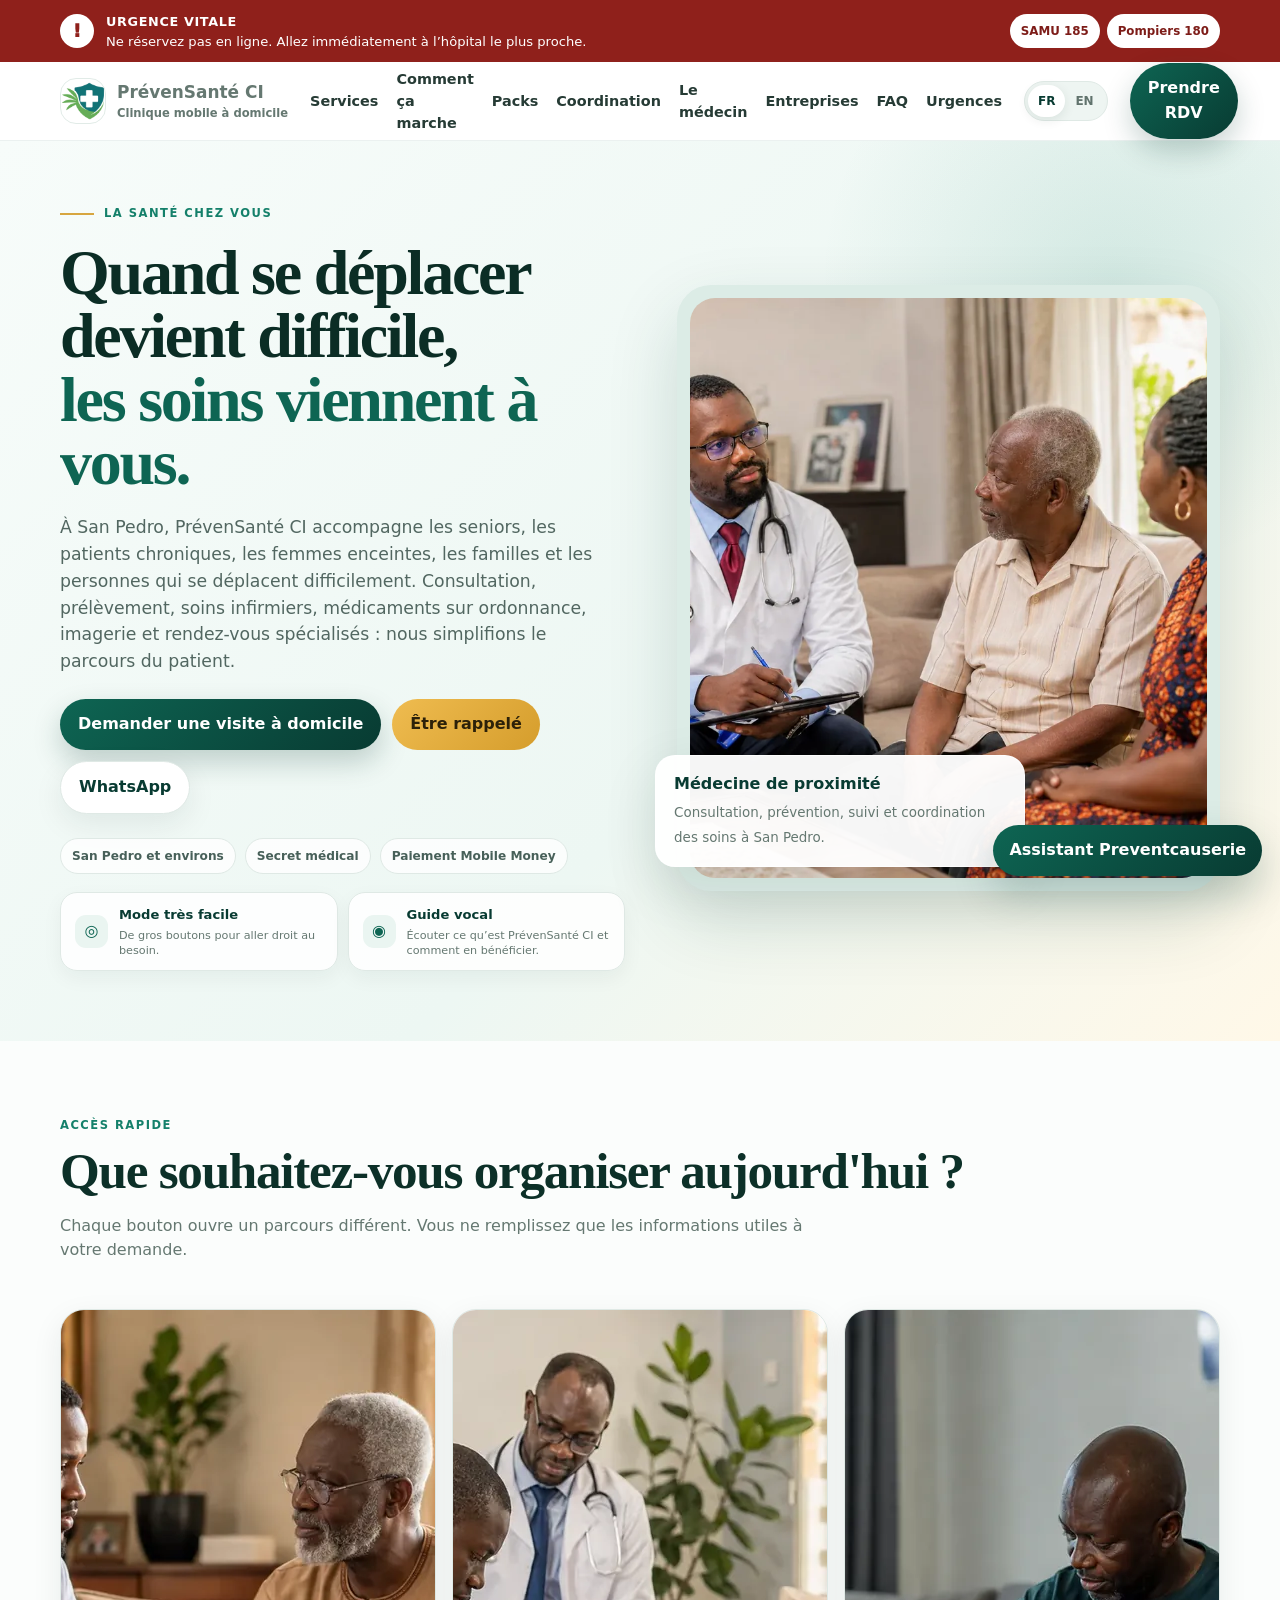
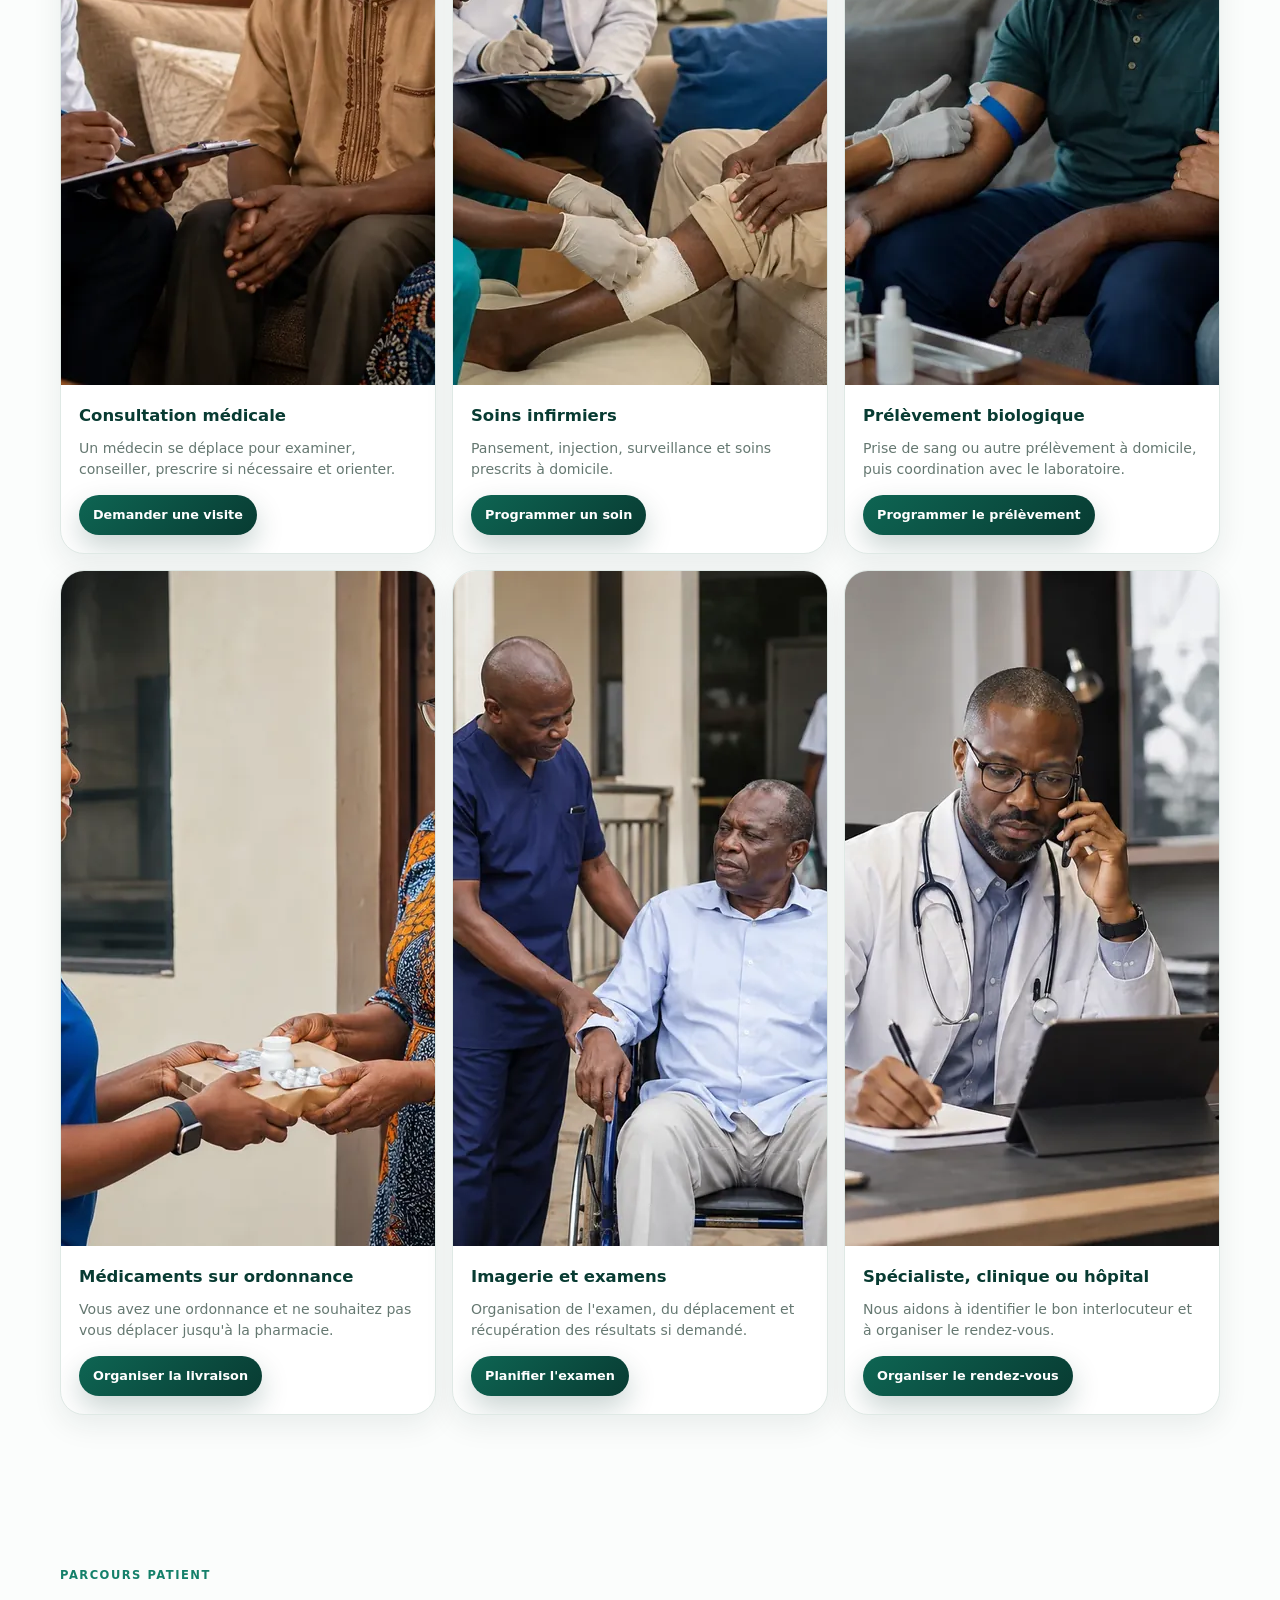
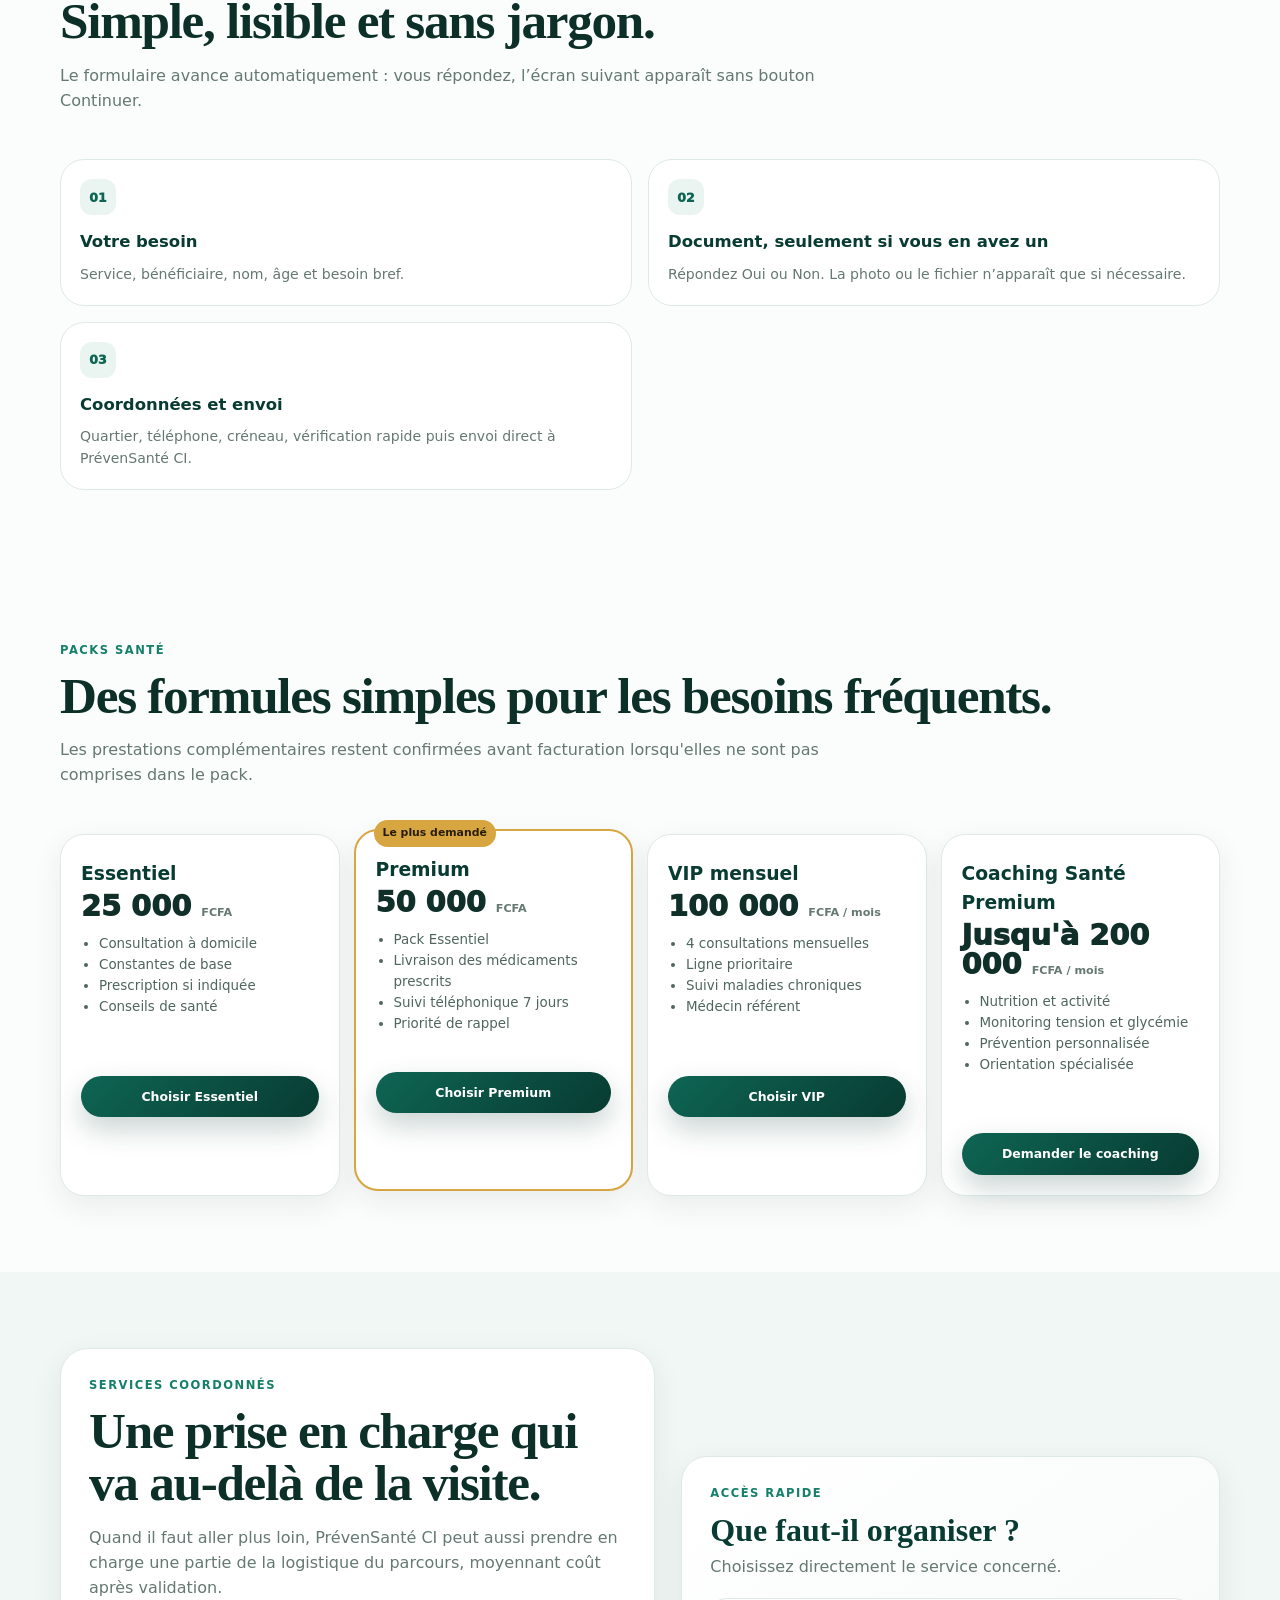
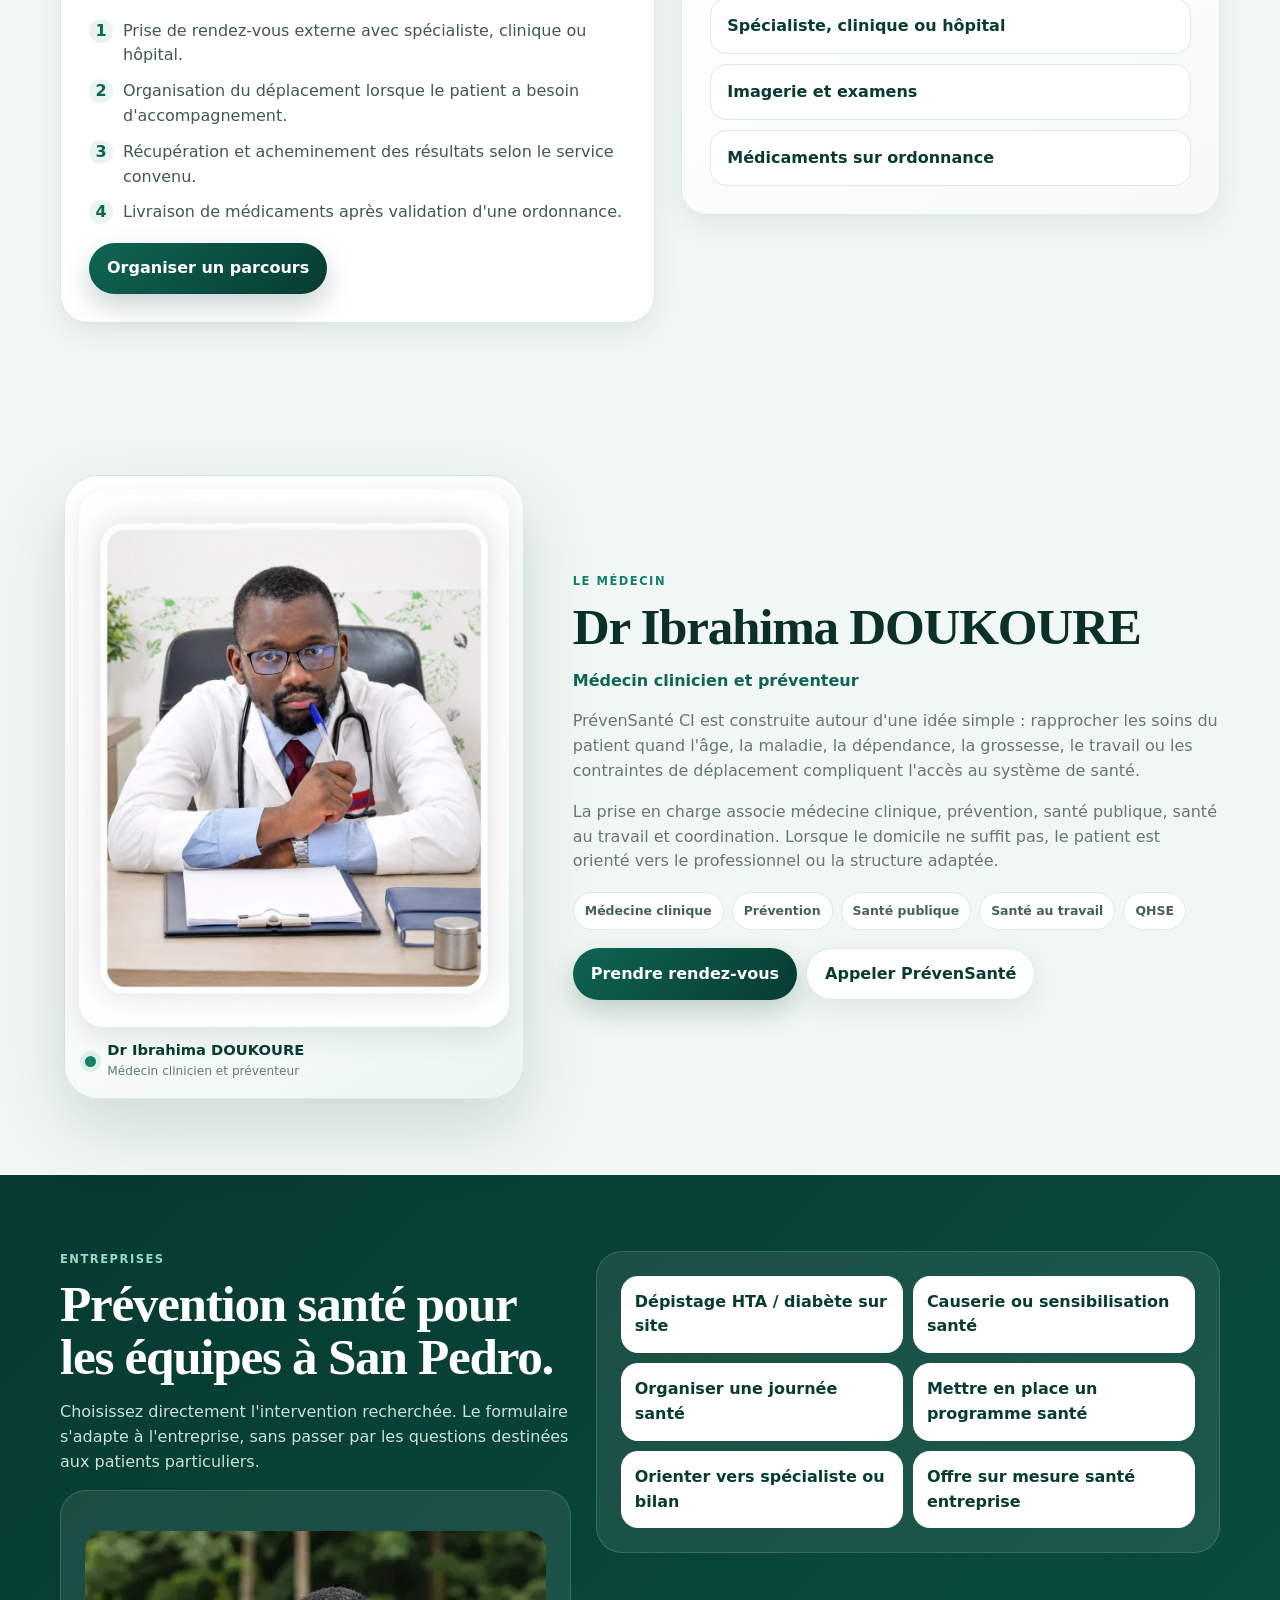
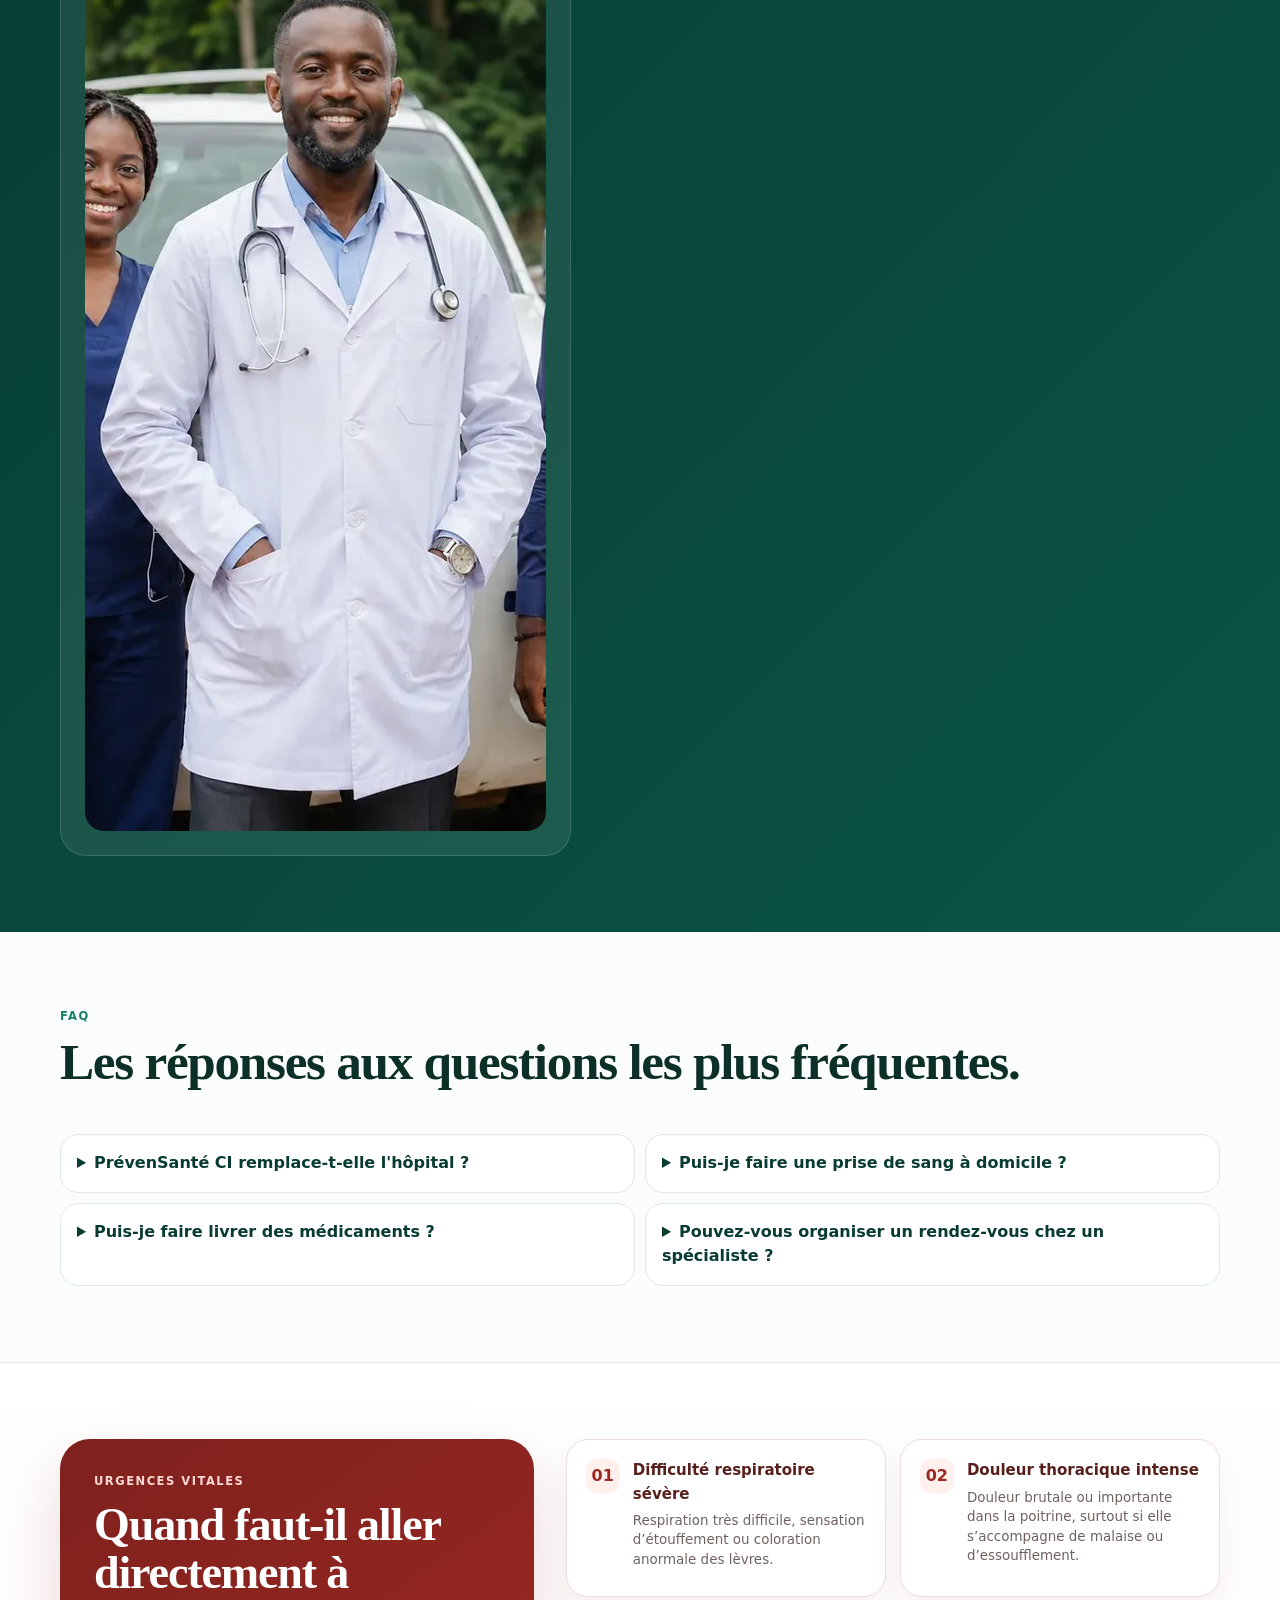
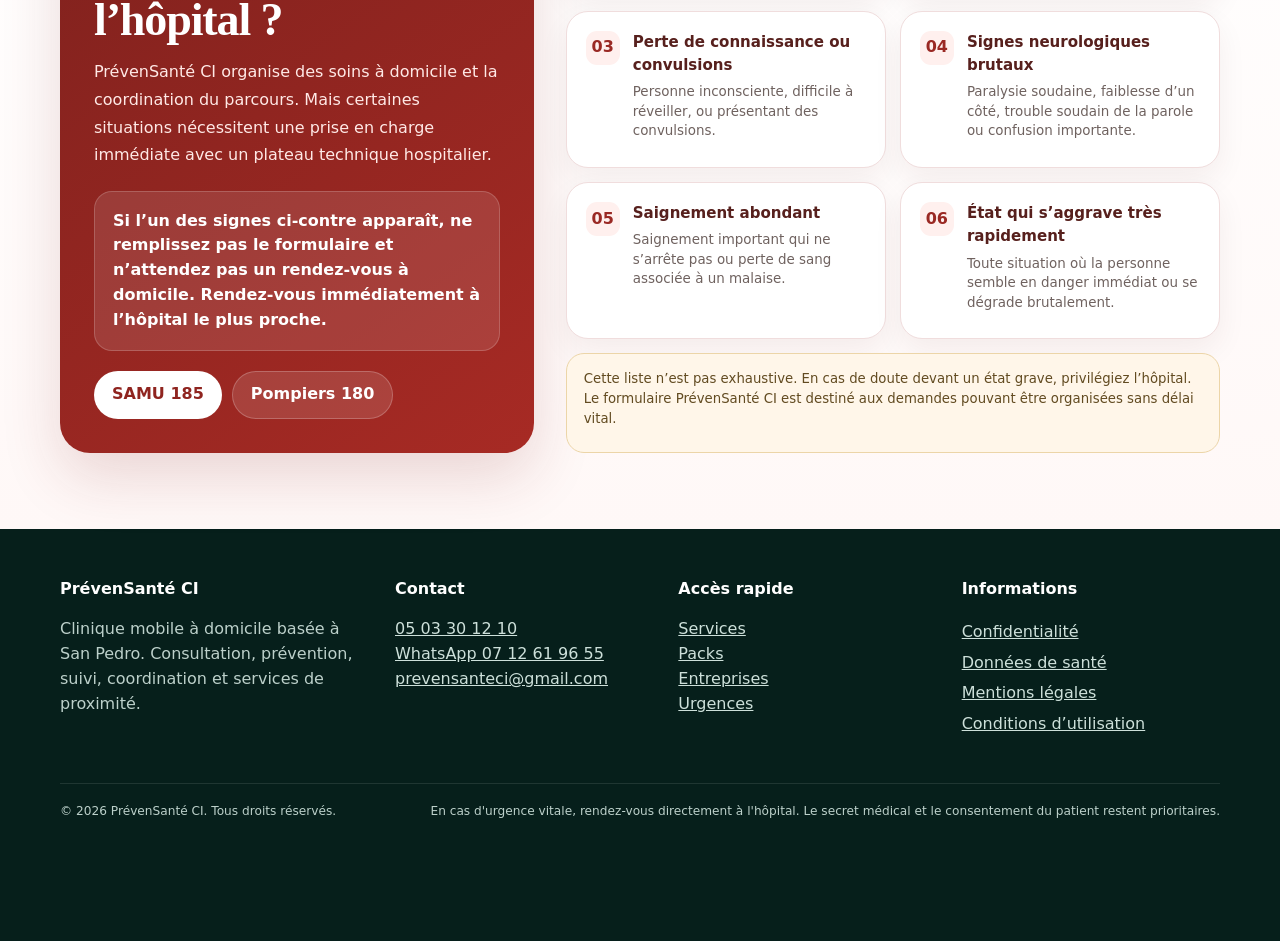
==== index.html @ 4bbae551 "Dernière mise à jour" ====
<!DOCTYPE html>

<!DOCTYPE html>

<html lang="fr">
<head>
<meta charset="utf-8"/>
<meta content="width=device-width,initial-scale=1,viewport-fit=cover" name="viewport"/>
<meta content="#083b32" name="theme-color"/>
<meta content="index,follow" name="robots"/>
<meta content="telephone=yes" name="format-detection"/>
<link href="https://prevensanteci.github.io/" rel="canonical"/>
<meta content="website" property="og:type"/>
<meta content="fr_CI" property="og:locale"/>
<meta content="PrévenSanté CI | Soins médicaux à domicile à San Pedro" property="og:title"/>
<meta content="Consultation à domicile, soins infirmiers, prélèvements, médicaments sur ordonnance, coordination d'examens et rendez-vous spécialisés à San Pedro." property="og:description"/>
<meta content="https://prevensanteci.github.io/" property="og:url"/>
<meta content="summary" name="twitter:card"/>
<meta content="PrévenSanté CI, clinique mobile à domicile à San Pedro : consultation, soins infirmiers, prélèvements, médicaments sur ordonnance, coordination d'examens et rendez-vous spécialisés." id="metaDescription" name="description"/>
<title id="pageTitle">PrévenSanté CI | Soins médicaux à domicile à San Pedro</title>
<script type="application/ld+json">{"@context":"https://schema.org","@type":"MedicalClinic","name":"PrévenSanté CI","url":"https://prevensanteci.github.io/","telephone":"+2250503301210","email":"prevensanteci@gmail.com","areaServed":"San Pedro, Côte d’Ivoire","description":"Clinique mobile à domicile à San Pedro : consultation médicale, soins infirmiers, prélèvements biologiques, coordination des soins et services de proximité."}</script>
<meta content="PrévenSanté CI" name="application-name"/>
<link as="image" fetchpriority="high" href="hero-consultation.webp" rel="preload" type="image/webp"/><link href="style.css" rel="stylesheet"/><link href="logo.webp" rel="icon" type="image/webp"/><link href="logo.webp" rel="apple-touch-icon"/><link href="manifest.webmanifest" rel="manifest"/><meta content="https://prevensanteci.github.io/og-prevensante.webp" property="og:image"/></head>
<body>
<div class="emergency emergency-critical"><div class="container emergency-inner"><span aria-hidden="true" class="emergency-symbol">!</span><div class="emergency-copy"><b data-i18n="emergencyTitle">URGENCE VITALE</b><span data-i18n="emergencyText">Ne réservez pas en ligne. Allez immédiatement à l’hôpital le plus proche.</span></div><div class="emergency-actions"><a href="tel:185">SAMU 185</a><a data-i18n="firefightersBtn" href="tel:180">Pompiers 180</a></div></div></div>
<header class="header"><div class="container nav">
<a class="brand" href="#home"><span aria-hidden="true" class="logo"><img alt="Logo PrévenSanté CI" class="brand-logo-img" decoding="async" height="256" loading="eager" src="logo.webp" width="256"/></span><span class="brand-copy"><strong>PrévenSanté CI</strong><span data-i18n="brandSub">Clinique mobile à domicile</span></span></a>
<nav class="desktop-nav"><a data-i18n="navServices" href="#services">Services</a><a data-i18n="navProcess" href="#process">Comment ça marche</a><a data-i18n="navPacks" href="#packs">Packs</a><a data-i18n="navCoordination" href="#coordination">Coordination</a><a data-i18n="navDoctor" href="#doctor">Médecin</a><a data-i18n="navBusiness" href="#business">Entreprises</a><a data-i18n="navFaq" href="#faq">FAQ</a><a data-i18n="navEmergency" href="#vital-emergencies">Urgences</a></nav>
<div class="lang"><button class="active" data-lang="fr">FR</button><button data-lang="en">EN</button></div>
<button class="btn btn-primary" data-i18n="book" data-open="consultation">Prendre RDV</button>
<button aria-controls="drawer" aria-expanded="false" aria-label="Ouvrir le menu" class="menu-btn" id="menuBtn"><span></span><span></span><span></span></button>
</div></header>
<main>
<section class="hero" id="home"><div class="container hero-grid"><div class="hero-copy"><div class="eyebrow" data-i18n="heroEyebrow">La santé chez vous</div><h1><span data-i18n="heroTitle1">Quand se déplacer devient difficile,</span><br/><span data-i18n="heroTitle2" style="color:var(--g700)">les soins viennent à vous.</span></h1><p data-i18n="heroText">À San Pedro, PrévenSanté CI organise les soins autour de vous : consultation médicale, soins infirmiers, prélèvements, médicaments sur ordonnance, imagerie et rendez-vous spécialisés, sans déplacements inutiles.</p><div class="hero-actions"><button class="btn btn-primary" data-i18n="bookVisit" data-open="consultation">Demander une visite à domicile</button><button class="btn btn-gold" data-callback="" data-i18n="callback">Être rappelé</button><a class="btn btn-soft" href="https://wa.me/2250712619655" rel="noopener noreferrer" target="_blank">WhatsApp</a></div><div class="trust-row"><span class="trust" data-i18n="trust1">San Pedro et environs</span><span class="trust" data-i18n="trust2">Secret médical</span><span class="trust" data-i18n="trust3">Paiement Mobile Money</span></div><div aria-label="Aides d’accessibilité" class="assist-strip">
<button class="assist-link" id="heroEasy" type="button"><span aria-hidden="true" class="assist-icon">◎</span><span><b data-i18n="easyTitle">Mode très facile</b><small data-i18n="easyTextShort">De gros boutons pour aller droit au besoin.</small></span></button>
<button class="assist-link" id="heroVoice" type="button"><span aria-hidden="true" class="assist-icon">◉</span><span><b data-i18n="voiceBtn">Guide vocal</b><small data-i18n="voiceTextShort">Écouter ce qu’est PrévenSanté CI et comment en bénéficier.</small></span></button>
</div></div><div class="hero-media"><div class="hero-frame"><img alt="Consultation médicale à domicile" decoding="async" fetchpriority="high" height="900" loading="eager" src="hero-consultation.webp" width="1200"/></div><div class="hero-card"><b data-i18n="heroCardTitle">Médecine de proximité</b><span data-i18n="heroCardText">Consultation, prévention, suivi et coordination des soins à San Pedro.</span></div></div></div></section><section class="section" id="services"><div class="container"><div class="section-head"><div><div class="kicker" data-i18n="servicesKicker">Accès rapide</div><h2 data-i18n="servicesTitle">Que souhaitez-vous organiser aujourd'hui ?</h2><p class="lead" data-i18n="servicesLead">Chaque bouton ouvre un parcours différent. Vous ne remplissez que les informations utiles à votre demande.</p></div></div><div class="services">
<article class="service"><img alt="Consultation à domicile" decoding="async" fetchpriority="low" height="675" loading="lazy" src="consultation-domicile.webp" width="900"/><div class="service-body"><h3 data-i18n="sConsultTitle">Consultation médicale</h3><p data-i18n="sConsultText">Un médecin se déplace pour examiner, conseiller, prescrire si nécessaire et orienter.</p><button class="btn btn-primary" data-i18n="sConsultBtn" data-open="consultation">Demander une visite</button></div></article>
<article class="service"><img alt="Soins infirmiers" decoding="async" fetchpriority="low" height="675" loading="lazy" src="soins-infirmiers.webp" width="900"/><div class="service-body"><h3 data-i18n="sNursingTitle">Soins infirmiers</h3><p data-i18n="sNursingText">Pansement, injection, surveillance et soins prescrits à domicile.</p><button class="btn btn-primary" data-i18n="sNursingBtn" data-open="nursing">Programmer un soin</button></div></article>
<article class="service"><img alt="Prélèvement biologique à domicile" decoding="async" fetchpriority="low" height="675" loading="lazy" src="prelevement-biologique.webp" width="900"/><div class="service-body"><h3 data-i18n="sLabTitle">Prélèvement biologique</h3><p data-i18n="sLabText">Prise de sang ou autre prélèvement à domicile, puis coordination avec le laboratoire.</p><button class="btn btn-primary" data-i18n="sLabBtn" data-open="lab">Programmer le prélèvement</button></div></article>
<article class="service"><img alt="Livraison de médicaments" decoding="async" fetchpriority="low" height="675" loading="lazy" src="medicaments-ordonnance.webp" width="900"/><div class="service-body"><h3 data-i18n="sMedsTitle">Médicaments sur ordonnance</h3><p data-i18n="sMedsText">Vous avez une ordonnance et ne souhaitez pas vous déplacer jusqu'à la pharmacie.</p><button class="btn btn-primary" data-i18n="sMedsBtn" data-open="meds">Transmettre l'ordonnance</button></div></article>
<article class="service"><img alt="Accompagnement vers une clinique" decoding="async" fetchpriority="low" height="675" loading="lazy" src="imagerie-examens.webp" width="900"/><div class="service-body"><h3 data-i18n="sImagingTitle">Imagerie et examens</h3><p data-i18n="sImagingText">Organisation de l'examen, du déplacement et récupération des résultats si demandé.</p><button class="btn btn-primary" data-i18n="sImagingBtn" data-open="imaging">Planifier l'examen</button></div></article>
<article class="service"><img alt="Coordination médicale" decoding="async" fetchpriority="low" height="675" loading="lazy" src="specialiste-coordination.webp" width="900"/><div class="service-body"><h3 data-i18n="sSpecialistTitle">Spécialiste, clinique ou hôpital</h3><p data-i18n="sSpecialistText">Nous aidons à identifier le bon interlocuteur et à organiser le rendez-vous.</p><button class="btn btn-primary" data-i18n="sSpecialistBtn" data-open="specialist">Organiser le rendez-vous</button></div></article>
</div></div></section><section class="section" id="process"><div class="container"><div class="section-head"><div><div class="kicker" data-i18n="processKicker">Parcours patient</div><h2 data-i18n="processTitle">Simple, lisible et sans jargon.</h2><p class="lead" data-i18n="processLead">Le formulaire avance automatiquement : vous répondez, l’écran suivant apparaît sans bouton Continuer.</p></div></div><div class="services"><article class="service process-card"><div class="service-body"><span class="process-no">01</span><h3 data-i18n="p1Title">Votre besoin</h3><p data-i18n="p1Text">Service, bénéficiaire, nom, âge et besoin bref.</p></div></article><article class="service process-card"><div class="service-body"><span class="process-no">02</span><h3 data-i18n="p2Title">Document, seulement si vous en avez un</h3><p data-i18n="p2Text">Répondez Oui ou Non. La photo ou le fichier n’apparaît que si nécessaire.</p></div></article><article class="service process-card"><div class="service-body"><span class="process-no">03</span><h3 data-i18n="p3Title">Coordonnées et envoi</h3><p data-i18n="p3Text">Quartier, téléphone, créneau, vérification rapide puis envoi direct à PrévenSanté CI.</p></div></article></div></div></section><section class="section" id="packs"><div class="container"><div class="section-head"><div><div class="kicker" data-i18n="packsKicker">Packs santé</div><h2 data-i18n="packsTitle">Des formules simples pour les besoins fréquents.</h2><p class="lead" data-i18n="packsLead">Les prestations complémentaires restent confirmées avant facturation lorsqu'elles ne sont pas comprises dans le pack.</p></div></div><div class="packs">
<div class="pack"><h3 data-i18n="packEssential">Essentiel</h3><div class="price">25 000 <small>FCFA</small></div><ul><li data-i18n="e1">Consultation à domicile</li><li data-i18n="e2">Constantes de base</li><li data-i18n="e3">Prescription si indiquée</li><li data-i18n="e4">Conseils de santé</li></ul><button class="btn btn-primary" data-i18n="chooseEssential" data-pack="essential">Choisir Essentiel</button></div>
<div class="pack featured"><span class="badge" data-i18n="popular">Le plus demandé</span><h3>Premium</h3><div class="price">50 000 <small>FCFA</small></div><ul><li data-i18n="pr1">Pack Essentiel</li><li data-i18n="pr2">Livraison des médicaments prescrits</li><li data-i18n="pr3">Suivi téléphonique 7 jours</li><li data-i18n="pr4">Priorité de rappel</li></ul><button class="btn btn-primary" data-i18n="choosePremium" data-pack="premium">Choisir Premium</button></div>
<div class="pack"><h3 data-i18n="packVip">VIP mensuel</h3><div class="price">100 000 <small data-i18n="perMonth">FCFA / mois</small></div><ul><li data-i18n="vipFeature1">4 consultations mensuelles</li><li data-i18n="vipFeature2">Ligne prioritaire</li><li data-i18n="vipFeature3">Suivi maladies chroniques</li><li data-i18n="vipFeature4">Médecin référent</li></ul><button class="btn btn-primary" data-i18n="chooseVip" data-pack="vip">Choisir VIP</button></div>
<div class="pack"><h3 data-i18n="packCoaching">Coaching Santé Premium</h3><div class="price"><span data-i18n="upTo">Jusqu'à</span> 200 000 <small data-i18n="perMonth">FCFA / mois</small></div><ul><li data-i18n="c1">Nutrition et activité</li><li data-i18n="c2">Monitoring tension et glycémie</li><li data-i18n="c3">Prévention personnalisée</li><li data-i18n="c4">Orientation spécialisée</li></ul><button class="btn btn-primary" data-i18n="chooseCoaching" data-pack="coaching">Demander le coaching</button></div>
</div></div></section><section class="section alt" id="coordination"><div class="container coord-grid"><div class="coord-copy"><div class="kicker" data-i18n="coordKicker">Services coordonnés</div><h2 data-i18n="coordTitle">Une prise en charge qui va au-delà de la visite.</h2><p class="lead" data-i18n="coordLead">Quand il faut aller plus loin, PrévenSanté CI peut aussi prendre en charge une partie de la logistique du parcours, moyennant coût après validation.</p><ul><li><span class="dot">1</span><span data-i18n="coord1">Prise de rendez-vous externe avec spécialiste, clinique ou hôpital.</span></li><li><span class="dot">2</span><span data-i18n="coord2">Organisation du déplacement lorsque le patient a besoin d'accompagnement.</span></li><li><span class="dot">3</span><span data-i18n="coord3">Récupération et acheminement des résultats selon le service convenu.</span></li><li><span class="dot">4</span><span data-i18n="coord4">Livraison de médicaments après validation d'une ordonnance.</span></li></ul><div style="margin-top:18px"><button class="btn btn-primary" data-i18n="coordBtn" data-open="specialist">Organiser un parcours</button></div></div><div class="coord-actions-card"><div class="kicker" data-i18n="coordQuickKicker">Accès rapide</div><h3 data-i18n="coordQuickTitle">Que faut-il organiser ?</h3><p class="coord-quick-text" data-i18n="coordQuickText">Choisissez directement le service concerné.</p><div class="coord-quick-actions"><button class="coord-quick-btn" data-i18n="sSpecialistTitle" data-open="specialist">Spécialiste, clinique ou hôpital</button><button class="coord-quick-btn" data-i18n="sImagingTitle" data-open="imaging">Imagerie et examens</button><button class="coord-quick-btn" data-i18n="sMedsTitle" data-open="meds">Médicaments sur ordonnance</button></div></div></div></section><section class="section alt" id="doctor"><div class="container doctor-grid"><div class="doctor-photo"><img alt="Dr Ibrahima DOUKOURE" decoding="async" fetchpriority="low" height="1250" loading="lazy" src="dr-doukoure.webp" width="1000"/><div class="doctor-photo-meta"><span aria-hidden="true" class="dot"></span><div><strong>Dr Ibrahima DOUKOURE</strong><small data-i18n="doctorRole">Médecin clinicien et préventeur</small></div></div></div><div class="doctor-copy"><div class="kicker" data-i18n="doctorKicker">Le médecin</div><h2>Dr Ibrahima DOUKOURE</h2><div class="role" data-i18n="doctorRole">Médecin clinicien et préventeur</div><p class="lead" data-i18n="doctorText1">PrévenSanté CI est construite autour d'une idée simple : rapprocher les soins du patient quand l'âge, la maladie, la dépendance, la grossesse, le travail ou les contraintes de déplacement compliquent l'accès au système de santé.</p><p class="lead" data-i18n="doctorText2">La prise en charge associe médecine clinique, prévention, santé publique, santé au travail et coordination. Lorsque le domicile ne suffit pas, le patient est orienté vers le professionnel ou la structure adaptée.</p><div class="credential-row"><span class="credential" data-i18n="cred1">Médecine clinique</span><span class="credential" data-i18n="cred2">Prévention</span><span class="credential" data-i18n="cred3">Santé publique</span><span class="credential" data-i18n="cred4">Santé au travail</span><span class="credential" data-i18n="cred5">QHSE</span></div><div style="display:flex;gap:9px;flex-wrap:wrap"><button class="btn btn-primary" data-i18n="doctorBtn" data-open="consultation">Prendre rendez-vous</button><a class="btn btn-soft" data-i18n="callDoctor" href="tel:+2250503301210">Appeler PrévenSanté</a></div></div></div></section><section class="section dark" id="business"><div class="container enterprise"><div><div class="kicker" data-i18n="businessKicker">Entreprises</div><h2 data-i18n="businessTitle">Prévention santé pour les équipes à San Pedro.</h2><p class="lead" data-i18n="businessLead">Choisissez directement l'intervention recherchée. Le formulaire s'adapte à l'entreprise, sans passer par les questions destinées aux patients particuliers.</p><div class="enterprise-card"><img alt="Équipe médicale mobile" decoding="async" fetchpriority="low" height="900" loading="lazy" src="entreprise-sante.webp" width="1200"/></div></div><div class="enterprise-card"><div class="enterprise-actions"><button data-i18n="biz1" data-open="biz_screen">Dépistage HTA / diabète sur site</button><button data-i18n="biz2" data-open="biz_awareness">Causerie ou sensibilisation santé</button><button data-i18n="biz3" data-open="biz_day">Organiser une journée santé</button><button data-i18n="biz4" data-open="biz_program">Mettre en place un programme santé</button><button data-i18n="biz5" data-open="biz_referral">Orienter vers spécialiste ou bilan</button><button data-i18n="biz6" data-open="biz_custom">Offre sur mesure santé entreprise</button></div></div></div></section><section class="section" id="faq"><div class="container"><div class="section-head"><div><div class="kicker">FAQ</div><h2 data-i18n="faqTitle">Les réponses aux questions les plus fréquentes.</h2></div></div><div class="faq"><details><summary data-i18n="faq1q">PrévenSanté CI remplace-t-elle l'hôpital ?</summary><p data-i18n="faq1a">Non. Les urgences vitales et les situations nécessitant un plateau technique doivent être prises en charge à l'hôpital.</p></details><details><summary data-i18n="faq2q">Puis-je faire une prise de sang à domicile ?</summary><p data-i18n="faq2a">Oui, lorsque cela est adapté. Le prélèvement est organisé à domicile puis coordonné avec le laboratoire.</p></details><details><summary data-i18n="faq3q">Puis-je faire livrer des médicaments ?</summary><p data-i18n="faq3a">Oui, pour une ordonnance valide. Le coût des médicaments et de la livraison est confirmé avant l'achat.</p></details><details><summary data-i18n="faq4q">Pouvez-vous organiser un rendez-vous chez un spécialiste ?</summary><p data-i18n="faq4a">Oui. PrévenSanté CI peut aider à identifier le bon interlocuteur, prendre rendez-vous et organiser la logistique.</p></details></div></div></section></main>
<section class="section vital-section" id="vital-emergencies">
<div class="container vital-shell">
<div class="vital-intro">
<div class="kicker" data-i18n="vitalKicker">Urgences vitales</div>
<h2 data-i18n="vitalTitle">Quand faut-il aller directement à l’hôpital ?</h2>
<p data-i18n="vitalLead">PrévenSanté CI organise des soins à domicile et la coordination du parcours. Mais certaines situations nécessitent une prise en charge immédiate avec un plateau technique hospitalier.</p>
<div class="vital-hospital" data-i18n="vitalHospital">Si l’un des signes ci-contre apparaît, ne remplissez pas le formulaire et n’attendez pas un rendez-vous à domicile. Rendez-vous immédiatement à l’hôpital le plus proche.</div>
<div class="vital-actions"><a href="tel:185">SAMU 185</a><a class="secondary" data-i18n="firefightersBtn" href="tel:180">Pompiers 180</a></div>
</div>
<div class="vital-signs">
<article class="vital-card"><div class="n">01</div><div><strong data-i18n="vital1t">Difficulté respiratoire sévère</strong><span data-i18n="vital1d">Respiration très difficile, sensation d’étouffement ou coloration anormale des lèvres.</span></div></article>
<article class="vital-card"><div class="n">02</div><div><strong data-i18n="vital2t">Douleur thoracique intense</strong><span data-i18n="vital2d">Douleur brutale ou importante dans la poitrine, surtout si elle s’accompagne de malaise ou d’essoufflement.</span></div></article>
<article class="vital-card"><div class="n">03</div><div><strong data-i18n="vital3t">Perte de connaissance ou convulsions</strong><span data-i18n="vital3d">Personne inconsciente, difficile à réveiller, ou présentant des convulsions.</span></div></article>
<article class="vital-card"><div class="n">04</div><div><strong data-i18n="vital4t">Signes neurologiques brutaux</strong><span data-i18n="vital4d">Paralysie soudaine, faiblesse d’un côté, trouble soudain de la parole ou confusion importante.</span></div></article>
<article class="vital-card"><div class="n">05</div><div><strong data-i18n="vital5t">Saignement abondant</strong><span data-i18n="vital5d">Saignement important qui ne s’arrête pas ou perte de sang associée à un malaise.</span></div></article>
<article class="vital-card"><div class="n">06</div><div><strong data-i18n="vital6t">État qui s’aggrave très rapidement</strong><span data-i18n="vital6d">Toute situation où la personne semble en danger immédiat ou se dégrade brutalement.</span></div></article>
<div class="vital-note" data-i18n="vitalNote"><b>Cette liste n’est pas exhaustive.</b> En cas de doute devant un état grave, privilégiez l’hôpital. Le formulaire PrévenSanté CI est destiné aux demandes pouvant être organisées sans délai vital.</div>
</div>
</div>
</section>
<footer class="footer"><div class="container"><div class="footer-grid"><div><b>PrévenSanté CI</b><p data-i18n="footerDesc">Clinique mobile à domicile basée à San Pedro. Consultation, prévention, suivi, coordination et services de proximité.</p></div><div><b data-i18n="contact">Contact</b><p><a href="tel:+2250503301210">05 03 30 12 10</a><br/><a href="https://wa.me/2250712619655">WhatsApp 07 12 61 96 55</a><br/><a href="mailto:prevensanteci@gmail.com">prevensanteci@gmail.com</a></p></div><div><b data-i18n="quickLinks">Accès rapide</b><p><a data-i18n="navServices" href="#services">Services</a><br/><a data-i18n="navPacks" href="#packs">Packs</a><br/><a data-i18n="navBusiness" href="#business">Entreprises</a><br/><a data-i18n="navEmergency" href="#vital-emergencies">Urgences</a></p></div><div><b>Informations</b><p class="legal-links"><a href="privacy.html">Confidentialité</a><br/><a href="health-data.html">Données de santé</a><br/><a href="legal.html">Mentions légales</a><br/><a href="terms.html">Conditions d’utilisation</a></p></div></div><div class="footer-note"><span data-i18n="copyright">© 2026 PrévenSanté CI. Tous droits réservés.</span><span data-i18n="footerNote">En cas d'urgence vitale, rendez-vous directement à l'hôpital. Le secret médical et le consentement du patient restent prioritaires.</span></div></div></footer>
<div class="mobilebar"><a href="tel:+2250503301210"><svg fill="none" stroke="currentColor" stroke-width="2" viewbox="0 0 24 24"><path d="M22 16.9v3a2 2 0 01-2.18 2 19.8 19.8 0 01-8.63-3.07 19.5 19.5 0 01-6-6A19.8 19.8 0 012.12 4.18 2 2 0 014.11 2h3a2 2 0 012 1.72c.12.9.33 1.78.62 2.63a2 2 0 01-.45 2.11L8 9.73a16 16 0 006 6l1.27-1.27a2 2 0 012.11-.45c.85.29 1.73.5 2.63.62A2 2 0 0122 16.9z"></path></svg><span data-i18n="call">Appeler</span></a><a href="https://wa.me/2250712619655"><svg fill="none" stroke="currentColor" stroke-width="2" viewbox="0 0 24 24"><path d="M21 15a4 4 0 01-4 4H8l-5 3V7a4 4 0 014-4h10a4 4 0 014 4z"></path></svg>WhatsApp</a><button class="primary" data-open="consultation"><svg fill="none" stroke="currentColor" stroke-width="2" viewbox="0 0 24 24"><rect height="18" rx="2" width="18" x="3" y="4"></rect><path d="M16 2v4M8 2v4M3 10h18"></path></svg><span data-i18n="rdvShort">RDV</span></button><button id="easyMobile"><svg fill="none" stroke="currentColor" stroke-width="2" viewbox="0 0 24 24"><circle cx="12" cy="12" r="9"></circle><path d="M8 12h8M12 8v8"></path></svg><span data-i18n="easyShort">Très facile</span></button></div>
<div aria-hidden="true" class="drawer" id="drawer"><div class="drawer-bg" id="drawerBg"></div><aside aria-label="Menu principal" aria-modal="true" class="drawer-panel" role="dialog"><div class="drawer-head"><div class="brand"><span class="logo"><img alt="Logo PrévenSanté CI" class="brand-logo-img" decoding="async" height="256" loading="eager" src="logo.webp" width="256"/></span><span class="brand-copy"><strong>PrévenSanté CI</strong><span data-i18n="brandSub">Clinique mobile à domicile</span></span></div><button class="close" id="drawerClose">×</button></div><div class="lang"><button class="active" data-lang="fr">FR</button><button data-lang="en">EN</button></div><div class="drawer-links"><button class="btn btn-primary" data-i18n="book" data-open="consultation">Prendre RDV</button><a data-close-drawer="" data-i18n="navServices" href="#services">Services</a><a data-close-drawer="" data-i18n="navProcess" href="#process">Comment ça marche</a><a data-close-drawer="" data-i18n="navPacks" href="#packs">Packs</a><a data-close-drawer="" data-i18n="navCoordination" href="#coordination">Coordination</a><a data-close-drawer="" data-i18n="navDoctor" href="#doctor">Médecin</a><a data-close-drawer="" data-i18n="navBusiness" href="#business">Entreprises</a><a data-close-drawer="" data-i18n="navFaq" href="#faq">FAQ</a><a data-close-drawer="" data-i18n="navEmergency" href="#vital-emergencies">Urgences</a><button data-i18n="easyTitle" id="drawerEasy">Mode très facile</button><button data-i18n="voiceGuide" id="drawerVoice">Guide vocal</button></div></aside></div>
<div aria-labelledby="easyTitleHeading" aria-modal="true" class="easy-overlay" id="easyOverlay" role="dialog"><div class="easy-panel"><div class="easy-head"><div><div class="kicker" data-i18n="easyTitle">Mode très facile</div><h2 data-i18n="easyPrompt" id="easyTitleHeading">Choisissez simplement ce que vous voulez faire</h2><p class="lead" data-i18n="easyLead">Grands boutons, parcours court et aide vocale.</p></div><button class="close" id="easyClose">×</button></div><div class="easy-quick"><a data-i18n="callNow" href="tel:+2250503301210">Appeler tout de suite</a><a data-i18n="voiceWhats" href="https://wa.me/2250712619655">Envoyer un vocal WhatsApp</a><button data-i18n="voiceBtn" id="easyVoice">Guide vocal</button></div><div class="easy-grid"><button class="easy-action" data-open="consultation"><span data-i18n="easyDoctor">Voir un médecin</span><small data-i18n="easyDoctorSub">Consultation à domicile.</small></button><button class="easy-action" data-open="lab"><span data-i18n="easyLab">Faire une prise de sang</span><small data-i18n="easyLabSub">Prélèvement biologique à domicile.</small></button><button class="easy-action" data-open="meds"><span data-i18n="easyMeds">Recevoir des médicaments</span><small data-i18n="easyMedsSub">Avec ordonnance disponible.</small></button><button class="easy-action" data-open="imaging"><span data-i18n="easyExam">Faire un examen</span><small data-i18n="easyExamSub">Imagerie, déplacement et résultats.</small></button><button class="easy-action" data-open="specialist"><span data-i18n="easySpecialist">Voir un spécialiste</span><small data-i18n="easySpecialistSub">Clinique, hôpital ou autre médecin.</small></button><button class="easy-action" data-callback=""><span data-i18n="easyCallMe">Je veux qu'on m'appelle</span><small data-i18n="easyCallMeSub">Nous vous rappelons pour vous guider.</small></button></div><div class="easy-alert"><b data-i18n="emergencyTitle">Urgence vitale :</b> <span data-i18n="easyEmergency">si la personne respire très mal, perd connaissance, convulse, saigne beaucoup ou semble en danger immédiat, allez directement à l'hôpital.</span></div></div></div>
<div aria-hidden="true" aria-labelledby="modalTitle" aria-modal="true" class="modal" id="modal" role="dialog"><div class="modal-card"><div class="modal-head"><div><strong data-i18n="formTitle" id="modalTitle">Demande de rendez-vous</strong><div class="modal-sub" data-i18n="formSub">Parcours express, sans ouverture d’application e-mail</div></div><button class="close" id="modalClose" type="button">×</button></div><div class="progress"><span id="progress"></span></div><form action="https://formsubmit.co/prevensanteci@gmail.com" enctype="multipart/form-data" id="rdvForm" method="POST" novalidate="">
<input id="subjectField" name="_subject" type="hidden" value="PrévenSanté CI | Nouvelle demande"/>
<input name="_template" type="hidden" value="table"/>
<input name="_captcha" type="hidden" value="false"/>
<input id="nextField" name="_next" type="hidden" value="https://prevensanteci.github.io/?sent=1"/>
<input name="_url" type="hidden" value="https://prevensanteci.github.io/"/>
<input autocomplete="off" class="hidden" name="_honey" tabindex="-1" type="text"/>
<input id="serviceField" name="Service" type="hidden"/>
<input id="referenceField" name="Reference demande" type="hidden"/>
<input id="channelField" name="Canal transmission" type="hidden"/>
<input id="requestTimestamp" name="Horodatage demande" type="hidden"/>
<input id="replyToField" name="_replyto" type="hidden"/>
<input id="consentId" name="Reference consentement" type="hidden"/>
<input id="consentTimestamp" name="Horodatage consentement" type="hidden"/>
<input id="consentPolicy" name="Référence politique de confidentialité" type="hidden" value="2026-08-08"/>
<div hidden="" id="mailMirror"></div>
<div class="steps single-form" id="steps">
<section class="step active" data-step="1">
<h3 id="step1Heading">Demande rapide</h3>
<div class="step-help" id="step1Help">Un seul formulaire : choisissez le service, renseignez l’essentiel et envoyez.</div>
<div aria-live="polite" class="form-error" hidden="" id="formError" role="alert"></div>
<div class="field full service-picker"><label for="serviceSelect" id="serviceSelectLabel">Service demandé *</label><select id="serviceSelect" required="">
<option value="">Choisir un service</option>
<optgroup label="Particuliers">
<option value="consultation">Consultation médicale</option><option value="nursing">Soins infirmiers</option><option value="lab">Prélèvement biologique</option><option value="meds">Médicaments sur ordonnance</option><option value="imaging">Imagerie et examens</option><option value="specialist">Spécialiste, clinique ou hôpital</option><option value="chronic">Suivi maladie chronique</option><option value="tele">Téléconsultation</option><option value="callback">Je souhaite être rappelé</option>
</optgroup>
<optgroup label="Entreprises">
<option value="biz_screen">Dépistage HTA / diabète</option><option value="biz_awareness">Sensibilisation santé</option><option value="biz_healthday">Journée santé</option><option value="biz_program">Programme santé</option><option value="biz_referral">Orientation / bilan</option><option value="biz_custom">Offre sur mesure</option>
</optgroup>
</select></div>
<div class="service-brief" hidden="" id="serviceBrief"></div>
<div hidden="" id="requestDetails"><div aria-live="polite" class="auto-advance-note" id="autoAdvanceNote">Le formulaire avance automatiquement dès qu’une partie est complète.</div><div class="smart-step active" data-smart-step="1" id="smartStep1"><div class="smart-step-head"><span class="smart-step-no">1</span><div><strong id="smartStep1Title">Pour qui et quel besoin ?</strong><small id="smartStep1Hint">Remplissez les champs essentiels. L’étape suivante s’ouvre automatiquement.</small></div></div><div id="patientBlock">
<div class="field full"><label id="beneficiaryLabel">Cette demande concerne *</label><div class="relation-grid" id="beneficiaryChoices"><button class="relation-choice" data-beneficiary="self" data-en="Myself" data-fr="Moi-même" type="button">Moi-même</button><button class="relation-choice" data-beneficiary="parent" data-en="A parent" data-fr="Un parent" type="button">Un parent</button><button class="relation-choice" data-beneficiary="child" data-en="A child" data-fr="Un enfant" type="button">Un enfant</button><button class="relation-choice" data-beneficiary="other" data-en="Other" data-fr="Autre" type="button">Autre</button></div><input id="beneficiaryField" name="Pour qui" type="hidden"/></div>
<div class="field-grid"><div class="field"><label for="patientNameField" id="patientNameLabel">Nom du patient *</label><input autocomplete="name" id="patientNameField" name="Nom du patient"/></div><div class="field"><label for="ageField" id="ageLabel">Âge du patient *</label><input id="ageField" maxlength="20" name="Age patient" placeholder="Ex : 42 ans / 8 mois"/></div></div>
</div><div class="field full"><label for="detailText" id="detailLabel">Symptômes ou besoin *</label><textarea id="detailText" maxlength="400" name="Description breve" rows="3"></textarea><div class="char-count"><span id="detailCount">0</span>/400</div></div><div class="field full"><label for="optionSelect" id="optionLabel">Option utile</label><select id="optionSelect" name="Option service"></select></div></div>



<div class="smart-step" data-smart-step="2" hidden="" id="smartStep2">
<div class="smart-step-head"><span class="smart-step-no">2</span><div><strong id="smartStep2Title">Avez-vous un document médical utile ?</strong><small id="smartStep2Hint">Ordonnance, bulletin d’examen, demande d’examen ou autre papier du médecin.</small></div></div>
<div class="closed-question" id="documentStatusBox">
<div class="yesno-grid" id="documentChoices">
<button class="yesno-choice" data-document="Oui" type="button"><span>Oui</span><small>J’ai un document</small></button>
<button class="yesno-choice" data-document="Non" type="button"><span>Non</span><small>Je n’en ai pas</small></button>
</div>
<input id="documentStatus" name="Document disponible" type="hidden" value=""/>
</div>
<div class="upload" hidden="" id="uploadBox"><strong id="uploadTitle">Ajouter un document, si utile</strong><p class="upload-note" id="uploadHelp">Photo ou PDF facultatif. N’ajoutez que le document nécessaire à votre demande.</p><div class="file-tools"><label class="file-card" for="photoInput"><span aria-hidden="true">📷</span><b>Prendre une photo</b><small>Ordonnance, bulletin, demande d’examen…</small></label><input accept="image/*" capture="environment" id="photoInput" name="Pièce jointe photo" type="file"/><label class="file-card" for="fileInput"><span aria-hidden="true">📎</span><b>Choisir un fichier</b><small>Image ou PDF</small></label><input accept="image/*,application/pdf" id="fileInput" name="Pièce jointe document" type="file"/></div><div class="file-status" id="fileStatus">Aucun document sélectionné.</div><div class="form-note">Taille totale maximale : 10 Mo. Ce document sert uniquement à préparer la demande. Le dossier médical complet est tenu séparément par PrévenSanté CI.</div></div><button class="document-skip" id="documentSkip" type="button">Je présenterai le document plus tard</button></div>









<div class="smart-step" data-smart-step="3" hidden="" id="smartStep3"><div class="smart-step-head"><span class="smart-step-no">3</span><div><strong id="smartStep3Title">Coordonnées et envoi</strong><small id="smartStep3Hint">Dernière partie : où vous joindre et quand organiser la prise en charge.</small></div></div><div class="section-divider"><span>Coordonnées</span></div><div class="field-grid"><div class="field full"><label data-i18n="zone" for="zoneField">Quartier ou zone à San Pedro *</label><input autocomplete="street-address" data-ph-en="E.g. Bardot, Balmer, Lac..." data-ph-fr="Ex : Bardot, Balmer, Lac..." id="zoneField" name="Quartier / zone"/></div><div class="field"><label data-i18n="phone" for="phoneField">Téléphone *</label><input autocomplete="tel" id="phoneField" inputmode="tel" name="Telephone" placeholder="07 00 00 00 00" type="tel"/></div><div class="field" id="requesterNameWrap"><label for="nameField" id="requesterNameLabel">Votre nom et prénoms *</label><input autocomplete="name" id="nameField" name="Nom du demandeur"/></div><div class="field"><label data-i18n="date" for="dateField">Date souhaitée</label><input id="dateField" name="Date souhaitee" type="date"/></div><div class="field"><label data-i18n="slot" for="slotField">Créneau</label><select id="slotField" name="Creneau"><option data-i18n="anytime">Peu importe</option><option data-i18n="morning">Matin</option><option data-i18n="afternoon">Après-midi</option><option data-i18n="evening">Soir</option></select></div><div class="field"><label data-i18n="contactPreference" for="contactField">Contact préféré</label><select id="contactField" name="Contact prefere"><option>WhatsApp</option><option data-i18n="phoneCall">Appel téléphonique</option><option>E-mail</option></select></div><div class="field"><label data-i18n="emailOptional" for="emailField">E-mail, facultatif</label><input autocomplete="email" id="emailField" name="email" type="email"/></div></div><div class="field-grid company-mini" id="companyFields" style="display:none"><div class="field full"><label data-i18n="companyName" for="companyName">Entreprise *</label><input id="companyName" name="Entreprise"/></div><div class="field"><label data-i18n="companySector" for="companySector">Secteur d'activité</label><select id="companySector" name="Secteur activite"><option data-i18n="choose" value="">Choisir</option><option>BTP / Construction</option><option>Industrie</option><option>Logistique / Portuaire</option><option>Hôtellerie / Tourisme</option><option>Commerce / Services</option><option>Administration</option><option data-i18n="other">Autre</option></select></div><div class="field"><label data-i18n="companySize" for="companySize">Effectif approximatif</label><select id="companySize" name="Effectif approximatif"><option data-i18n="less20">Moins de 20 salariés</option><option>20 - 49</option><option>50 - 99</option><option>100 - 249</option><option data-i18n="more250">250 salariés ou plus</option></select></div></div><details class="summary-details"><summary id="summaryToggle">Voir le résumé de la demande</summary><div class="summary summary-live" id="summaryCard"><div id="summary"></div></div></details><div class="channel-note"><strong>Envoi automatique</strong><span id="channelHelp">Le formulaire est transmis directement à PrévenSanté CI. Aucune application e-mail ne s’ouvre sur votre téléphone.</span></div><label class="consent" for="consentContact"><input id="consentContact" name="Consentement" type="checkbox" value="Oui"/><span><span id="consentText">J’accepte que PrévenSanté CI traite les informations et, si j’en joins, les documents nécessaires à cette demande afin de me recontacter et organiser la prise en charge.</span> <a data-i18n="privacyLink" href="privacy.html" rel="noopener" target="_blank">Politique de confidentialité</a> · <a data-i18n="healthDataLink" href="health-data.html" rel="noopener" target="_blank">Données de santé</a>.</span></label><div class="form-note" id="formPrivacyText">Décrivez uniquement les éléments utiles. Ce formulaire ne constitue pas le dossier médical du patient ; le dossier clinique est tenu séparément par PrévenSanté CI.</div><div class="form-actions" id="formActions"><button class="btn btn-soft" id="cancelForm" type="button">Fermer</button><button class="btn btn-primary btn-send" id="submit" type="submit">Envoyer ma demande</button></div></div></div>
</section>
<div class="success" id="success"><div aria-hidden="true" class="success-mark">✓</div><h3 id="successTitle">Demande transmise.</h3><p id="successText">Votre demande a été transmise automatiquement à PrévenSanté CI. Conservez la référence affichée et attendez la confirmation de l’équipe.</p><div class="request-ref" id="successRef"></div><a class="btn btn-soft" href="https://wa.me/2250712619655" rel="noopener" target="_blank">Contacter sur WhatsApp si besoin</a><button class="btn btn-primary" data-i18n="close" id="successClose" type="button">Fermer</button></div>
</div></form></div></div>
<button class="preventcauserie-launch" data-i18n="preventcauserieLaunch" id="preventcauserieLaunch">Assistant Preventcauserie</button><div class="preventcauserie-panel" id="preventcauseriePanel"><div class="preventcauserie-head"><div><h3 data-i18n="preventcauserieTitle">Assistant Preventcauserie</h3><p data-i18n="preventcauserieSub">Questions, orientation et rendez-vous</p></div><button class="close" id="preventcauserieClose">×</button></div><div class="preventcauserie-disclaimer" data-i18n="preventcauserieDisclaimer"><b>Important :</b> cet assistant oriente et prépare la demande. En cas d'urgence vitale, allez directement à l'hôpital.</div><div aria-live="polite" aria-relevant="additions" class="preventcauserie-msgs" id="preventcauserieMsgs"></div><div class="preventcauserie-chips"><button class="chip" data-i18n="preventcauserieDoctor" data-preventcauserie="consultation">Voir un médecin</button><button class="chip" data-i18n="preventcauserieLab" data-preventcauserie="lab">Prélèvement</button><button class="chip" data-i18n="preventcauserieMeds" data-preventcauserie="meds">Médicaments</button><button class="chip" data-i18n="preventcauserieBusiness" data-preventcauserie="business">Entreprise</button><button class="chip" data-i18n="preventcauserieEmergency" data-preventcauserie="emergency">Urgence</button></div><form class="preventcauserie-form" id="preventcauserieForm"><input data-ph-en="Ask your question..." data-ph-fr="Posez votre question..." id="preventcauserieInput"/><button data-i18n="send">Envoyer</button></form></div>
<script defer="" src="app.js"></script></body></html>
---- style.css ----
:root{--g950:#062f28;--g900:#083b32;--g800:#0b4a3e;--g700:#0e6553;--g600:#14806a;--mint:#eaf5f1;--gold:#d7a640;--gold2:#f3d38a;--ink:#10231e;--muted:#657871;--line:#dfe9e5;--paper:#fbfdfc;--white:#fff;--danger:#a74236;--shadow:0 18px 55px rgba(4,39,32,.10);--shadow2:0 10px 30px rgba(4,39,32,.08);--r:24px}
*{box-sizing:border-box}html{scroll-behavior:smooth}body{margin:0;color:var(--ink);background:var(--paper);font-family:Inter,ui-sans-serif,system-ui,-apple-system,"Segoe UI",Arial,sans-serif;line-height:1.55;overflow-x:hidden}body.lock{overflow:hidden}button,input,select,textarea{font:inherit}button,a{ -webkit-tap-highlight-color:transparent}.container{width:min(1160px,calc(100% - 32px));margin:auto}.serif{font-family:Georgia,"Times New Roman",serif}.hidden{display:none!important}
.emergency{background:#fff1ef;color:#75372f;border-bottom:1px solid #efcec7;font-size:.82rem}.emergency .container{min-height:38px;display:flex;align-items:center;gap:8px;justify-content:center;text-align:center}.emergency b{color:#8c2e23}
.header{position:sticky;top:0;z-index:70;background:rgba(255,255,255,.94);backdrop-filter:blur(15px);border-bottom:1px solid rgba(11,74,62,.08)}.nav{height:78px;display:flex;align-items:center;gap:22px}.brand{display:flex;align-items:center;gap:11px;color:var(--g900);text-decoration:none;min-width:max-content}.logo{width:46px;height:46px;border-radius:16px;display:grid;place-items:center;background:linear-gradient(135deg,var(--g700),var(--g900));box-shadow:var(--shadow2);color:#fff}.logo svg{width:28px;height:28px}.brand strong{display:block;font-size:1.06rem}.brand span{display:block;font-size:.72rem;color:var(--muted);font-weight:600}.desktop-nav{display:flex;align-items:center;gap:18px;margin-left:auto}.desktop-nav a{color:#263b35;text-decoration:none;font-weight:750;font-size:.9rem}.desktop-nav a:hover{color:var(--g600)}
.lang{display:flex;align-items:center;background:#eef5f2;border:1px solid var(--line);padding:3px;border-radius:999px}.lang button{border:0;background:transparent;color:#61736d;font-weight:850;font-size:.75rem;padding:7px 10px;border-radius:999px;cursor:pointer}.lang button.active{background:#fff;color:var(--g900);box-shadow:0 3px 12px rgba(4,39,32,.09)}
.btn{border:0;border-radius:999px;padding:13px 18px;display:inline-flex;align-items:center;justify-content:center;gap:8px;font-weight:850;text-decoration:none;cursor:pointer;transition:.2s}.btn:hover{transform:translateY(-1px)}.btn-primary{background:linear-gradient(135deg,var(--g700),var(--g900));color:#fff;box-shadow:0 12px 28px rgba(8,59,50,.22)}.btn-gold{background:linear-gradient(135deg,#efbc50,#d59d2c);color:#2c2109}.btn-soft{background:#fff;color:var(--g900);border:1px solid var(--line);box-shadow:var(--shadow2)}.menu-btn{display:none;width:46px;height:46px;border:1px solid var(--line);border-radius:15px;background:#fff;cursor:pointer}.menu-btn span{display:block;width:20px;height:2px;background:var(--g900);margin:4px auto;border-radius:2px}
.hero{position:relative;overflow:hidden;background:linear-gradient(135deg,#f7fcfa 0%,#edf7f3 60%,#fff8e8 100%)}.hero:before{content:"";position:absolute;right:-12%;top:-20%;width:640px;height:640px;border-radius:50%;background:radial-gradient(circle,rgba(18,128,105,.12),transparent 65%)}.hero-grid{padding:64px 0 70px;display:grid;grid-template-columns:1.02fr .98fr;gap:52px;align-items:center;position:relative}.eyebrow{display:flex;align-items:center;gap:10px;color:var(--g600);text-transform:uppercase;letter-spacing:.13em;font-weight:900;font-size:.72rem}.eyebrow:before{content:"";width:34px;height:2px;background:var(--gold)}h1{font-family:Georgia,"Times New Roman",serif;font-size:clamp(3rem,5vw,5.3rem);line-height:.99;margin:18px 0 20px;color:#0b2d25;letter-spacing:-.035em}.hero p{font-size:1.08rem;color:#526761;max-width:680px;margin:0 0 24px}.hero-actions{display:flex;gap:11px;flex-wrap:wrap}.trust-row{display:flex;flex-wrap:wrap;gap:9px;margin-top:24px}.trust{padding:8px 11px;border-radius:999px;background:rgba(255,255,255,.8);border:1px solid var(--line);font-size:.76rem;font-weight:750;color:#476059}.hero-media{position:relative}.hero-frame{background:#dcece6;padding:13px;border-radius:34px;box-shadow:0 28px 70px rgba(7,64,52,.16)}.hero-frame img{width:100%;height:580px;object-fit:cover;border-radius:25px;display:block}.hero-card{position:absolute;left:-22px;bottom:24px;background:rgba(255,255,255,.96);border:1px solid rgba(255,255,255,.8);box-shadow:var(--shadow);padding:16px 18px;border-radius:20px;width:min(370px,84%)}.hero-card b{display:block;color:var(--g900);margin-bottom:4px}.hero-card span{font-size:.84rem;color:var(--muted)}
.section{padding:76px 0}.section.alt{background:#f1f7f4}.section.dark{background:linear-gradient(135deg,#073a31,#0b5546);color:#fff}.kicker{color:var(--g600);font-size:.72rem;font-weight:900;text-transform:uppercase;letter-spacing:.13em;margin-bottom:10px}.dark .kicker{color:#9ad9c9}.section h2{font-family:Georgia,"Times New Roman",serif;font-size:clamp(2.15rem,4vw,3.6rem);line-height:1.03;margin:0 0 15px;color:#0c3028;letter-spacing:-.025em}.dark h2{color:#fff}.lead{color:var(--muted);font-size:1rem;max-width:760px}.dark .lead{color:#cce1db}.section-head{display:flex;align-items:end;justify-content:space-between;gap:24px;margin-bottom:30px}
.services{display:grid;grid-template-columns:repeat(3,1fr);gap:16px}.service{background:#fff;border:1px solid var(--line);border-radius:24px;overflow:hidden;box-shadow:var(--shadow2);display:flex;flex-direction:column}.service img{width:100%;aspect-ratio:4/3;object-fit:cover;display:block}.service-body{padding:18px;display:flex;flex-direction:column;gap:9px;flex:1}.service h3{margin:0;color:var(--g900);font-size:1.03rem}.service p{margin:0;color:var(--muted);font-size:.88rem;flex:1}.service .btn{align-self:flex-start;margin-top:5px;padding:10px 14px;font-size:.8rem}
.coord-grid{display:grid;grid-template-columns:1.05fr .95fr;gap:26px;align-items:center}.coord-copy{background:#fff;border:1px solid var(--line);border-radius:28px;padding:28px;box-shadow:var(--shadow2)}.coord-copy ul{list-style:none;padding:0;margin:18px 0 0;display:grid;gap:11px}.coord-copy li{display:flex;gap:10px;align-items:flex-start;color:#415851}.dot{width:24px;height:24px;border-radius:50%;background:var(--mint);color:var(--g700);font-weight:900;display:grid;place-items:center;flex:none}.coord-img{border-radius:28px;overflow:hidden;box-shadow:var(--shadow)}.coord-img img{display:block;width:100%;height:440px;object-fit:cover}
.doctor-grid{display:grid;grid-template-columns:.84fr 1.16fr;gap:44px;align-items:center}.doctor-photo{padding:13px;background:#dcece6;border-radius:30px;box-shadow:var(--shadow)}.doctor-photo img{width:100%;aspect-ratio:4/5;object-fit:cover;object-position:center 18%;border-radius:22px;display:block}.doctor-copy .role{font-weight:850;color:var(--g700);margin:2px 0 14px}.credential-row{display:flex;flex-wrap:wrap;gap:8px;margin:18px 0}.credential{background:#fff;border:1px solid var(--line);border-radius:999px;padding:8px 11px;font-size:.78rem;font-weight:800;color:#486059}
.packs{display:grid;grid-template-columns:repeat(4,1fr);gap:14px}.pack{background:#fff;border:1px solid var(--line);border-radius:24px;padding:20px;box-shadow:var(--shadow2);position:relative}.pack.featured{border:2px solid var(--gold);transform:translateY(-5px)}.badge{position:absolute;top:-11px;left:18px;background:var(--gold);color:#271d08;border-radius:999px;padding:5px 9px;font-size:.68rem;font-weight:900}.pack h3{margin:4px 0 4px;color:var(--g900)}.price{font-size:1.8rem;font-weight:950;color:#102f28;line-height:1}.price small{font-size:.7rem;font-weight:700;color:var(--muted)}.pack ul{padding-left:18px;color:#50655f;font-size:.84rem;min-height:128px}.pack .btn{width:100%;font-size:.78rem;padding:11px}.listen{margin-top:7px;width:100%;border:1px dashed #bfcfc9;background:#f8fbfa;color:var(--g800);padding:9px;border-radius:13px;font-weight:800;cursor:pointer;font-size:.75rem}
.enterprise{display:grid;grid-template-columns:.9fr 1.1fr;gap:25px;align-items:start}.enterprise-card{background:rgba(255,255,255,.08);border:1px solid rgba(255,255,255,.14);border-radius:26px;padding:24px}.enterprise-actions{display:grid;grid-template-columns:1fr 1fr;gap:10px}.enterprise-actions button{border:1px solid rgba(255,255,255,.15);background:#fff;color:var(--g900);min-height:64px;border-radius:17px;padding:13px;text-align:left;font-weight:850;cursor:pointer}.enterprise-actions button:hover{background:#f5fbf8}.enterprise-card img{width:100%;border-radius:19px;aspect-ratio:4/3;object-fit:cover;display:block;margin-top:16px}
.access-grid{display:grid;grid-template-columns:1fr 1fr;gap:20px}.easy-card,.voice-card{background:#fff;border:1px solid var(--line);border-radius:26px;padding:24px;box-shadow:var(--shadow2)}.easy-card h3,.voice-card h3{color:var(--g900);margin:0 0 8px}.easy-card p,.voice-card p{color:var(--muted)}
.faq{display:grid;grid-template-columns:1fr 1fr;gap:10px}.faq details{background:#fff;border:1px solid var(--line);border-radius:18px;padding:16px}.faq summary{cursor:pointer;font-weight:850;color:var(--g900)}.faq p{color:var(--muted);font-size:.88rem;margin:10px 0 0}
.footer{background:#061f1b;color:#bcd0ca;padding:48px 0 120px}.footer-grid{display:grid;grid-template-columns:1.4fr 1fr 1fr;gap:25px}.footer b{color:#fff}.footer a{color:#cde0da}.footer-note{border-top:1px solid rgba(255,255,255,.1);margin-top:28px;padding-top:18px;font-size:.76rem;display:flex;justify-content:space-between;gap:20px}
.mobilebar{display:none;position:fixed;left:10px;right:10px;bottom:8px;z-index:80;background:rgba(255,255,255,.96);backdrop-filter:blur(18px);border:1px solid var(--line);box-shadow:0 18px 45px rgba(4,39,32,.2);padding:7px;border-radius:20px;grid-template-columns:repeat(4,1fr);gap:6px}.mobilebar a,.mobilebar button{border:0;background:transparent;border-radius:14px;min-height:60px;color:#4e645e;font-weight:800;font-size:.69rem;display:flex;flex-direction:column;gap:4px;align-items:center;justify-content:center;text-decoration:none}.mobilebar .primary{background:linear-gradient(135deg,var(--g700),var(--g900));color:#fff}.mobilebar svg{width:20px;height:20px}
.drawer{position:fixed;inset:0;z-index:110;display:none}.drawer.open{display:block}.drawer-bg{position:absolute;inset:0;background:rgba(3,25,21,.55);backdrop-filter:blur(5px)}.drawer-panel{position:absolute;right:0;top:0;height:100%;width:min(88vw,380px);background:#f9fcfb;padding:18px;box-shadow:-25px 0 70px rgba(3,25,21,.2);overflow:auto}.drawer-head{display:flex;align-items:center;justify-content:space-between;border-bottom:1px solid var(--line);padding-bottom:13px}.drawer-links{display:grid;gap:9px;margin:16px 0}.drawer-links a,.drawer-links button{width:100%;border:1px solid var(--line);background:#fff;color:var(--g900);border-radius:16px;padding:14px;text-align:left;text-decoration:none;font-weight:850}.drawer .lang{width:max-content;margin:12px 0}
.close{width:44px;height:44px;border:1px solid var(--line);background:#fff;border-radius:50%;font-size:1.5rem;cursor:pointer}
.easy-overlay,.modal{position:fixed;inset:0;z-index:120;background:rgba(3,30,25,.6);backdrop-filter:blur(7px);display:none;align-items:center;justify-content:center;padding:18px}.easy-overlay.open,.modal.open{display:flex}.easy-panel{width:min(760px,100%);max-height:92vh;overflow:auto;background:#f8fbfa;border-radius:28px;padding:22px;box-shadow:0 30px 90px rgba(3,30,25,.25)}.easy-head{display:flex;justify-content:space-between;gap:20px;align-items:flex-start}.easy-head h2{margin:0;color:var(--g900)}.easy-quick{display:grid;grid-template-columns:repeat(3,1fr);gap:9px;margin:18px 0}.easy-quick a,.easy-quick button{border:1px solid var(--line);background:#fff;border-radius:17px;padding:13px;min-height:84px;color:var(--g900);font-weight:850;text-decoration:none;text-align:left}.easy-grid{display:grid;grid-template-columns:repeat(2,1fr);gap:10px}.easy-action{border:1px solid var(--line);background:#fff;border-radius:20px;padding:18px;min-height:120px;text-align:left;color:var(--g900);font-weight:900;cursor:pointer}.easy-action small{display:block;color:var(--muted);font-weight:650;margin-top:6px}.easy-alert{margin-top:14px;background:#fff1ef;border:1px solid #efcec7;color:#79392f;border-radius:15px;padding:12px;font-size:.83rem}
.modal-card{width:min(760px,100%);max-height:94vh;background:#fff;border-radius:28px;box-shadow:0 30px 90px rgba(3,30,25,.25);overflow:hidden;display:flex;flex-direction:column}.modal-head{display:flex;align-items:center;justify-content:space-between;padding:17px 20px;border-bottom:1px solid var(--line)}.modal-head strong{color:var(--g900);font-size:1.04rem}.modal-sub{font-size:.76rem;color:var(--muted)}.progress{height:5px;background:#e8efec}.progress span{display:block;height:100%;background:var(--g600);width:33%;transition:.25s}.steps{overflow:auto;padding:20px}.step{display:none}.step.active{display:block}.step h3{font-family:Georgia,"Times New Roman",serif;font-size:1.9rem;color:var(--g900);margin:0 0 7px}.step-help{color:var(--muted);font-size:.86rem;margin-bottom:15px}.choice-grid{display:grid;grid-template-columns:1fr 1fr;gap:9px}.choice{border:1px solid var(--line);background:#fff;border-radius:18px;min-height:96px;padding:14px;text-align:left;color:var(--g900);font-weight:850;cursor:pointer}.choice.selected{border:2px solid var(--g600);background:#eff8f4}.choice small{display:block;color:var(--muted);font-weight:600;margin-top:5px}.field-grid{display:grid;grid-template-columns:1fr 1fr;gap:12px}.field.full{grid-column:1/-1}.field label{display:block;font-weight:800;font-size:.78rem;margin-bottom:5px;color:#395149}.field input,.field select,.field textarea{width:100%;border:1px solid #cfddd8;border-radius:14px;background:#fbfdfc;padding:12px 13px;min-height:48px;font-size:16px;outline:none}.field textarea{min-height:105px;resize:vertical}.field input:focus,.field select:focus,.field textarea:focus{border-color:var(--g600);box-shadow:0 0 0 4px rgba(20,128,106,.08)}.service-brief{background:#edf7f3;border:1px solid #d6e9e2;border-radius:17px;padding:12px;margin-bottom:13px;color:#405b53;font-size:.84rem}.upload{background:#f7faf9;border:1px dashed #bfd1ca;border-radius:15px;padding:12px}.form-note{background:#fff7e7;border:1px solid #f0d28f;border-radius:13px;padding:10px;font-size:.75rem;color:#705926;margin-top:12px}.summary{background:#f7faf9;border:1px solid var(--line);border-radius:17px;padding:13px;margin-top:14px}.summary h4{margin:0 0 8px;color:var(--g900)}.consent{display:flex;align-items:flex-start;gap:9px;margin-top:13px;color:#536963;font-size:.78rem}.form-actions{border-top:1px solid var(--line);padding:13px 18px calc(13px + env(safe-area-inset-bottom));display:flex;justify-content:space-between;gap:9px;background:#fff}.success{display:none;text-align:center;padding:44px 22px}.success h3{color:var(--g900)}
.preventcauserie-launch{position:fixed;right:18px;bottom:24px;z-index:85;border:0;border-radius:999px;background:linear-gradient(135deg,var(--g700),var(--g900));color:#fff;box-shadow:0 18px 40px rgba(8,59,50,.25);padding:13px 16px;font-weight:850;cursor:pointer}.preventcauserie-panel{position:fixed;right:18px;bottom:86px;z-index:100;width:min(390px,calc(100vw - 24px));max-height:72vh;background:#fff;border:1px solid var(--line);border-radius:24px;box-shadow:0 30px 90px rgba(3,30,25,.25);display:none;overflow:hidden}.preventcauserie-panel.open{display:flex;flex-direction:column}.preventcauserie-head{background:linear-gradient(135deg,var(--g900),var(--g700));color:#fff;padding:15px;display:flex;justify-content:space-between;gap:12px}.preventcauserie-head h3{margin:0;font-size:1rem}.preventcauserie-head p{margin:4px 0 0;color:#d5e8e2;font-size:.76rem}.preventcauserie-disclaimer{padding:8px 13px;background:#fff5f2;color:#704039;font-size:.7rem}.preventcauserie-msgs{padding:12px;overflow:auto;display:flex;flex-direction:column;gap:8px;min-height:245px;background:#f8fbfa}.msg{max-width:88%;border-radius:15px;padding:10px 12px;font-size:.84rem}.msg.assistant{background:#fff;border:1px solid var(--line);align-self:flex-start}.msg.user{background:var(--g700);color:#fff;align-self:flex-end}.preventcauserie-chips{display:flex;gap:6px;flex-wrap:wrap;padding:0 12px 10px;background:#f8fbfa}.chip{border:1px solid var(--line);background:#fff;border-radius:999px;padding:7px 10px;font-size:.72rem;font-weight:800;color:var(--g900);cursor:pointer}.preventcauserie-form{display:grid;grid-template-columns:1fr auto;gap:8px;padding:10px;border-top:1px solid var(--line)}.preventcauserie-form input{border:1px solid var(--line);border-radius:13px;padding:11px;font-size:16px}.preventcauserie-form button{border:0;border-radius:13px;background:var(--g700);color:#fff;font-weight:850;padding:0 13px}
@media(max-width:980px){.desktop-nav{display:none}.menu-btn{display:block;margin-left:auto}.hero-grid,.doctor-grid,.coord-grid,.enterprise{grid-template-columns:1fr}.hero-grid{padding-top:38px}.hero-media{max-width:620px;margin:auto}.services{grid-template-columns:repeat(2,1fr)}.packs{grid-template-columns:repeat(2,1fr)}.doctor-grid{max-width:800px;margin:auto}.doctor-photo{max-width:520px;margin:auto}.coord-img img{height:390px}}
@media(max-width:680px){body{padding-bottom:82px}.container{width:min(100% - 22px,1160px)}.emergency{font-size:.72rem}.nav{height:70px}.brand span{display:none}.header .btn-primary{display:none}.hero-grid{padding:28px 0 40px;gap:24px}.hero-copy{order:1}.hero-media{order:2}.hero-frame{padding:9px;border-radius:25px}.hero-frame img{height:auto;aspect-ratio:4/5;border-radius:19px}.hero-card{position:relative;left:auto;bottom:auto;width:100%;margin-top:10px}.hero-actions .btn{width:100%}h1{font-size:clamp(2.45rem,11vw,3.4rem)}.section{padding:54px 0}.section-head{display:block}.services,.packs,.enterprise-actions,.access-grid,.faq{grid-template-columns:1fr}.service{border-radius:21px}.service img{aspect-ratio:16/10}.pack.featured{transform:none}.mobilebar{display:grid}.footer{padding-bottom:110px}.footer-grid{grid-template-columns:1fr}.footer-note{display:block}.coord-img img{height:auto;aspect-ratio:4/3}.easy-overlay,.modal{padding:0;align-items:flex-end}.easy-panel,.modal-card{width:100%;max-height:100dvh;border-radius:26px 26px 0 0}.easy-grid{grid-template-columns:1fr}.easy-quick{grid-template-columns:1fr}.steps{padding:16px}.choice-grid,.field-grid{grid-template-columns:1fr}.field.full{grid-column:auto}.step h3{font-size:1.65rem}.preventcauserie-launch{right:12px;bottom:92px;padding:11px 13px}.preventcauserie-panel{left:8px;right:8px;width:auto;bottom:145px;max-height:65vh}.doctor-copy h2{font-size:2.55rem}}

.doctor-photo{background:#fff;padding:10px;border-radius:30px;box-shadow:0 24px 60px rgba(6,45,39,.12);border:1px solid rgba(6,45,39,.08)}
.doctor-photo img{width:100%;height:auto;aspect-ratio:4/5;object-fit:cover;object-position:center 24%;border-radius:22px;filter:none!important}
.visual-card img,.hero-media img,.service-visual img{filter:none!important}
@media(max-width:680px){.doctor-photo{padding:7px;border-radius:22px}.doctor-photo img{border-radius:17px;aspect-ratio:4/5;object-position:center 22%}}

.logo{background:#fff!important;box-shadow:none!important;border:1px solid rgba(11,74,62,.08);overflow:hidden}
.brand-logo-img{width:100%;height:100%;object-fit:contain;padding:3px;display:block}
.brand-copy{display:block!important}
.brand-copy>span{display:block}
.access-intro{margin:-8px 0 22px;color:var(--muted);font-size:.98rem;line-height:1.65;max-width:760px}
#access{background:linear-gradient(180deg,#f7fbf9 0%,#eef7f3 100%)}
#access .container{max-width:1040px}
#access .section-head{margin-bottom:8px}
#access .access-grid{gap:14px}
#access .easy-card,#access .voice-card{padding:22px;border-radius:22px;box-shadow:0 14px 34px rgba(6,45,39,.08)}
#access .easy-card .btn,#access .voice-card .btn{min-height:52px}
.doctor-photo{max-width:410px;margin-inline:auto}
.doctor-photo img{aspect-ratio:1/1!important;object-fit:cover!important;object-position:center 30%!important}
.coord-actions-card{background:linear-gradient(145deg,#ffffff,#f5faf7);border:1px solid var(--line);border-radius:26px;padding:28px;box-shadow:var(--shadow2)}
.coord-actions-card h3{font-family:Fraunces,serif;font-size:2rem;line-height:1.08;color:var(--g900);margin:8px 0 8px}
.coord-quick-text{color:var(--muted);margin:0 0 18px}
.coord-quick-actions{display:grid;gap:10px}
.coord-quick-btn{border:1px solid var(--line);background:#fff;color:var(--g900);border-radius:16px;min-height:56px;padding:13px 16px;text-align:left;font-weight:850;cursor:pointer;transition:.18s}
.coord-quick-btn:hover{border-color:var(--g600);transform:translateY(-1px);box-shadow:var(--shadow2)}
@media(max-width:900px){
  #access .access-grid{grid-template-columns:1fr!important}
  #access .easy-card,#access .voice-card{display:grid;grid-template-columns:1fr auto;column-gap:18px;align-items:center}
  #access .easy-card h3,#access .voice-card h3{grid-column:1}
  #access .easy-card p,#access .voice-card p{grid-column:1}
  #access .easy-card .btn,#access .voice-card .btn{grid-column:2;grid-row:1/3;align-self:center}
}
@media(max-width:680px){
  .header .nav{height:72px}
  .brand{gap:8px;min-width:0}
  .logo{width:43px;height:43px;border-radius:14px;flex:0 0 43px}
  .brand-copy{min-width:0}
  .brand-copy strong{font-size:.95rem;white-space:nowrap}
  .brand-copy>span{font-size:.62rem!important;white-space:nowrap}
  #access{padding:34px 0 40px!important}
  #access .section-head h2{font-size:2rem;line-height:1.05}
  #access .access-grid{grid-template-columns:1fr!important}
  #access .easy-card,#access .voice-card{display:block;padding:19px}
  #access .easy-card .btn,#access .voice-card .btn{width:100%;margin-top:8px}
  .coord-actions-card{padding:20px;border-radius:22px}
  .coord-actions-card h3{font-size:1.65rem}
  .coord-quick-btn{min-height:58px;font-size:.9rem}
  .doctor-photo{max-width:330px}
  .doctor-photo img{aspect-ratio:1/1!important}
}
@media(max-width:390px){
  .brand-copy>span{display:none!important}
  .brand-copy strong{font-size:.9rem}
  .lang{margin-left:auto}
}

.emergency-critical{background:#8f201b;color:#fff;border-bottom:0;box-shadow:0 6px 18px rgba(117,30,24,.18)}
.emergency-critical .emergency-inner{min-height:62px;display:grid;grid-template-columns:auto 1fr auto;gap:12px;align-items:center;text-align:left;padding:9px 0}
.emergency-symbol{width:34px;height:34px;border-radius:50%;background:#fff;color:#8f201b;font-weight:950;display:grid;place-items:center;font-size:1.15rem;flex:none}
.emergency-copy{display:flex;flex-direction:column;gap:1px}.emergency-copy b{color:#fff;font-size:.8rem;letter-spacing:.05em}.emergency-copy span{font-size:.82rem;line-height:1.35;color:#fff}
.emergency-actions{display:flex;gap:7px}.emergency-actions a{background:#fff;color:#7d1c18;text-decoration:none;font-weight:900;border-radius:999px;padding:8px 11px;font-size:.74rem;white-space:nowrap}
.logo{background:#fff!important;box-shadow:none!important;border:1px solid #e1ebe7}.brand>.logo{display:grid!important;flex:0 0 46px}.brand-logo-img{padding:1px!important}
.voice-premium{position:relative;overflow:hidden}.voice-premium:before{content:"";position:absolute;right:-50px;top:-50px;width:160px;height:160px;border-radius:50%;background:radial-gradient(circle,rgba(20,128,106,.12),transparent 68%)}
.voice-icon{width:46px;height:46px;border-radius:15px;background:var(--mint);display:grid;place-items:center;font-size:1.25rem;margin-bottom:12px}.voice-actions{display:flex;gap:9px;flex-wrap:wrap;margin-top:14px}.voice-note{display:block;color:var(--muted);margin-top:11px;font-size:.75rem;line-height:1.4}
.doctor-photo{max-width:300px!important}.doctor-photo img{aspect-ratio:1/1!important;object-fit:cover!important;object-position:center center!important;filter:none!important}
.hero p{max-width:620px}
@media(max-width:680px){
 .emergency-critical .emergency-inner{grid-template-columns:auto 1fr;min-height:auto;padding:10px 0;gap:9px}.emergency-actions{grid-column:1/-1;display:grid;grid-template-columns:1fr 1fr;width:100%}.emergency-actions a{text-align:center;padding:9px 8px;font-size:.72rem}.emergency-copy b{font-size:.75rem}.emergency-copy span{font-size:.76rem}
 .brand>.logo{display:grid!important;width:42px;height:42px;flex-basis:42px}.brand-copy{display:block!important}.brand-copy strong{display:block!important;font-size:.88rem}.brand-copy>span{display:none!important}.nav{height:68px;gap:10px}.lang{margin-left:auto}
 h1{font-size:clamp(2.35rem,10.4vw,3.25rem);line-height:1.01}.hero p{font-size:1rem;line-height:1.62}.access-grid{gap:12px}.easy-card,.voice-card{padding:20px;border-radius:22px}.voice-actions .btn{width:100%}
 .doctor-photo{max-width:270px!important}.doctor-copy{text-align:left}.doctor-copy h2{font-size:2.35rem}.preventcauserie-launch{padding:9px 11px!important;font-size:.75rem!important;right:10px!important}
}

.doctor-photo{max-width:420px;justify-self:center}
.doctor-photo img{aspect-ratio:1/1;object-fit:cover;object-position:center center;image-rendering:auto;filter:contrast(1.02) saturate(.98)}
@media(max-width:680px){.doctor-photo{max-width:330px;padding:9px;border-radius:26px}.doctor-photo img{border-radius:19px}}

#doctor .doctor-photo{max-width:430px!important;padding:9px!important;background:#fff!important;border-radius:28px!important;box-shadow:0 22px 54px rgba(6,45,39,.12)!important}
#doctor .doctor-photo img{display:block!important;width:100%!important;height:auto!important;aspect-ratio:auto!important;object-fit:contain!important;object-position:center!important;border-radius:20px!important;filter:none!important;image-rendering:auto!important;transform:none!important}
@media(max-width:680px){#doctor .doctor-photo{max-width:360px!important;padding:7px!important;border-radius:23px!important}#doctor .doctor-photo img{border-radius:17px!important}}

#doctor .doctor-photo{
  position:relative!important;
  max-width:430px!important;
  margin-inline:auto!important;
  padding:14px!important;
  border-radius:34px!important;
  background:linear-gradient(145deg,#ffffff 0%,#f8fcfa 58%,#e7f4ef 100%)!important;
  border:1px solid rgba(12,92,75,.12)!important;
  box-shadow:0 28px 70px rgba(6,45,39,.16),0 4px 14px rgba(6,45,39,.06)!important;
  overflow:visible!important;
}
#doctor .doctor-photo:before{
  content:'';position:absolute;inset:-10px 22px auto -10px;height:86px;border-radius:28px;
  background:linear-gradient(135deg,rgba(216,171,71,.22),rgba(22,130,103,.08));z-index:-1;
}
#doctor .doctor-photo:after{
  content:'';position:absolute;right:-8px;bottom:54px;width:72px;height:72px;border-radius:50%;
  background:rgba(22,130,103,.08);z-index:-1;
}
#doctor .doctor-photo img{
  display:block!important;width:100%!important;height:auto!important;aspect-ratio:auto!important;
  object-fit:contain!important;object-position:center!important;border-radius:24px!important;
  filter:none!important;image-rendering:auto!important;transform:none!important;
  box-shadow:0 10px 28px rgba(5,35,29,.10)!important;
}
.doctor-photo-meta{display:flex;align-items:center;gap:11px;padding:14px 6px 3px;color:var(--g900)}
.doctor-photo-meta .dot{width:11px;height:11px;border-radius:50%;background:var(--g600);box-shadow:0 0 0 5px rgba(22,130,103,.11);flex:0 0 auto}
.doctor-photo-meta strong{display:block;font-size:.92rem;line-height:1.25}
.doctor-photo-meta small{display:block;color:var(--muted);font-size:.76rem;margin-top:2px}

.vital-section{background:linear-gradient(180deg,#fff 0%,#fff8f7 100%);border-top:1px solid #f0dddd}
.vital-shell{display:grid;grid-template-columns:.84fr 1.16fr;gap:32px;align-items:stretch}
.vital-intro{background:linear-gradient(145deg,#7e211d 0%,#a72a24 100%);color:#fff;border-radius:30px;padding:34px;box-shadow:0 24px 60px rgba(126,33,29,.16)}
.vital-intro .kicker{color:#ffd7d3}.vital-intro h2{color:#fff!important;font-size:clamp(2rem,3.6vw,3.25rem)!important}
.vital-intro p{color:#ffe9e6;line-height:1.72;margin:0 0 18px}
.vital-hospital{margin-top:22px;padding:17px 18px;border-radius:18px;background:rgba(255,255,255,.11);border:1px solid rgba(255,255,255,.18);font-weight:800;line-height:1.55}
.vital-actions{display:flex;gap:10px;flex-wrap:wrap;margin-top:20px}.vital-actions a{display:inline-flex;align-items:center;justify-content:center;min-height:48px;padding:0 18px;border-radius:999px;background:#fff;color:#8f241f;text-decoration:none;font-weight:900}.vital-actions a.secondary{background:rgba(255,255,255,.12);color:#fff;border:1px solid rgba(255,255,255,.22)}
.vital-signs{display:grid;grid-template-columns:1fr 1fr;gap:14px}
.vital-card{background:#fff;border:1px solid #f0dddd;border-radius:22px;padding:19px;box-shadow:0 12px 30px rgba(73,24,21,.06);display:flex;gap:13px;align-items:flex-start}
.vital-card .n{width:34px;height:34px;border-radius:11px;background:#fff0ee;color:#9a2924;font-weight:900;display:grid;place-items:center;flex:0 0 auto}
.vital-card strong{display:block;color:#57201d;margin-bottom:5px;font-size:.94rem}.vital-card span{display:block;color:#6f625f;font-size:.84rem;line-height:1.45}
.vital-note{grid-column:1/-1;background:#fff6e9;border:1px solid #ecd5a8;border-radius:18px;padding:15px 17px;color:#624b21;font-size:.83rem;line-height:1.5}
@media(max-width:900px){.vital-shell{grid-template-columns:1fr}.vital-intro{padding:28px}.vital-signs{grid-template-columns:1fr 1fr}}
@media(max-width:680px){
 #doctor .doctor-photo{max-width:360px!important;padding:10px!important;border-radius:28px!important}
 #doctor .doctor-photo img{border-radius:20px!important}.doctor-photo-meta{padding:13px 5px 3px}
 .vital-section{padding-bottom:96px!important}.vital-intro{padding:24px;border-radius:24px}.vital-signs{grid-template-columns:1fr}.vital-card{border-radius:18px}.vital-actions a{width:100%}
}

#doctor .doctor-photo{max-width:460px!important;padding:14px!important;background:linear-gradient(145deg,#fff 0%,#f7fbf9 64%,#eaf5f1 100%)!important;border:1px solid rgba(12,92,75,.12)!important;box-shadow:0 28px 72px rgba(6,45,39,.15)!important}
#doctor .doctor-photo img{width:100%!important;height:auto!important;aspect-ratio:auto!important;object-fit:contain!important;object-position:center!important;filter:none!important;transform:none!important;image-rendering:auto!important;border-radius:24px!important}
@media(max-width:680px){#doctor .doctor-photo{max-width:360px!important;padding:9px!important;border-radius:28px!important}#doctor .doctor-photo img{border-radius:20px!important}}

.assist-strip{display:grid;grid-template-columns:1fr 1fr;gap:10px;margin-top:18px}
.assist-link{display:flex;align-items:center;gap:11px;text-align:left;border:1px solid var(--line);background:rgba(255,255,255,.88);border-radius:17px;padding:12px 14px;color:var(--g900);cursor:pointer;min-height:62px;box-shadow:0 7px 20px rgba(4,39,32,.05)}
.assist-link:hover{border-color:#b9d4cb;transform:translateY(-1px)}
.assist-link b{display:block;font-size:.82rem}.assist-link small{display:block;color:var(--muted);font-size:.7rem;line-height:1.35;margin-top:2px}
.assist-icon{width:33px;height:33px;border-radius:11px;background:var(--mint);display:grid;place-items:center;flex:0 0 33px;font-weight:900;color:var(--g700)}
#process .services{grid-template-columns:repeat(2,1fr)}
.process-card{overflow:visible;box-shadow:none;background:#fff}
.process-card .service-body{padding:19px}
.process-no{display:inline-grid;place-items:center;width:36px;height:36px;border-radius:12px;background:var(--mint);color:var(--g700);font-size:.78rem;font-weight:950;margin-bottom:5px}
.document-status{margin-top:16px;padding:14px;border:1px solid var(--line);border-radius:17px;background:#f8fbfa}
.document-status small{display:block;color:var(--muted);font-size:.74rem;line-height:1.45;margin-top:7px}
.company-mini{margin-top:14px}
.confirmation-note{margin-top:14px;padding:13px 15px;border-radius:15px;background:#eef8f4;border:1px solid #cfe6dd;color:var(--g900);font-size:.84rem;line-height:1.5}
.success-mark{width:54px;height:54px;margin:0 auto 12px;border-radius:50%;display:grid;place-items:center;background:var(--mint);color:var(--g700);font-size:1.45rem;font-weight:950}
.consent a{color:var(--g700);font-weight:800}
.footer-grid{grid-template-columns:1.2fr 1fr 1fr 1fr}
.legal-links{line-height:1.9}
button:focus-visible,a:focus-visible,input:focus-visible,select:focus-visible,textarea:focus-visible,summary:focus-visible{outline:3px solid rgba(20,128,106,.32);outline-offset:3px}
.service img,.coord-img img,.doctor-photo img,.enterprise-card img,.hero-frame img{background:#e8f2ee}
.modal[aria-hidden="true"]{display:none}
@media(max-width:1100px){
  .desktop-nav{gap:13px}.desktop-nav a{font-size:.8rem}
  #process .services{grid-template-columns:repeat(2,1fr)}
}
@media(max-width:820px){
  .footer-grid{grid-template-columns:1fr 1fr}
}
@media(max-width:680px){
  html{font-size:16px}
  body{line-height:1.55}
  .container{width:min(100% - 20px,1160px)}
  .section{padding:46px 0}
  .section h2{font-size:clamp(1.9rem,8.5vw,2.55rem)}
  .lead{font-size:.95rem;line-height:1.6}
  .hero-grid{padding:24px 0 38px}
  .hero p{font-size:.98rem;line-height:1.62}
  .assist-strip{grid-template-columns:1fr}
  .assist-link{min-height:64px;padding:12px}
  .btn{min-height:48px;padding:12px 16px}
  .service .btn{min-height:46px;width:100%;align-self:stretch}
  .service-body{padding:16px}
  #process .services{grid-template-columns:1fr}
  .process-card .service-body{min-height:auto}
  .field input,.field select,.field textarea{min-height:50px;border-radius:13px}
  .field label{font-size:.82rem}
  .modal-head{padding:14px 16px}
  .steps{padding:15px 14px}
  .step h3{font-size:1.55rem;line-height:1.12}
  .step-help{font-size:.83rem}
  .form-actions{position:sticky;bottom:0;z-index:3;padding:10px 12px calc(10px + env(safe-area-inset-bottom));box-shadow:0 -8px 24px rgba(4,39,32,.07)}
  .form-actions .btn{flex:1;min-width:0}
  .choice{min-height:86px;padding:13px}
  .consent{font-size:.8rem;line-height:1.48}
  .mobilebar{left:8px;right:8px;bottom:6px;border-radius:18px}
  .mobilebar a,.mobilebar button{min-height:58px;font-size:.7rem}
  .preventcauserie-launch{bottom:91px!important;max-width:42vw;white-space:normal;line-height:1.2;text-align:center}
  .footer-grid{grid-template-columns:1fr}
  .footer{padding-top:40px}
  .drawer-panel{width:min(92vw,390px)}
  .drawer-links a,.drawer-links button{min-height:50px}
  .doctor-photo{max-width:340px!important}
}
@media(max-width:390px){
  .nav{gap:7px}
  .logo{width:40px!important;height:40px!important;flex-basis:40px!important}
  .brand-copy strong{font-size:.84rem!important}
  .lang button{padding:6px 8px}
  .menu-btn{width:43px;height:43px}
  h1{font-size:clamp(2.15rem,10.6vw,2.85rem)}
  .hero-actions{gap:8px}
  .mobilebar a,.mobilebar button{font-size:.66rem}
}

button,a{touch-action:manipulation}
section[id]{scroll-margin-top:92px}
.preventcauserie-panel{contain:layout paint}
@media (prefers-reduced-motion:reduce){html{scroll-behavior:auto}.btn,.coord-quick-btn{transition:none!important}.btn:hover,.coord-quick-btn:hover{transform:none!important}}

.char-count{text-align:right;color:var(--muted);font-size:.72rem;margin-top:4px}.file-tools{display:grid;grid-template-columns:1fr 1fr;gap:10px;margin-top:12px}.file-tools input[type=file]{position:absolute;width:1px;height:1px;opacity:0;pointer-events:none}.file-card{border:1px solid var(--line);background:#fff;border-radius:16px;padding:14px;min-height:106px;display:flex;flex-direction:column;gap:4px;cursor:pointer}.file-card span{font-size:1.35rem}.file-card b{color:var(--g900);font-size:.86rem}.file-card small{color:var(--muted);font-size:.72rem}.file-status{margin-top:10px;padding:10px 12px;border-radius:12px;background:#edf7f3;color:#34544b;font-size:.78rem;font-weight:700}.upload-note{margin:6px 0 0;color:var(--muted);font-size:.78rem}.document-status{margin-top:12px}.confirmation-note{margin-top:14px;background:#eef7f3;border:1px solid #d7e9e2;border-radius:14px;padding:12px;color:#35564c;font-size:.8rem}@media(max-width:680px){.file-tools{grid-template-columns:1fr}.file-card{min-height:92px}}

.btn-whatsapp{background:#157347;color:#fff;box-shadow:0 12px 28px rgba(21,115,71,.18)}
.channel-note{display:flex;flex-direction:column;gap:5px;margin-top:12px;padding:13px 14px;border:1px solid #cfe3da;background:#f4faf7;border-radius:15px;color:#35564b;font-size:.8rem}
.channel-note strong{color:var(--g900)}
.request-ref{display:inline-flex;margin:10px auto 18px;padding:8px 12px;border-radius:999px;background:var(--mint);color:var(--g900);font-weight:900;letter-spacing:.04em}
@media(max-width:680px){.form-actions{flex-wrap:wrap}.form-actions #prev{order:1}.form-actions #next{order:2;flex:1}.form-actions #sendWhatsApp,.form-actions #submit{width:100%;order:3}.form-actions #submit{order:4}}

.relation-grid{display:grid;grid-template-columns:repeat(4,1fr);gap:8px;margin-top:6px}.relation-choice{border:1px solid var(--line);background:#fff;color:var(--g900);border-radius:14px;min-height:48px;padding:9px 8px;font-weight:850;cursor:pointer}.relation-choice.selected{border:2px solid var(--g600);background:#eff8f4}.choice.service-selected{min-height:64px}.choice.service-selected small{display:block;margin-top:3px;color:var(--muted);font-weight:650}.steps .field-grid{margin-top:10px}#requestDetails{margin-top:12px}#patientBlock{margin-bottom:10px}@media(max-width:680px){.relation-grid{grid-template-columns:1fr 1fr}.relation-choice{min-height:52px}.modal-sub{font-size:.74rem}.step-help{margin-bottom:11px}.steps{padding-top:14px}.field-grid{gap:9px}.field input,.field select,.field textarea{min-height:46px}.field textarea{min-height:82px}.choice.service-selected{min-height:58px}}

:root{--vvh:100dvh;--vvtop:0px}
.summary-live{margin-top:16px}.summary-row{display:grid;grid-template-columns:minmax(120px,.8fr) 1.2fr;gap:12px;padding:9px 0;border-bottom:1px solid var(--line);align-items:start}.summary-row:last-child{border-bottom:0}.summary-row span{color:var(--muted);font-size:.78rem}.summary-row strong{color:var(--g900);font-size:.82rem;overflow-wrap:anywhere}.btn-send{min-width:210px}.modal-card form{display:flex;flex-direction:column;min-height:0;flex:1}.steps{flex:1;min-height:0;-webkit-overflow-scrolling:touch;overscroll-behavior:contain}.field input,.field select,.field textarea{scroll-margin-top:90px;scroll-margin-bottom:150px}
@media (pointer:coarse){
  html{scroll-behavior:auto}
  .header,.mobilebar,.drawer-bg,.modal,.easy-overlay{backdrop-filter:none!important;-webkit-backdrop-filter:none!important}
  .btn:hover,.coord-quick-btn:hover,.assist-link:hover{transform:none!important}
  .service,.pack,.coord-copy,.coord-actions-card,.easy-card,.voice-card,.enterprise-card{box-shadow:0 6px 18px rgba(4,39,32,.055)!important}
  .desktop-nav{display:none!important}.menu-btn{display:block!important;margin-left:auto}
}
@media (max-width:680px),(pointer:coarse) and (max-width:980px){
  .modal.open{display:flex!important;position:fixed!important;left:0!important;right:0!important;top:var(--vvtop)!important;bottom:auto!important;height:var(--vvh)!important;min-height:0!important;padding:0!important;align-items:stretch!important;background:rgba(3,30,25,.28)!important}
  .modal-card{width:100%!important;height:var(--vvh)!important;max-height:var(--vvh)!important;min-height:0!important;border-radius:0!important;box-shadow:none!important;overflow:hidden!important}
  .modal-head{flex:0 0 auto;padding:11px 14px!important}.modal-sub{font-size:.7rem!important}.progress{flex:0 0 4px}
  #rdvForm{height:100%;min-height:0;overflow:hidden}.steps{padding:12px 12px 18px!important;overflow-y:auto!important;overflow-x:hidden!important;flex:1 1 auto!important}
  .step h3{font-size:1.35rem!important;margin-bottom:4px!important}.step-help{font-size:.78rem!important;margin-bottom:9px!important}.choice{min-height:68px!important;padding:10px 12px!important}.choice small{font-size:.72rem!important}.relation-choice{min-height:46px!important;padding:7px!important}
  .field-grid{gap:7px!important;margin-top:8px!important}.field input,.field select,.field textarea{min-height:44px!important;padding:10px 11px!important;font-size:16px!important}.field textarea{min-height:72px!important}.field label{font-size:.78rem!important;margin-bottom:3px!important}
  .service-brief,.document-status,.upload,.form-note,.summary,.channel-note,.confirmation-note{padding:10px!important;border-radius:12px!important}.file-card{min-height:76px!important;padding:10px!important}.file-tools{gap:7px!important}
  .summary-row{grid-template-columns:1fr;gap:2px;padding:7px 0}.summary-row span{font-size:.7rem}.summary-row strong{font-size:.8rem}
  .consent{font-size:.74rem!important;line-height:1.42!important;margin-top:10px!important}
  .form-actions{position:relative!important;bottom:auto!important;flex:0 0 auto!important;padding:8px 10px calc(8px + env(safe-area-inset-bottom))!important;box-shadow:0 -5px 16px rgba(4,39,32,.07)!important;background:#fff!important;display:flex!important;gap:7px!important;z-index:6!important}
  .form-actions .btn{min-height:46px!important;padding:10px 12px!important;font-size:.8rem!important}.form-actions #prev{flex:0 0 88px!important}.form-actions #next,.form-actions #submit{flex:1 1 auto!important;width:auto!important;order:initial!important}
  body.keyboard-open .form-actions{padding-bottom:7px!important}.preventcauserie-panel.open{max-height:min(70vh,calc(var(--vvh) - 16px))!important}
  body.keyboard-open .preventcauserie-panel.open{top:calc(var(--vvtop) + 8px)!important;bottom:auto!important;max-height:calc(var(--vvh) - 16px)!important}.preventcauserie-form{padding:8px!important}.preventcauserie-msgs{min-height:160px!important}
  body.keyboard-open .preventcauserie-launch{display:none!important}
}
@media(max-width:390px){.summary-row{padding:6px 0}.form-actions #prev{flex-basis:74px!important}.form-actions .btn{font-size:.76rem!important}}

.form-error{margin:0 0 12px;padding:11px 13px;border-radius:12px;background:#fff0ee;border:1px solid #edc7c2;color:#7f2922;font-size:.82rem;font-weight:800;line-height:1.45}
.form-error[hidden]{display:none!important}.service-picker{margin-bottom:10px}.service-picker select{font-weight:800;color:var(--g900);background:#fff}
.section-divider{display:flex;align-items:center;gap:10px;margin:18px 0 6px;color:var(--g700);font-size:.72rem;font-weight:900;text-transform:uppercase;letter-spacing:.08em}.section-divider:before,.section-divider:after{content:"";height:1px;background:var(--line);flex:1}.section-divider span{white-space:nowrap}
.summary-details{margin-top:14px;border:1px solid var(--line);border-radius:15px;background:#f8fbfa;overflow:hidden}.summary-details summary{cursor:pointer;list-style:none;padding:12px 14px;color:var(--g900);font-weight:850;font-size:.82rem}.summary-details summary::-webkit-details-marker{display:none}.summary-details summary:after{content:"+";float:right;font-size:1.1rem}.summary-details[open] summary:after{content:"−"}.summary-details .summary{margin:0;border:0;border-top:1px solid var(--line);border-radius:0;background:#fff}
.single-form .form-actions{position:static!important;margin-top:14px;padding:12px 0 max(10px,env(safe-area-inset-bottom))!important;box-shadow:none!important;border-top:1px solid var(--line)!important;display:grid!important;grid-template-columns:110px 1fr!important;gap:8px!important;background:transparent!important}.single-form .form-actions .btn{width:100%!important;min-height:48px!important}
.single-form #requestDetails[hidden]{display:none!important}
@media(max-width:680px),(pointer:coarse) and (max-width:980px){
  .modal.open{height:var(--vvh)!important;top:var(--vvtop)!important}.modal-card{height:var(--vvh)!important;max-height:var(--vvh)!important}.modal-head{position:relative;z-index:3;background:#fff}
  #rdvForm{height:100%;min-height:0;overflow:hidden!important}.single-form{overflow-y:auto!important;overflow-x:hidden!important;padding:12px 12px 24px!important;flex:1 1 auto!important}
  .single-form .field-grid{grid-template-columns:1fr 1fr!important}.single-form .field.full{grid-column:1/-1!important}.relation-grid{grid-template-columns:repeat(2,1fr)!important}
  .single-form .form-actions{grid-template-columns:92px 1fr!important;position:static!important}.single-form .form-actions #cancelForm{font-size:.76rem!important}.single-form .form-actions #submit{font-size:.8rem!important}
  body.keyboard-open .single-form{padding-bottom:12px!important}.single-form input,.single-form select,.single-form textarea{scroll-margin-top:80px!important;scroll-margin-bottom:120px!important}
}
@media(max-width:420px){.single-form .field-grid{grid-template-columns:1fr!important}.single-form .field.full{grid-column:auto!important}.single-form .form-actions{grid-template-columns:82px 1fr!important}.service-picker select{min-height:48px}}

.smart-step{margin-top:12px;border:1px solid var(--line);border-radius:18px;background:#fff;padding:16px;box-shadow:0 8px 24px rgba(4,39,32,.05);opacity:1;transform:none;transition:opacity .18s ease,transform .18s ease,border-color .18s ease}.smart-step[hidden]{display:none!important}.smart-step.revealing{animation:smartReveal .24s ease both}.smart-step.complete{border-color:#b9d9cf;background:linear-gradient(180deg,#fff,#f9fcfb)}@keyframes smartReveal{from{opacity:0;transform:translateY(8px)}to{opacity:1;transform:none}}
.smart-step-head{display:flex;align-items:flex-start;gap:10px;margin-bottom:13px}.smart-step-no{width:30px;height:30px;border-radius:10px;background:var(--g900);color:#fff;display:grid;place-items:center;font-weight:900;flex:0 0 30px}.smart-step-head strong{display:block;color:var(--g900);font-size:.92rem;line-height:1.25}.smart-step-head small{display:block;color:var(--muted);font-size:.74rem;line-height:1.35;margin-top:3px}.auto-advance-note{margin:10px 0 4px;padding:8px 10px;border-radius:11px;background:#edf7f3;color:#36584f;font-size:.73rem;font-weight:700}.closed-question{margin-top:4px}.yesno-grid{display:grid;grid-template-columns:1fr 1fr;gap:9px}.yesno-choice{border:1px solid var(--line);background:#fff;color:var(--g900);border-radius:15px;min-height:62px;padding:10px 12px;text-align:left;cursor:pointer}.yesno-choice span{display:block;font-weight:900;font-size:.92rem}.yesno-choice small{display:block;color:var(--muted);font-size:.7rem;margin-top:2px}.yesno-choice.selected{border:2px solid var(--g600);background:#eff8f4}.document-skip{display:none;width:100%;margin-top:9px;border:0;background:transparent;color:var(--g700);text-decoration:underline;font-weight:800;font-size:.76rem;padding:7px;cursor:pointer}.document-skip.visible{display:block}.smart-step #uploadBox{margin-top:12px}.smart-step #uploadBox[hidden]{display:none!important}.smart-step .section-divider{margin-top:0}.smart-step-target{scroll-margin-top:18px;scroll-margin-bottom:110px}
@media(max-width:680px){.smart-step{padding:12px;border-radius:15px;margin-top:9px}.smart-step-head{margin-bottom:10px}.smart-step-no{width:28px;height:28px;flex-basis:28px}.smart-step-head strong{font-size:.86rem}.smart-step-head small{font-size:.7rem}.yesno-grid{grid-template-columns:1fr 1fr;gap:7px}.yesno-choice{min-height:58px;padding:9px 10px}.auto-advance-note{font-size:.69rem;margin-top:7px}.smart-step .field-grid{margin-top:8px}}
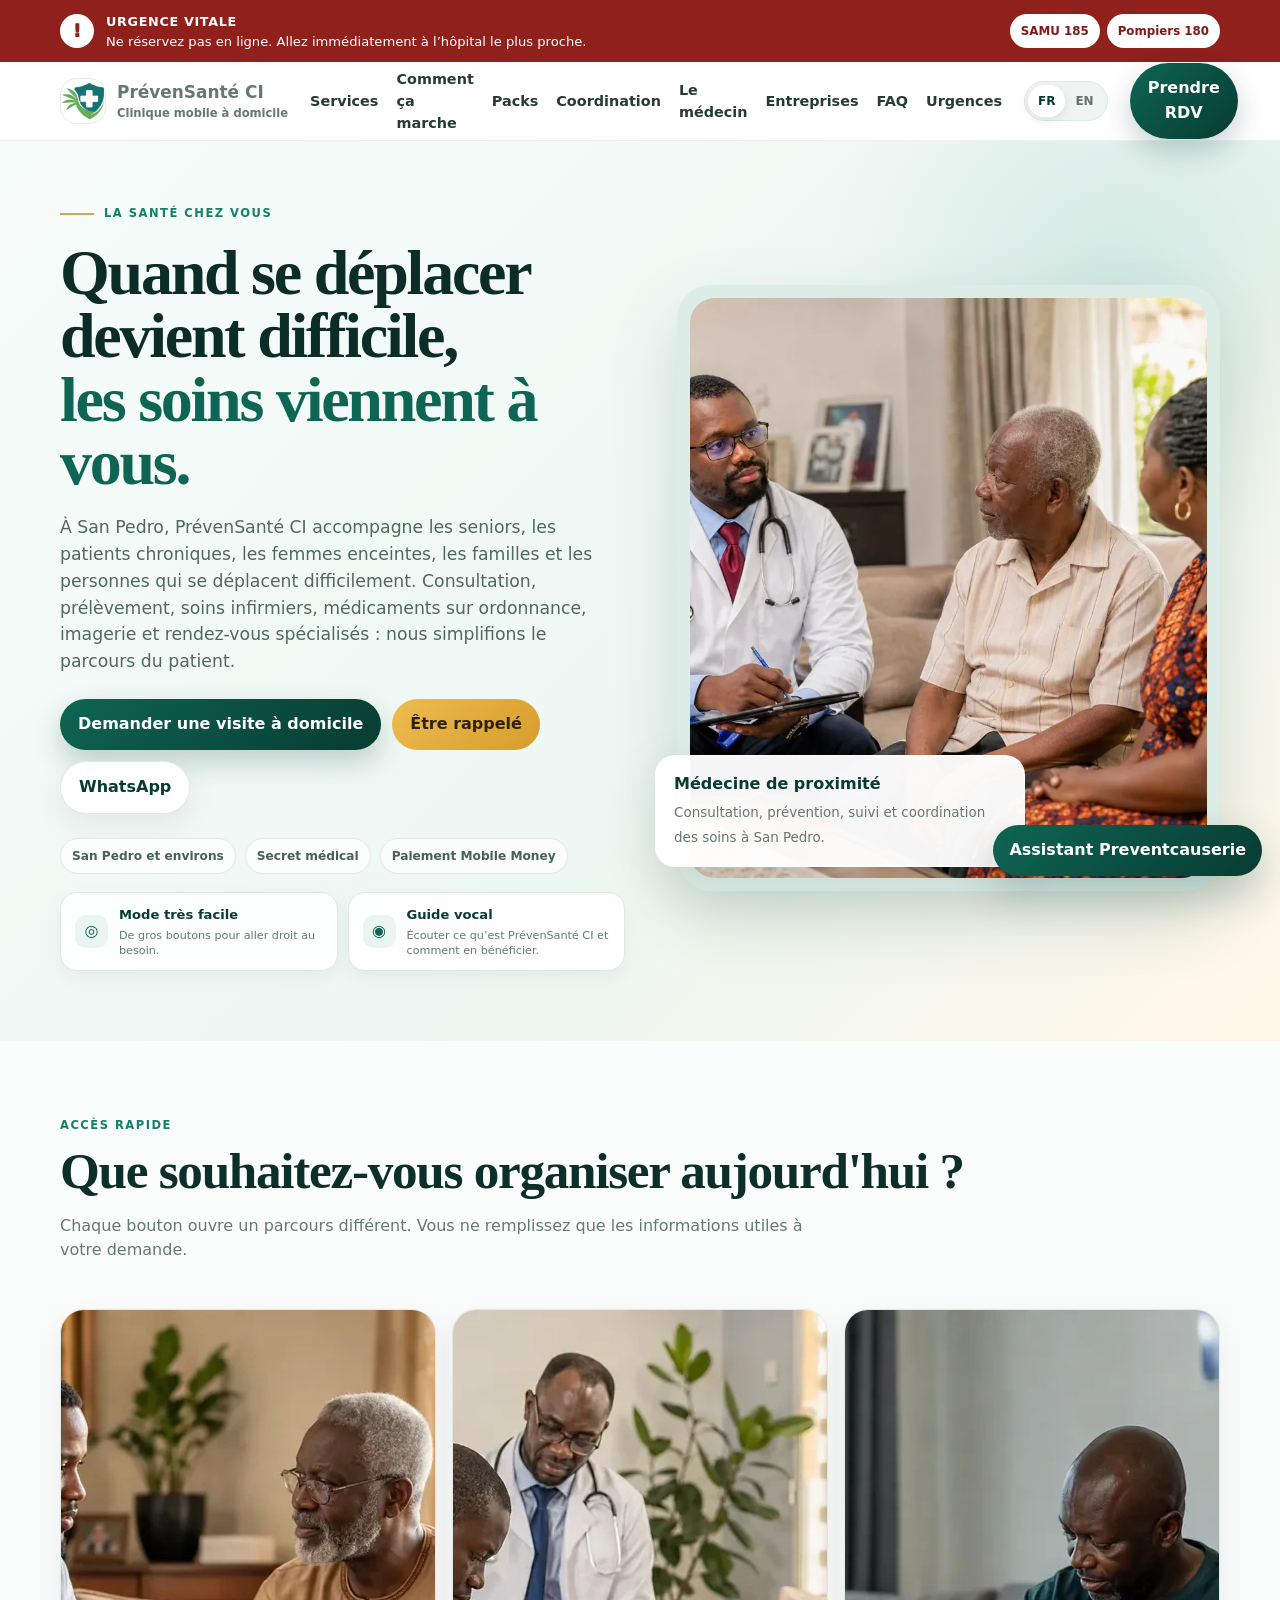
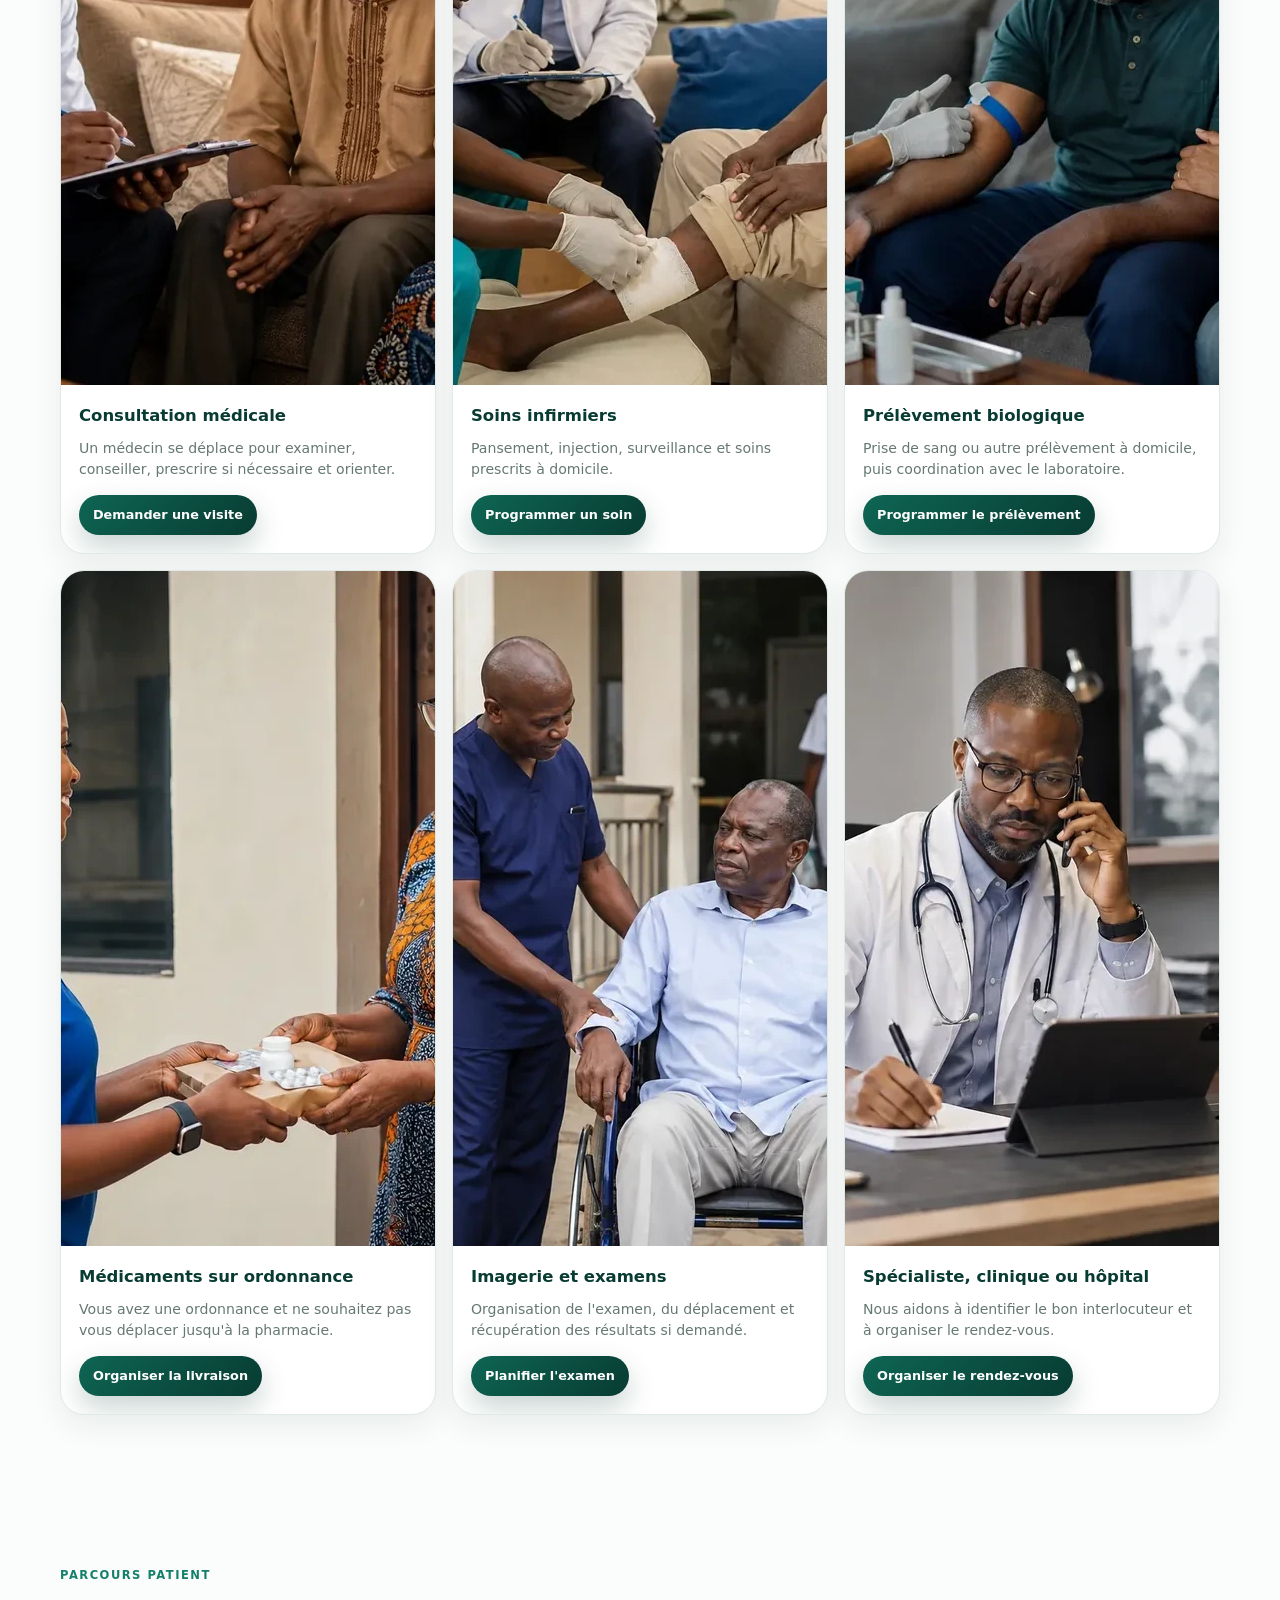
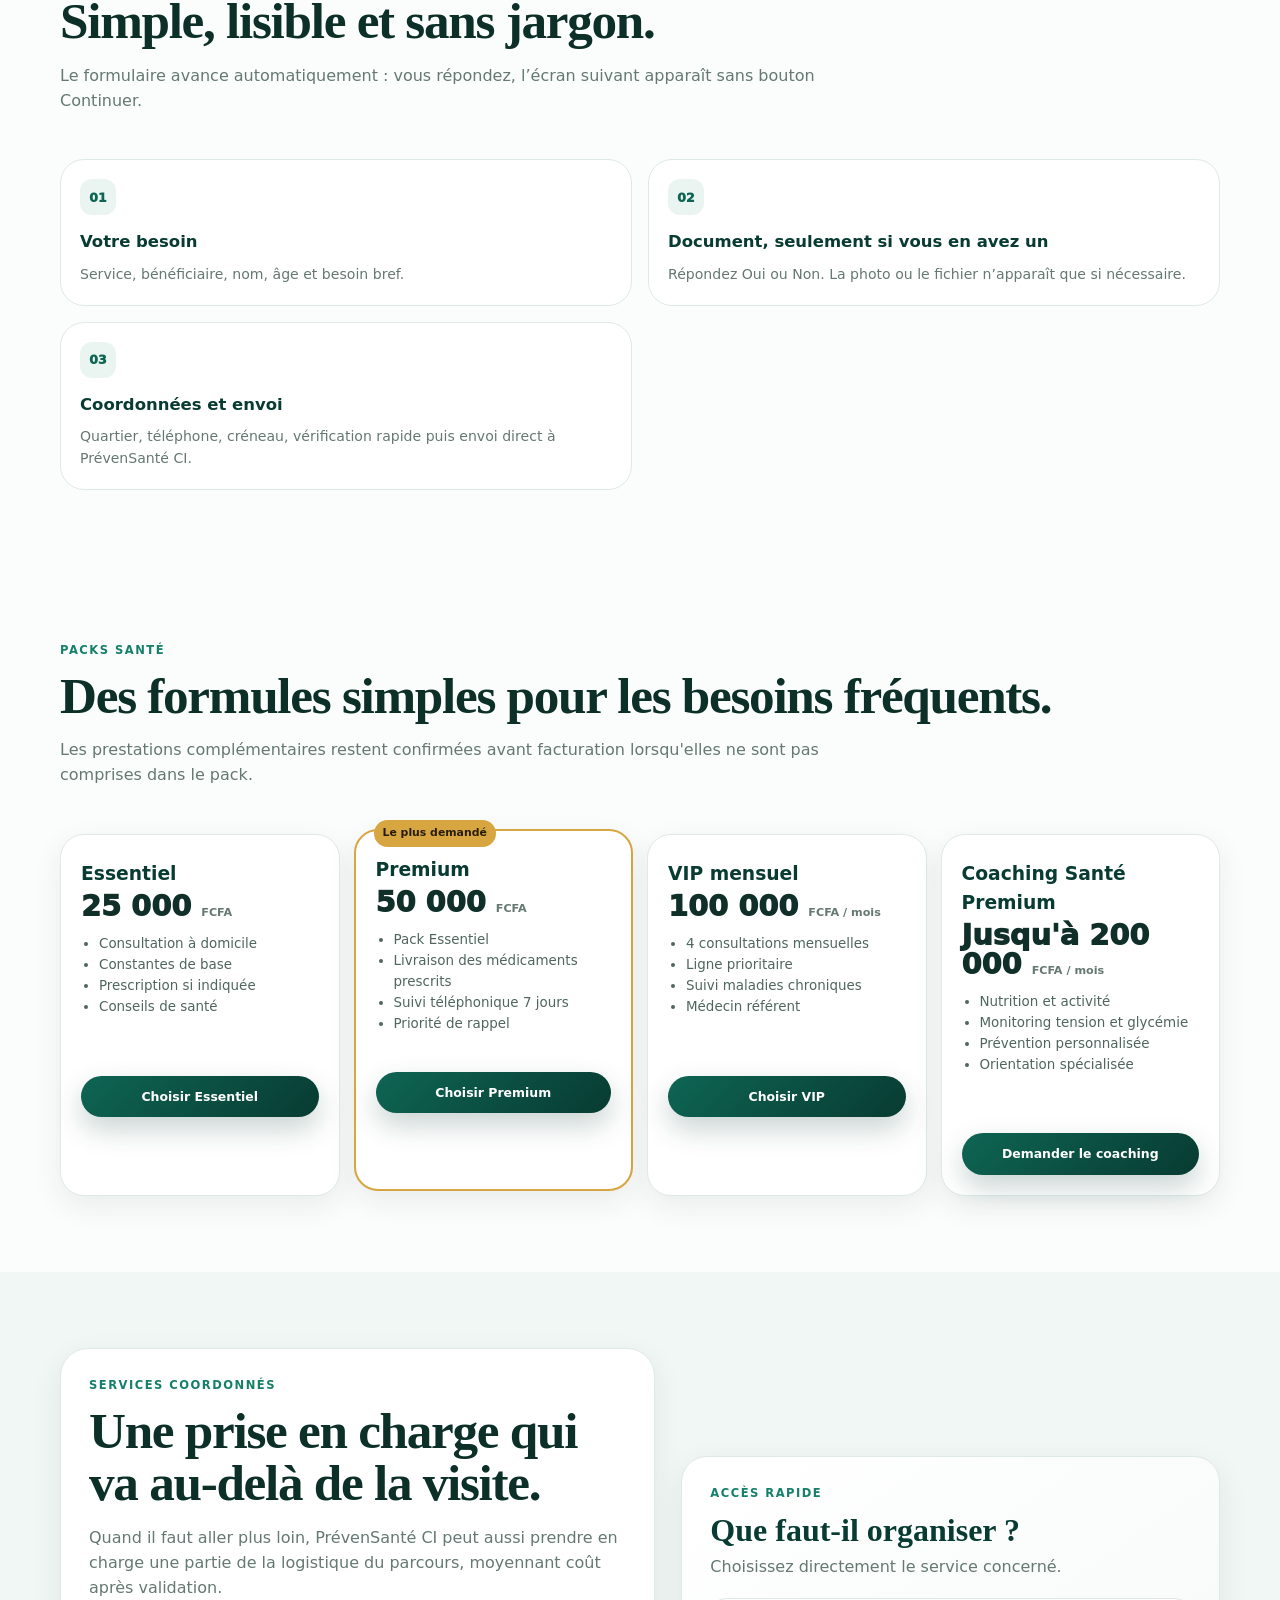
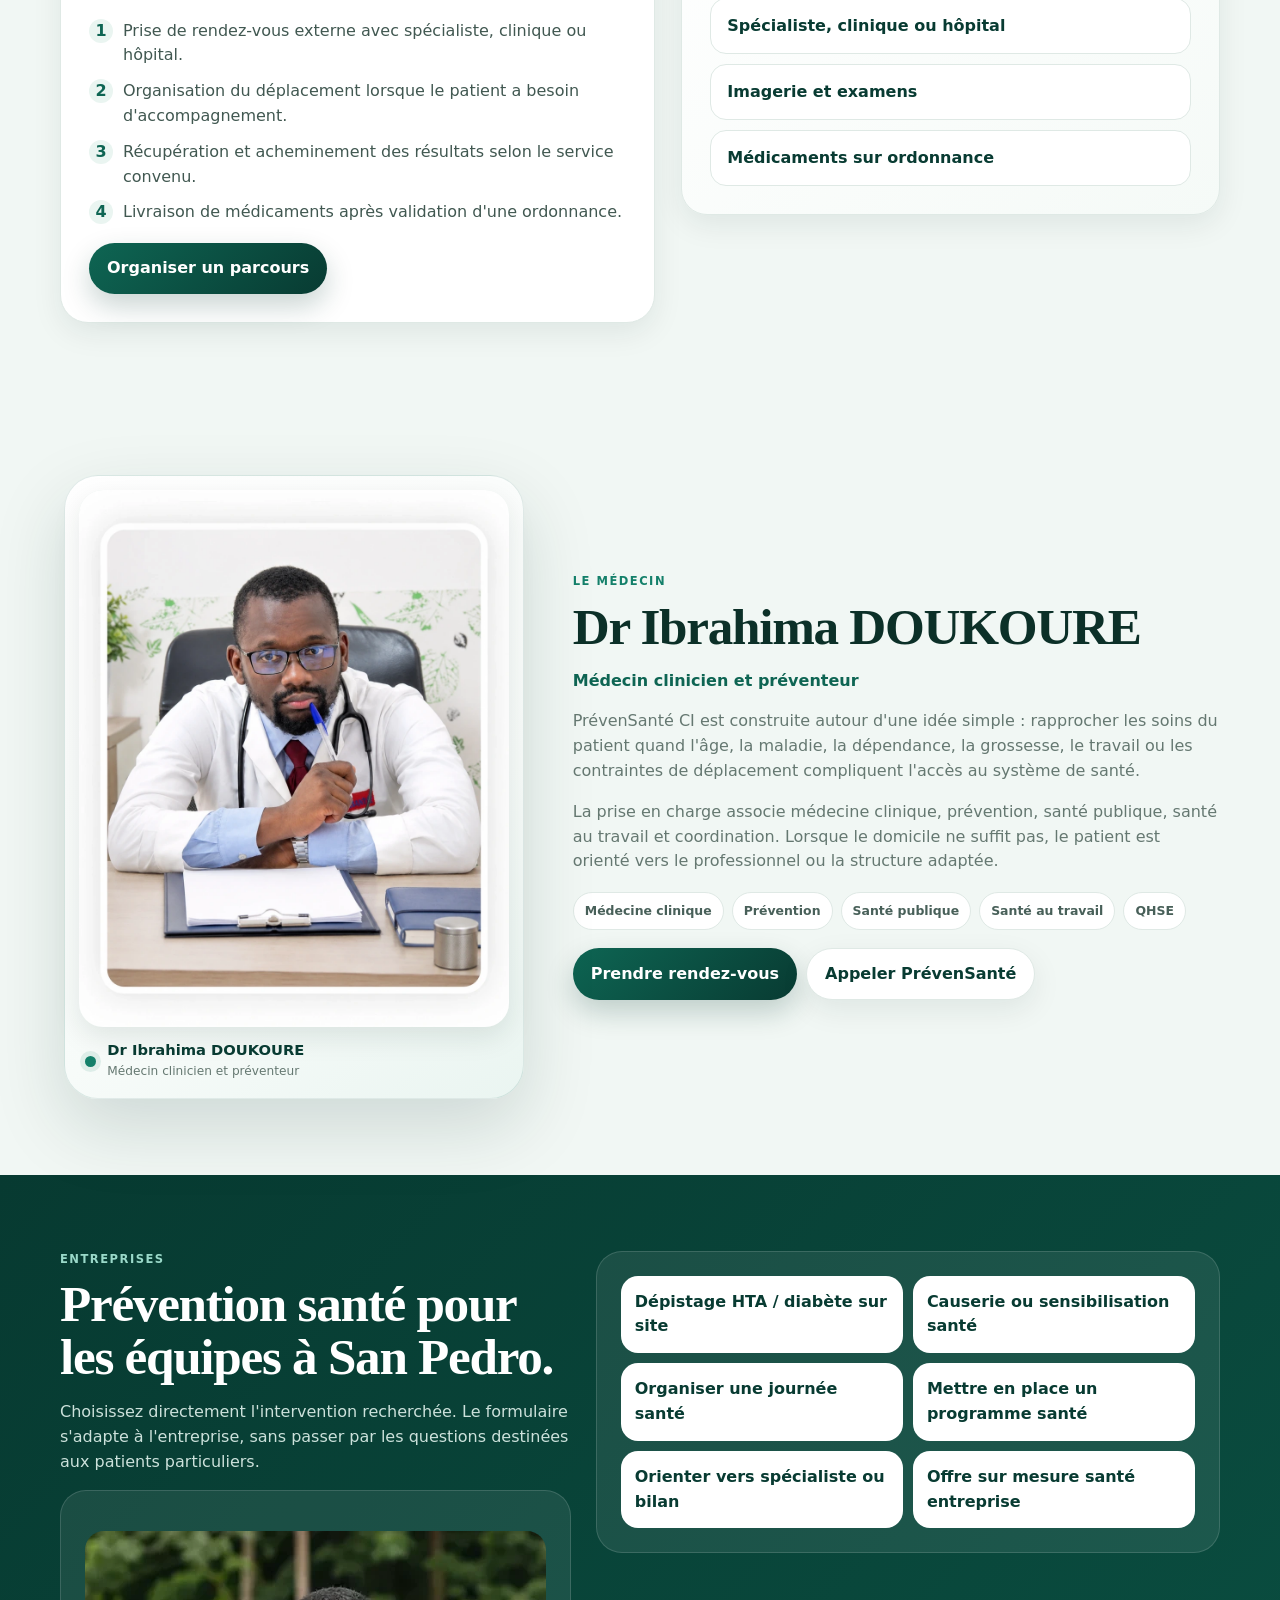
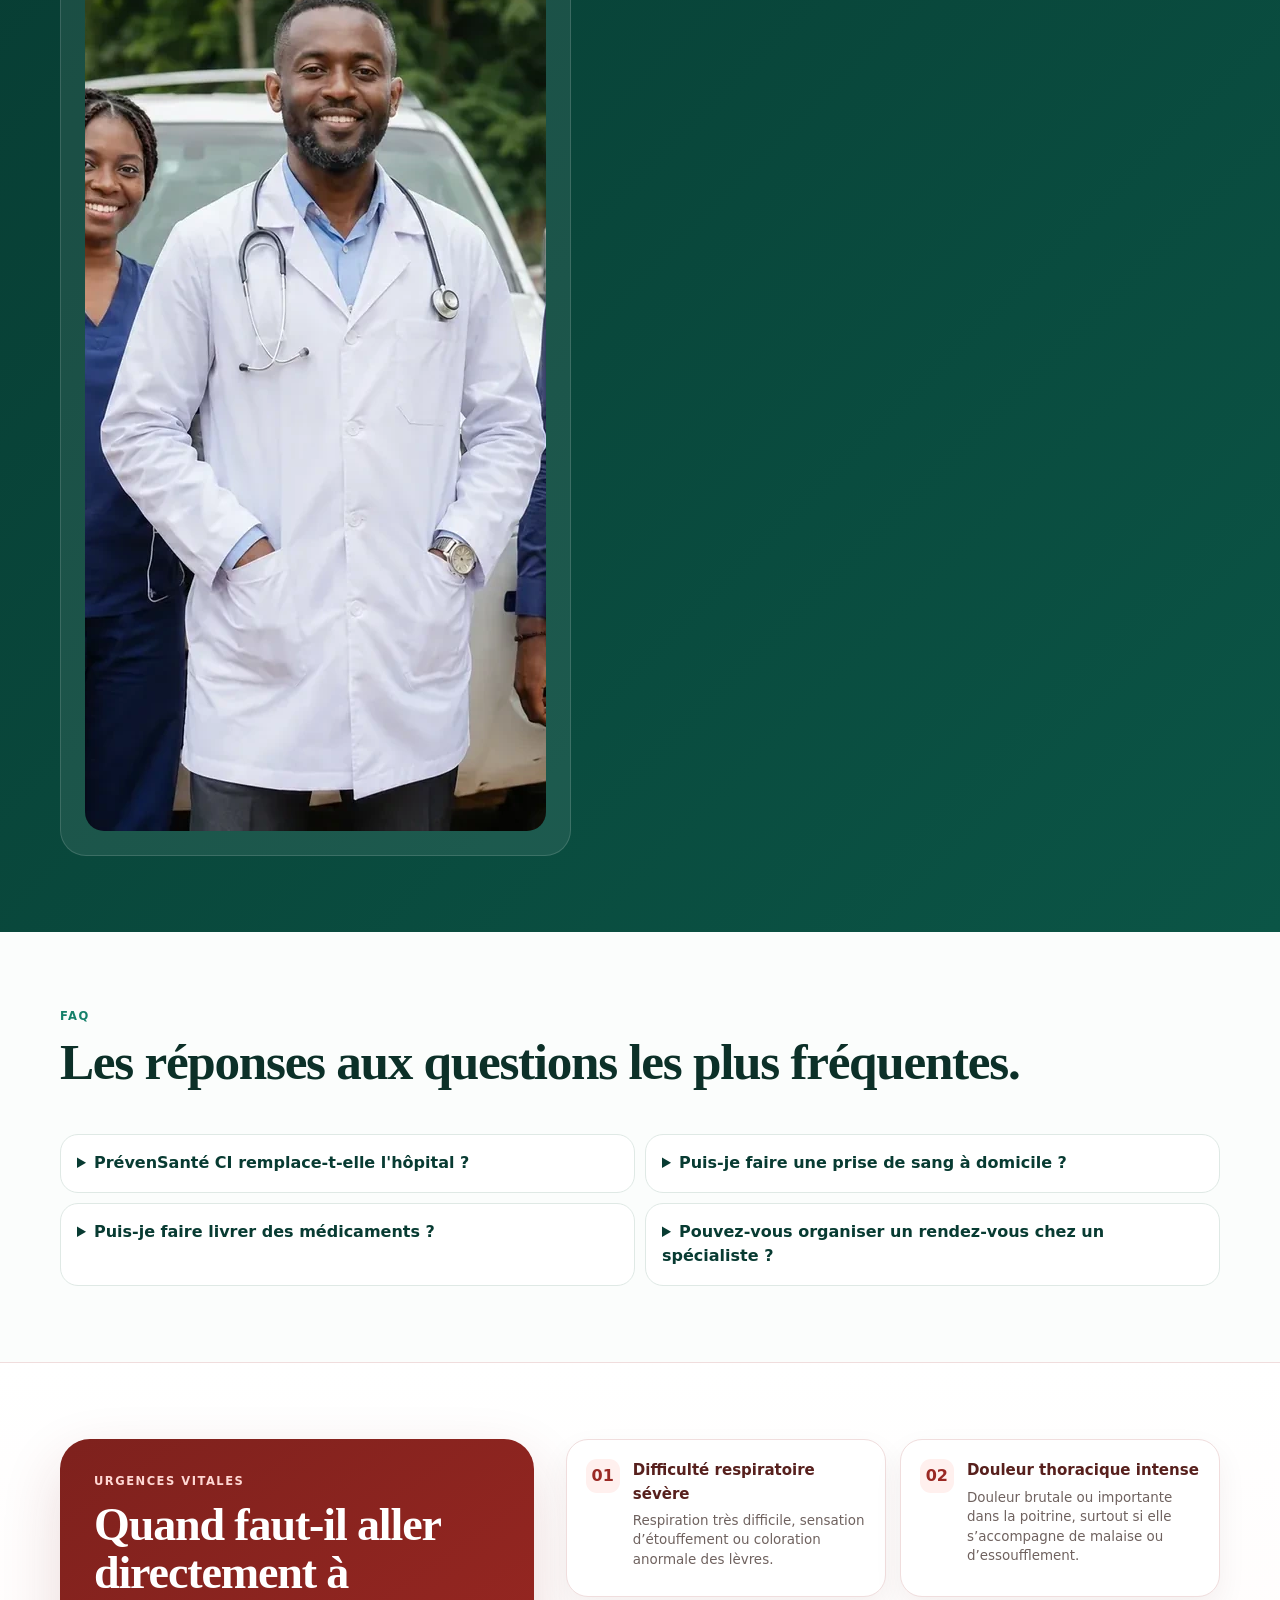
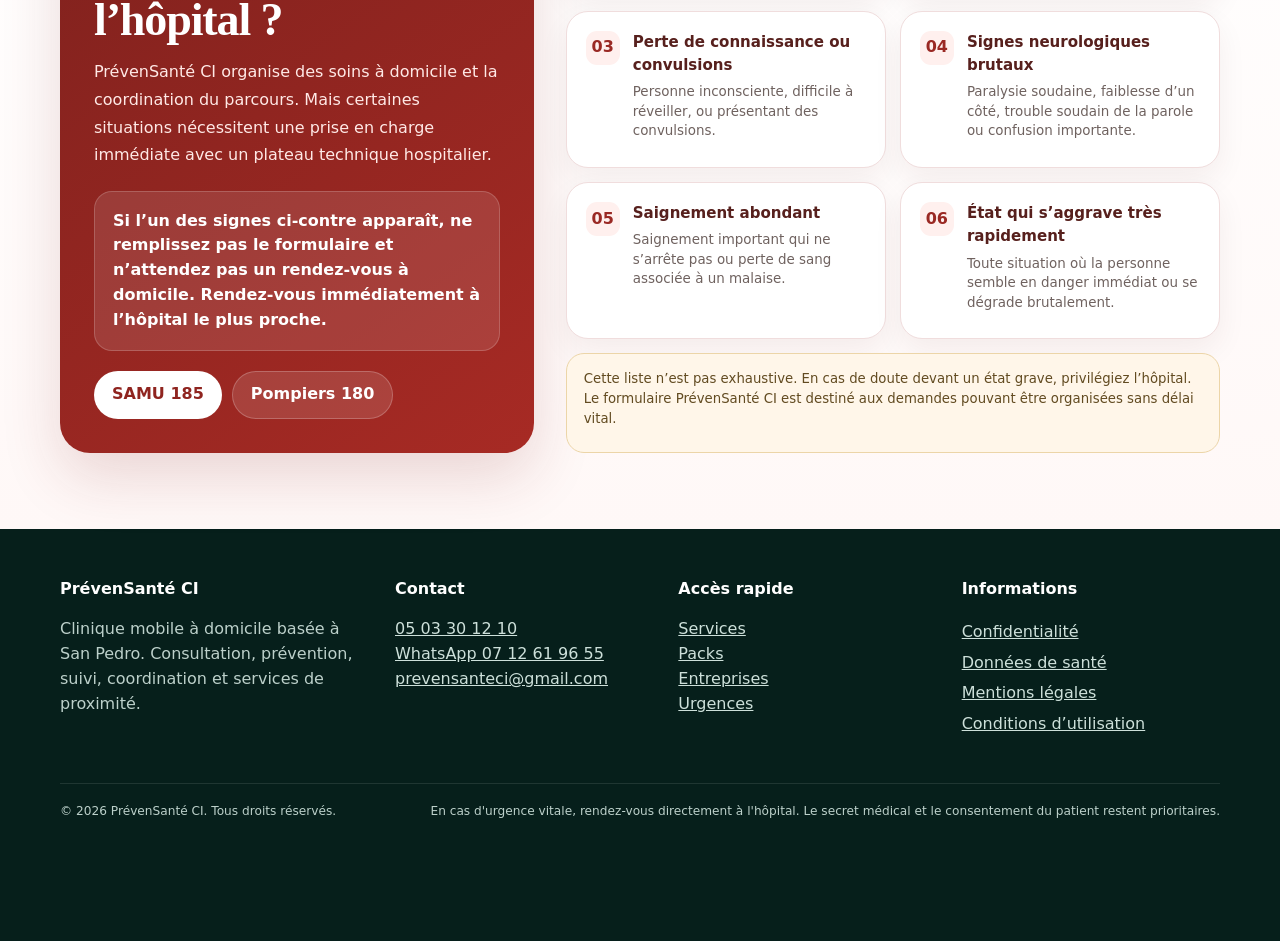
==== commit 9b80dd7e: "Mise à jour WhatsApp" ====
--- a/index.html
+++ b/index.html
@@ -70,7 +70,7 @@
 <footer class="footer"><div class="container"><div class="footer-grid"><div><b>PrévenSanté CI</b><p data-i18n="footerDesc">Clinique mobile à domicile basée à San Pedro. Consultation, prévention, suivi, coordination et services de proximité.</p></div><div><b data-i18n="contact">Contact</b><p><a href="tel:+2250503301210">05 03 30 12 10</a><br/><a href="https://wa.me/2250712619655">WhatsApp 07 12 61 96 55</a><br/><a href="mailto:prevensanteci@gmail.com">prevensanteci@gmail.com</a></p></div><div><b data-i18n="quickLinks">Accès rapide</b><p><a data-i18n="navServices" href="#services">Services</a><br/><a data-i18n="navPacks" href="#packs">Packs</a><br/><a data-i18n="navBusiness" href="#business">Entreprises</a><br/><a data-i18n="navEmergency" href="#vital-emergencies">Urgences</a></p></div><div><b>Informations</b><p class="legal-links"><a href="privacy.html">Confidentialité</a><br/><a href="health-data.html">Données de santé</a><br/><a href="legal.html">Mentions légales</a><br/><a href="terms.html">Conditions d’utilisation</a></p></div></div><div class="footer-note"><span data-i18n="copyright">© 2026 PrévenSanté CI. Tous droits réservés.</span><span data-i18n="footerNote">En cas d'urgence vitale, rendez-vous directement à l'hôpital. Le secret médical et le consentement du patient restent prioritaires.</span></div></div></footer>
 <div class="mobilebar"><a href="tel:+2250503301210"><svg fill="none" stroke="currentColor" stroke-width="2" viewbox="0 0 24 24"><path d="M22 16.9v3a2 2 0 01-2.18 2 19.8 19.8 0 01-8.63-3.07 19.5 19.5 0 01-6-6A19.8 19.8 0 012.12 4.18 2 2 0 014.11 2h3a2 2 0 012 1.72c.12.9.33 1.78.62 2.63a2 2 0 01-.45 2.11L8 9.73a16 16 0 006 6l1.27-1.27a2 2 0 012.11-.45c.85.29 1.73.5 2.63.62A2 2 0 0122 16.9z"></path></svg><span data-i18n="call">Appeler</span></a><a href="https://wa.me/2250712619655"><svg fill="none" stroke="currentColor" stroke-width="2" viewbox="0 0 24 24"><path d="M21 15a4 4 0 01-4 4H8l-5 3V7a4 4 0 014-4h10a4 4 0 014 4z"></path></svg>WhatsApp</a><button class="primary" data-open="consultation"><svg fill="none" stroke="currentColor" stroke-width="2" viewbox="0 0 24 24"><rect height="18" rx="2" width="18" x="3" y="4"></rect><path d="M16 2v4M8 2v4M3 10h18"></path></svg><span data-i18n="rdvShort">RDV</span></button><button id="easyMobile"><svg fill="none" stroke="currentColor" stroke-width="2" viewbox="0 0 24 24"><circle cx="12" cy="12" r="9"></circle><path d="M8 12h8M12 8v8"></path></svg><span data-i18n="easyShort">Très facile</span></button></div>
 <div aria-hidden="true" class="drawer" id="drawer"><div class="drawer-bg" id="drawerBg"></div><aside aria-label="Menu principal" aria-modal="true" class="drawer-panel" role="dialog"><div class="drawer-head"><div class="brand"><span class="logo"><img alt="Logo PrévenSanté CI" class="brand-logo-img" decoding="async" height="256" loading="eager" src="logo.webp" width="256"/></span><span class="brand-copy"><strong>PrévenSanté CI</strong><span data-i18n="brandSub">Clinique mobile à domicile</span></span></div><button class="close" id="drawerClose">×</button></div><div class="lang"><button class="active" data-lang="fr">FR</button><button data-lang="en">EN</button></div><div class="drawer-links"><button class="btn btn-primary" data-i18n="book" data-open="consultation">Prendre RDV</button><a data-close-drawer="" data-i18n="navServices" href="#services">Services</a><a data-close-drawer="" data-i18n="navProcess" href="#process">Comment ça marche</a><a data-close-drawer="" data-i18n="navPacks" href="#packs">Packs</a><a data-close-drawer="" data-i18n="navCoordination" href="#coordination">Coordination</a><a data-close-drawer="" data-i18n="navDoctor" href="#doctor">Médecin</a><a data-close-drawer="" data-i18n="navBusiness" href="#business">Entreprises</a><a data-close-drawer="" data-i18n="navFaq" href="#faq">FAQ</a><a data-close-drawer="" data-i18n="navEmergency" href="#vital-emergencies">Urgences</a><button data-i18n="easyTitle" id="drawerEasy">Mode très facile</button><button data-i18n="voiceGuide" id="drawerVoice">Guide vocal</button></div></aside></div>
-<div aria-labelledby="easyTitleHeading" aria-modal="true" class="easy-overlay" id="easyOverlay" role="dialog"><div class="easy-panel"><div class="easy-head"><div><div class="kicker" data-i18n="easyTitle">Mode très facile</div><h2 data-i18n="easyPrompt" id="easyTitleHeading">Choisissez simplement ce que vous voulez faire</h2><p class="lead" data-i18n="easyLead">Grands boutons, parcours court et aide vocale.</p></div><button class="close" id="easyClose">×</button></div><div class="easy-quick"><a data-i18n="callNow" href="tel:+2250503301210">Appeler tout de suite</a><a data-i18n="voiceWhats" href="https://wa.me/2250712619655">Envoyer un vocal WhatsApp</a><button data-i18n="voiceBtn" id="easyVoice">Guide vocal</button></div><div class="easy-grid"><button class="easy-action" data-open="consultation"><span data-i18n="easyDoctor">Voir un médecin</span><small data-i18n="easyDoctorSub">Consultation à domicile.</small></button><button class="easy-action" data-open="lab"><span data-i18n="easyLab">Faire une prise de sang</span><small data-i18n="easyLabSub">Prélèvement biologique à domicile.</small></button><button class="easy-action" data-open="meds"><span data-i18n="easyMeds">Recevoir des médicaments</span><small data-i18n="easyMedsSub">Avec ordonnance disponible.</small></button><button class="easy-action" data-open="imaging"><span data-i18n="easyExam">Faire un examen</span><small data-i18n="easyExamSub">Imagerie, déplacement et résultats.</small></button><button class="easy-action" data-open="specialist"><span data-i18n="easySpecialist">Voir un spécialiste</span><small data-i18n="easySpecialistSub">Clinique, hôpital ou autre médecin.</small></button><button class="easy-action" data-callback=""><span data-i18n="easyCallMe">Je veux qu'on m'appelle</span><small data-i18n="easyCallMeSub">Nous vous rappelons pour vous guider.</small></button></div><div class="easy-alert"><b data-i18n="emergencyTitle">Urgence vitale :</b> <span data-i18n="easyEmergency">si la personne respire très mal, perd connaissance, convulse, saigne beaucoup ou semble en danger immédiat, allez directement à l'hôpital.</span></div></div></div>
+<div aria-labelledby="easyTitleHeading" aria-modal="true" class="easy-overlay" id="easyOverlay" role="dialog"><div class="easy-panel"><div class="easy-head"><div><div class="kicker" data-i18n="easyTitle">Mode très facile</div><h2 data-i18n="easyInstruction" id="easyTitleHeading">Choisissez simplement ce que vous voulez faire</h2><p class="lead" data-i18n="easyLead">Grands boutons, parcours court et aide vocale.</p></div><button class="close" id="easyClose">×</button></div><div class="easy-quick"><a data-i18n="callNow" href="tel:+2250503301210">Appeler tout de suite</a><a data-i18n="voiceWhats" href="https://wa.me/2250712619655">Envoyer un vocal WhatsApp</a><button data-i18n="voiceBtn" id="easyVoice">Guide vocal</button></div><div class="easy-grid"><button class="easy-action" data-open="consultation"><span data-i18n="easyDoctor">Voir un médecin</span><small data-i18n="easyDoctorSub">Consultation à domicile.</small></button><button class="easy-action" data-open="lab"><span data-i18n="easyLab">Faire une prise de sang</span><small data-i18n="easyLabSub">Prélèvement biologique à domicile.</small></button><button class="easy-action" data-open="meds"><span data-i18n="easyMeds">Recevoir des médicaments</span><small data-i18n="easyMedsSub">Avec ordonnance disponible.</small></button><button class="easy-action" data-open="imaging"><span data-i18n="easyExam">Faire un examen</span><small data-i18n="easyExamSub">Imagerie, déplacement et résultats.</small></button><button class="easy-action" data-open="specialist"><span data-i18n="easySpecialist">Voir un spécialiste</span><small data-i18n="easySpecialistSub">Clinique, hôpital ou autre médecin.</small></button><button class="easy-action" data-callback=""><span data-i18n="easyCallMe">Je veux qu'on m'appelle</span><small data-i18n="easyCallMeSub">Nous vous rappelons pour vous guider.</small></button></div><div class="easy-alert"><b data-i18n="emergencyTitle">Urgence vitale :</b> <span data-i18n="easyEmergency">si la personne respire très mal, perd connaissance, convulse, saigne beaucoup ou semble en danger immédiat, allez directement à l'hôpital.</span></div></div></div>
 <div aria-hidden="true" aria-labelledby="modalTitle" aria-modal="true" class="modal" id="modal" role="dialog"><div class="modal-card"><div class="modal-head"><div><strong data-i18n="formTitle" id="modalTitle">Demande de rendez-vous</strong><div class="modal-sub" data-i18n="formSub">Parcours express, sans ouverture d’application e-mail</div></div><button class="close" id="modalClose" type="button">×</button></div><div class="progress"><span id="progress"></span></div><form action="https://formsubmit.co/prevensanteci@gmail.com" enctype="multipart/form-data" id="rdvForm" method="POST" novalidate="">
 <input id="subjectField" name="_subject" type="hidden" value="PrévenSanté CI | Nouvelle demande"/>
 <input name="_template" type="hidden" value="table"/>
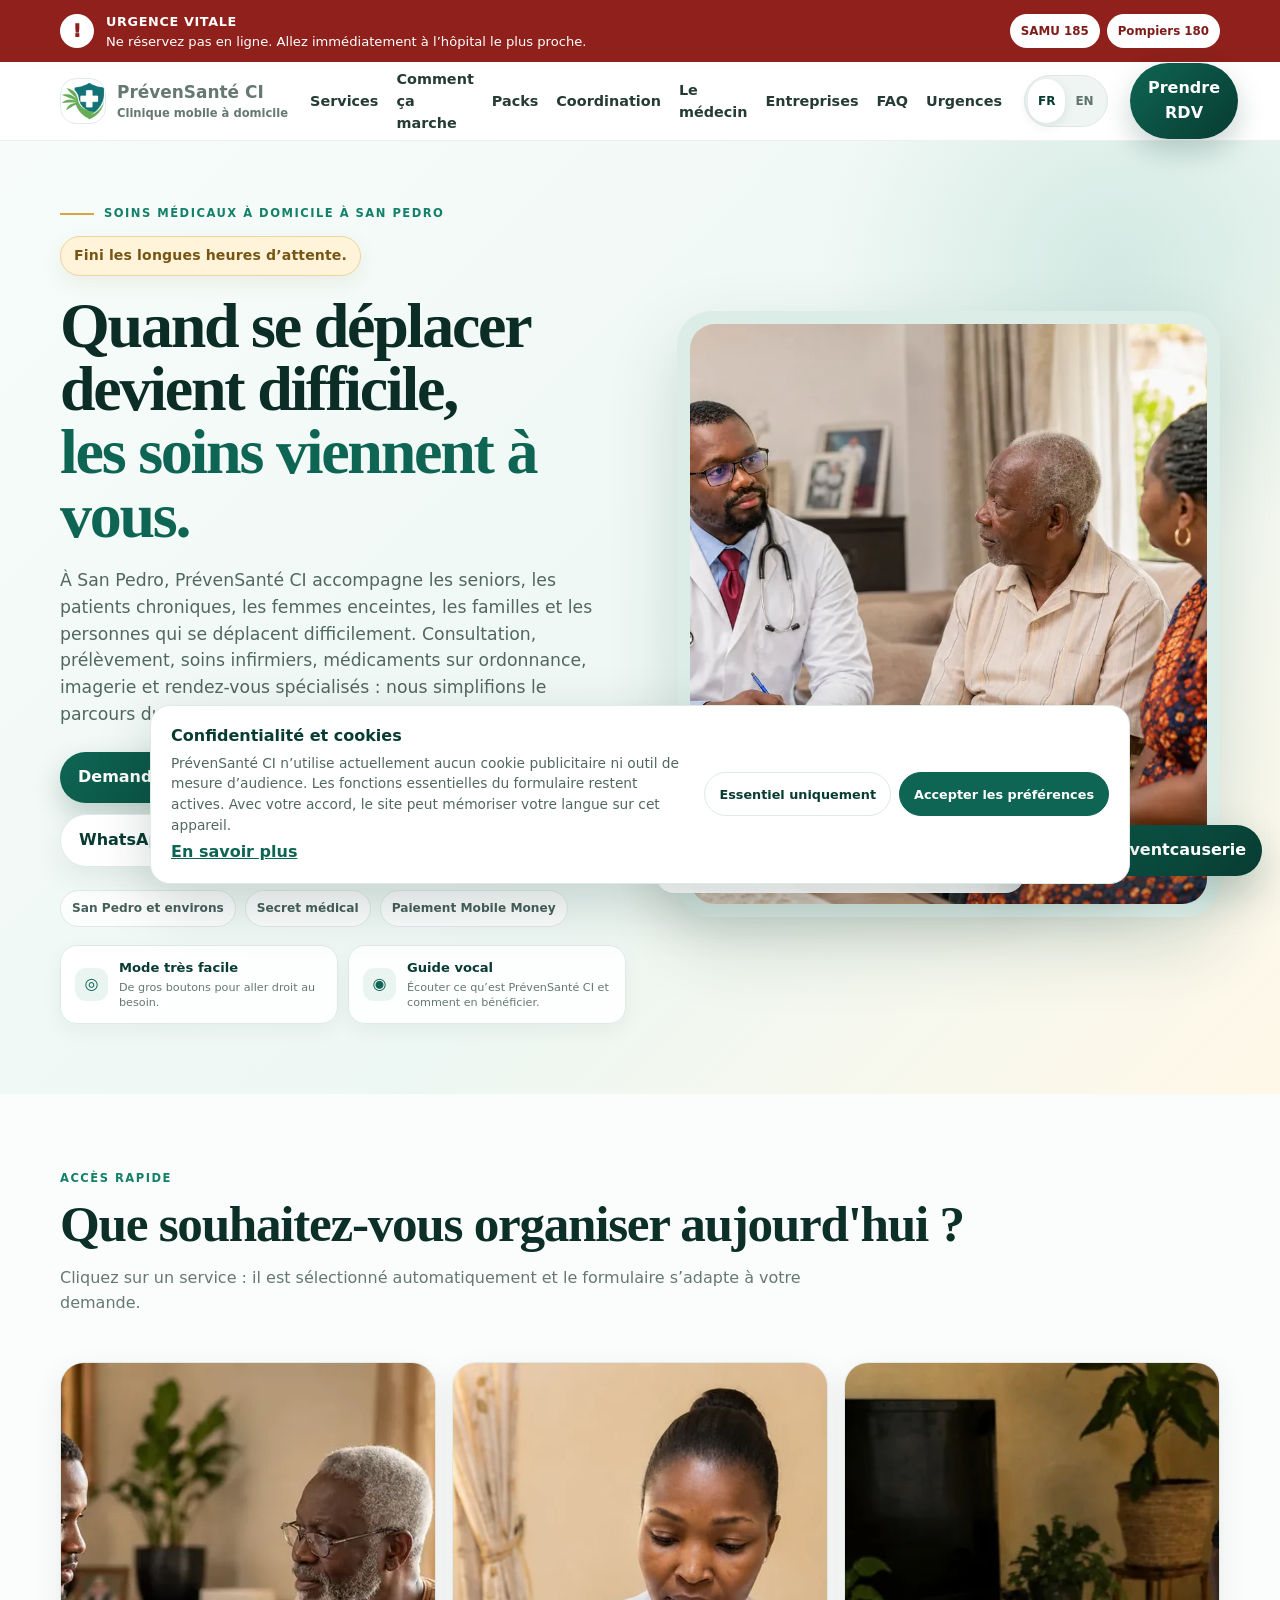
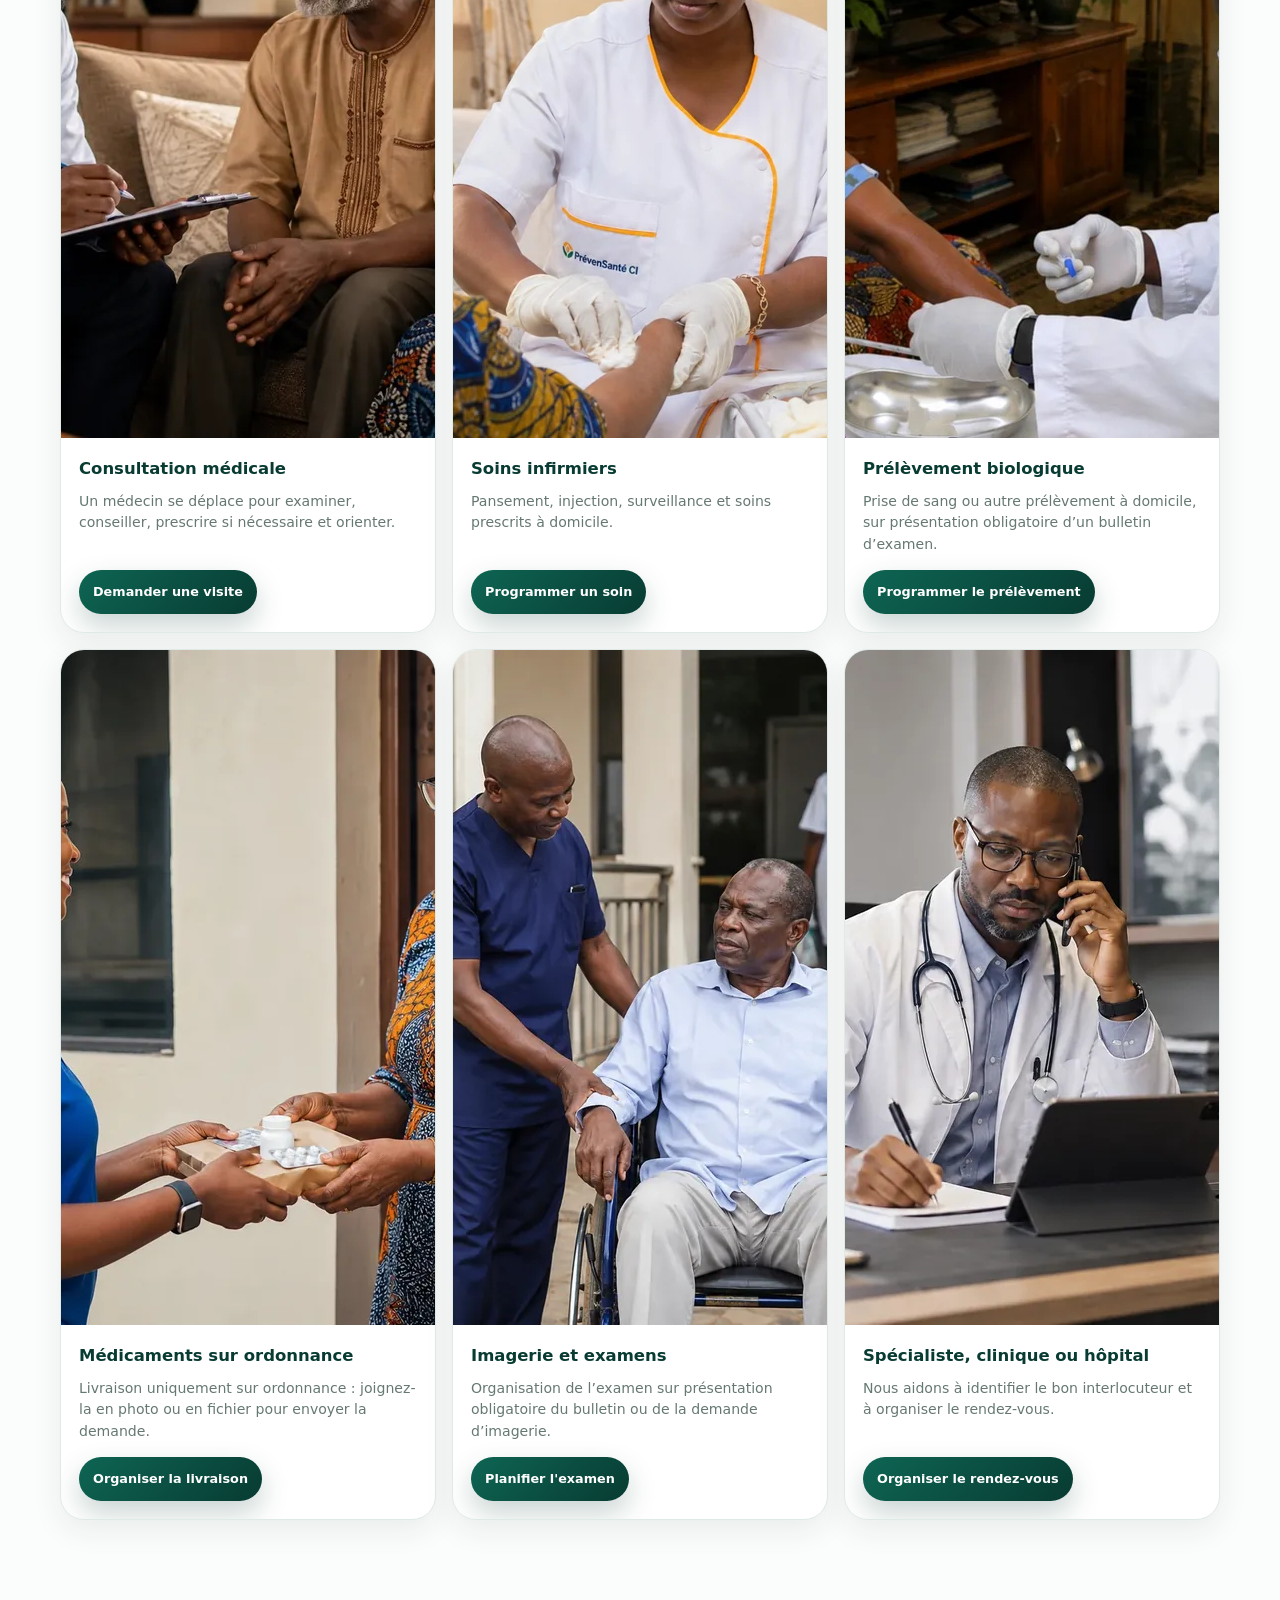
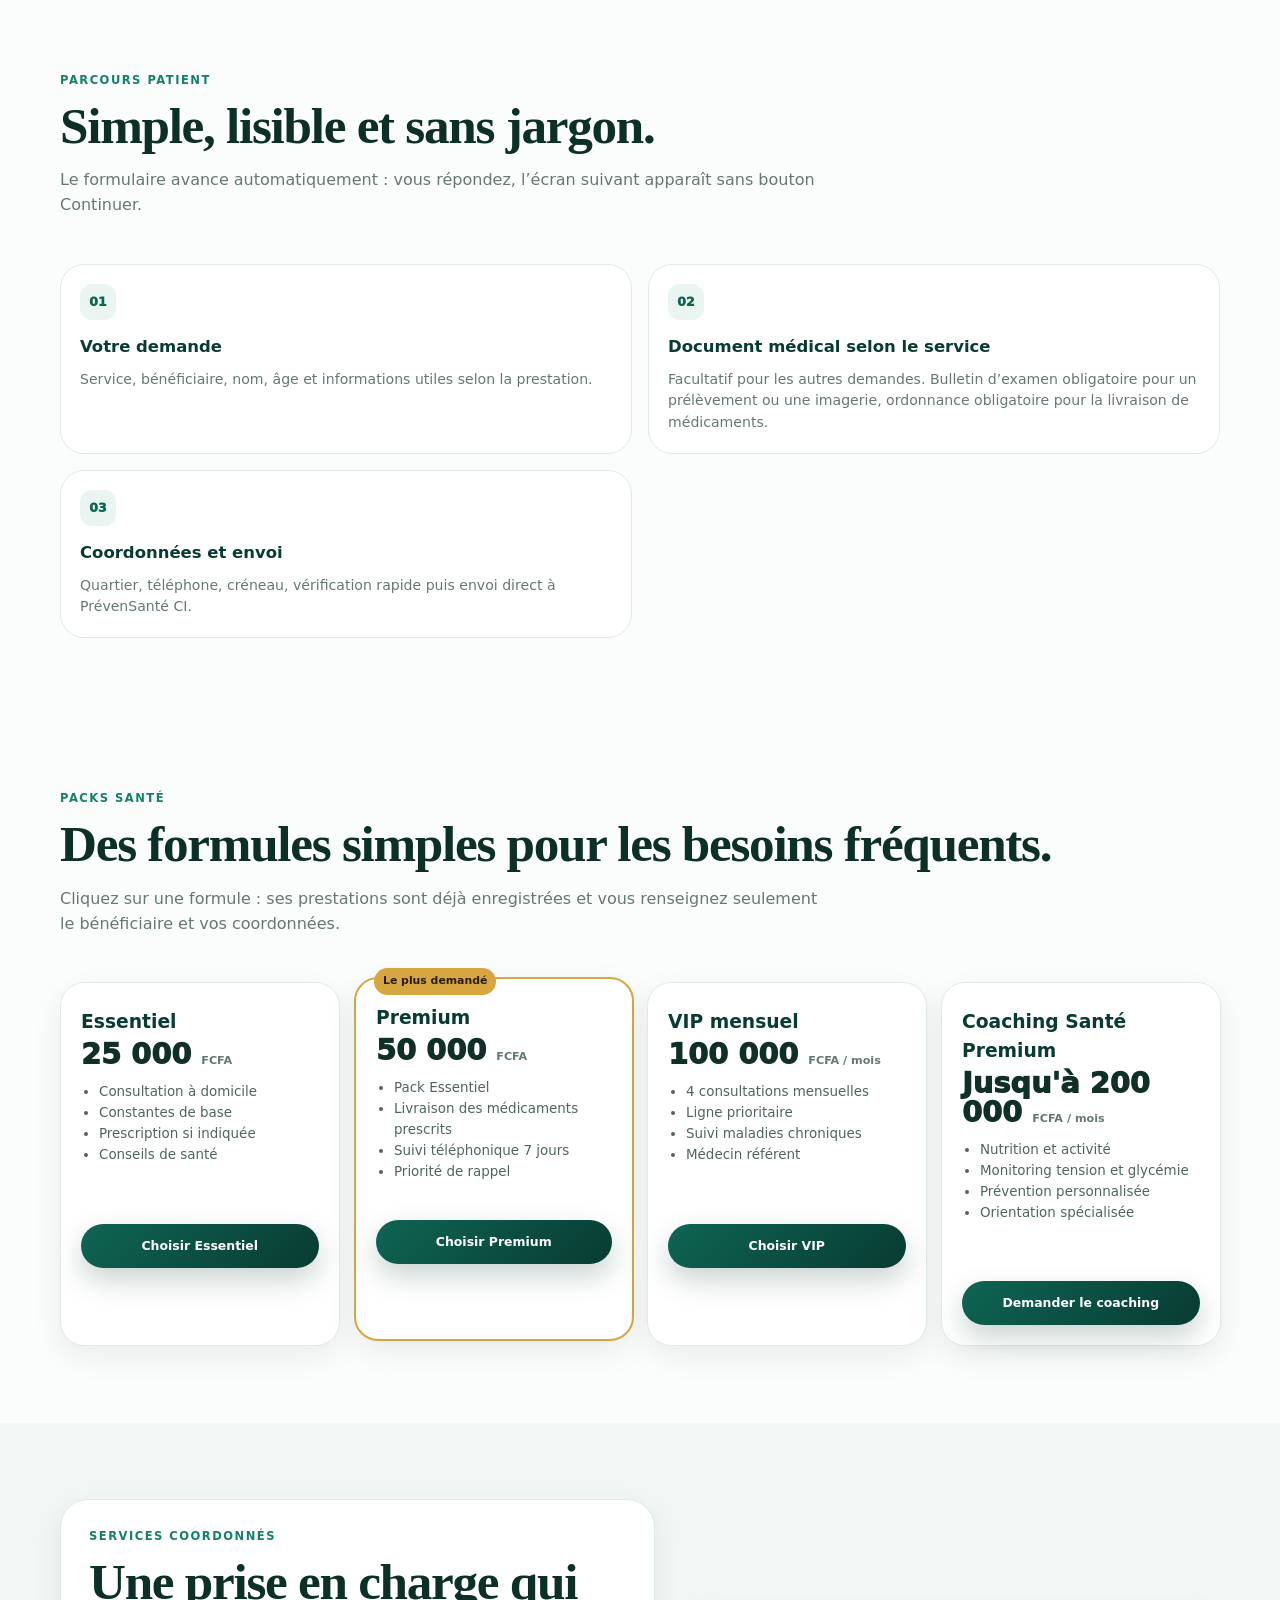
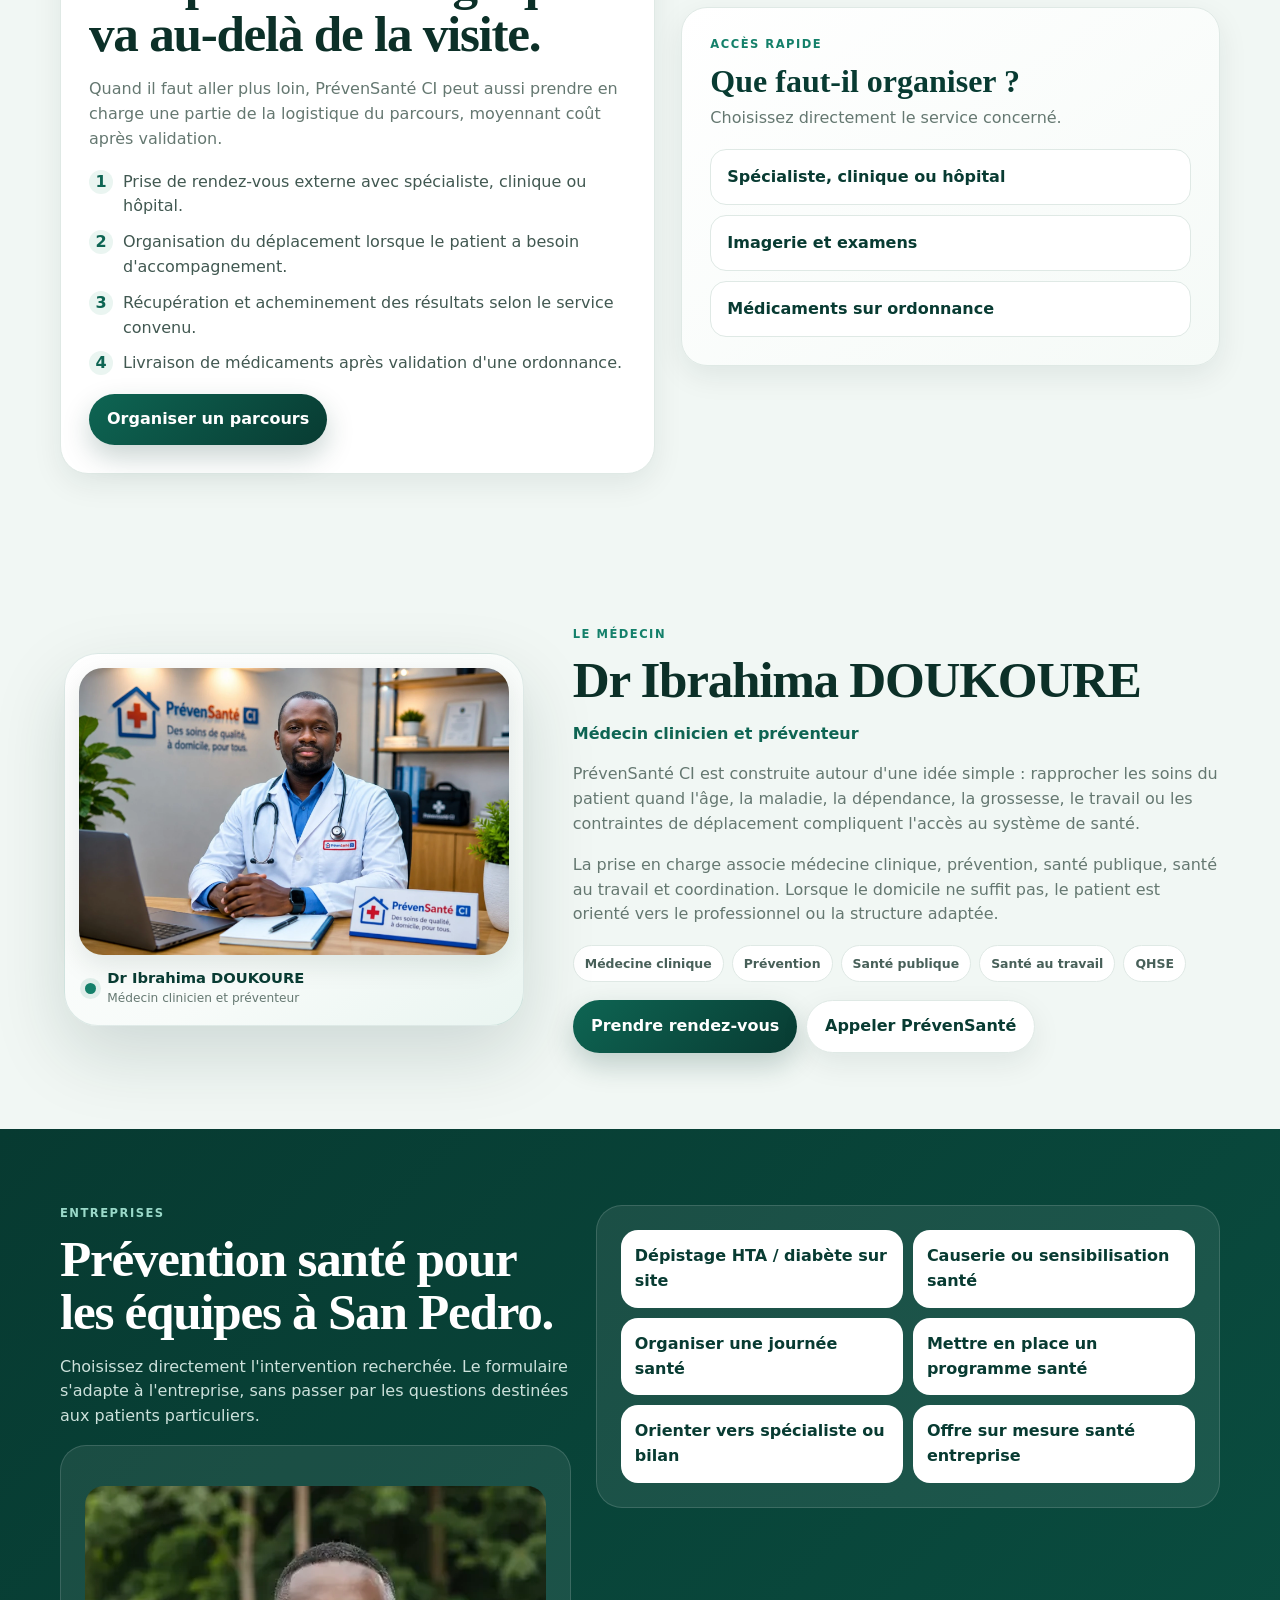
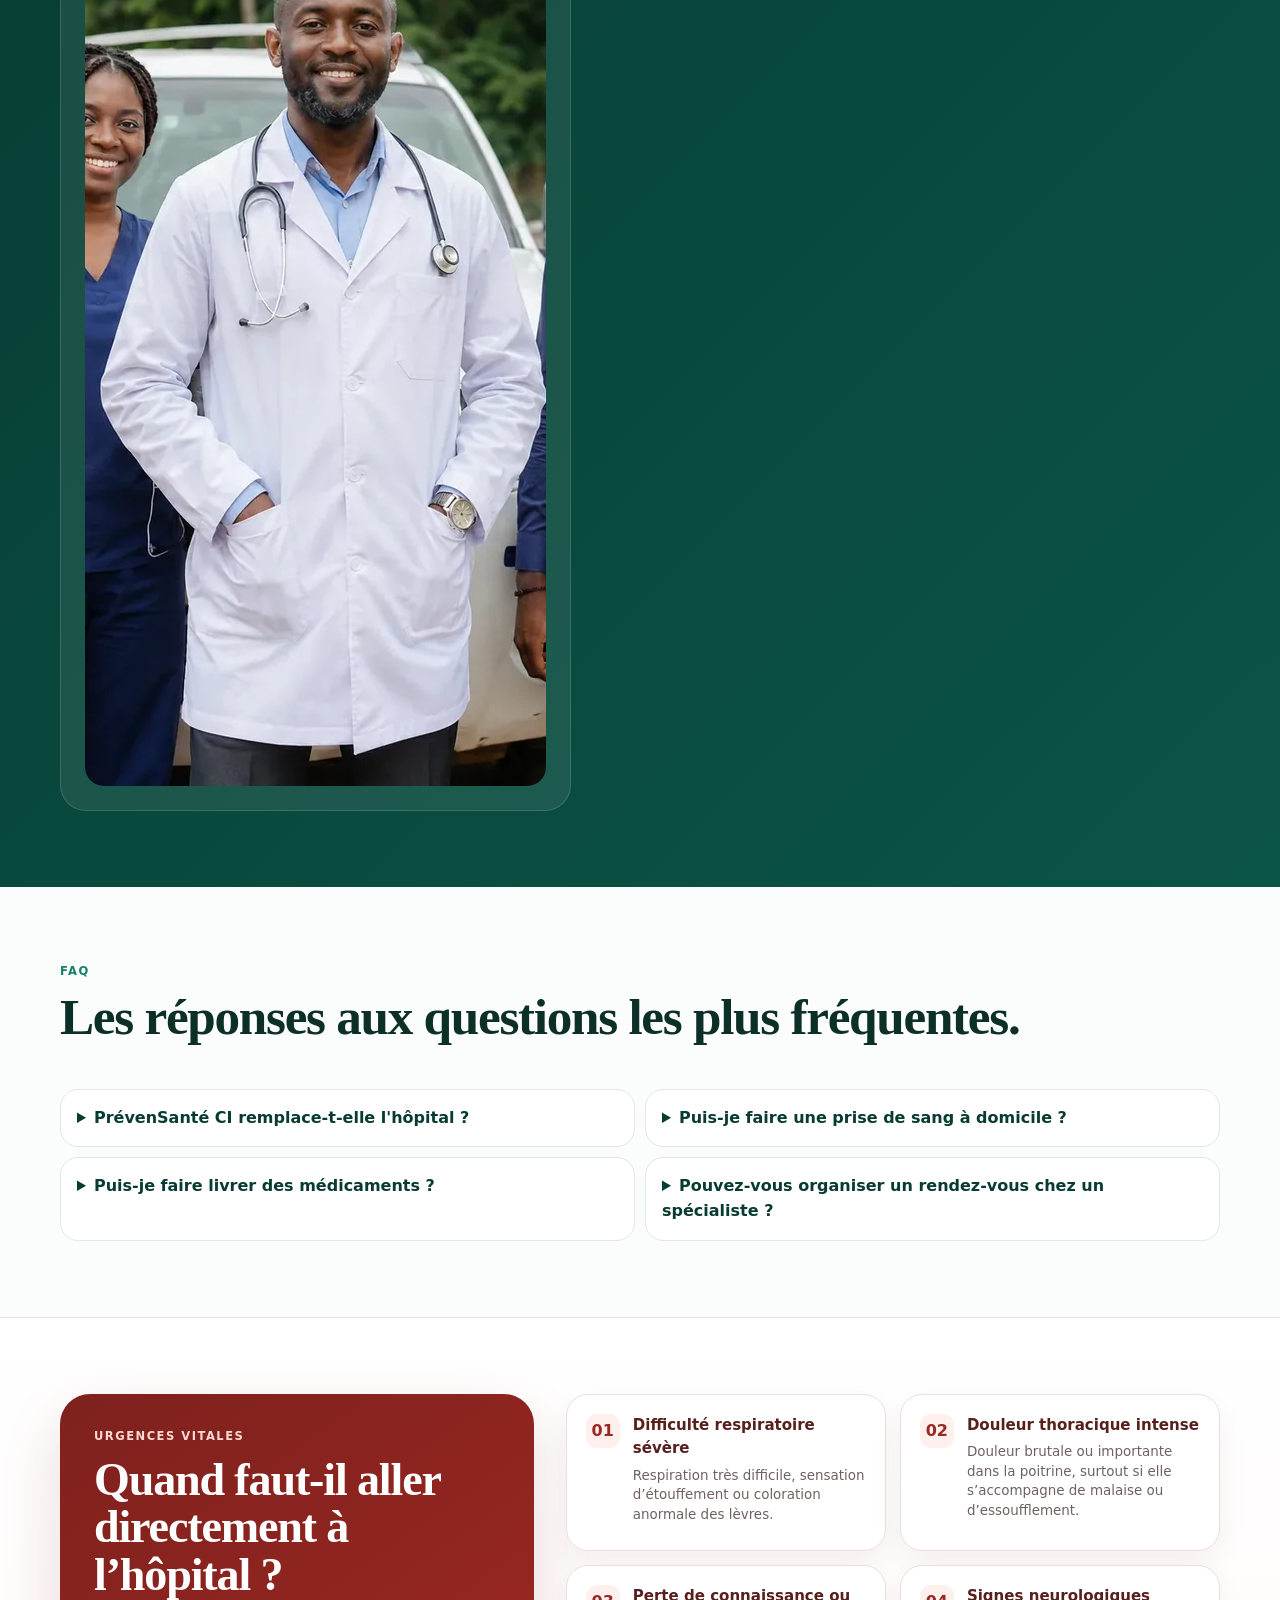
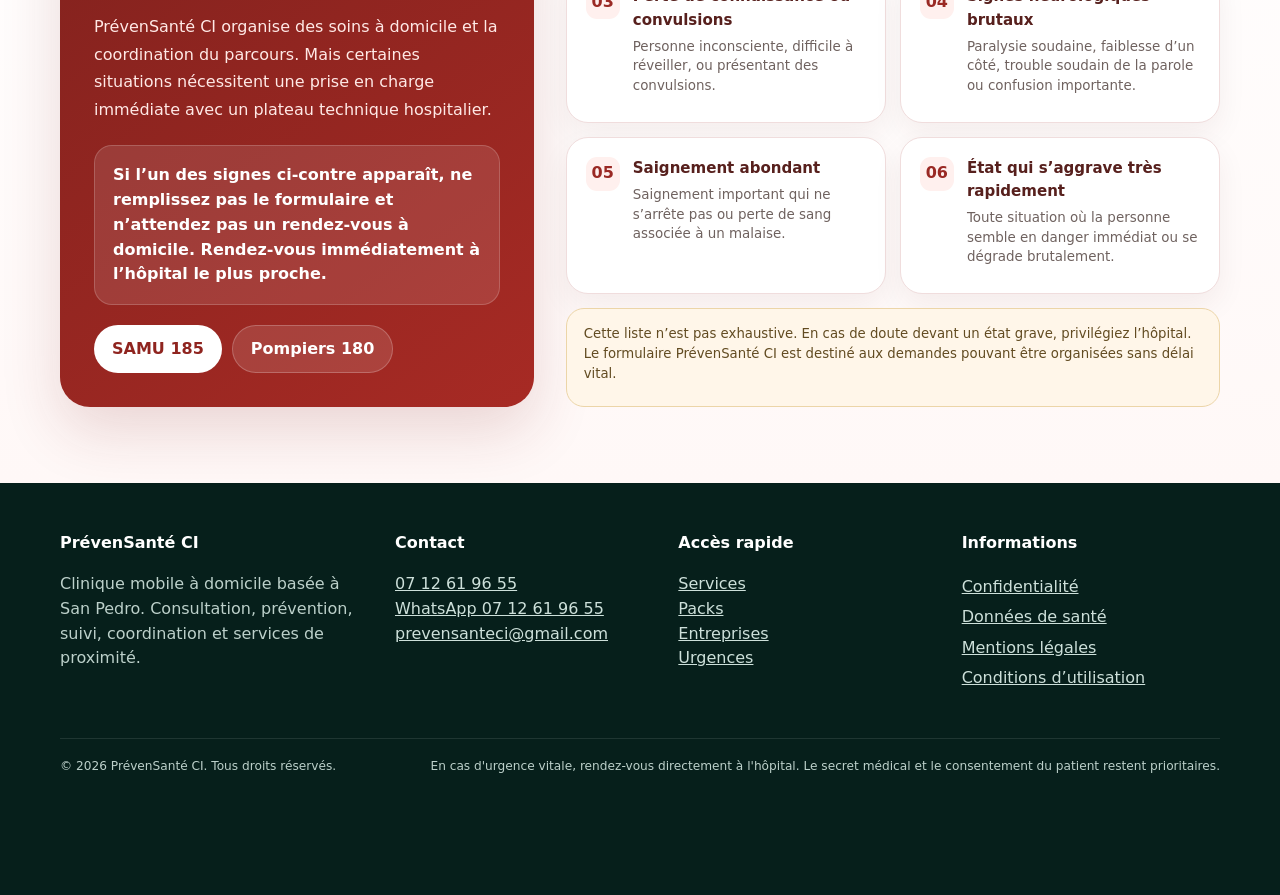
==== commit 71b4c896: "Mise à jour" ====
--- a/index.html
+++ b/index.html
@@ -1,5 +1,3 @@
-<!DOCTYPE html>
-
 <!DOCTYPE html>
 
 <html lang="fr">
@@ -7,46 +5,46 @@
 <meta charset="utf-8"/>
 <meta content="width=device-width,initial-scale=1,viewport-fit=cover" name="viewport"/>
 <meta content="#083b32" name="theme-color"/>
-<meta content="index,follow" name="robots"/>
+<meta content="index,follow,max-image-preview:large,max-snippet:-1,max-video-preview:-1" name="robots"/>
 <meta content="telephone=yes" name="format-detection"/>
 <link href="https://prevensanteci.github.io/" rel="canonical"/>
 <meta content="website" property="og:type"/>
 <meta content="fr_CI" property="og:locale"/>
-<meta content="PrévenSanté CI | Soins médicaux à domicile à San Pedro" property="og:title"/>
-<meta content="Consultation à domicile, soins infirmiers, prélèvements, médicaments sur ordonnance, coordination d'examens et rendez-vous spécialisés à San Pedro." property="og:description"/>
+<meta content="PrévenSanté CI | Médecin et soins à domicile à San Pedro" property="og:title"/>
+<meta content="Soins médicaux à domicile à San Pedro : consultation, soins infirmiers, prélèvements sur bulletin, médicaments sur ordonnance, imagerie et coordination des soins." property="og:description"/>
 <meta content="https://prevensanteci.github.io/" property="og:url"/>
-<meta content="summary" name="twitter:card"/>
-<meta content="PrévenSanté CI, clinique mobile à domicile à San Pedro : consultation, soins infirmiers, prélèvements, médicaments sur ordonnance, coordination d'examens et rendez-vous spécialisés." id="metaDescription" name="description"/>
-<title id="pageTitle">PrévenSanté CI | Soins médicaux à domicile à San Pedro</title>
-<script type="application/ld+json">{"@context":"https://schema.org","@type":"MedicalClinic","name":"PrévenSanté CI","url":"https://prevensanteci.github.io/","telephone":"+2250503301210","email":"prevensanteci@gmail.com","areaServed":"San Pedro, Côte d’Ivoire","description":"Clinique mobile à domicile à San Pedro : consultation médicale, soins infirmiers, prélèvements biologiques, coordination des soins et services de proximité."}</script>
+<meta content="summary_large_image" name="twitter:card"/>
+<meta content="Médecin et soins à domicile à San Pedro, Côte d’Ivoire : consultation médicale, soins infirmiers, prélèvements sur bulletin, médicaments sur ordonnance, imagerie et coordination de rendez-vous." name="description"/>
+<title>PrévenSanté CI | Médecin et soins à domicile à San Pedro</title>
+<script type="application/ld+json">{"@context":"https://schema.org","@type":"MedicalClinic","@id":"https://prevensanteci.github.io/#clinic","name":"PrévenSanté CI","url":"https://prevensanteci.github.io/","image":"https://prevensanteci.github.io/og-prevensante.webp","telephone":"+2250712619655","email":"prevensanteci@gmail.com","description":"Service de soins médicaux à domicile et de coordination des soins à San Pedro, Côte d’Ivoire.","address":{"@type":"PostalAddress","addressLocality":"San Pedro","addressCountry":"CI"},"areaServed":{"@type":"City","name":"San Pedro"},"hasOfferCatalog":{"@type":"OfferCatalog","name":"Services de santé à domicile","itemListElement":[{"@type":"Offer","itemOffered":{"@type":"MedicalProcedure","name":"Consultation médicale à domicile"}},{"@type":"Offer","itemOffered":{"@type":"MedicalProcedure","name":"Soins infirmiers à domicile"}},{"@type":"Offer","itemOffered":{"@type":"MedicalTest","name":"Prélèvement biologique à domicile"}},{"@type":"Offer","itemOffered":{"@type":"Service","name":"Coordination d’imagerie et d’examens"}},{"@type":"Offer","itemOffered":{"@type":"Service","name":"Coordination de rendez-vous spécialisés"}}]}}</script>
 <meta content="PrévenSanté CI" name="application-name"/>
-<link as="image" fetchpriority="high" href="hero-consultation.webp" rel="preload" type="image/webp"/><link href="style.css" rel="stylesheet"/><link href="logo.webp" rel="icon" type="image/webp"/><link href="logo.webp" rel="apple-touch-icon"/><link href="manifest.webmanifest" rel="manifest"/><meta content="https://prevensanteci.github.io/og-prevensante.webp" property="og:image"/></head>
+<link as="image" fetchpriority="high" href="hero-consultation.webp" rel="preload" type="image/webp"/><link href="style.css" rel="stylesheet"/><link href="logo.webp" rel="icon" type="image/webp"/><link href="logo.webp" rel="apple-touch-icon"/><link href="manifest.webmanifest" rel="manifest"/><meta content="https://prevensanteci.github.io/og-prevensante.webp" property="og:image"/><meta content="PrévenSanté CI" property="og:site_name"/><meta content="PrévenSanté CI, soins médicaux à domicile à San Pedro" property="og:image:alt"/><meta content="PrévenSanté CI | Soins à domicile à San Pedro" name="twitter:title"/><meta content="Consultation médicale, soins infirmiers, prélèvements et coordination des soins à domicile à San Pedro, Côte d’Ivoire." name="twitter:description"/><meta content="https://prevensanteci.github.io/og-prevensante.webp" name="twitter:image"/><meta content="San Pedro, Côte d’Ivoire" name="geo.placename"/><meta content="CI" name="geo.region"/><link href="consent.css" rel="stylesheet"/></head>
 <body>
 <div class="emergency emergency-critical"><div class="container emergency-inner"><span aria-hidden="true" class="emergency-symbol">!</span><div class="emergency-copy"><b data-i18n="emergencyTitle">URGENCE VITALE</b><span data-i18n="emergencyText">Ne réservez pas en ligne. Allez immédiatement à l’hôpital le plus proche.</span></div><div class="emergency-actions"><a href="tel:185">SAMU 185</a><a data-i18n="firefightersBtn" href="tel:180">Pompiers 180</a></div></div></div>
 <header class="header"><div class="container nav">
 <a class="brand" href="#home"><span aria-hidden="true" class="logo"><img alt="Logo PrévenSanté CI" class="brand-logo-img" decoding="async" height="256" loading="eager" src="logo.webp" width="256"/></span><span class="brand-copy"><strong>PrévenSanté CI</strong><span data-i18n="brandSub">Clinique mobile à domicile</span></span></a>
 <nav class="desktop-nav"><a data-i18n="navServices" href="#services">Services</a><a data-i18n="navProcess" href="#process">Comment ça marche</a><a data-i18n="navPacks" href="#packs">Packs</a><a data-i18n="navCoordination" href="#coordination">Coordination</a><a data-i18n="navDoctor" href="#doctor">Médecin</a><a data-i18n="navBusiness" href="#business">Entreprises</a><a data-i18n="navFaq" href="#faq">FAQ</a><a data-i18n="navEmergency" href="#vital-emergencies">Urgences</a></nav>
 <div class="lang"><button class="active" data-lang="fr">FR</button><button data-lang="en">EN</button></div>
-<button class="btn btn-primary" data-i18n="book" data-open="consultation">Prendre RDV</button>
+<button class="btn btn-primary" data-i18n="book" data-open="">Prendre RDV</button>
 <button aria-controls="drawer" aria-expanded="false" aria-label="Ouvrir le menu" class="menu-btn" id="menuBtn"><span></span><span></span><span></span></button>
 </div></header>
 <main>
-<section class="hero" id="home"><div class="container hero-grid"><div class="hero-copy"><div class="eyebrow" data-i18n="heroEyebrow">La santé chez vous</div><h1><span data-i18n="heroTitle1">Quand se déplacer devient difficile,</span><br/><span data-i18n="heroTitle2" style="color:var(--g700)">les soins viennent à vous.</span></h1><p data-i18n="heroText">À San Pedro, PrévenSanté CI organise les soins autour de vous : consultation médicale, soins infirmiers, prélèvements, médicaments sur ordonnance, imagerie et rendez-vous spécialisés, sans déplacements inutiles.</p><div class="hero-actions"><button class="btn btn-primary" data-i18n="bookVisit" data-open="consultation">Demander une visite à domicile</button><button class="btn btn-gold" data-callback="" data-i18n="callback">Être rappelé</button><a class="btn btn-soft" href="https://wa.me/2250712619655" rel="noopener noreferrer" target="_blank">WhatsApp</a></div><div class="trust-row"><span class="trust" data-i18n="trust1">San Pedro et environs</span><span class="trust" data-i18n="trust2">Secret médical</span><span class="trust" data-i18n="trust3">Paiement Mobile Money</span></div><div aria-label="Aides d’accessibilité" class="assist-strip">
+<section class="hero" id="home"><div class="container hero-grid"><div class="hero-copy"><div class="eyebrow" data-i18n="heroEyebrow">Soins médicaux à domicile à San Pedro</div><div class="hero-slogan" data-i18n="heroSlogan">Fini les longues heures d’attente.</div><h1><span data-i18n="heroTitle1">Quand se déplacer devient difficile,</span><br/><span class="hero-title-accent" data-i18n="heroTitle2">les soins viennent à vous.</span></h1><p data-i18n="heroText">À San Pedro, PrévenSanté CI organise les soins autour de vous : consultation médicale, soins infirmiers, prélèvements, médicaments sur ordonnance, imagerie et rendez-vous spécialisés, sans déplacements inutiles.</p><div class="hero-actions"><button class="btn btn-primary" data-i18n="bookVisit" data-open="consultation">Demander une visite à domicile</button><button class="btn btn-gold" data-callback="" data-i18n="callback">Être rappelé</button><a aria-label="Contacter PrévenSanté CI sur WhatsApp" class="btn btn-soft" href="https://wa.me/2250712619655" rel="noopener noreferrer" target="_blank">WhatsApp</a></div><div class="trust-row"><span class="trust" data-i18n="trust1">San Pedro et environs</span><span class="trust" data-i18n="trust2">Secret médical</span><span class="trust" data-i18n="trust3">Paiement Mobile Money</span></div><div aria-label="Aides d’accessibilité" class="assist-strip">
 <button class="assist-link" id="heroEasy" type="button"><span aria-hidden="true" class="assist-icon">◎</span><span><b data-i18n="easyTitle">Mode très facile</b><small data-i18n="easyTextShort">De gros boutons pour aller droit au besoin.</small></span></button>
 <button class="assist-link" id="heroVoice" type="button"><span aria-hidden="true" class="assist-icon">◉</span><span><b data-i18n="voiceBtn">Guide vocal</b><small data-i18n="voiceTextShort">Écouter ce qu’est PrévenSanté CI et comment en bénéficier.</small></span></button>
 </div></div><div class="hero-media"><div class="hero-frame"><img alt="Consultation médicale à domicile" decoding="async" fetchpriority="high" height="900" loading="eager" src="hero-consultation.webp" width="1200"/></div><div class="hero-card"><b data-i18n="heroCardTitle">Médecine de proximité</b><span data-i18n="heroCardText">Consultation, prévention, suivi et coordination des soins à San Pedro.</span></div></div></div></section><section class="section" id="services"><div class="container"><div class="section-head"><div><div class="kicker" data-i18n="servicesKicker">Accès rapide</div><h2 data-i18n="servicesTitle">Que souhaitez-vous organiser aujourd'hui ?</h2><p class="lead" data-i18n="servicesLead">Chaque bouton ouvre un parcours différent. Vous ne remplissez que les informations utiles à votre demande.</p></div></div><div class="services">
-<article class="service"><img alt="Consultation à domicile" decoding="async" fetchpriority="low" height="675" loading="lazy" src="consultation-domicile.webp" width="900"/><div class="service-body"><h3 data-i18n="sConsultTitle">Consultation médicale</h3><p data-i18n="sConsultText">Un médecin se déplace pour examiner, conseiller, prescrire si nécessaire et orienter.</p><button class="btn btn-primary" data-i18n="sConsultBtn" data-open="consultation">Demander une visite</button></div></article>
-<article class="service"><img alt="Soins infirmiers" decoding="async" fetchpriority="low" height="675" loading="lazy" src="soins-infirmiers.webp" width="900"/><div class="service-body"><h3 data-i18n="sNursingTitle">Soins infirmiers</h3><p data-i18n="sNursingText">Pansement, injection, surveillance et soins prescrits à domicile.</p><button class="btn btn-primary" data-i18n="sNursingBtn" data-open="nursing">Programmer un soin</button></div></article>
-<article class="service"><img alt="Prélèvement biologique à domicile" decoding="async" fetchpriority="low" height="675" loading="lazy" src="prelevement-biologique.webp" width="900"/><div class="service-body"><h3 data-i18n="sLabTitle">Prélèvement biologique</h3><p data-i18n="sLabText">Prise de sang ou autre prélèvement à domicile, puis coordination avec le laboratoire.</p><button class="btn btn-primary" data-i18n="sLabBtn" data-open="lab">Programmer le prélèvement</button></div></article>
-<article class="service"><img alt="Livraison de médicaments" decoding="async" fetchpriority="low" height="675" loading="lazy" src="medicaments-ordonnance.webp" width="900"/><div class="service-body"><h3 data-i18n="sMedsTitle">Médicaments sur ordonnance</h3><p data-i18n="sMedsText">Vous avez une ordonnance et ne souhaitez pas vous déplacer jusqu'à la pharmacie.</p><button class="btn btn-primary" data-i18n="sMedsBtn" data-open="meds">Transmettre l'ordonnance</button></div></article>
-<article class="service"><img alt="Accompagnement vers une clinique" decoding="async" fetchpriority="low" height="675" loading="lazy" src="imagerie-examens.webp" width="900"/><div class="service-body"><h3 data-i18n="sImagingTitle">Imagerie et examens</h3><p data-i18n="sImagingText">Organisation de l'examen, du déplacement et récupération des résultats si demandé.</p><button class="btn btn-primary" data-i18n="sImagingBtn" data-open="imaging">Planifier l'examen</button></div></article>
-<article class="service"><img alt="Coordination médicale" decoding="async" fetchpriority="low" height="675" loading="lazy" src="specialiste-coordination.webp" width="900"/><div class="service-body"><h3 data-i18n="sSpecialistTitle">Spécialiste, clinique ou hôpital</h3><p data-i18n="sSpecialistText">Nous aidons à identifier le bon interlocuteur et à organiser le rendez-vous.</p><button class="btn btn-primary" data-i18n="sSpecialistBtn" data-open="specialist">Organiser le rendez-vous</button></div></article>
-</div></div></section><section class="section" id="process"><div class="container"><div class="section-head"><div><div class="kicker" data-i18n="processKicker">Parcours patient</div><h2 data-i18n="processTitle">Simple, lisible et sans jargon.</h2><p class="lead" data-i18n="processLead">Le formulaire avance automatiquement : vous répondez, l’écran suivant apparaît sans bouton Continuer.</p></div></div><div class="services"><article class="service process-card"><div class="service-body"><span class="process-no">01</span><h3 data-i18n="p1Title">Votre besoin</h3><p data-i18n="p1Text">Service, bénéficiaire, nom, âge et besoin bref.</p></div></article><article class="service process-card"><div class="service-body"><span class="process-no">02</span><h3 data-i18n="p2Title">Document, seulement si vous en avez un</h3><p data-i18n="p2Text">Répondez Oui ou Non. La photo ou le fichier n’apparaît que si nécessaire.</p></div></article><article class="service process-card"><div class="service-body"><span class="process-no">03</span><h3 data-i18n="p3Title">Coordonnées et envoi</h3><p data-i18n="p3Text">Quartier, téléphone, créneau, vérification rapide puis envoi direct à PrévenSanté CI.</p></div></article></div></div></section><section class="section" id="packs"><div class="container"><div class="section-head"><div><div class="kicker" data-i18n="packsKicker">Packs santé</div><h2 data-i18n="packsTitle">Des formules simples pour les besoins fréquents.</h2><p class="lead" data-i18n="packsLead">Les prestations complémentaires restent confirmées avant facturation lorsqu'elles ne sont pas comprises dans le pack.</p></div></div><div class="packs">
-<div class="pack"><h3 data-i18n="packEssential">Essentiel</h3><div class="price">25 000 <small>FCFA</small></div><ul><li data-i18n="e1">Consultation à domicile</li><li data-i18n="e2">Constantes de base</li><li data-i18n="e3">Prescription si indiquée</li><li data-i18n="e4">Conseils de santé</li></ul><button class="btn btn-primary" data-i18n="chooseEssential" data-pack="essential">Choisir Essentiel</button></div>
-<div class="pack featured"><span class="badge" data-i18n="popular">Le plus demandé</span><h3>Premium</h3><div class="price">50 000 <small>FCFA</small></div><ul><li data-i18n="pr1">Pack Essentiel</li><li data-i18n="pr2">Livraison des médicaments prescrits</li><li data-i18n="pr3">Suivi téléphonique 7 jours</li><li data-i18n="pr4">Priorité de rappel</li></ul><button class="btn btn-primary" data-i18n="choosePremium" data-pack="premium">Choisir Premium</button></div>
-<div class="pack"><h3 data-i18n="packVip">VIP mensuel</h3><div class="price">100 000 <small data-i18n="perMonth">FCFA / mois</small></div><ul><li data-i18n="vipFeature1">4 consultations mensuelles</li><li data-i18n="vipFeature2">Ligne prioritaire</li><li data-i18n="vipFeature3">Suivi maladies chroniques</li><li data-i18n="vipFeature4">Médecin référent</li></ul><button class="btn btn-primary" data-i18n="chooseVip" data-pack="vip">Choisir VIP</button></div>
-<div class="pack"><h3 data-i18n="packCoaching">Coaching Santé Premium</h3><div class="price"><span data-i18n="upTo">Jusqu'à</span> 200 000 <small data-i18n="perMonth">FCFA / mois</small></div><ul><li data-i18n="c1">Nutrition et activité</li><li data-i18n="c2">Monitoring tension et glycémie</li><li data-i18n="c3">Prévention personnalisée</li><li data-i18n="c4">Orientation spécialisée</li></ul><button class="btn btn-primary" data-i18n="chooseCoaching" data-pack="coaching">Demander le coaching</button></div>
-</div></div></section><section class="section alt" id="coordination"><div class="container coord-grid"><div class="coord-copy"><div class="kicker" data-i18n="coordKicker">Services coordonnés</div><h2 data-i18n="coordTitle">Une prise en charge qui va au-delà de la visite.</h2><p class="lead" data-i18n="coordLead">Quand il faut aller plus loin, PrévenSanté CI peut aussi prendre en charge une partie de la logistique du parcours, moyennant coût après validation.</p><ul><li><span class="dot">1</span><span data-i18n="coord1">Prise de rendez-vous externe avec spécialiste, clinique ou hôpital.</span></li><li><span class="dot">2</span><span data-i18n="coord2">Organisation du déplacement lorsque le patient a besoin d'accompagnement.</span></li><li><span class="dot">3</span><span data-i18n="coord3">Récupération et acheminement des résultats selon le service convenu.</span></li><li><span class="dot">4</span><span data-i18n="coord4">Livraison de médicaments après validation d'une ordonnance.</span></li></ul><div style="margin-top:18px"><button class="btn btn-primary" data-i18n="coordBtn" data-open="specialist">Organiser un parcours</button></div></div><div class="coord-actions-card"><div class="kicker" data-i18n="coordQuickKicker">Accès rapide</div><h3 data-i18n="coordQuickTitle">Que faut-il organiser ?</h3><p class="coord-quick-text" data-i18n="coordQuickText">Choisissez directement le service concerné.</p><div class="coord-quick-actions"><button class="coord-quick-btn" data-i18n="sSpecialistTitle" data-open="specialist">Spécialiste, clinique ou hôpital</button><button class="coord-quick-btn" data-i18n="sImagingTitle" data-open="imaging">Imagerie et examens</button><button class="coord-quick-btn" data-i18n="sMedsTitle" data-open="meds">Médicaments sur ordonnance</button></div></div></div></section><section class="section alt" id="doctor"><div class="container doctor-grid"><div class="doctor-photo"><img alt="Dr Ibrahima DOUKOURE" decoding="async" fetchpriority="low" height="1250" loading="lazy" src="dr-doukoure.webp" width="1000"/><div class="doctor-photo-meta"><span aria-hidden="true" class="dot"></span><div><strong>Dr Ibrahima DOUKOURE</strong><small data-i18n="doctorRole">Médecin clinicien et préventeur</small></div></div></div><div class="doctor-copy"><div class="kicker" data-i18n="doctorKicker">Le médecin</div><h2>Dr Ibrahima DOUKOURE</h2><div class="role" data-i18n="doctorRole">Médecin clinicien et préventeur</div><p class="lead" data-i18n="doctorText1">PrévenSanté CI est construite autour d'une idée simple : rapprocher les soins du patient quand l'âge, la maladie, la dépendance, la grossesse, le travail ou les contraintes de déplacement compliquent l'accès au système de santé.</p><p class="lead" data-i18n="doctorText2">La prise en charge associe médecine clinique, prévention, santé publique, santé au travail et coordination. Lorsque le domicile ne suffit pas, le patient est orienté vers le professionnel ou la structure adaptée.</p><div class="credential-row"><span class="credential" data-i18n="cred1">Médecine clinique</span><span class="credential" data-i18n="cred2">Prévention</span><span class="credential" data-i18n="cred3">Santé publique</span><span class="credential" data-i18n="cred4">Santé au travail</span><span class="credential" data-i18n="cred5">QHSE</span></div><div style="display:flex;gap:9px;flex-wrap:wrap"><button class="btn btn-primary" data-i18n="doctorBtn" data-open="consultation">Prendre rendez-vous</button><a class="btn btn-soft" data-i18n="callDoctor" href="tel:+2250503301210">Appeler PrévenSanté</a></div></div></div></section><section class="section dark" id="business"><div class="container enterprise"><div><div class="kicker" data-i18n="businessKicker">Entreprises</div><h2 data-i18n="businessTitle">Prévention santé pour les équipes à San Pedro.</h2><p class="lead" data-i18n="businessLead">Choisissez directement l'intervention recherchée. Le formulaire s'adapte à l'entreprise, sans passer par les questions destinées aux patients particuliers.</p><div class="enterprise-card"><img alt="Équipe médicale mobile" decoding="async" fetchpriority="low" height="900" loading="lazy" src="entreprise-sante.webp" width="1200"/></div></div><div class="enterprise-card"><div class="enterprise-actions"><button data-i18n="biz1" data-open="biz_screen">Dépistage HTA / diabète sur site</button><button data-i18n="biz2" data-open="biz_awareness">Causerie ou sensibilisation santé</button><button data-i18n="biz3" data-open="biz_day">Organiser une journée santé</button><button data-i18n="biz4" data-open="biz_program">Mettre en place un programme santé</button><button data-i18n="biz5" data-open="biz_referral">Orienter vers spécialiste ou bilan</button><button data-i18n="biz6" data-open="biz_custom">Offre sur mesure santé entreprise</button></div></div></div></section><section class="section" id="faq"><div class="container"><div class="section-head"><div><div class="kicker">FAQ</div><h2 data-i18n="faqTitle">Les réponses aux questions les plus fréquentes.</h2></div></div><div class="faq"><details><summary data-i18n="faq1q">PrévenSanté CI remplace-t-elle l'hôpital ?</summary><p data-i18n="faq1a">Non. Les urgences vitales et les situations nécessitant un plateau technique doivent être prises en charge à l'hôpital.</p></details><details><summary data-i18n="faq2q">Puis-je faire une prise de sang à domicile ?</summary><p data-i18n="faq2a">Oui, lorsque cela est adapté. Le prélèvement est organisé à domicile puis coordonné avec le laboratoire.</p></details><details><summary data-i18n="faq3q">Puis-je faire livrer des médicaments ?</summary><p data-i18n="faq3a">Oui, pour une ordonnance valide. Le coût des médicaments et de la livraison est confirmé avant l'achat.</p></details><details><summary data-i18n="faq4q">Pouvez-vous organiser un rendez-vous chez un spécialiste ?</summary><p data-i18n="faq4a">Oui. PrévenSanté CI peut aider à identifier le bon interlocuteur, prendre rendez-vous et organiser la logistique.</p></details></div></div></section></main>
+<article class="service" data-service-card="consultation"><img alt="Consultation à domicile" decoding="async" fetchpriority="low" height="675" loading="lazy" src="consultation-domicile.webp" width="900"/><div class="service-body"><h3 data-i18n="sConsultTitle">Consultation médicale</h3><p data-i18n="sConsultText">Un médecin se déplace pour examiner, conseiller, prescrire si nécessaire et orienter.</p><button class="btn btn-primary" data-i18n="sConsultBtn" data-open="consultation">Demander une visite</button></div></article>
+<article class="service" data-service-card="nursing"><img alt="Soins infirmiers" decoding="async" fetchpriority="low" height="675" loading="lazy" src="soins-infirmiers.webp" width="900"/><div class="service-body"><h3 data-i18n="sNursingTitle">Soins infirmiers</h3><p data-i18n="sNursingText">Pansement, injection, surveillance et soins prescrits à domicile.</p><button class="btn btn-primary" data-i18n="sNursingBtn" data-open="nursing">Programmer un soin</button></div></article>
+<article class="service" data-service-card="lab"><img alt="Prélèvement biologique à domicile" decoding="async" fetchpriority="low" height="675" loading="lazy" src="prelevement-biologique.webp" width="900"/><div class="service-body"><h3 data-i18n="sLabTitle">Prélèvement biologique</h3><p data-i18n="sLabText">Prise de sang ou autre prélèvement à domicile, sur présentation obligatoire d’un bulletin d’examen.</p><button class="btn btn-primary" data-i18n="sLabBtn" data-open="lab">Programmer le prélèvement</button></div></article>
+<article class="service" data-service-card="meds"><img alt="Livraison de médicaments" decoding="async" fetchpriority="low" height="675" loading="lazy" src="medicaments-ordonnance.webp" width="900"/><div class="service-body"><h3 data-i18n="sMedsTitle">Médicaments sur ordonnance</h3><p data-i18n="sMedsText">Livraison uniquement sur ordonnance : joignez-la en photo ou en fichier pour envoyer la demande.</p><button class="btn btn-primary" data-i18n="sMedsBtn" data-open="meds">Organiser la livraison</button></div></article>
+<article class="service" data-service-card="imaging"><img alt="Accompagnement vers une clinique" decoding="async" fetchpriority="low" height="675" loading="lazy" src="imagerie-examens.webp" width="900"/><div class="service-body"><h3 data-i18n="sImagingTitle">Imagerie et examens</h3><p data-i18n="sImagingText">Organisation de l’examen sur présentation obligatoire du bulletin ou de la demande d’imagerie.</p><button class="btn btn-primary" data-i18n="sImagingBtn" data-open="imaging">Planifier l'examen</button></div></article>
+<article class="service" data-service-card="specialist"><img alt="Coordination médicale" decoding="async" fetchpriority="low" height="675" loading="lazy" src="specialiste-coordination.webp" width="900"/><div class="service-body"><h3 data-i18n="sSpecialistTitle">Spécialiste, clinique ou hôpital</h3><p data-i18n="sSpecialistText">Nous aidons à identifier le bon interlocuteur et à organiser le rendez-vous.</p><button class="btn btn-primary" data-i18n="sSpecialistBtn" data-open="specialist">Organiser le rendez-vous</button></div></article>
+</div></div></section><section class="section" id="process"><div class="container"><div class="section-head"><div><div class="kicker" data-i18n="processKicker">Parcours patient</div><h2 data-i18n="processTitle">Simple, lisible et sans jargon.</h2><p class="lead" data-i18n="processLead">Le formulaire avance automatiquement : vous répondez, l’écran suivant apparaît sans bouton Continuer.</p></div></div><div class="services"><article class="service process-card"><div class="service-body"><span class="process-no">01</span><h3 data-i18n="p1Title">Votre demande</h3><p data-i18n="p1Text">Service, bénéficiaire, nom, âge et informations utiles selon la prestation.</p></div></article><article class="service process-card"><div class="service-body"><span class="process-no">02</span><h3 data-i18n="p2Title">Document médical selon le service</h3><p data-i18n="p2Text">Facultatif pour les autres demandes. Bulletin d’examen obligatoire pour un prélèvement ou une imagerie, ordonnance obligatoire pour la livraison de médicaments.</p></div></article><article class="service process-card"><div class="service-body"><span class="process-no">03</span><h3 data-i18n="p3Title">Coordonnées et envoi</h3><p data-i18n="p3Text">Quartier, téléphone, créneau, vérification rapide puis envoi direct à PrévenSanté CI.</p></div></article></div></div></section><section class="section" id="packs"><div class="container"><div class="section-head"><div><div class="kicker" data-i18n="packsKicker">Packs santé</div><h2 data-i18n="packsTitle">Des formules simples pour les besoins fréquents.</h2><p class="lead" data-i18n="packsLead">Cliquez sur une formule : ses prestations sont déjà enregistrées et vous renseignez seulement le bénéficiaire et vos coordonnées.</p></div></div><div class="packs">
+<div class="pack" data-pack-card="essential"><h3 data-i18n="packEssential">Essentiel</h3><div class="price">25 000 <small>FCFA</small></div><ul><li data-i18n="e1">Consultation à domicile</li><li data-i18n="e2">Constantes de base</li><li data-i18n="e3">Prescription si indiquée</li><li data-i18n="e4">Conseils de santé</li></ul><button class="btn btn-primary" data-i18n="chooseEssential" data-pack="essential">Choisir Essentiel</button></div>
+<div class="pack featured" data-pack-card="premium"><span class="badge" data-i18n="popular">Le plus demandé</span><h3>Premium</h3><div class="price">50 000 <small>FCFA</small></div><ul><li data-i18n="pr1">Pack Essentiel</li><li data-i18n="pr2">Livraison des médicaments prescrits</li><li data-i18n="pr3">Suivi téléphonique 7 jours</li><li data-i18n="pr4">Priorité de rappel</li></ul><button class="btn btn-primary" data-i18n="choosePremium" data-pack="premium">Choisir Premium</button></div>
+<div class="pack" data-pack-card="vip"><h3 data-i18n="packVip">VIP mensuel</h3><div class="price">100 000 <small data-i18n="perMonth">FCFA / mois</small></div><ul><li data-i18n="vipFeature1">4 consultations mensuelles</li><li data-i18n="vipFeature2">Ligne prioritaire</li><li data-i18n="vipFeature3">Suivi maladies chroniques</li><li data-i18n="vipFeature4">Médecin référent</li></ul><button class="btn btn-primary" data-i18n="chooseVip" data-pack="vip">Choisir VIP</button></div>
+<div class="pack" data-pack-card="coaching"><h3 data-i18n="packCoaching">Coaching Santé Premium</h3><div class="price"><span data-i18n="upTo">Jusqu'à</span> 200 000 <small data-i18n="perMonth">FCFA / mois</small></div><ul><li data-i18n="c1">Nutrition et activité</li><li data-i18n="c2">Monitoring tension et glycémie</li><li data-i18n="c3">Prévention personnalisée</li><li data-i18n="c4">Orientation spécialisée</li></ul><button class="btn btn-primary" data-i18n="chooseCoaching" data-pack="coaching">Demander le coaching</button></div>
+</div></div></section><section class="section alt" id="coordination"><div class="container coord-grid"><div class="coord-copy"><div class="kicker" data-i18n="coordKicker">Services coordonnés</div><h2 data-i18n="coordTitle">Une prise en charge qui va au-delà de la visite.</h2><p class="lead" data-i18n="coordLead">Quand il faut aller plus loin, PrévenSanté CI peut aussi prendre en charge une partie de la logistique du parcours, moyennant coût après validation.</p><ul><li><span class="dot">1</span><span data-i18n="coord1">Prise de rendez-vous externe avec spécialiste, clinique ou hôpital.</span></li><li><span class="dot">2</span><span data-i18n="coord2">Organisation du déplacement lorsque le patient a besoin d'accompagnement.</span></li><li><span class="dot">3</span><span data-i18n="coord3">Récupération et acheminement des résultats selon le service convenu.</span></li><li><span class="dot">4</span><span data-i18n="coord4">Livraison de médicaments après validation d'une ordonnance.</span></li></ul><div class="coord-cta"><button class="btn btn-primary" data-i18n="coordBtn" data-open="specialist">Organiser un parcours</button></div></div><div class="coord-actions-card"><div class="kicker" data-i18n="coordQuickKicker">Accès rapide</div><h3 data-i18n="coordQuickTitle">Que faut-il organiser ?</h3><p class="coord-quick-text" data-i18n="coordQuickText">Choisissez directement le service concerné.</p><div class="coord-quick-actions"><button class="coord-quick-btn" data-i18n="sSpecialistTitle" data-open="specialist">Spécialiste, clinique ou hôpital</button><button class="coord-quick-btn" data-i18n="sImagingTitle" data-open="imaging">Imagerie et examens</button><button class="coord-quick-btn" data-i18n="sMedsTitle" data-open="meds">Médicaments sur ordonnance</button></div></div></div></section><section class="section alt" id="doctor"><div class="container doctor-grid"><div class="doctor-photo"><img alt="Dr Ibrahima DOUKOURE, médecin clinicien et préventeur à San Pedro" decoding="async" fetchpriority="low" height="1022" loading="lazy" src="dr-doukoure.webp" width="1536"/><div class="doctor-photo-meta"><span aria-hidden="true" class="dot"></span><div><strong>Dr Ibrahima DOUKOURE</strong><small data-i18n="doctorRole">Médecin clinicien et préventeur</small></div></div></div><div class="doctor-copy"><div class="kicker" data-i18n="doctorKicker">Le médecin</div><h2>Dr Ibrahima DOUKOURE</h2><div class="role" data-i18n="doctorRole">Médecin clinicien et préventeur</div><p class="lead" data-i18n="doctorText1">PrévenSanté CI est construite autour d'une idée simple : rapprocher les soins du patient quand l'âge, la maladie, la dépendance, la grossesse, le travail ou les contraintes de déplacement compliquent l'accès au système de santé.</p><p class="lead" data-i18n="doctorText2">La prise en charge associe médecine clinique, prévention, santé publique, santé au travail et coordination. Lorsque le domicile ne suffit pas, le patient est orienté vers le professionnel ou la structure adaptée.</p><div class="credential-row"><span class="credential" data-i18n="cred1">Médecine clinique</span><span class="credential" data-i18n="cred2">Prévention</span><span class="credential" data-i18n="cred3">Santé publique</span><span class="credential" data-i18n="cred4">Santé au travail</span><span class="credential" data-i18n="cred5">QHSE</span></div><div class="doctor-actions"><button class="btn btn-primary" data-i18n="doctorBtn" data-open="">Prendre rendez-vous</button><a class="btn btn-soft" data-i18n="callDoctor" href="tel:+2250712619655">Appeler PrévenSanté</a></div></div></div></section><section class="section dark" id="business"><div class="container enterprise"><div><div class="kicker" data-i18n="businessKicker">Entreprises</div><h2 data-i18n="businessTitle">Prévention santé pour les équipes à San Pedro.</h2><p class="lead" data-i18n="businessLead">Choisissez directement l'intervention recherchée. Le formulaire s'adapte à l'entreprise, sans passer par les questions destinées aux patients particuliers.</p><div class="enterprise-card"><img alt="Équipe médicale mobile" decoding="async" fetchpriority="low" height="900" loading="lazy" src="entreprise-sante.webp" width="1200"/></div></div><div class="enterprise-card"><div class="enterprise-actions"><button data-i18n="biz1" data-open="biz_screen">Dépistage HTA / diabète sur site</button><button data-i18n="biz2" data-open="biz_awareness">Causerie ou sensibilisation santé</button><button data-i18n="biz3" data-open="biz_day">Organiser une journée santé</button><button data-i18n="biz4" data-open="biz_program">Mettre en place un programme santé</button><button data-i18n="biz5" data-open="biz_referral">Orienter vers spécialiste ou bilan</button><button data-i18n="biz6" data-open="biz_custom">Offre sur mesure santé entreprise</button></div></div></div></section><section class="section" id="faq"><div class="container"><div class="section-head"><div><div class="kicker">FAQ</div><h2 data-i18n="faqTitle">Les réponses aux questions les plus fréquentes.</h2></div></div><div class="faq"><details><summary data-i18n="faq1q">PrévenSanté CI remplace-t-elle l'hôpital ?</summary><p data-i18n="faq1a">Non. Les urgences vitales et les situations nécessitant un plateau technique doivent être prises en charge à l'hôpital.</p></details><details><summary data-i18n="faq2q">Puis-je faire une prise de sang à domicile ?</summary><p data-i18n="faq2a">Oui. Un bulletin d’examen est obligatoire : joignez-le en photo ou en fichier avant l’envoi de la demande.</p></details><details><summary data-i18n="faq3q">Puis-je faire livrer des médicaments ?</summary><p data-i18n="faq3a">Oui, sur ordonnance valide. Joignez l’ordonnance en photo ou en fichier avant d’envoyer la demande ; le coût est confirmé avant l’achat.</p></details><details><summary data-i18n="faq4q">Pouvez-vous organiser un rendez-vous chez un spécialiste ?</summary><p data-i18n="faq4a">Oui. PrévenSanté CI peut aider à identifier le bon interlocuteur, prendre rendez-vous et organiser la logistique.</p></details></div></div></section></main>
 <section class="section vital-section" id="vital-emergencies">
 <div class="container vital-shell">
 <div class="vital-intro">
@@ -67,10 +65,10 @@
 </div>
 </div>
 </section>
-<footer class="footer"><div class="container"><div class="footer-grid"><div><b>PrévenSanté CI</b><p data-i18n="footerDesc">Clinique mobile à domicile basée à San Pedro. Consultation, prévention, suivi, coordination et services de proximité.</p></div><div><b data-i18n="contact">Contact</b><p><a href="tel:+2250503301210">05 03 30 12 10</a><br/><a href="https://wa.me/2250712619655">WhatsApp 07 12 61 96 55</a><br/><a href="mailto:prevensanteci@gmail.com">prevensanteci@gmail.com</a></p></div><div><b data-i18n="quickLinks">Accès rapide</b><p><a data-i18n="navServices" href="#services">Services</a><br/><a data-i18n="navPacks" href="#packs">Packs</a><br/><a data-i18n="navBusiness" href="#business">Entreprises</a><br/><a data-i18n="navEmergency" href="#vital-emergencies">Urgences</a></p></div><div><b>Informations</b><p class="legal-links"><a href="privacy.html">Confidentialité</a><br/><a href="health-data.html">Données de santé</a><br/><a href="legal.html">Mentions légales</a><br/><a href="terms.html">Conditions d’utilisation</a></p></div></div><div class="footer-note"><span data-i18n="copyright">© 2026 PrévenSanté CI. Tous droits réservés.</span><span data-i18n="footerNote">En cas d'urgence vitale, rendez-vous directement à l'hôpital. Le secret médical et le consentement du patient restent prioritaires.</span></div></div></footer>
-<div class="mobilebar"><a href="tel:+2250503301210"><svg fill="none" stroke="currentColor" stroke-width="2" viewbox="0 0 24 24"><path d="M22 16.9v3a2 2 0 01-2.18 2 19.8 19.8 0 01-8.63-3.07 19.5 19.5 0 01-6-6A19.8 19.8 0 012.12 4.18 2 2 0 014.11 2h3a2 2 0 012 1.72c.12.9.33 1.78.62 2.63a2 2 0 01-.45 2.11L8 9.73a16 16 0 006 6l1.27-1.27a2 2 0 012.11-.45c.85.29 1.73.5 2.63.62A2 2 0 0122 16.9z"></path></svg><span data-i18n="call">Appeler</span></a><a href="https://wa.me/2250712619655"><svg fill="none" stroke="currentColor" stroke-width="2" viewbox="0 0 24 24"><path d="M21 15a4 4 0 01-4 4H8l-5 3V7a4 4 0 014-4h10a4 4 0 014 4z"></path></svg>WhatsApp</a><button class="primary" data-open="consultation"><svg fill="none" stroke="currentColor" stroke-width="2" viewbox="0 0 24 24"><rect height="18" rx="2" width="18" x="3" y="4"></rect><path d="M16 2v4M8 2v4M3 10h18"></path></svg><span data-i18n="rdvShort">RDV</span></button><button id="easyMobile"><svg fill="none" stroke="currentColor" stroke-width="2" viewbox="0 0 24 24"><circle cx="12" cy="12" r="9"></circle><path d="M8 12h8M12 8v8"></path></svg><span data-i18n="easyShort">Très facile</span></button></div>
-<div aria-hidden="true" class="drawer" id="drawer"><div class="drawer-bg" id="drawerBg"></div><aside aria-label="Menu principal" aria-modal="true" class="drawer-panel" role="dialog"><div class="drawer-head"><div class="brand"><span class="logo"><img alt="Logo PrévenSanté CI" class="brand-logo-img" decoding="async" height="256" loading="eager" src="logo.webp" width="256"/></span><span class="brand-copy"><strong>PrévenSanté CI</strong><span data-i18n="brandSub">Clinique mobile à domicile</span></span></div><button class="close" id="drawerClose">×</button></div><div class="lang"><button class="active" data-lang="fr">FR</button><button data-lang="en">EN</button></div><div class="drawer-links"><button class="btn btn-primary" data-i18n="book" data-open="consultation">Prendre RDV</button><a data-close-drawer="" data-i18n="navServices" href="#services">Services</a><a data-close-drawer="" data-i18n="navProcess" href="#process">Comment ça marche</a><a data-close-drawer="" data-i18n="navPacks" href="#packs">Packs</a><a data-close-drawer="" data-i18n="navCoordination" href="#coordination">Coordination</a><a data-close-drawer="" data-i18n="navDoctor" href="#doctor">Médecin</a><a data-close-drawer="" data-i18n="navBusiness" href="#business">Entreprises</a><a data-close-drawer="" data-i18n="navFaq" href="#faq">FAQ</a><a data-close-drawer="" data-i18n="navEmergency" href="#vital-emergencies">Urgences</a><button data-i18n="easyTitle" id="drawerEasy">Mode très facile</button><button data-i18n="voiceGuide" id="drawerVoice">Guide vocal</button></div></aside></div>
-<div aria-labelledby="easyTitleHeading" aria-modal="true" class="easy-overlay" id="easyOverlay" role="dialog"><div class="easy-panel"><div class="easy-head"><div><div class="kicker" data-i18n="easyTitle">Mode très facile</div><h2 data-i18n="easyInstruction" id="easyTitleHeading">Choisissez simplement ce que vous voulez faire</h2><p class="lead" data-i18n="easyLead">Grands boutons, parcours court et aide vocale.</p></div><button class="close" id="easyClose">×</button></div><div class="easy-quick"><a data-i18n="callNow" href="tel:+2250503301210">Appeler tout de suite</a><a data-i18n="voiceWhats" href="https://wa.me/2250712619655">Envoyer un vocal WhatsApp</a><button data-i18n="voiceBtn" id="easyVoice">Guide vocal</button></div><div class="easy-grid"><button class="easy-action" data-open="consultation"><span data-i18n="easyDoctor">Voir un médecin</span><small data-i18n="easyDoctorSub">Consultation à domicile.</small></button><button class="easy-action" data-open="lab"><span data-i18n="easyLab">Faire une prise de sang</span><small data-i18n="easyLabSub">Prélèvement biologique à domicile.</small></button><button class="easy-action" data-open="meds"><span data-i18n="easyMeds">Recevoir des médicaments</span><small data-i18n="easyMedsSub">Avec ordonnance disponible.</small></button><button class="easy-action" data-open="imaging"><span data-i18n="easyExam">Faire un examen</span><small data-i18n="easyExamSub">Imagerie, déplacement et résultats.</small></button><button class="easy-action" data-open="specialist"><span data-i18n="easySpecialist">Voir un spécialiste</span><small data-i18n="easySpecialistSub">Clinique, hôpital ou autre médecin.</small></button><button class="easy-action" data-callback=""><span data-i18n="easyCallMe">Je veux qu'on m'appelle</span><small data-i18n="easyCallMeSub">Nous vous rappelons pour vous guider.</small></button></div><div class="easy-alert"><b data-i18n="emergencyTitle">Urgence vitale :</b> <span data-i18n="easyEmergency">si la personne respire très mal, perd connaissance, convulse, saigne beaucoup ou semble en danger immédiat, allez directement à l'hôpital.</span></div></div></div>
+<footer class="footer"><div class="container"><div class="footer-grid"><div><b>PrévenSanté CI</b><p data-i18n="footerDesc">Clinique mobile à domicile basée à San Pedro. Consultation, prévention, suivi, coordination et services de proximité.</p></div><div><b data-i18n="contact">Contact</b><p><a href="tel:+2250712619655">07 12 61 96 55</a><br/><a aria-label="Contacter PrévenSanté CI sur WhatsApp" href="https://wa.me/2250712619655">WhatsApp 07 12 61 96 55</a><br/><a href="mailto:prevensanteci@gmail.com">prevensanteci@gmail.com</a></p></div><div><b data-i18n="quickLinks">Accès rapide</b><p><a data-i18n="navServices" href="#services">Services</a><br/><a data-i18n="navPacks" href="#packs">Packs</a><br/><a data-i18n="navBusiness" href="#business">Entreprises</a><br/><a data-i18n="navEmergency" href="#vital-emergencies">Urgences</a></p></div><div><b>Informations</b><p class="legal-links"><a href="privacy.html">Confidentialité</a><br/><a href="health-data.html">Données de santé</a><br/><a href="legal.html">Mentions légales</a><br/><a href="terms.html">Conditions d’utilisation</a></p></div></div><div class="footer-note"><span data-i18n="copyright">© 2026 PrévenSanté CI. Tous droits réservés.</span><span data-i18n="footerNote">En cas d'urgence vitale, rendez-vous directement à l'hôpital. Le secret médical et le consentement du patient restent prioritaires.</span></div></div></footer>
+<div class="mobilebar"><a href="tel:+2250712619655"><svg fill="none" stroke="currentColor" stroke-width="2" viewbox="0 0 24 24"><path d="M22 16.9v3a2 2 0 01-2.18 2 19.8 19.8 0 01-8.63-3.07 19.5 19.5 0 01-6-6A19.8 19.8 0 012.12 4.18 2 2 0 014.11 2h3a2 2 0 012 1.72c.12.9.33 1.78.62 2.63a2 2 0 01-.45 2.11L8 9.73a16 16 0 006 6l1.27-1.27a2 2 0 012.11-.45c.85.29 1.73.5 2.63.62A2 2 0 0122 16.9z"></path></svg><span data-i18n="call">Appeler</span></a><a aria-label="Contacter PrévenSanté CI sur WhatsApp" href="https://wa.me/2250712619655"><svg fill="none" stroke="currentColor" stroke-width="2" viewbox="0 0 24 24"><path d="M21 15a4 4 0 01-4 4H8l-5 3V7a4 4 0 014-4h10a4 4 0 014 4z"></path></svg>WhatsApp</a><button class="primary" data-open=""><svg fill="none" stroke="currentColor" stroke-width="2" viewbox="0 0 24 24"><rect height="18" rx="2" width="18" x="3" y="4"></rect><path d="M16 2v4M8 2v4M3 10h18"></path></svg><span data-i18n="rdvShort">RDV</span></button><button id="easyMobile"><svg fill="none" stroke="currentColor" stroke-width="2" viewbox="0 0 24 24"><circle cx="12" cy="12" r="9"></circle><path d="M8 12h8M12 8v8"></path></svg><span data-i18n="easyShort">Très facile</span></button></div>
+<div aria-hidden="true" class="drawer" id="drawer"><div class="drawer-bg" id="drawerBg"></div><aside aria-label="Menu principal" aria-modal="true" class="drawer-panel" role="dialog"><div class="drawer-head"><div class="brand"><span class="logo"><img alt="Logo PrévenSanté CI" class="brand-logo-img" decoding="async" height="256" loading="eager" src="logo.webp" width="256"/></span><span class="brand-copy"><strong>PrévenSanté CI</strong><span data-i18n="brandSub">Clinique mobile à domicile</span></span></div><button class="close" id="drawerClose">×</button></div><div class="lang"><button class="active" data-lang="fr">FR</button><button data-lang="en">EN</button></div><div class="drawer-links"><button class="btn btn-primary" data-i18n="book" data-open="">Prendre RDV</button><a data-close-drawer="" data-i18n="navServices" href="#services">Services</a><a data-close-drawer="" data-i18n="navProcess" href="#process">Comment ça marche</a><a data-close-drawer="" data-i18n="navPacks" href="#packs">Packs</a><a data-close-drawer="" data-i18n="navCoordination" href="#coordination">Coordination</a><a data-close-drawer="" data-i18n="navDoctor" href="#doctor">Médecin</a><a data-close-drawer="" data-i18n="navBusiness" href="#business">Entreprises</a><a data-close-drawer="" data-i18n="navFaq" href="#faq">FAQ</a><a data-close-drawer="" data-i18n="navEmergency" href="#vital-emergencies">Urgences</a><button data-i18n="easyTitle" id="drawerEasy">Mode très facile</button><button data-i18n="voiceGuide" id="drawerVoice">Guide vocal</button></div></aside></div>
+<div aria-labelledby="easyTitleHeading" aria-modal="true" class="easy-overlay" id="easyOverlay" role="dialog"><div class="easy-panel"><div class="easy-head"><div><div class="kicker" data-i18n="easyTitle">Mode très facile</div><h2 data-i18n="easyPrompt" id="easyTitleHeading">Choisissez simplement ce que vous voulez faire</h2><p class="lead" data-i18n="easyLead">Grands boutons, parcours court et aide vocale.</p></div><button class="close" id="easyClose">×</button></div><div class="easy-quick"><a data-i18n="callNow" href="tel:+2250712619655">Appeler tout de suite</a><a aria-label="Contacter PrévenSanté CI sur WhatsApp" data-i18n="voiceWhats" href="https://wa.me/2250712619655">Envoyer un vocal WhatsApp</a><button data-i18n="voiceBtn" id="easyVoice">Guide vocal</button></div><div class="easy-grid"><button class="easy-action" data-open="consultation"><span data-i18n="easyDoctor">Voir un médecin</span><small data-i18n="easyDoctorSub">Consultation à domicile.</small></button><button class="easy-action" data-open="lab"><span data-i18n="easyLab">Faire une prise de sang</span><small data-i18n="easyLabSub">Bulletin d’examen obligatoire.</small></button><button class="easy-action" data-open="meds"><span data-i18n="easyMeds">Recevoir des médicaments</span><small data-i18n="easyMedsSub">Ordonnance obligatoire.</small></button><button class="easy-action" data-open="imaging"><span data-i18n="easyExam">Faire un examen</span><small data-i18n="easyExamSub">Bulletin ou demande d’imagerie obligatoire.</small></button><button class="easy-action" data-open="specialist"><span data-i18n="easySpecialist">Voir un spécialiste</span><small data-i18n="easySpecialistSub">Clinique, hôpital ou autre médecin.</small></button><button class="easy-action" data-callback=""><span data-i18n="easyCallMe">Je veux qu'on m'appelle</span><small data-i18n="easyCallMeSub">Nous vous rappelons pour vous guider.</small></button></div><div class="easy-alert"><b data-i18n="emergencyTitle">Urgence vitale :</b> <span data-i18n="easyEmergency">si la personne respire très mal, perd connaissance, convulse, saigne beaucoup ou semble en danger immédiat, allez directement à l'hôpital.</span></div></div></div>
 <div aria-hidden="true" aria-labelledby="modalTitle" aria-modal="true" class="modal" id="modal" role="dialog"><div class="modal-card"><div class="modal-head"><div><strong data-i18n="formTitle" id="modalTitle">Demande de rendez-vous</strong><div class="modal-sub" data-i18n="formSub">Parcours express, sans ouverture d’application e-mail</div></div><button class="close" id="modalClose" type="button">×</button></div><div class="progress"><span id="progress"></span></div><form action="https://formsubmit.co/prevensanteci@gmail.com" enctype="multipart/form-data" id="rdvForm" method="POST" novalidate="">
 <input id="subjectField" name="_subject" type="hidden" value="PrévenSanté CI | Nouvelle demande"/>
 <input name="_template" type="hidden" value="table"/>
@@ -83,9 +81,9 @@
 <input id="channelField" name="Canal transmission" type="hidden"/>
 <input id="requestTimestamp" name="Horodatage demande" type="hidden"/>
 <input id="replyToField" name="_replyto" type="hidden"/>
-<input id="consentId" name="Reference consentement" type="hidden"/>
+<input id="consentId" name="Identifiant consentement" type="hidden"/>
 <input id="consentTimestamp" name="Horodatage consentement" type="hidden"/>
-<input id="consentPolicy" name="Référence politique de confidentialité" type="hidden" value="2026-08-08"/>
+<input id="consentPolicyRef" name="Politique de confidentialité" type="hidden" value="privacy-policy-current"/>
 <div hidden="" id="mailMirror"></div>
 <div class="steps single-form" id="steps">
 <section class="step active" data-step="1">
@@ -104,11 +102,8 @@
 <div class="service-brief" hidden="" id="serviceBrief"></div>
 <div hidden="" id="requestDetails"><div aria-live="polite" class="auto-advance-note" id="autoAdvanceNote">Le formulaire avance automatiquement dès qu’une partie est complète.</div><div class="smart-step active" data-smart-step="1" id="smartStep1"><div class="smart-step-head"><span class="smart-step-no">1</span><div><strong id="smartStep1Title">Pour qui et quel besoin ?</strong><small id="smartStep1Hint">Remplissez les champs essentiels. L’étape suivante s’ouvre automatiquement.</small></div></div><div id="patientBlock">
 <div class="field full"><label id="beneficiaryLabel">Cette demande concerne *</label><div class="relation-grid" id="beneficiaryChoices"><button class="relation-choice" data-beneficiary="self" data-en="Myself" data-fr="Moi-même" type="button">Moi-même</button><button class="relation-choice" data-beneficiary="parent" data-en="A parent" data-fr="Un parent" type="button">Un parent</button><button class="relation-choice" data-beneficiary="child" data-en="A child" data-fr="Un enfant" type="button">Un enfant</button><button class="relation-choice" data-beneficiary="other" data-en="Other" data-fr="Autre" type="button">Autre</button></div><input id="beneficiaryField" name="Pour qui" type="hidden"/></div>
-<div class="field-grid"><div class="field"><label for="patientNameField" id="patientNameLabel">Nom du patient *</label><input autocomplete="name" id="patientNameField" name="Nom du patient"/></div><div class="field"><label for="ageField" id="ageLabel">Âge du patient *</label><input id="ageField" maxlength="20" name="Age patient" placeholder="Ex : 42 ans / 8 mois"/></div></div>
-</div><div class="field full"><label for="detailText" id="detailLabel">Symptômes ou besoin *</label><textarea id="detailText" maxlength="400" name="Description breve" rows="3"></textarea><div class="char-count"><span id="detailCount">0</span>/400</div></div><div class="field full"><label for="optionSelect" id="optionLabel">Option utile</label><select id="optionSelect" name="Option service"></select></div></div>
-
-
-
+<div class="field-grid"><div class="field"><label for="patientNameField" id="patientNameLabel">Nom du patient *</label><input autocomplete="name" id="patientNameField" name="Nom du patient"/></div><div class="field"><label for="ageField" id="ageLabel">Âge du patient *</label><select id="ageField" name="Age patient" required=""><option value="">Choisir l’âge</option><option value="1">1</option><option value="2">2</option><option value="3">3</option><option value="4">4</option><option value="5">5</option><option value="6">6</option><option value="7">7</option><option value="8">8</option><option value="9">9</option><option value="10">10</option><option value="11">11</option><option value="12">12</option><option value="13">13</option><option value="14">14</option><option value="15">15</option><option value="16">16</option><option value="17">17</option><option value="18">18</option><option value="19">19</option><option value="20">20</option><option value="21">21</option><option value="22">22</option><option value="23">23</option><option value="24">24</option><option value="25">25</option><option value="26">26</option><option value="27">27</option><option value="28">28</option><option value="29">29</option><option value="30">30</option><option value="31">31</option><option value="32">32</option><option value="33">33</option><option value="34">34</option><option value="35">35</option><option value="36">36</option><option value="37">37</option><option value="38">38</option><option value="39">39</option><option value="40">40</option><option value="41">41</option><option value="42">42</option><option value="43">43</option><option value="44">44</option><option value="45">45</option><option value="46">46</option><option value="47">47</option><option value="48">48</option><option value="49">49</option><option value="50">50</option><option value="51">51</option><option value="52">52</option><option value="53">53</option><option value="54">54</option><option value="55">55</option><option value="56">56</option><option value="57">57</option><option value="58">58</option><option value="59">59</option><option value="60">60</option><option value="61">61</option><option value="62">62</option><option value="63">63</option><option value="64">64</option><option value="65">65</option><option value="66">66</option><option value="67">67</option><option value="68">68</option><option value="69">69</option><option value="70">70</option><option value="71">71</option><option value="72">72</option><option value="73">73</option><option value="74">74</option><option value="75">75</option><option value="76">76</option><option value="77">77</option><option value="78">78</option><option value="79">79</option><option value="80">80</option><option value="81">81</option><option value="82">82</option><option value="83">83</option><option value="84">84</option><option value="85">85</option><option value="86">86</option><option value="87">87</option><option value="88">88</option><option value="89">89</option><option value="90">90</option><option value="91">91</option><option value="92">92</option><option value="93">93</option><option value="94">94</option><option value="95">95</option><option value="96">96</option><option value="97">97</option><option value="98">98</option><option value="99">99</option><option value="100">100</option></select></div></div>
+</div><div class="field full" id="detailWrap"><label for="detailText" id="detailLabel">Symptômes ou besoin *</label><textarea id="detailText" maxlength="400" name="Description breve" rows="3"></textarea><div class="char-count"><span id="detailCount">0</span>/400</div></div><div class="field full" id="optionWrap"><label for="optionSelect" id="optionLabel">Option utile</label><select id="optionSelect" name="Option service"></select></div></div>
 <div class="smart-step" data-smart-step="2" hidden="" id="smartStep2">
 <div class="smart-step-head"><span class="smart-step-no">2</span><div><strong id="smartStep2Title">Avez-vous un document médical utile ?</strong><small id="smartStep2Hint">Ordonnance, bulletin d’examen, demande d’examen ou autre papier du médecin.</small></div></div>
 <div class="closed-question" id="documentStatusBox">
@@ -118,19 +113,10 @@
 </div>
 <input id="documentStatus" name="Document disponible" type="hidden" value=""/>
 </div>
-<div class="upload" hidden="" id="uploadBox"><strong id="uploadTitle">Ajouter un document, si utile</strong><p class="upload-note" id="uploadHelp">Photo ou PDF facultatif. N’ajoutez que le document nécessaire à votre demande.</p><div class="file-tools"><label class="file-card" for="photoInput"><span aria-hidden="true">📷</span><b>Prendre une photo</b><small>Ordonnance, bulletin, demande d’examen…</small></label><input accept="image/*" capture="environment" id="photoInput" name="Pièce jointe photo" type="file"/><label class="file-card" for="fileInput"><span aria-hidden="true">📎</span><b>Choisir un fichier</b><small>Image ou PDF</small></label><input accept="image/*,application/pdf" id="fileInput" name="Pièce jointe document" type="file"/></div><div class="file-status" id="fileStatus">Aucun document sélectionné.</div><div class="form-note">Taille totale maximale : 10 Mo. Ce document sert uniquement à préparer la demande. Le dossier médical complet est tenu séparément par PrévenSanté CI.</div></div><button class="document-skip" id="documentSkip" type="button">Je présenterai le document plus tard</button></div>
-
-
-
-
-
-
-
-
-
-<div class="smart-step" data-smart-step="3" hidden="" id="smartStep3"><div class="smart-step-head"><span class="smart-step-no">3</span><div><strong id="smartStep3Title">Coordonnées et envoi</strong><small id="smartStep3Hint">Dernière partie : où vous joindre et quand organiser la prise en charge.</small></div></div><div class="section-divider"><span>Coordonnées</span></div><div class="field-grid"><div class="field full"><label data-i18n="zone" for="zoneField">Quartier ou zone à San Pedro *</label><input autocomplete="street-address" data-ph-en="E.g. Bardot, Balmer, Lac..." data-ph-fr="Ex : Bardot, Balmer, Lac..." id="zoneField" name="Quartier / zone"/></div><div class="field"><label data-i18n="phone" for="phoneField">Téléphone *</label><input autocomplete="tel" id="phoneField" inputmode="tel" name="Telephone" placeholder="07 00 00 00 00" type="tel"/></div><div class="field" id="requesterNameWrap"><label for="nameField" id="requesterNameLabel">Votre nom et prénoms *</label><input autocomplete="name" id="nameField" name="Nom du demandeur"/></div><div class="field"><label data-i18n="date" for="dateField">Date souhaitée</label><input id="dateField" name="Date souhaitee" type="date"/></div><div class="field"><label data-i18n="slot" for="slotField">Créneau</label><select id="slotField" name="Creneau"><option data-i18n="anytime">Peu importe</option><option data-i18n="morning">Matin</option><option data-i18n="afternoon">Après-midi</option><option data-i18n="evening">Soir</option></select></div><div class="field"><label data-i18n="contactPreference" for="contactField">Contact préféré</label><select id="contactField" name="Contact prefere"><option>WhatsApp</option><option data-i18n="phoneCall">Appel téléphonique</option><option>E-mail</option></select></div><div class="field"><label data-i18n="emailOptional" for="emailField">E-mail, facultatif</label><input autocomplete="email" id="emailField" name="email" type="email"/></div></div><div class="field-grid company-mini" id="companyFields" style="display:none"><div class="field full"><label data-i18n="companyName" for="companyName">Entreprise *</label><input id="companyName" name="Entreprise"/></div><div class="field"><label data-i18n="companySector" for="companySector">Secteur d'activité</label><select id="companySector" name="Secteur activite"><option data-i18n="choose" value="">Choisir</option><option>BTP / Construction</option><option>Industrie</option><option>Logistique / Portuaire</option><option>Hôtellerie / Tourisme</option><option>Commerce / Services</option><option>Administration</option><option data-i18n="other">Autre</option></select></div><div class="field"><label data-i18n="companySize" for="companySize">Effectif approximatif</label><select id="companySize" name="Effectif approximatif"><option data-i18n="less20">Moins de 20 salariés</option><option>20 - 49</option><option>50 - 99</option><option>100 - 249</option><option data-i18n="more250">250 salariés ou plus</option></select></div></div><details class="summary-details"><summary id="summaryToggle">Voir le résumé de la demande</summary><div class="summary summary-live" id="summaryCard"><div id="summary"></div></div></details><div class="channel-note"><strong>Envoi automatique</strong><span id="channelHelp">Le formulaire est transmis directement à PrévenSanté CI. Aucune application e-mail ne s’ouvre sur votre téléphone.</span></div><label class="consent" for="consentContact"><input id="consentContact" name="Consentement" type="checkbox" value="Oui"/><span><span id="consentText">J’accepte que PrévenSanté CI traite les informations et, si j’en joins, les documents nécessaires à cette demande afin de me recontacter et organiser la prise en charge.</span> <a data-i18n="privacyLink" href="privacy.html" rel="noopener" target="_blank">Politique de confidentialité</a> · <a data-i18n="healthDataLink" href="health-data.html" rel="noopener" target="_blank">Données de santé</a>.</span></label><div class="form-note" id="formPrivacyText">Décrivez uniquement les éléments utiles. Ce formulaire ne constitue pas le dossier médical du patient ; le dossier clinique est tenu séparément par PrévenSanté CI.</div><div class="form-actions" id="formActions"><button class="btn btn-soft" id="cancelForm" type="button">Fermer</button><button class="btn btn-primary btn-send" id="submit" type="submit">Envoyer ma demande</button></div></div></div>
+<div class="upload" hidden="" id="uploadBox"><strong id="uploadTitle">Ajouter un document, si utile</strong><p class="upload-note" id="uploadHelp">Photo ou PDF facultatif. N’ajoutez que le document nécessaire à votre demande.</p><div class="file-tools"><label class="file-card" for="photoInput"><span aria-hidden="true">📷</span><b>Prendre une photo</b><small>Ordonnance, bulletin, demande d’examen…</small></label><input accept="image/jpeg,image/png,image/webp,image/heic,image/heif" capture="environment" id="photoInput" name="Pièce jointe photo" type="file"/><label class="file-card" for="fileInput"><span aria-hidden="true">📎</span><b>Choisir un fichier</b><small>Image ou PDF</small></label><input accept="image/jpeg,image/png,image/webp,image/heic,image/heif,application/pdf" id="fileInput" name="Pièce jointe document" type="file"/></div><div class="file-status" id="fileStatus">Aucun document sélectionné.</div><div class="form-note">Taille totale maximale : 10 Mo. Ce document sert uniquement à préparer la demande. Le dossier médical complet est tenu séparément par PrévenSanté CI.</div></div><button class="document-skip" id="documentSkip" type="button">Je présenterai le document plus tard</button></div>
+<div class="smart-step" data-smart-step="3" hidden="" id="smartStep3"><div class="smart-step-head"><span class="smart-step-no">3</span><div><strong id="smartStep3Title">Coordonnées et envoi</strong><small id="smartStep3Hint">Dernière partie : où vous joindre et quand organiser la prise en charge.</small></div></div><div class="section-divider"><span>Coordonnées</span></div><div class="field-grid"><div class="field full"><label data-i18n="zone" for="zoneField">Quartier ou zone à San Pedro *</label><input autocomplete="street-address" data-ph-en="E.g. Bardot, Balmer, Lac..." data-ph-fr="Ex : Bardot, Balmer, Lac..." id="zoneField" name="Quartier / zone"/></div><div class="field"><label data-i18n="phone" for="phoneField">Téléphone *</label><input autocomplete="tel" id="phoneField" inputmode="tel" maxlength="20" name="Telephone" pattern="[+0-9 ()-]{8,20}" placeholder="07 12 61 96 55" type="tel"/></div><div class="field" id="requesterNameWrap"><label for="nameField" id="requesterNameLabel">Votre nom et prénoms *</label><input autocomplete="name" id="nameField" name="Nom du demandeur"/></div><div class="field"><label data-i18n="date" for="dateField">Date souhaitée</label><input id="dateField" name="Date souhaitee" type="date"/></div><div class="field"><label data-i18n="slot" for="slotField">Créneau</label><select id="slotField" name="Creneau"><option data-i18n="anytime">Peu importe</option><option data-i18n="morning">Matin</option><option data-i18n="afternoon">Après-midi</option><option data-i18n="evening">Soir</option></select></div><div class="field"><label data-i18n="contactPreference" for="contactField">Contact préféré</label><select id="contactField" name="Contact prefere"><option>WhatsApp</option><option data-i18n="phoneCall">Appel téléphonique</option><option>E-mail</option></select></div><div class="field"><label data-i18n="emailOptional" for="emailField">E-mail, facultatif</label><input autocomplete="email" id="emailField" name="email" type="email"/></div></div><div class="field-grid company-mini" id="companyFields"><div class="field full"><label data-i18n="companyName" for="companyName">Entreprise *</label><input id="companyName" name="Entreprise"/></div><div class="field"><label data-i18n="companySector" for="companySector">Secteur d'activité</label><select id="companySector" name="Secteur activite"><option data-i18n="choose" value="">Choisir</option><option>BTP / Construction</option><option>Industrie</option><option>Logistique / Portuaire</option><option>Hôtellerie / Tourisme</option><option>Commerce / Services</option><option>Administration</option><option data-i18n="other">Autre</option></select></div><div class="field"><label data-i18n="companySize" for="companySize">Effectif approximatif</label><select id="companySize" name="Effectif approximatif"><option data-i18n="less20">Moins de 20 salariés</option><option>20 - 49</option><option>50 - 99</option><option>100 - 249</option><option data-i18n="more250">250 salariés ou plus</option></select></div></div><details class="summary-details"><summary id="summaryToggle">Voir le résumé de la demande</summary><div class="summary summary-live" id="summaryCard"><div id="summary"></div></div></details><div class="channel-note"><strong>Envoi automatique</strong><span id="channelHelp">Le formulaire est transmis directement à PrévenSanté CI. Aucune application e-mail ne s’ouvre sur votre téléphone.</span></div><label class="consent" for="consentContact"><input id="consentContact" name="Consentement" type="checkbox" value="Oui"/><span><span id="consentText">J’accepte que PrévenSanté CI traite les informations et, si j’en joins, les documents nécessaires à cette demande afin de me recontacter et organiser la prise en charge.</span> <a data-i18n="privacyLink" href="privacy.html" rel="noopener" target="_blank">Politique de confidentialité</a> · <a data-i18n="healthDataLink" href="health-data.html" rel="noopener" target="_blank">Données de santé</a>.</span></label><div class="form-note" id="formPrivacyText">Décrivez uniquement les éléments utiles. Ce formulaire ne constitue pas le dossier médical du patient ; le dossier clinique est tenu séparément par PrévenSanté CI.</div><div class="form-actions" id="formActions"><button class="btn btn-soft" id="cancelForm" type="button">Fermer</button><button class="btn btn-primary btn-send" id="submit" type="submit">Envoyer ma demande</button></div></div></div>
 </section>
-<div class="success" id="success"><div aria-hidden="true" class="success-mark">✓</div><h3 id="successTitle">Demande transmise.</h3><p id="successText">Votre demande a été transmise automatiquement à PrévenSanté CI. Conservez la référence affichée et attendez la confirmation de l’équipe.</p><div class="request-ref" id="successRef"></div><a class="btn btn-soft" href="https://wa.me/2250712619655" rel="noopener" target="_blank">Contacter sur WhatsApp si besoin</a><button class="btn btn-primary" data-i18n="close" id="successClose" type="button">Fermer</button></div>
+<div class="success" id="success"><div aria-hidden="true" class="success-mark">✓</div><h3 id="successTitle">Demande transmise.</h3><p id="successText">Votre demande a été transmise automatiquement à PrévenSanté CI. Conservez la référence affichée et attendez la confirmation de l’équipe.</p><div class="request-ref" id="successRef"></div><a aria-label="Contacter PrévenSanté CI sur WhatsApp" class="btn btn-soft" href="https://wa.me/2250712619655" rel="noopener" target="_blank">Contacter sur WhatsApp si besoin</a><button class="btn btn-primary" data-i18n="close" id="successClose" type="button">Fermer</button></div>
 </div></form></div></div>
-<button class="preventcauserie-launch" data-i18n="preventcauserieLaunch" id="preventcauserieLaunch">Assistant Preventcauserie</button><div class="preventcauserie-panel" id="preventcauseriePanel"><div class="preventcauserie-head"><div><h3 data-i18n="preventcauserieTitle">Assistant Preventcauserie</h3><p data-i18n="preventcauserieSub">Questions, orientation et rendez-vous</p></div><button class="close" id="preventcauserieClose">×</button></div><div class="preventcauserie-disclaimer" data-i18n="preventcauserieDisclaimer"><b>Important :</b> cet assistant oriente et prépare la demande. En cas d'urgence vitale, allez directement à l'hôpital.</div><div aria-live="polite" aria-relevant="additions" class="preventcauserie-msgs" id="preventcauserieMsgs"></div><div class="preventcauserie-chips"><button class="chip" data-i18n="preventcauserieDoctor" data-preventcauserie="consultation">Voir un médecin</button><button class="chip" data-i18n="preventcauserieLab" data-preventcauserie="lab">Prélèvement</button><button class="chip" data-i18n="preventcauserieMeds" data-preventcauserie="meds">Médicaments</button><button class="chip" data-i18n="preventcauserieBusiness" data-preventcauserie="business">Entreprise</button><button class="chip" data-i18n="preventcauserieEmergency" data-preventcauserie="emergency">Urgence</button></div><form class="preventcauserie-form" id="preventcauserieForm"><input data-ph-en="Ask your question..." data-ph-fr="Posez votre question..." id="preventcauserieInput"/><button data-i18n="send">Envoyer</button></form></div>
-<script defer="" src="app.js"></script></body></html>+<button class="preventcauserie-launch" data-i18n="preventcauserieLaunch" id="preventcauserieLaunch">Assistant Preventcauserie</button><div class="preventcauserie-panel" id="preventcauseriePanel"><div class="preventcauserie-head"><div><h3 data-i18n="preventcauserieTitle">Assistant Preventcauserie</h3><p data-i18n="preventcauserieSub">Questions, orientation et rendez-vous</p></div><button class="close" id="preventcauserieClose">×</button></div><div class="preventcauserie-disclaimer" data-i18n="preventcauserieDisclaimer">Orientation automatique, sans diagnostic médical. En cas d’urgence vitale, allez directement à l’hôpital.</div><div class="preventcauserie-chips"><button class="chip" data-i18n="preventcauserieDoctor" data-preventcauserie="consultation">Voir un médecin</button><button class="chip" data-i18n="preventcauserieLab" data-preventcauserie="lab">Prélèvement</button><button class="chip" data-i18n="preventcauserieMeds" data-preventcauserie="meds">Médicaments</button><button class="chip" data-i18n="preventcauserieBusiness" data-preventcauserie="business">Entreprise</button><button class="chip" data-i18n="sImagingTitle" data-preventcauserie="imaging">Imagerie / examen</button><button class="chip" data-i18n="sSpecialistTitle" data-preventcauserie="specialist">Spécialiste</button><button class="chip" data-i18n="callback" data-preventcauserie="callback">Être rappelé</button><button class="chip" data-i18n="preventcauserieEmergency" data-preventcauserie="emergency">Urgence</button></div></div>
+<script defer="" src="privacy-consent.js"></script><script defer="" src="i18n.js"></script><script defer="" src="services.js"></script><script defer="" src="app.js"></script><script defer="" src="preventcauserie.js"></script></body></html>
--- a/style.css
+++ b/style.css
@@ -1,37 +1,165 @@
-
-:root{--g950:#062f28;--g900:#083b32;--g800:#0b4a3e;--g700:#0e6553;--g600:#14806a;--mint:#eaf5f1;--gold:#d7a640;--gold2:#f3d38a;--ink:#10231e;--muted:#657871;--line:#dfe9e5;--paper:#fbfdfc;--white:#fff;--danger:#a74236;--shadow:0 18px 55px rgba(4,39,32,.10);--shadow2:0 10px 30px rgba(4,39,32,.08);--r:24px}
-*{box-sizing:border-box}html{scroll-behavior:smooth}body{margin:0;color:var(--ink);background:var(--paper);font-family:Inter,ui-sans-serif,system-ui,-apple-system,"Segoe UI",Arial,sans-serif;line-height:1.55;overflow-x:hidden}body.lock{overflow:hidden}button,input,select,textarea{font:inherit}button,a{ -webkit-tap-highlight-color:transparent}.container{width:min(1160px,calc(100% - 32px));margin:auto}.serif{font-family:Georgia,"Times New Roman",serif}.hidden{display:none!important}
-.emergency{background:#fff1ef;color:#75372f;border-bottom:1px solid #efcec7;font-size:.82rem}.emergency .container{min-height:38px;display:flex;align-items:center;gap:8px;justify-content:center;text-align:center}.emergency b{color:#8c2e23}
-.header{position:sticky;top:0;z-index:70;background:rgba(255,255,255,.94);backdrop-filter:blur(15px);border-bottom:1px solid rgba(11,74,62,.08)}.nav{height:78px;display:flex;align-items:center;gap:22px}.brand{display:flex;align-items:center;gap:11px;color:var(--g900);text-decoration:none;min-width:max-content}.logo{width:46px;height:46px;border-radius:16px;display:grid;place-items:center;background:linear-gradient(135deg,var(--g700),var(--g900));box-shadow:var(--shadow2);color:#fff}.logo svg{width:28px;height:28px}.brand strong{display:block;font-size:1.06rem}.brand span{display:block;font-size:.72rem;color:var(--muted);font-weight:600}.desktop-nav{display:flex;align-items:center;gap:18px;margin-left:auto}.desktop-nav a{color:#263b35;text-decoration:none;font-weight:750;font-size:.9rem}.desktop-nav a:hover{color:var(--g600)}
-.lang{display:flex;align-items:center;background:#eef5f2;border:1px solid var(--line);padding:3px;border-radius:999px}.lang button{border:0;background:transparent;color:#61736d;font-weight:850;font-size:.75rem;padding:7px 10px;border-radius:999px;cursor:pointer}.lang button.active{background:#fff;color:var(--g900);box-shadow:0 3px 12px rgba(4,39,32,.09)}
-.btn{border:0;border-radius:999px;padding:13px 18px;display:inline-flex;align-items:center;justify-content:center;gap:8px;font-weight:850;text-decoration:none;cursor:pointer;transition:.2s}.btn:hover{transform:translateY(-1px)}.btn-primary{background:linear-gradient(135deg,var(--g700),var(--g900));color:#fff;box-shadow:0 12px 28px rgba(8,59,50,.22)}.btn-gold{background:linear-gradient(135deg,#efbc50,#d59d2c);color:#2c2109}.btn-soft{background:#fff;color:var(--g900);border:1px solid var(--line);box-shadow:var(--shadow2)}.menu-btn{display:none;width:46px;height:46px;border:1px solid var(--line);border-radius:15px;background:#fff;cursor:pointer}.menu-btn span{display:block;width:20px;height:2px;background:var(--g900);margin:4px auto;border-radius:2px}
-.hero{position:relative;overflow:hidden;background:linear-gradient(135deg,#f7fcfa 0%,#edf7f3 60%,#fff8e8 100%)}.hero:before{content:"";position:absolute;right:-12%;top:-20%;width:640px;height:640px;border-radius:50%;background:radial-gradient(circle,rgba(18,128,105,.12),transparent 65%)}.hero-grid{padding:64px 0 70px;display:grid;grid-template-columns:1.02fr .98fr;gap:52px;align-items:center;position:relative}.eyebrow{display:flex;align-items:center;gap:10px;color:var(--g600);text-transform:uppercase;letter-spacing:.13em;font-weight:900;font-size:.72rem}.eyebrow:before{content:"";width:34px;height:2px;background:var(--gold)}h1{font-family:Georgia,"Times New Roman",serif;font-size:clamp(3rem,5vw,5.3rem);line-height:.99;margin:18px 0 20px;color:#0b2d25;letter-spacing:-.035em}.hero p{font-size:1.08rem;color:#526761;max-width:680px;margin:0 0 24px}.hero-actions{display:flex;gap:11px;flex-wrap:wrap}.trust-row{display:flex;flex-wrap:wrap;gap:9px;margin-top:24px}.trust{padding:8px 11px;border-radius:999px;background:rgba(255,255,255,.8);border:1px solid var(--line);font-size:.76rem;font-weight:750;color:#476059}.hero-media{position:relative}.hero-frame{background:#dcece6;padding:13px;border-radius:34px;box-shadow:0 28px 70px rgba(7,64,52,.16)}.hero-frame img{width:100%;height:580px;object-fit:cover;border-radius:25px;display:block}.hero-card{position:absolute;left:-22px;bottom:24px;background:rgba(255,255,255,.96);border:1px solid rgba(255,255,255,.8);box-shadow:var(--shadow);padding:16px 18px;border-radius:20px;width:min(370px,84%)}.hero-card b{display:block;color:var(--g900);margin-bottom:4px}.hero-card span{font-size:.84rem;color:var(--muted)}
-.section{padding:76px 0}.section.alt{background:#f1f7f4}.section.dark{background:linear-gradient(135deg,#073a31,#0b5546);color:#fff}.kicker{color:var(--g600);font-size:.72rem;font-weight:900;text-transform:uppercase;letter-spacing:.13em;margin-bottom:10px}.dark .kicker{color:#9ad9c9}.section h2{font-family:Georgia,"Times New Roman",serif;font-size:clamp(2.15rem,4vw,3.6rem);line-height:1.03;margin:0 0 15px;color:#0c3028;letter-spacing:-.025em}.dark h2{color:#fff}.lead{color:var(--muted);font-size:1rem;max-width:760px}.dark .lead{color:#cce1db}.section-head{display:flex;align-items:end;justify-content:space-between;gap:24px;margin-bottom:30px}
-.services{display:grid;grid-template-columns:repeat(3,1fr);gap:16px}.service{background:#fff;border:1px solid var(--line);border-radius:24px;overflow:hidden;box-shadow:var(--shadow2);display:flex;flex-direction:column}.service img{width:100%;aspect-ratio:4/3;object-fit:cover;display:block}.service-body{padding:18px;display:flex;flex-direction:column;gap:9px;flex:1}.service h3{margin:0;color:var(--g900);font-size:1.03rem}.service p{margin:0;color:var(--muted);font-size:.88rem;flex:1}.service .btn{align-self:flex-start;margin-top:5px;padding:10px 14px;font-size:.8rem}
-.coord-grid{display:grid;grid-template-columns:1.05fr .95fr;gap:26px;align-items:center}.coord-copy{background:#fff;border:1px solid var(--line);border-radius:28px;padding:28px;box-shadow:var(--shadow2)}.coord-copy ul{list-style:none;padding:0;margin:18px 0 0;display:grid;gap:11px}.coord-copy li{display:flex;gap:10px;align-items:flex-start;color:#415851}.dot{width:24px;height:24px;border-radius:50%;background:var(--mint);color:var(--g700);font-weight:900;display:grid;place-items:center;flex:none}.coord-img{border-radius:28px;overflow:hidden;box-shadow:var(--shadow)}.coord-img img{display:block;width:100%;height:440px;object-fit:cover}
-.doctor-grid{display:grid;grid-template-columns:.84fr 1.16fr;gap:44px;align-items:center}.doctor-photo{padding:13px;background:#dcece6;border-radius:30px;box-shadow:var(--shadow)}.doctor-photo img{width:100%;aspect-ratio:4/5;object-fit:cover;object-position:center 18%;border-radius:22px;display:block}.doctor-copy .role{font-weight:850;color:var(--g700);margin:2px 0 14px}.credential-row{display:flex;flex-wrap:wrap;gap:8px;margin:18px 0}.credential{background:#fff;border:1px solid var(--line);border-radius:999px;padding:8px 11px;font-size:.78rem;font-weight:800;color:#486059}
-.packs{display:grid;grid-template-columns:repeat(4,1fr);gap:14px}.pack{background:#fff;border:1px solid var(--line);border-radius:24px;padding:20px;box-shadow:var(--shadow2);position:relative}.pack.featured{border:2px solid var(--gold);transform:translateY(-5px)}.badge{position:absolute;top:-11px;left:18px;background:var(--gold);color:#271d08;border-radius:999px;padding:5px 9px;font-size:.68rem;font-weight:900}.pack h3{margin:4px 0 4px;color:var(--g900)}.price{font-size:1.8rem;font-weight:950;color:#102f28;line-height:1}.price small{font-size:.7rem;font-weight:700;color:var(--muted)}.pack ul{padding-left:18px;color:#50655f;font-size:.84rem;min-height:128px}.pack .btn{width:100%;font-size:.78rem;padding:11px}.listen{margin-top:7px;width:100%;border:1px dashed #bfcfc9;background:#f8fbfa;color:var(--g800);padding:9px;border-radius:13px;font-weight:800;cursor:pointer;font-size:.75rem}
-.enterprise{display:grid;grid-template-columns:.9fr 1.1fr;gap:25px;align-items:start}.enterprise-card{background:rgba(255,255,255,.08);border:1px solid rgba(255,255,255,.14);border-radius:26px;padding:24px}.enterprise-actions{display:grid;grid-template-columns:1fr 1fr;gap:10px}.enterprise-actions button{border:1px solid rgba(255,255,255,.15);background:#fff;color:var(--g900);min-height:64px;border-radius:17px;padding:13px;text-align:left;font-weight:850;cursor:pointer}.enterprise-actions button:hover{background:#f5fbf8}.enterprise-card img{width:100%;border-radius:19px;aspect-ratio:4/3;object-fit:cover;display:block;margin-top:16px}
-.access-grid{display:grid;grid-template-columns:1fr 1fr;gap:20px}.easy-card,.voice-card{background:#fff;border:1px solid var(--line);border-radius:26px;padding:24px;box-shadow:var(--shadow2)}.easy-card h3,.voice-card h3{color:var(--g900);margin:0 0 8px}.easy-card p,.voice-card p{color:var(--muted)}
-.faq{display:grid;grid-template-columns:1fr 1fr;gap:10px}.faq details{background:#fff;border:1px solid var(--line);border-radius:18px;padding:16px}.faq summary{cursor:pointer;font-weight:850;color:var(--g900)}.faq p{color:var(--muted);font-size:.88rem;margin:10px 0 0}
-.footer{background:#061f1b;color:#bcd0ca;padding:48px 0 120px}.footer-grid{display:grid;grid-template-columns:1.4fr 1fr 1fr;gap:25px}.footer b{color:#fff}.footer a{color:#cde0da}.footer-note{border-top:1px solid rgba(255,255,255,.1);margin-top:28px;padding-top:18px;font-size:.76rem;display:flex;justify-content:space-between;gap:20px}
-.mobilebar{display:none;position:fixed;left:10px;right:10px;bottom:8px;z-index:80;background:rgba(255,255,255,.96);backdrop-filter:blur(18px);border:1px solid var(--line);box-shadow:0 18px 45px rgba(4,39,32,.2);padding:7px;border-radius:20px;grid-template-columns:repeat(4,1fr);gap:6px}.mobilebar a,.mobilebar button{border:0;background:transparent;border-radius:14px;min-height:60px;color:#4e645e;font-weight:800;font-size:.69rem;display:flex;flex-direction:column;gap:4px;align-items:center;justify-content:center;text-decoration:none}.mobilebar .primary{background:linear-gradient(135deg,var(--g700),var(--g900));color:#fff}.mobilebar svg{width:20px;height:20px}
-.drawer{position:fixed;inset:0;z-index:110;display:none}.drawer.open{display:block}.drawer-bg{position:absolute;inset:0;background:rgba(3,25,21,.55);backdrop-filter:blur(5px)}.drawer-panel{position:absolute;right:0;top:0;height:100%;width:min(88vw,380px);background:#f9fcfb;padding:18px;box-shadow:-25px 0 70px rgba(3,25,21,.2);overflow:auto}.drawer-head{display:flex;align-items:center;justify-content:space-between;border-bottom:1px solid var(--line);padding-bottom:13px}.drawer-links{display:grid;gap:9px;margin:16px 0}.drawer-links a,.drawer-links button{width:100%;border:1px solid var(--line);background:#fff;color:var(--g900);border-radius:16px;padding:14px;text-align:left;text-decoration:none;font-weight:850}.drawer .lang{width:max-content;margin:12px 0}
+*{box-sizing:border-box}
+body.lock{overflow:hidden}
+.container{width:min(1160px,calc(100% - 32px));margin:auto}
+.serif{font-family:Georgia,"Times New Roman",serif}
+.emergency{background:#fff1ef;color:#75372f;border-bottom:1px solid #efcec7;font-size:.82rem}
+.emergency .container{min-height:38px;display:flex;align-items:center;gap:8px;justify-content:center;text-align:center}
+.emergency b{color:#8c2e23}
+.header{position:sticky;top:0;z-index:70;background:rgba(255,255,255,.94);backdrop-filter:blur(15px);border-bottom:1px solid rgba(11,74,62,.08)}
+.nav{height:78px;display:flex;align-items:center;gap:22px}
+.brand{display:flex;align-items:center;gap:11px;color:var(--g900);text-decoration:none;min-width:max-content}
+.logo svg{width:28px;height:28px}
+.brand strong{display:block;font-size:1.06rem}
+.brand span{display:block;font-size:.72rem;color:var(--muted);font-weight:600}
+.desktop-nav{display:flex;align-items:center;gap:18px;margin-left:auto}
+.desktop-nav a{color:#263b35;text-decoration:none;font-weight:750;font-size:.9rem}
+.desktop-nav a:hover{color:var(--g600)}
+.lang{display:flex;align-items:center;background:#eef5f2;border:1px solid var(--line);padding:3px;border-radius:999px}
+.lang button{border:0;background:transparent;color:#61736d;font-weight:850;font-size:.75rem;padding:7px 10px;border-radius:999px;cursor:pointer}
+.lang button.active{background:#fff;color:var(--g900);box-shadow:0 3px 12px rgba(4,39,32,.09)}
+.btn{border:0;border-radius:999px;padding:13px 18px;display:inline-flex;align-items:center;justify-content:center;gap:8px;font-weight:850;text-decoration:none;cursor:pointer;transition:.2s}
+.btn:hover{transform:translateY(-1px)}
+.btn-primary{background:linear-gradient(135deg,var(--g700),var(--g900));color:#fff;box-shadow:0 12px 28px rgba(8,59,50,.22)}
+.btn-gold{background:linear-gradient(135deg,#efbc50,#d59d2c);color:#2c2109}
+.btn-soft{background:#fff;color:var(--g900);border:1px solid var(--line);box-shadow:var(--shadow2)}
+.menu-btn{display:none;width:46px;height:46px;border:1px solid var(--line);border-radius:15px;background:#fff;cursor:pointer}
+.menu-btn span{display:block;width:20px;height:2px;background:var(--g900);margin:4px auto;border-radius:2px}
+.hero{position:relative;overflow:hidden;background:linear-gradient(135deg,#f7fcfa 0%,#edf7f3 60%,#fff8e8 100%)}
+.hero:before{content:"";position:absolute;right:-12%;top:-20%;width:640px;height:640px;border-radius:50%;background:radial-gradient(circle,rgba(18,128,105,.12),transparent 65%)}
+.hero-grid{padding:64px 0 70px;display:grid;grid-template-columns:1.02fr .98fr;gap:52px;align-items:center;position:relative}
+.eyebrow{display:flex;align-items:center;gap:10px;color:var(--g600);text-transform:uppercase;letter-spacing:.13em;font-weight:900;font-size:.72rem}
+.eyebrow:before{content:"";width:34px;height:2px;background:var(--gold)}
+h1{font-family:Georgia,"Times New Roman",serif;font-size:clamp(3rem,5vw,5.3rem);line-height:.99;margin:18px 0 20px;color:#0b2d25;letter-spacing:-.035em}
+.hero-actions{display:flex;gap:11px;flex-wrap:wrap}
+.trust-row{display:flex;flex-wrap:wrap;gap:9px;margin-top:24px}
+.trust{padding:8px 11px;border-radius:999px;background:rgba(255,255,255,.8);border:1px solid var(--line);font-size:.76rem;font-weight:750;color:#476059}
+.hero-media{position:relative}
+.hero-frame{background:#dcece6;padding:13px;border-radius:34px;box-shadow:0 28px 70px rgba(7,64,52,.16)}
+.hero-frame img{width:100%;height:580px;object-fit:cover;border-radius:25px;display:block}
+.hero-card{position:absolute;left:-22px;bottom:24px;background:rgba(255,255,255,.96);border:1px solid rgba(255,255,255,.8);box-shadow:var(--shadow);padding:16px 18px;border-radius:20px;width:min(370px,84%)}
+.hero-card b{display:block;color:var(--g900);margin-bottom:4px}
+.hero-card span{font-size:.84rem;color:var(--muted)}
+.section{padding:76px 0}
+.section.alt{background:#f1f7f4}
+.section.dark{background:linear-gradient(135deg,#073a31,#0b5546);color:#fff}
+.kicker{color:var(--g600);font-size:.72rem;font-weight:900;text-transform:uppercase;letter-spacing:.13em;margin-bottom:10px}
+.dark .kicker{color:#9ad9c9}
+.section h2{font-family:Georgia,"Times New Roman",serif;font-size:clamp(2.15rem,4vw,3.6rem);line-height:1.03;margin:0 0 15px;color:#0c3028;letter-spacing:-.025em}
+.dark h2{color:#fff}
+.lead{color:var(--muted);font-size:1rem;max-width:760px}
+.dark .lead{color:#cce1db}
+.section-head{display:flex;align-items:end;justify-content:space-between;gap:24px;margin-bottom:30px}
+.services{display:grid;grid-template-columns:repeat(3,1fr);gap:16px}
+.service{background:#fff;border:1px solid var(--line);border-radius:24px;overflow:hidden;box-shadow:var(--shadow2);display:flex;flex-direction:column}
+.service img{width:100%;aspect-ratio:4/3;object-fit:cover;display:block}
+.service-body{padding:18px;display:flex;flex-direction:column;gap:9px;flex:1}
+.service h3{margin:0;color:var(--g900);font-size:1.03rem}
+.service p{margin:0;color:var(--muted);font-size:.88rem;flex:1}
+.service .btn{align-self:flex-start;margin-top:5px;padding:10px 14px;font-size:.8rem}
+.coord-grid{display:grid;grid-template-columns:1.05fr .95fr;gap:26px;align-items:center}
+.coord-copy{background:#fff;border:1px solid var(--line);border-radius:28px;padding:28px;box-shadow:var(--shadow2)}
+.coord-copy ul{list-style:none;padding:0;margin:18px 0 0;display:grid;gap:11px}
+.coord-copy li{display:flex;gap:10px;align-items:flex-start;color:#415851}
+.dot{width:24px;height:24px;border-radius:50%;background:var(--mint);color:var(--g700);font-weight:900;display:grid;place-items:center;flex:none}
+.coord-img{border-radius:28px;overflow:hidden;box-shadow:var(--shadow)}
+.coord-img img{display:block;width:100%;height:440px;object-fit:cover}
+.doctor-grid{display:grid;grid-template-columns:.84fr 1.16fr;gap:44px;align-items:center}
+.doctor-copy .role{font-weight:850;color:var(--g700);margin:2px 0 14px}
+.credential-row{display:flex;flex-wrap:wrap;gap:8px;margin:18px 0}
+.credential{background:#fff;border:1px solid var(--line);border-radius:999px;padding:8px 11px;font-size:.78rem;font-weight:800;color:#486059}
+.packs{display:grid;grid-template-columns:repeat(4,1fr);gap:14px}
+.pack{background:#fff;border:1px solid var(--line);border-radius:24px;padding:20px;box-shadow:var(--shadow2);position:relative}
+.pack.featured{border:2px solid var(--gold);transform:translateY(-5px)}
+.badge{position:absolute;top:-11px;left:18px;background:var(--gold);color:#271d08;border-radius:999px;padding:5px 9px;font-size:.68rem;font-weight:900}
+.pack h3{margin:4px 0 4px;color:var(--g900)}
+.price{font-size:1.8rem;font-weight:950;color:#102f28;line-height:1}
+.price small{font-size:.7rem;font-weight:700;color:var(--muted)}
+.pack ul{padding-left:18px;color:#50655f;font-size:.84rem;min-height:128px}
+.pack .btn{width:100%;font-size:.78rem;padding:11px}
+.listen{margin-top:7px;width:100%;border:1px dashed #bfcfc9;background:#f8fbfa;color:var(--g800);padding:9px;border-radius:13px;font-weight:800;cursor:pointer;font-size:.75rem}
+.enterprise{display:grid;grid-template-columns:.9fr 1.1fr;gap:25px;align-items:start}
+.enterprise-card{background:rgba(255,255,255,.08);border:1px solid rgba(255,255,255,.14);border-radius:26px;padding:24px}
+.enterprise-actions{display:grid;grid-template-columns:1fr 1fr;gap:10px}
+.enterprise-actions button{border:1px solid rgba(255,255,255,.15);background:#fff;color:var(--g900);min-height:64px;border-radius:17px;padding:13px;text-align:left;font-weight:850;cursor:pointer}
+.enterprise-actions button:hover{background:#f5fbf8}
+.enterprise-card img{width:100%;border-radius:19px;aspect-ratio:4/3;object-fit:cover;display:block;margin-top:16px}
+.access-grid{display:grid;grid-template-columns:1fr 1fr;gap:20px}
+.easy-card,.voice-card{background:#fff;border:1px solid var(--line);border-radius:26px;padding:24px;box-shadow:var(--shadow2)}
+.easy-card h3,.voice-card h3{color:var(--g900);margin:0 0 8px}
+.easy-card p,.voice-card p{color:var(--muted)}
+.faq{display:grid;grid-template-columns:1fr 1fr;gap:10px}
+.faq details{background:#fff;border:1px solid var(--line);border-radius:18px;padding:16px}
+.faq summary{cursor:pointer;font-weight:850;color:var(--g900)}
+.faq p{color:var(--muted);font-size:.88rem;margin:10px 0 0}
+.footer{background:#061f1b;color:#bcd0ca;padding:48px 0 120px}
+.footer b{color:#fff}
+.footer a{color:#cde0da}
+.footer-note{border-top:1px solid rgba(255,255,255,.1);margin-top:28px;padding-top:18px;font-size:.76rem;display:flex;justify-content:space-between;gap:20px}
+.mobilebar{display:none;position:fixed;left:10px;right:10px;bottom:8px;z-index:80;background:rgba(255,255,255,.96);backdrop-filter:blur(18px);border:1px solid var(--line);box-shadow:0 18px 45px rgba(4,39,32,.2);padding:7px;border-radius:20px;grid-template-columns:repeat(4,1fr);gap:6px}
+.mobilebar a,.mobilebar button{border:0;background:transparent;border-radius:14px;min-height:60px;color:#4e645e;font-weight:800;font-size:.69rem;display:flex;flex-direction:column;gap:4px;align-items:center;justify-content:center;text-decoration:none}
+.mobilebar .primary{background:linear-gradient(135deg,var(--g700),var(--g900));color:#fff}
+.mobilebar svg{width:20px;height:20px}
+.drawer{position:fixed;inset:0;z-index:110;display:none}
+.drawer.open{display:block}
+.drawer-bg{position:absolute;inset:0;background:rgba(3,25,21,.55);backdrop-filter:blur(5px)}
+.drawer-panel{position:absolute;right:0;top:0;height:100%;width:min(88vw,380px);background:#f9fcfb;padding:18px;box-shadow:-25px 0 70px rgba(3,25,21,.2);overflow:auto}
+.drawer-head{display:flex;align-items:center;justify-content:space-between;border-bottom:1px solid var(--line);padding-bottom:13px}
+.drawer-links{display:grid;gap:9px;margin:16px 0}
+.drawer-links a,.drawer-links button{width:100%;border:1px solid var(--line);background:#fff;color:var(--g900);border-radius:16px;padding:14px;text-align:left;text-decoration:none;font-weight:850}
+.drawer .lang{width:max-content;margin:12px 0}
 .close{width:44px;height:44px;border:1px solid var(--line);background:#fff;border-radius:50%;font-size:1.5rem;cursor:pointer}
-.easy-overlay,.modal{position:fixed;inset:0;z-index:120;background:rgba(3,30,25,.6);backdrop-filter:blur(7px);display:none;align-items:center;justify-content:center;padding:18px}.easy-overlay.open,.modal.open{display:flex}.easy-panel{width:min(760px,100%);max-height:92vh;overflow:auto;background:#f8fbfa;border-radius:28px;padding:22px;box-shadow:0 30px 90px rgba(3,30,25,.25)}.easy-head{display:flex;justify-content:space-between;gap:20px;align-items:flex-start}.easy-head h2{margin:0;color:var(--g900)}.easy-quick{display:grid;grid-template-columns:repeat(3,1fr);gap:9px;margin:18px 0}.easy-quick a,.easy-quick button{border:1px solid var(--line);background:#fff;border-radius:17px;padding:13px;min-height:84px;color:var(--g900);font-weight:850;text-decoration:none;text-align:left}.easy-grid{display:grid;grid-template-columns:repeat(2,1fr);gap:10px}.easy-action{border:1px solid var(--line);background:#fff;border-radius:20px;padding:18px;min-height:120px;text-align:left;color:var(--g900);font-weight:900;cursor:pointer}.easy-action small{display:block;color:var(--muted);font-weight:650;margin-top:6px}.easy-alert{margin-top:14px;background:#fff1ef;border:1px solid #efcec7;color:#79392f;border-radius:15px;padding:12px;font-size:.83rem}
-.modal-card{width:min(760px,100%);max-height:94vh;background:#fff;border-radius:28px;box-shadow:0 30px 90px rgba(3,30,25,.25);overflow:hidden;display:flex;flex-direction:column}.modal-head{display:flex;align-items:center;justify-content:space-between;padding:17px 20px;border-bottom:1px solid var(--line)}.modal-head strong{color:var(--g900);font-size:1.04rem}.modal-sub{font-size:.76rem;color:var(--muted)}.progress{height:5px;background:#e8efec}.progress span{display:block;height:100%;background:var(--g600);width:33%;transition:.25s}.steps{overflow:auto;padding:20px}.step{display:none}.step.active{display:block}.step h3{font-family:Georgia,"Times New Roman",serif;font-size:1.9rem;color:var(--g900);margin:0 0 7px}.step-help{color:var(--muted);font-size:.86rem;margin-bottom:15px}.choice-grid{display:grid;grid-template-columns:1fr 1fr;gap:9px}.choice{border:1px solid var(--line);background:#fff;border-radius:18px;min-height:96px;padding:14px;text-align:left;color:var(--g900);font-weight:850;cursor:pointer}.choice.selected{border:2px solid var(--g600);background:#eff8f4}.choice small{display:block;color:var(--muted);font-weight:600;margin-top:5px}.field-grid{display:grid;grid-template-columns:1fr 1fr;gap:12px}.field.full{grid-column:1/-1}.field label{display:block;font-weight:800;font-size:.78rem;margin-bottom:5px;color:#395149}.field input,.field select,.field textarea{width:100%;border:1px solid #cfddd8;border-radius:14px;background:#fbfdfc;padding:12px 13px;min-height:48px;font-size:16px;outline:none}.field textarea{min-height:105px;resize:vertical}.field input:focus,.field select:focus,.field textarea:focus{border-color:var(--g600);box-shadow:0 0 0 4px rgba(20,128,106,.08)}.service-brief{background:#edf7f3;border:1px solid #d6e9e2;border-radius:17px;padding:12px;margin-bottom:13px;color:#405b53;font-size:.84rem}.upload{background:#f7faf9;border:1px dashed #bfd1ca;border-radius:15px;padding:12px}.form-note{background:#fff7e7;border:1px solid #f0d28f;border-radius:13px;padding:10px;font-size:.75rem;color:#705926;margin-top:12px}.summary{background:#f7faf9;border:1px solid var(--line);border-radius:17px;padding:13px;margin-top:14px}.summary h4{margin:0 0 8px;color:var(--g900)}.consent{display:flex;align-items:flex-start;gap:9px;margin-top:13px;color:#536963;font-size:.78rem}.form-actions{border-top:1px solid var(--line);padding:13px 18px calc(13px + env(safe-area-inset-bottom));display:flex;justify-content:space-between;gap:9px;background:#fff}.success{display:none;text-align:center;padding:44px 22px}.success h3{color:var(--g900)}
-.preventcauserie-launch{position:fixed;right:18px;bottom:24px;z-index:85;border:0;border-radius:999px;background:linear-gradient(135deg,var(--g700),var(--g900));color:#fff;box-shadow:0 18px 40px rgba(8,59,50,.25);padding:13px 16px;font-weight:850;cursor:pointer}.preventcauserie-panel{position:fixed;right:18px;bottom:86px;z-index:100;width:min(390px,calc(100vw - 24px));max-height:72vh;background:#fff;border:1px solid var(--line);border-radius:24px;box-shadow:0 30px 90px rgba(3,30,25,.25);display:none;overflow:hidden}.preventcauserie-panel.open{display:flex;flex-direction:column}.preventcauserie-head{background:linear-gradient(135deg,var(--g900),var(--g700));color:#fff;padding:15px;display:flex;justify-content:space-between;gap:12px}.preventcauserie-head h3{margin:0;font-size:1rem}.preventcauserie-head p{margin:4px 0 0;color:#d5e8e2;font-size:.76rem}.preventcauserie-disclaimer{padding:8px 13px;background:#fff5f2;color:#704039;font-size:.7rem}.preventcauserie-msgs{padding:12px;overflow:auto;display:flex;flex-direction:column;gap:8px;min-height:245px;background:#f8fbfa}.msg{max-width:88%;border-radius:15px;padding:10px 12px;font-size:.84rem}.msg.assistant{background:#fff;border:1px solid var(--line);align-self:flex-start}.msg.user{background:var(--g700);color:#fff;align-self:flex-end}.preventcauserie-chips{display:flex;gap:6px;flex-wrap:wrap;padding:0 12px 10px;background:#f8fbfa}.chip{border:1px solid var(--line);background:#fff;border-radius:999px;padding:7px 10px;font-size:.72rem;font-weight:800;color:var(--g900);cursor:pointer}.preventcauserie-form{display:grid;grid-template-columns:1fr auto;gap:8px;padding:10px;border-top:1px solid var(--line)}.preventcauserie-form input{border:1px solid var(--line);border-radius:13px;padding:11px;font-size:16px}.preventcauserie-form button{border:0;border-radius:13px;background:var(--g700);color:#fff;font-weight:850;padding:0 13px}
-@media(max-width:980px){.desktop-nav{display:none}.menu-btn{display:block;margin-left:auto}.hero-grid,.doctor-grid,.coord-grid,.enterprise{grid-template-columns:1fr}.hero-grid{padding-top:38px}.hero-media{max-width:620px;margin:auto}.services{grid-template-columns:repeat(2,1fr)}.packs{grid-template-columns:repeat(2,1fr)}.doctor-grid{max-width:800px;margin:auto}.doctor-photo{max-width:520px;margin:auto}.coord-img img{height:390px}}
-@media(max-width:680px){body{padding-bottom:82px}.container{width:min(100% - 22px,1160px)}.emergency{font-size:.72rem}.nav{height:70px}.brand span{display:none}.header .btn-primary{display:none}.hero-grid{padding:28px 0 40px;gap:24px}.hero-copy{order:1}.hero-media{order:2}.hero-frame{padding:9px;border-radius:25px}.hero-frame img{height:auto;aspect-ratio:4/5;border-radius:19px}.hero-card{position:relative;left:auto;bottom:auto;width:100%;margin-top:10px}.hero-actions .btn{width:100%}h1{font-size:clamp(2.45rem,11vw,3.4rem)}.section{padding:54px 0}.section-head{display:block}.services,.packs,.enterprise-actions,.access-grid,.faq{grid-template-columns:1fr}.service{border-radius:21px}.service img{aspect-ratio:16/10}.pack.featured{transform:none}.mobilebar{display:grid}.footer{padding-bottom:110px}.footer-grid{grid-template-columns:1fr}.footer-note{display:block}.coord-img img{height:auto;aspect-ratio:4/3}.easy-overlay,.modal{padding:0;align-items:flex-end}.easy-panel,.modal-card{width:100%;max-height:100dvh;border-radius:26px 26px 0 0}.easy-grid{grid-template-columns:1fr}.easy-quick{grid-template-columns:1fr}.steps{padding:16px}.choice-grid,.field-grid{grid-template-columns:1fr}.field.full{grid-column:auto}.step h3{font-size:1.65rem}.preventcauserie-launch{right:12px;bottom:92px;padding:11px 13px}.preventcauserie-panel{left:8px;right:8px;width:auto;bottom:145px;max-height:65vh}.doctor-copy h2{font-size:2.55rem}}
-
-.doctor-photo{background:#fff;padding:10px;border-radius:30px;box-shadow:0 24px 60px rgba(6,45,39,.12);border:1px solid rgba(6,45,39,.08)}
-.doctor-photo img{width:100%;height:auto;aspect-ratio:4/5;object-fit:cover;object-position:center 24%;border-radius:22px;filter:none!important}
-.visual-card img,.hero-media img,.service-visual img{filter:none!important}
-@media(max-width:680px){.doctor-photo{padding:7px;border-radius:22px}.doctor-photo img{border-radius:17px;aspect-ratio:4/5;object-position:center 22%}}
-
-.logo{background:#fff!important;box-shadow:none!important;border:1px solid rgba(11,74,62,.08);overflow:hidden}
-.brand-logo-img{width:100%;height:100%;object-fit:contain;padding:3px;display:block}
-.brand-copy{display:block!important}
+.easy-overlay,.modal{position:fixed;inset:0;z-index:120;background:rgba(3,30,25,.6);backdrop-filter:blur(7px);display:none;align-items:center;justify-content:center;padding:18px}
+.easy-overlay.open,.modal.open{display:flex}
+.easy-panel{width:min(760px,100%);max-height:92vh;overflow:auto;background:#f8fbfa;border-radius:28px;padding:22px;box-shadow:0 30px 90px rgba(3,30,25,.25)}
+.easy-head{display:flex;justify-content:space-between;gap:20px;align-items:flex-start}
+.easy-head h2{margin:0;color:var(--g900)}
+.easy-quick{display:grid;grid-template-columns:repeat(3,1fr);gap:9px;margin:18px 0}
+.easy-quick a,.easy-quick button{border:1px solid var(--line);background:#fff;border-radius:17px;padding:13px;min-height:84px;color:var(--g900);font-weight:850;text-decoration:none;text-align:left}
+.easy-grid{display:grid;grid-template-columns:repeat(2,1fr);gap:10px}
+.easy-action{border:1px solid var(--line);background:#fff;border-radius:20px;padding:18px;min-height:120px;text-align:left;color:var(--g900);font-weight:900;cursor:pointer}
+.easy-action small{display:block;color:var(--muted);font-weight:650;margin-top:6px}
+.easy-alert{margin-top:14px;background:#fff1ef;border:1px solid #efcec7;color:#79392f;border-radius:15px;padding:12px;font-size:.83rem}
+.modal-card{width:min(760px,100%);max-height:94vh;background:#fff;border-radius:28px;box-shadow:0 30px 90px rgba(3,30,25,.25);overflow:hidden;display:flex;flex-direction:column}
+.modal-head{display:flex;align-items:center;justify-content:space-between;padding:17px 20px;border-bottom:1px solid var(--line)}
+.modal-head strong{color:var(--g900);font-size:1.04rem}
+.modal-sub{font-size:.76rem;color:var(--muted)}
+.progress{height:5px;background:#e8efec}
+.progress span{display:block;height:100%;background:var(--g600);width:33%;transition:.25s}
+.step{display:none}
+.step.active{display:block}
+.step h3{font-family:Georgia,"Times New Roman",serif;font-size:1.9rem;color:var(--g900);margin:0 0 7px}
+.step-help{color:var(--muted);font-size:.86rem;margin-bottom:15px}
+.choice-grid{display:grid;grid-template-columns:1fr 1fr;gap:9px}
+.choice{border:1px solid var(--line);background:#fff;border-radius:18px;min-height:96px;padding:14px;text-align:left;color:var(--g900);font-weight:850;cursor:pointer}
+.choice.selected{border:2px solid var(--g600);background:#eff8f4}
+.choice small{display:block;color:var(--muted);font-weight:600;margin-top:5px}
+.field-grid{display:grid;grid-template-columns:1fr 1fr;gap:12px}
+.field.full{grid-column:1/-1}
+.field label{display:block;font-weight:800;font-size:.78rem;margin-bottom:5px;color:#395149}
+.field textarea{min-height:105px;resize:vertical}
+.field input:focus,.field select:focus,.field textarea:focus{border-color:var(--g600);box-shadow:0 0 0 4px rgba(20,128,106,.08)}
+.service-brief{background:#edf7f3;border:1px solid #d6e9e2;border-radius:17px;padding:12px;margin-bottom:13px;color:#405b53;font-size:.84rem}
+.upload{background:#f7faf9;border:1px dashed #bfd1ca;border-radius:15px;padding:12px}
+.form-note{background:#fff7e7;border:1px solid #f0d28f;border-radius:13px;padding:10px;font-size:.75rem;color:#705926;margin-top:12px}
+.summary{background:#f7faf9;border:1px solid var(--line);border-radius:17px;padding:13px;margin-top:14px}
+.summary h4{margin:0 0 8px;color:var(--g900)}
+.consent{display:flex;align-items:flex-start;gap:9px;margin-top:13px;color:#536963;font-size:.78rem}
+.form-actions{border-top:1px solid var(--line);padding:13px 18px calc(13px + env(safe-area-inset-bottom));display:flex;justify-content:space-between;gap:9px;background:#fff}
+.success{display:none;text-align:center;padding:44px 22px}
+.success h3{color:var(--g900)}
+.preventcauserie-launch{position:fixed;right:18px;bottom:24px;z-index:85;border:0;border-radius:999px;background:linear-gradient(135deg,var(--g700),var(--g900));color:#fff;box-shadow:0 18px 40px rgba(8,59,50,.25);padding:13px 16px;font-weight:850;cursor:pointer}
+.preventcauserie-panel.open{display:flex;flex-direction:column}
+.preventcauserie-head{background:linear-gradient(135deg,var(--g900),var(--g700));color:#fff;padding:15px;display:flex;justify-content:space-between;gap:12px}
+.preventcauserie-head h3{margin:0;font-size:1rem}
+.preventcauserie-head p{margin:4px 0 0;color:#d5e8e2;font-size:.76rem}
+.preventcauserie-disclaimer{padding:8px 13px;background:#fff5f2;color:#704039;font-size:.7rem}
+.msg{max-width:88%;border-radius:15px;padding:10px 12px;font-size:.84rem}
+.msg.assistant{background:#fff;border:1px solid var(--line);align-self:flex-start}
+.msg.user{background:var(--g700);color:#fff;align-self:flex-end}
+.preventcauserie-chips{display:grid;grid-template-columns:repeat(2,minmax(0,1fr));gap:6px;padding:0 12px 10px;background:#f8fbfa}
+.chip{border:1px solid var(--line);background:#fff;border-radius:999px;padding:7px 10px;font-size:.72rem;font-weight:800;color:var(--g900);cursor:pointer}
+.visual-card img,.hero-media img,.service-visual img{filter:none}
+.brand-copy{display:block}
 .brand-copy>span{display:block}
 .access-intro{margin:-8px 0 22px;color:var(--muted);font-size:.98rem;line-height:1.65;max-width:760px}
 #access{background:linear-gradient(180deg,#f7fbf9 0%,#eef7f3 100%)}
@@ -40,253 +168,421 @@
 #access .access-grid{gap:14px}
 #access .easy-card,#access .voice-card{padding:22px;border-radius:22px;box-shadow:0 14px 34px rgba(6,45,39,.08)}
 #access .easy-card .btn,#access .voice-card .btn{min-height:52px}
-.doctor-photo{max-width:410px;margin-inline:auto}
-.doctor-photo img{aspect-ratio:1/1!important;object-fit:cover!important;object-position:center 30%!important}
 .coord-actions-card{background:linear-gradient(145deg,#ffffff,#f5faf7);border:1px solid var(--line);border-radius:26px;padding:28px;box-shadow:var(--shadow2)}
 .coord-actions-card h3{font-family:Fraunces,serif;font-size:2rem;line-height:1.08;color:var(--g900);margin:8px 0 8px}
 .coord-quick-text{color:var(--muted);margin:0 0 18px}
 .coord-quick-actions{display:grid;gap:10px}
 .coord-quick-btn{border:1px solid var(--line);background:#fff;color:var(--g900);border-radius:16px;min-height:56px;padding:13px 16px;text-align:left;font-weight:850;cursor:pointer;transition:.18s}
 .coord-quick-btn:hover{border-color:var(--g600);transform:translateY(-1px);box-shadow:var(--shadow2)}
-@media(max-width:900px){
-  #access .access-grid{grid-template-columns:1fr!important}
-  #access .easy-card,#access .voice-card{display:grid;grid-template-columns:1fr auto;column-gap:18px;align-items:center}
-  #access .easy-card h3,#access .voice-card h3{grid-column:1}
-  #access .easy-card p,#access .voice-card p{grid-column:1}
-  #access .easy-card .btn,#access .voice-card .btn{grid-column:2;grid-row:1/3;align-self:center}
-}
-@media(max-width:680px){
-  .header .nav{height:72px}
-  .brand{gap:8px;min-width:0}
-  .logo{width:43px;height:43px;border-radius:14px;flex:0 0 43px}
-  .brand-copy{min-width:0}
-  .brand-copy strong{font-size:.95rem;white-space:nowrap}
-  .brand-copy>span{font-size:.62rem!important;white-space:nowrap}
-  #access{padding:34px 0 40px!important}
-  #access .section-head h2{font-size:2rem;line-height:1.05}
-  #access .access-grid{grid-template-columns:1fr!important}
-  #access .easy-card,#access .voice-card{display:block;padding:19px}
-  #access .easy-card .btn,#access .voice-card .btn{width:100%;margin-top:8px}
-  .coord-actions-card{padding:20px;border-radius:22px}
-  .coord-actions-card h3{font-size:1.65rem}
-  .coord-quick-btn{min-height:58px;font-size:.9rem}
-  .doctor-photo{max-width:330px}
-  .doctor-photo img{aspect-ratio:1/1!important}
-}
-@media(max-width:390px){
-  .brand-copy>span{display:none!important}
-  .brand-copy strong{font-size:.9rem}
-  .lang{margin-left:auto}
-}
-
 .emergency-critical{background:#8f201b;color:#fff;border-bottom:0;box-shadow:0 6px 18px rgba(117,30,24,.18)}
 .emergency-critical .emergency-inner{min-height:62px;display:grid;grid-template-columns:auto 1fr auto;gap:12px;align-items:center;text-align:left;padding:9px 0}
 .emergency-symbol{width:34px;height:34px;border-radius:50%;background:#fff;color:#8f201b;font-weight:950;display:grid;place-items:center;font-size:1.15rem;flex:none}
-.emergency-copy{display:flex;flex-direction:column;gap:1px}.emergency-copy b{color:#fff;font-size:.8rem;letter-spacing:.05em}.emergency-copy span{font-size:.82rem;line-height:1.35;color:#fff}
-.emergency-actions{display:flex;gap:7px}.emergency-actions a{background:#fff;color:#7d1c18;text-decoration:none;font-weight:900;border-radius:999px;padding:8px 11px;font-size:.74rem;white-space:nowrap}
-.logo{background:#fff!important;box-shadow:none!important;border:1px solid #e1ebe7}.brand>.logo{display:grid!important;flex:0 0 46px}.brand-logo-img{padding:1px!important}
-.voice-premium{position:relative;overflow:hidden}.voice-premium:before{content:"";position:absolute;right:-50px;top:-50px;width:160px;height:160px;border-radius:50%;background:radial-gradient(circle,rgba(20,128,106,.12),transparent 68%)}
-.voice-icon{width:46px;height:46px;border-radius:15px;background:var(--mint);display:grid;place-items:center;font-size:1.25rem;margin-bottom:12px}.voice-actions{display:flex;gap:9px;flex-wrap:wrap;margin-top:14px}.voice-note{display:block;color:var(--muted);margin-top:11px;font-size:.75rem;line-height:1.4}
-.doctor-photo{max-width:300px!important}.doctor-photo img{aspect-ratio:1/1!important;object-fit:cover!important;object-position:center center!important;filter:none!important}
-.hero p{max-width:620px}
-@media(max-width:680px){
- .emergency-critical .emergency-inner{grid-template-columns:auto 1fr;min-height:auto;padding:10px 0;gap:9px}.emergency-actions{grid-column:1/-1;display:grid;grid-template-columns:1fr 1fr;width:100%}.emergency-actions a{text-align:center;padding:9px 8px;font-size:.72rem}.emergency-copy b{font-size:.75rem}.emergency-copy span{font-size:.76rem}
- .brand>.logo{display:grid!important;width:42px;height:42px;flex-basis:42px}.brand-copy{display:block!important}.brand-copy strong{display:block!important;font-size:.88rem}.brand-copy>span{display:none!important}.nav{height:68px;gap:10px}.lang{margin-left:auto}
- h1{font-size:clamp(2.35rem,10.4vw,3.25rem);line-height:1.01}.hero p{font-size:1rem;line-height:1.62}.access-grid{gap:12px}.easy-card,.voice-card{padding:20px;border-radius:22px}.voice-actions .btn{width:100%}
- .doctor-photo{max-width:270px!important}.doctor-copy{text-align:left}.doctor-copy h2{font-size:2.35rem}.preventcauserie-launch{padding:9px 11px!important;font-size:.75rem!important;right:10px!important}
-}
-
-.doctor-photo{max-width:420px;justify-self:center}
-.doctor-photo img{aspect-ratio:1/1;object-fit:cover;object-position:center center;image-rendering:auto;filter:contrast(1.02) saturate(.98)}
-@media(max-width:680px){.doctor-photo{max-width:330px;padding:9px;border-radius:26px}.doctor-photo img{border-radius:19px}}
-
-#doctor .doctor-photo{max-width:430px!important;padding:9px!important;background:#fff!important;border-radius:28px!important;box-shadow:0 22px 54px rgba(6,45,39,.12)!important}
-#doctor .doctor-photo img{display:block!important;width:100%!important;height:auto!important;aspect-ratio:auto!important;object-fit:contain!important;object-position:center!important;border-radius:20px!important;filter:none!important;image-rendering:auto!important;transform:none!important}
-@media(max-width:680px){#doctor .doctor-photo{max-width:360px!important;padding:7px!important;border-radius:23px!important}#doctor .doctor-photo img{border-radius:17px!important}}
-
-#doctor .doctor-photo{
-  position:relative!important;
-  max-width:430px!important;
-  margin-inline:auto!important;
-  padding:14px!important;
-  border-radius:34px!important;
-  background:linear-gradient(145deg,#ffffff 0%,#f8fcfa 58%,#e7f4ef 100%)!important;
-  border:1px solid rgba(12,92,75,.12)!important;
-  box-shadow:0 28px 70px rgba(6,45,39,.16),0 4px 14px rgba(6,45,39,.06)!important;
-  overflow:visible!important;
-}
-#doctor .doctor-photo:before{
-  content:'';position:absolute;inset:-10px 22px auto -10px;height:86px;border-radius:28px;
-  background:linear-gradient(135deg,rgba(216,171,71,.22),rgba(22,130,103,.08));z-index:-1;
-}
-#doctor .doctor-photo:after{
-  content:'';position:absolute;right:-8px;bottom:54px;width:72px;height:72px;border-radius:50%;
-  background:rgba(22,130,103,.08);z-index:-1;
-}
-#doctor .doctor-photo img{
-  display:block!important;width:100%!important;height:auto!important;aspect-ratio:auto!important;
-  object-fit:contain!important;object-position:center!important;border-radius:24px!important;
-  filter:none!important;image-rendering:auto!important;transform:none!important;
-  box-shadow:0 10px 28px rgba(5,35,29,.10)!important;
-}
+.emergency-copy{display:flex;flex-direction:column;gap:1px}
+.emergency-copy b{color:#fff;font-size:.8rem;letter-spacing:.05em}
+.emergency-copy span{font-size:.82rem;line-height:1.35;color:#fff}
+.emergency-actions{display:flex;gap:7px}
+.emergency-actions a{background:#fff;color:#7d1c18;text-decoration:none;font-weight:900;border-radius:999px;padding:8px 11px;font-size:.74rem;white-space:nowrap}
+.logo{width:46px;height:46px;border-radius:16px;display:grid;place-items:center;color:#fff;overflow:hidden;background:#fff;box-shadow:none;border:1px solid #e1ebe7}
+.brand>.logo{display:grid;flex:0 0 46px}
+.brand-logo-img{width:100%;height:100%;object-fit:contain;display:block;padding:1px}
+.voice-premium{position:relative;overflow:hidden}
+.voice-premium:before{content:"";position:absolute;right:-50px;top:-50px;width:160px;height:160px;border-radius:50%;background:radial-gradient(circle,rgba(20,128,106,.12),transparent 68%)}
+.voice-icon{width:46px;height:46px;border-radius:15px;background:var(--mint);display:grid;place-items:center;font-size:1.25rem;margin-bottom:12px}
+.voice-actions{display:flex;gap:9px;flex-wrap:wrap;margin-top:14px}
+.voice-note{display:block;color:var(--muted);margin-top:11px;font-size:.75rem;line-height:1.4}
+.hero p{font-size:1.08rem;color:#526761;margin:0 0 24px;max-width:620px}
+.doctor-photo{background:#fff;padding:10px;border-radius:30px;box-shadow:0 24px 60px rgba(6,45,39,.12);border:1px solid rgba(6,45,39,.08);margin-inline:auto;max-width:420px;justify-self:center}
+.doctor-photo img{display:block;width:100%;height:auto;border-radius:22px;aspect-ratio:1/1;object-fit:cover;object-position:center center;image-rendering:auto;filter:contrast(1.02) saturate(.98)}
+#doctor .doctor-photo:before{content:"";position:absolute;inset:-10px 22px auto -10px;height:86px;border-radius:28px;background:linear-gradient(135deg,rgba(216,171,71,.22),rgba(22,130,103,.08));z-index:-1}
+#doctor .doctor-photo:after{content:"";position:absolute;right:-8px;bottom:54px;width:72px;height:72px;border-radius:50%;background:rgba(22,130,103,.08);z-index:-1}
 .doctor-photo-meta{display:flex;align-items:center;gap:11px;padding:14px 6px 3px;color:var(--g900)}
 .doctor-photo-meta .dot{width:11px;height:11px;border-radius:50%;background:var(--g600);box-shadow:0 0 0 5px rgba(22,130,103,.11);flex:0 0 auto}
 .doctor-photo-meta strong{display:block;font-size:.92rem;line-height:1.25}
 .doctor-photo-meta small{display:block;color:var(--muted);font-size:.76rem;margin-top:2px}
-
 .vital-section{background:linear-gradient(180deg,#fff 0%,#fff8f7 100%);border-top:1px solid #f0dddd}
 .vital-shell{display:grid;grid-template-columns:.84fr 1.16fr;gap:32px;align-items:stretch}
 .vital-intro{background:linear-gradient(145deg,#7e211d 0%,#a72a24 100%);color:#fff;border-radius:30px;padding:34px;box-shadow:0 24px 60px rgba(126,33,29,.16)}
-.vital-intro .kicker{color:#ffd7d3}.vital-intro h2{color:#fff!important;font-size:clamp(2rem,3.6vw,3.25rem)!important}
+.vital-intro .kicker{color:#ffd7d3}
+.vital-intro h2{color:#fff;font-size:clamp(2rem,3.6vw,3.25rem)}
 .vital-intro p{color:#ffe9e6;line-height:1.72;margin:0 0 18px}
 .vital-hospital{margin-top:22px;padding:17px 18px;border-radius:18px;background:rgba(255,255,255,.11);border:1px solid rgba(255,255,255,.18);font-weight:800;line-height:1.55}
-.vital-actions{display:flex;gap:10px;flex-wrap:wrap;margin-top:20px}.vital-actions a{display:inline-flex;align-items:center;justify-content:center;min-height:48px;padding:0 18px;border-radius:999px;background:#fff;color:#8f241f;text-decoration:none;font-weight:900}.vital-actions a.secondary{background:rgba(255,255,255,.12);color:#fff;border:1px solid rgba(255,255,255,.22)}
+.vital-actions{display:flex;gap:10px;flex-wrap:wrap;margin-top:20px}
+.vital-actions a{display:inline-flex;align-items:center;justify-content:center;min-height:48px;padding:0 18px;border-radius:999px;background:#fff;color:#8f241f;text-decoration:none;font-weight:900}
+.vital-actions a.secondary{background:rgba(255,255,255,.12);color:#fff;border:1px solid rgba(255,255,255,.22)}
 .vital-signs{display:grid;grid-template-columns:1fr 1fr;gap:14px}
 .vital-card{background:#fff;border:1px solid #f0dddd;border-radius:22px;padding:19px;box-shadow:0 12px 30px rgba(73,24,21,.06);display:flex;gap:13px;align-items:flex-start}
 .vital-card .n{width:34px;height:34px;border-radius:11px;background:#fff0ee;color:#9a2924;font-weight:900;display:grid;place-items:center;flex:0 0 auto}
-.vital-card strong{display:block;color:#57201d;margin-bottom:5px;font-size:.94rem}.vital-card span{display:block;color:#6f625f;font-size:.84rem;line-height:1.45}
+.vital-card strong{display:block;color:#57201d;margin-bottom:5px;font-size:.94rem}
+.vital-card span{display:block;color:#6f625f;font-size:.84rem;line-height:1.45}
 .vital-note{grid-column:1/-1;background:#fff6e9;border:1px solid #ecd5a8;border-radius:18px;padding:15px 17px;color:#624b21;font-size:.83rem;line-height:1.5}
-@media(max-width:900px){.vital-shell{grid-template-columns:1fr}.vital-intro{padding:28px}.vital-signs{grid-template-columns:1fr 1fr}}
-@media(max-width:680px){
- #doctor .doctor-photo{max-width:360px!important;padding:10px!important;border-radius:28px!important}
- #doctor .doctor-photo img{border-radius:20px!important}.doctor-photo-meta{padding:13px 5px 3px}
- .vital-section{padding-bottom:96px!important}.vital-intro{padding:24px;border-radius:24px}.vital-signs{grid-template-columns:1fr}.vital-card{border-radius:18px}.vital-actions a{width:100%}
-}
-
-#doctor .doctor-photo{max-width:460px!important;padding:14px!important;background:linear-gradient(145deg,#fff 0%,#f7fbf9 64%,#eaf5f1 100%)!important;border:1px solid rgba(12,92,75,.12)!important;box-shadow:0 28px 72px rgba(6,45,39,.15)!important}
-#doctor .doctor-photo img{width:100%!important;height:auto!important;aspect-ratio:auto!important;object-fit:contain!important;object-position:center!important;filter:none!important;transform:none!important;image-rendering:auto!important;border-radius:24px!important}
-@media(max-width:680px){#doctor .doctor-photo{max-width:360px!important;padding:9px!important;border-radius:28px!important}#doctor .doctor-photo img{border-radius:20px!important}}
-
+#doctor .doctor-photo{position:relative;margin-inline:auto;border-radius:34px;overflow:visible;max-width:460px;padding:14px;background:linear-gradient(145deg,#fff 0%,#f7fbf9 64%,#eaf5f1 100%);border:1px solid rgba(12,92,75,.12);box-shadow:0 28px 72px rgba(6,45,39,.15)}
+#doctor .doctor-photo img{display:block;box-shadow:0 10px 28px rgba(5,35,29,.10);width:100%;height:auto;aspect-ratio:auto;object-fit:contain;object-position:center;filter:none;transform:none;image-rendering:auto;border-radius:24px}
 .assist-strip{display:grid;grid-template-columns:1fr 1fr;gap:10px;margin-top:18px}
 .assist-link{display:flex;align-items:center;gap:11px;text-align:left;border:1px solid var(--line);background:rgba(255,255,255,.88);border-radius:17px;padding:12px 14px;color:var(--g900);cursor:pointer;min-height:62px;box-shadow:0 7px 20px rgba(4,39,32,.05)}
 .assist-link:hover{border-color:#b9d4cb;transform:translateY(-1px)}
-.assist-link b{display:block;font-size:.82rem}.assist-link small{display:block;color:var(--muted);font-size:.7rem;line-height:1.35;margin-top:2px}
+.assist-link b{display:block;font-size:.82rem}
+.assist-link small{display:block;color:var(--muted);font-size:.7rem;line-height:1.35;margin-top:2px}
 .assist-icon{width:33px;height:33px;border-radius:11px;background:var(--mint);display:grid;place-items:center;flex:0 0 33px;font-weight:900;color:var(--g700)}
 #process .services{grid-template-columns:repeat(2,1fr)}
 .process-card{overflow:visible;box-shadow:none;background:#fff}
 .process-card .service-body{padding:19px}
 .process-no{display:inline-grid;place-items:center;width:36px;height:36px;border-radius:12px;background:var(--mint);color:var(--g700);font-size:.78rem;font-weight:950;margin-bottom:5px}
-.document-status{margin-top:16px;padding:14px;border:1px solid var(--line);border-radius:17px;background:#f8fbfa}
 .document-status small{display:block;color:var(--muted);font-size:.74rem;line-height:1.45;margin-top:7px}
 .company-mini{margin-top:14px}
-.confirmation-note{margin-top:14px;padding:13px 15px;border-radius:15px;background:#eef8f4;border:1px solid #cfe6dd;color:var(--g900);font-size:.84rem;line-height:1.5}
 .success-mark{width:54px;height:54px;margin:0 auto 12px;border-radius:50%;display:grid;place-items:center;background:var(--mint);color:var(--g700);font-size:1.45rem;font-weight:950}
 .consent a{color:var(--g700);font-weight:800}
-.footer-grid{grid-template-columns:1.2fr 1fr 1fr 1fr}
+.footer-grid{display:grid;gap:25px;grid-template-columns:1.2fr 1fr 1fr 1fr}
 .legal-links{line-height:1.9}
 button:focus-visible,a:focus-visible,input:focus-visible,select:focus-visible,textarea:focus-visible,summary:focus-visible{outline:3px solid rgba(20,128,106,.32);outline-offset:3px}
 .service img,.coord-img img,.doctor-photo img,.enterprise-card img,.hero-frame img{background:#e8f2ee}
 .modal[aria-hidden="true"]{display:none}
-@media(max-width:1100px){
-  .desktop-nav{gap:13px}.desktop-nav a{font-size:.8rem}
-  #process .services{grid-template-columns:repeat(2,1fr)}
-}
-@media(max-width:820px){
-  .footer-grid{grid-template-columns:1fr 1fr}
-}
-@media(max-width:680px){
-  html{font-size:16px}
-  body{line-height:1.55}
-  .container{width:min(100% - 20px,1160px)}
-  .section{padding:46px 0}
-  .section h2{font-size:clamp(1.9rem,8.5vw,2.55rem)}
-  .lead{font-size:.95rem;line-height:1.6}
-  .hero-grid{padding:24px 0 38px}
-  .hero p{font-size:.98rem;line-height:1.62}
-  .assist-strip{grid-template-columns:1fr}
-  .assist-link{min-height:64px;padding:12px}
-  .btn{min-height:48px;padding:12px 16px}
-  .service .btn{min-height:46px;width:100%;align-self:stretch}
-  .service-body{padding:16px}
-  #process .services{grid-template-columns:1fr}
-  .process-card .service-body{min-height:auto}
-  .field input,.field select,.field textarea{min-height:50px;border-radius:13px}
-  .field label{font-size:.82rem}
-  .modal-head{padding:14px 16px}
-  .steps{padding:15px 14px}
-  .step h3{font-size:1.55rem;line-height:1.12}
-  .step-help{font-size:.83rem}
-  .form-actions{position:sticky;bottom:0;z-index:3;padding:10px 12px calc(10px + env(safe-area-inset-bottom));box-shadow:0 -8px 24px rgba(4,39,32,.07)}
-  .form-actions .btn{flex:1;min-width:0}
-  .choice{min-height:86px;padding:13px}
-  .consent{font-size:.8rem;line-height:1.48}
-  .mobilebar{left:8px;right:8px;bottom:6px;border-radius:18px}
-  .mobilebar a,.mobilebar button{min-height:58px;font-size:.7rem}
-  .preventcauserie-launch{bottom:91px!important;max-width:42vw;white-space:normal;line-height:1.2;text-align:center}
-  .footer-grid{grid-template-columns:1fr}
-  .footer{padding-top:40px}
-  .drawer-panel{width:min(92vw,390px)}
-  .drawer-links a,.drawer-links button{min-height:50px}
-  .doctor-photo{max-width:340px!important}
-}
-@media(max-width:390px){
-  .nav{gap:7px}
-  .logo{width:40px!important;height:40px!important;flex-basis:40px!important}
-  .brand-copy strong{font-size:.84rem!important}
-  .lang button{padding:6px 8px}
-  .menu-btn{width:43px;height:43px}
-  h1{font-size:clamp(2.15rem,10.6vw,2.85rem)}
-  .hero-actions{gap:8px}
-  .mobilebar a,.mobilebar button{font-size:.66rem}
-}
-
-button,a{touch-action:manipulation}
+button,a{-webkit-tap-highlight-color:transparent;touch-action:manipulation}
 section[id]{scroll-margin-top:92px}
-.preventcauserie-panel{contain:layout paint}
-@media (prefers-reduced-motion:reduce){html{scroll-behavior:auto}.btn,.coord-quick-btn{transition:none!important}.btn:hover,.coord-quick-btn:hover{transform:none!important}}
-
-.char-count{text-align:right;color:var(--muted);font-size:.72rem;margin-top:4px}.file-tools{display:grid;grid-template-columns:1fr 1fr;gap:10px;margin-top:12px}.file-tools input[type=file]{position:absolute;width:1px;height:1px;opacity:0;pointer-events:none}.file-card{border:1px solid var(--line);background:#fff;border-radius:16px;padding:14px;min-height:106px;display:flex;flex-direction:column;gap:4px;cursor:pointer}.file-card span{font-size:1.35rem}.file-card b{color:var(--g900);font-size:.86rem}.file-card small{color:var(--muted);font-size:.72rem}.file-status{margin-top:10px;padding:10px 12px;border-radius:12px;background:#edf7f3;color:#34544b;font-size:.78rem;font-weight:700}.upload-note{margin:6px 0 0;color:var(--muted);font-size:.78rem}.document-status{margin-top:12px}.confirmation-note{margin-top:14px;background:#eef7f3;border:1px solid #d7e9e2;border-radius:14px;padding:12px;color:#35564c;font-size:.8rem}@media(max-width:680px){.file-tools{grid-template-columns:1fr}.file-card{min-height:92px}}
-
+.preventcauserie-panel{position:fixed;right:18px;bottom:86px;z-index:100;width:min(390px,calc(100vw - 24px));max-height:72vh;background:#fff;border:1px solid var(--line);border-radius:24px;box-shadow:0 30px 90px rgba(3,30,25,.25);display:none;overflow:hidden;contain:layout paint}
+.char-count{text-align:right;color:var(--muted);font-size:.72rem;margin-top:4px}
+.file-tools{display:grid;grid-template-columns:1fr 1fr;gap:10px;margin-top:12px}
+.file-tools input[type=file]{position:absolute;width:1px;height:1px;opacity:0;pointer-events:none}
+.file-card{border:1px solid var(--line);background:#fff;border-radius:16px;padding:14px;min-height:106px;display:flex;flex-direction:column;gap:4px;cursor:pointer}
+.file-card span{font-size:1.35rem}
+.file-card b{color:var(--g900);font-size:.86rem}
+.file-card small{color:var(--muted);font-size:.72rem}
+.file-status{margin-top:10px;padding:10px 12px;border-radius:12px;background:#edf7f3;color:#34544b;font-size:.78rem;font-weight:700}
+.upload-note{margin:6px 0 0;color:var(--muted);font-size:.78rem}
+.document-status{padding:14px;border:1px solid var(--line);border-radius:17px;background:#f8fbfa;margin-top:12px}
+.confirmation-note{line-height:1.5;margin-top:14px;background:#eef7f3;border:1px solid #d7e9e2;border-radius:14px;padding:12px;color:#35564c;font-size:.8rem}
 .btn-whatsapp{background:#157347;color:#fff;box-shadow:0 12px 28px rgba(21,115,71,.18)}
 .channel-note{display:flex;flex-direction:column;gap:5px;margin-top:12px;padding:13px 14px;border:1px solid #cfe3da;background:#f4faf7;border-radius:15px;color:#35564b;font-size:.8rem}
 .channel-note strong{color:var(--g900)}
 .request-ref{display:inline-flex;margin:10px auto 18px;padding:8px 12px;border-radius:999px;background:var(--mint);color:var(--g900);font-weight:900;letter-spacing:.04em}
-@media(max-width:680px){.form-actions{flex-wrap:wrap}.form-actions #prev{order:1}.form-actions #next{order:2;flex:1}.form-actions #sendWhatsApp,.form-actions #submit{width:100%;order:3}.form-actions #submit{order:4}}
-
-.relation-grid{display:grid;grid-template-columns:repeat(4,1fr);gap:8px;margin-top:6px}.relation-choice{border:1px solid var(--line);background:#fff;color:var(--g900);border-radius:14px;min-height:48px;padding:9px 8px;font-weight:850;cursor:pointer}.relation-choice.selected{border:2px solid var(--g600);background:#eff8f4}.choice.service-selected{min-height:64px}.choice.service-selected small{display:block;margin-top:3px;color:var(--muted);font-weight:650}.steps .field-grid{margin-top:10px}#requestDetails{margin-top:12px}#patientBlock{margin-bottom:10px}@media(max-width:680px){.relation-grid{grid-template-columns:1fr 1fr}.relation-choice{min-height:52px}.modal-sub{font-size:.74rem}.step-help{margin-bottom:11px}.steps{padding-top:14px}.field-grid{gap:9px}.field input,.field select,.field textarea{min-height:46px}.field textarea{min-height:82px}.choice.service-selected{min-height:58px}}
-
-:root{--vvh:100dvh;--vvtop:0px}
-.summary-live{margin-top:16px}.summary-row{display:grid;grid-template-columns:minmax(120px,.8fr) 1.2fr;gap:12px;padding:9px 0;border-bottom:1px solid var(--line);align-items:start}.summary-row:last-child{border-bottom:0}.summary-row span{color:var(--muted);font-size:.78rem}.summary-row strong{color:var(--g900);font-size:.82rem;overflow-wrap:anywhere}.btn-send{min-width:210px}.modal-card form{display:flex;flex-direction:column;min-height:0;flex:1}.steps{flex:1;min-height:0;-webkit-overflow-scrolling:touch;overscroll-behavior:contain}.field input,.field select,.field textarea{scroll-margin-top:90px;scroll-margin-bottom:150px}
+.relation-grid{display:grid;grid-template-columns:repeat(4,1fr);gap:8px;margin-top:6px}
+.relation-choice{border:1px solid var(--line);background:#fff;color:var(--g900);border-radius:14px;min-height:48px;padding:9px 8px;font-weight:850;cursor:pointer}
+.relation-choice.selected{border:2px solid var(--g600);background:#eff8f4}
+.choice.service-selected{min-height:64px}
+.choice.service-selected small{display:block;margin-top:3px;color:var(--muted);font-weight:650}
+.steps .field-grid{margin-top:10px}
+#requestDetails{margin-top:12px}
+#patientBlock{margin-bottom:10px}
+:root{--g950:#062f28;--g900:#083b32;--g800:#0b4a3e;--g700:#0e6553;--g600:#14806a;--mint:#eaf5f1;--gold:#d7a640;--gold2:#f3d38a;--ink:#10231e;--muted:#657871;--line:#dfe9e5;--paper:#fbfdfc;--white:#fff;--danger:#a74236;--shadow:0 18px 55px rgba(4,39,32,.10);--shadow2:0 10px 30px rgba(4,39,32,.08);--r:24px;--vvh:100dvh;--vvtop:0px}
+.summary-live{margin-top:16px}
+.summary-row{display:grid;grid-template-columns:minmax(120px,.8fr) 1.2fr;gap:12px;padding:9px 0;border-bottom:1px solid var(--line);align-items:start}
+.summary-row:last-child{border-bottom:0}
+.summary-row span{color:var(--muted);font-size:.78rem}
+.summary-row strong{color:var(--g900);font-size:.82rem;overflow-wrap:anywhere}
+.btn-send{min-width:210px}
+.modal-card form{display:flex;flex-direction:column;min-height:0;flex:1}
+.steps{overflow:auto;padding:20px;flex:1;min-height:0;-webkit-overflow-scrolling:touch;overscroll-behavior:contain}
+.form-error{margin:0 0 12px;padding:11px 13px;border-radius:12px;background:#fff0ee;border:1px solid #edc7c2;color:#7f2922;font-size:.82rem;font-weight:800;line-height:1.45}
+.service-picker{margin-bottom:10px}
+.service-picker select{font-weight:800;color:var(--g900);background:#fff}
+.section-divider{display:flex;align-items:center;gap:10px;margin:18px 0 6px;color:var(--g700);font-size:.72rem;font-weight:900;text-transform:uppercase;letter-spacing:.08em}
+.section-divider:before,.section-divider:after{content:"";height:1px;background:var(--line);flex:1}
+.section-divider span{white-space:nowrap}
+.summary-details{margin-top:14px;border:1px solid var(--line);border-radius:15px;background:#f8fbfa;overflow:hidden}
+.summary-details summary{cursor:pointer;list-style:none;padding:12px 14px;color:var(--g900);font-weight:850;font-size:.82rem}
+.summary-details summary::-webkit-details-marker{display:none}
+.summary-details summary:after{content:"+";float:right;font-size:1.1rem}
+.summary-details[open] summary:after{content:"−"}
+.summary-details .summary{margin:0;border:0;border-top:1px solid var(--line);border-radius:0;background:#fff}
+.single-form .form-actions{position:static;margin-top:14px;padding:12px 0 max(10px,env(safe-area-inset-bottom));box-shadow:none;border-top:1px solid var(--line);display:grid;grid-template-columns:110px 1fr;gap:8px;background:transparent}
+.single-form .form-actions .btn{width:100%;min-height:48px}
+.smart-step{margin-top:12px;border:1px solid var(--line);border-radius:18px;background:#fff;padding:16px;box-shadow:0 8px 24px rgba(4,39,32,.05);opacity:1;transform:none;transition:opacity .18s ease,transform .18s ease,border-color .18s ease}
+.smart-step.revealing{animation:smartReveal .24s ease both}
+.smart-step.complete{border-color:#b9d9cf;background:linear-gradient(180deg,#fff,#f9fcfb)}
+.smart-step-head{display:flex;align-items:flex-start;gap:10px;margin-bottom:13px}
+.smart-step-no{width:30px;height:30px;border-radius:10px;background:var(--g900);color:#fff;display:grid;place-items:center;font-weight:900;flex:0 0 30px}
+.smart-step-head strong{display:block;color:var(--g900);font-size:.92rem;line-height:1.25}
+.smart-step-head small{display:block;color:var(--muted);font-size:.74rem;line-height:1.35;margin-top:3px}
+.auto-advance-note{margin:10px 0 4px;padding:8px 10px;border-radius:11px;background:#edf7f3;color:#36584f;font-size:.73rem;font-weight:700}
+.closed-question{margin-top:4px}
+.yesno-grid{display:grid;grid-template-columns:1fr 1fr;gap:9px}
+.yesno-choice{border:1px solid var(--line);background:#fff;color:var(--g900);border-radius:15px;min-height:62px;padding:10px 12px;text-align:left;cursor:pointer}
+.yesno-choice span{display:block;font-weight:900;font-size:.92rem}
+.yesno-choice small{display:block;color:var(--muted);font-size:.7rem;margin-top:2px}
+.yesno-choice.selected{border:2px solid var(--g600);background:#eff8f4}
+.document-skip{display:none;width:100%;margin-top:9px;border:0;background:transparent;color:var(--g700);text-decoration:underline;font-weight:800;font-size:.76rem;padding:7px;cursor:pointer}
+.document-skip.visible{display:block}
+.smart-step #uploadBox{margin-top:12px}
+.smart-step .section-divider{margin-top:0}
+.smart-step-target{scroll-margin-top:18px;scroll-margin-bottom:110px}
+.hero-slogan{display:inline-flex;align-items:center;margin-top:13px;padding:8px 13px;border-radius:999px;background:#fff4d9;border:1px solid #ecd49b;color:#765515;font-size:.88rem;font-weight:900;letter-spacing:.01em;box-shadow:0 7px 20px rgba(118,85,21,.08)}
+html{scroll-behavior:smooth;-webkit-text-size-adjust:100%;text-size-adjust:100%}
+body{margin:0;color:var(--ink);background:var(--paper);font-family:Inter,ui-sans-serif,system-ui,-apple-system,"Segoe UI",Arial,sans-serif;line-height:1.55;overflow-x:hidden}
+img{max-width:100%}
+button,input,select,textarea{font:inherit}
+button,.btn,a{touch-action:manipulation}
+.btn,button{min-height:44px}
+.field input,.field select,.field textarea{width:100%;border:1px solid #cfddd8;border-radius:14px;background:#fbfdfc;padding:12px 13px;min-height:48px;font-size:16px;outline:none;scroll-margin-top:90px;scroll-margin-bottom:150px;max-width:100%}
+.service[data-service-card]{cursor:pointer}
+.service[data-service-card]:hover .service-body h3{color:var(--g700)}
+[data-pack-card]{cursor:pointer}
+[data-pack-card]:focus-within{outline:2px solid var(--g600);outline-offset:3px}
+.pack-form-head{display:grid;gap:8px}
+.pack-form-head b{font-size:1.05rem;color:var(--g800)}
+.pack-form-head span{font-weight:700;color:var(--ink)}
+.pack-form-head ul{margin:0;padding-left:20px;display:grid;gap:5px}
+.pack-form-head li{line-height:1.35}
+#ageField{font-variant-numeric:tabular-nums}
+.hero-title-accent{color:var(--g700)}
+.coord-cta{margin-top:18px}
+.doctor-actions{display:flex;gap:9px;flex-wrap:wrap}
+#companyFields{display:none}
+[hidden],.hidden{display:none}
+@keyframes smartReveal{from{opacity:0;transform:translateY(8px)}to{opacity:1;transform:none}}
+@media (min-width:681px) and (hover:hover){
+.service,.pack,.assist-link,.btn{will-change:transform}
+.service:hover{transform:translateY(-3px)}
+}
+@media (max-width:1180px){
+.nav{gap:14px}
+.desktop-nav{gap:12px}
+.desktop-nav a{font-size:.82rem}
+.header .btn-primary{padding-left:14px;padding-right:14px}
+}
+@media (max-width:1100px){
+.desktop-nav{gap:13px}
+.desktop-nav a{font-size:.8rem}
+#process .services{grid-template-columns:repeat(2,1fr)}
+}
+@media (max-width:1040px){
+.desktop-nav{display:none}
+.menu-btn{display:block;margin-left:auto}
+.hero-grid{grid-template-columns:1fr 1fr;gap:32px}
+.hero-frame img{height:520px}
+}
+@media (max-width:980px){
+.desktop-nav{display:none}
+.menu-btn{display:block;margin-left:auto}
+.hero-grid,.doctor-grid,.coord-grid,.enterprise{grid-template-columns:1fr}
+.hero-grid{padding-top:38px}
+.hero-media{max-width:620px;margin:auto}
+.services{grid-template-columns:repeat(2,1fr)}
+.packs{grid-template-columns:repeat(2,1fr)}
+.doctor-grid{max-width:800px;margin:auto}
+.doctor-photo{max-width:520px;margin:auto}
+.coord-img img{height:390px}
+}
+@media (max-width:900px){
+#access .access-grid{grid-template-columns:1fr}
+#access .easy-card,#access .voice-card{display:grid;grid-template-columns:1fr auto;column-gap:18px;align-items:center}
+#access .easy-card h3,#access .voice-card h3{grid-column:1}
+#access .easy-card p,#access .voice-card p{grid-column:1}
+#access .easy-card .btn,#access .voice-card .btn{grid-column:2;grid-row:1/3;align-self:center}
+.vital-shell{grid-template-columns:1fr}
+.vital-intro{padding:28px}
+.vital-signs{grid-template-columns:1fr 1fr}
+}
+@media (max-width:820px){
+.footer-grid{grid-template-columns:1fr 1fr}
+.hero-grid{grid-template-columns:1fr}
+.hero-copy{max-width:720px}
+.hero-media{width:100%;max-width:680px;margin-inline:auto}
+.hero-frame img{height:auto;aspect-ratio:4/3}
+.services{grid-template-columns:repeat(2,minmax(0,1fr))}
+}
+@media (max-width:680px){
+.emergency{font-size:.72rem}
+.brand span{display:none}
+.header .btn-primary{display:none}
+.hero-copy{order:1}
+.hero-media{order:2}
+.hero-frame{padding:9px;border-radius:25px}
+.hero-frame img{height:auto;aspect-ratio:4/5;border-radius:19px}
+.hero-card{position:relative;left:auto;bottom:auto;width:100%;margin-top:10px}
+.section-head{display:block}
+.services,.packs,.enterprise-actions,.access-grid,.faq{grid-template-columns:1fr}
+.service{border-radius:21px}
+.pack.featured{transform:none}
+.footer-note{display:block}
+.coord-img img{height:auto;aspect-ratio:4/3}
+.easy-overlay,.modal{padding:0;align-items:flex-end}
+.easy-panel,.modal-card{width:100%;max-height:100dvh;border-radius:26px 26px 0 0}
+.easy-grid{grid-template-columns:1fr}
+.easy-quick{grid-template-columns:1fr}
+.choice-grid,.field-grid{grid-template-columns:1fr}
+.field.full{grid-column:auto}
+.preventcauserie-panel{left:8px;right:8px;width:auto;bottom:145px;max-height:65vh}
+.header .nav{height:72px}
+.brand{gap:8px;min-width:0}
+.logo{width:43px;height:43px;border-radius:14px;flex:0 0 43px}
+#access{padding:34px 0 40px}
+#access .section-head h2{font-size:2rem;line-height:1.05}
+#access .access-grid{grid-template-columns:1fr}
+#access .easy-card,#access .voice-card{display:block;padding:19px}
+#access .easy-card .btn,#access .voice-card .btn{width:100%;margin-top:8px}
+.coord-actions-card{padding:20px;border-radius:22px}
+.coord-actions-card h3{font-size:1.65rem}
+.coord-quick-btn{min-height:58px;font-size:.9rem}
+.emergency-critical .emergency-inner{grid-template-columns:auto 1fr;min-height:auto;padding:10px 0;gap:9px}
+.emergency-actions{grid-column:1/-1;display:grid;grid-template-columns:1fr 1fr;width:100%}
+.emergency-actions a{text-align:center;padding:9px 8px;font-size:.72rem}
+.emergency-copy b{font-size:.75rem}
+.emergency-copy span{font-size:.76rem}
+.brand>.logo{display:grid;width:42px;height:42px;flex-basis:42px}
+.brand-copy{min-width:0;display:block}
+.brand-copy strong{white-space:nowrap;display:block;font-size:.88rem}
+.brand-copy>span{font-size:.62rem;white-space:nowrap;display:none}
+.nav{height:68px;gap:10px}
+.lang{margin-left:auto}
+h1{font-size:clamp(2.35rem,10.4vw,3.25rem);line-height:1.01}
+.access-grid{gap:12px}
+.easy-card,.voice-card{padding:20px;border-radius:22px}
+.voice-actions .btn{width:100%}
+.doctor-copy{text-align:left}
+.doctor-copy h2{font-size:2.35rem}
+.doctor-photo img{object-position:center 22%;aspect-ratio:1/1;border-radius:19px}
+.doctor-photo-meta{padding:13px 5px 3px}
+.vital-section{padding-bottom:96px}
+.vital-intro{padding:24px;border-radius:24px}
+.vital-signs{grid-template-columns:1fr}
+.vital-card{border-radius:18px}
+.vital-actions a{width:100%}
+#doctor .doctor-photo{max-width:360px;padding:9px;border-radius:28px}
+#doctor .doctor-photo img{border-radius:20px}
+html{font-size:16px}
+body{padding-bottom:82px;line-height:1.55}
+.container{width:min(100% - 20px,1160px)}
+.section{padding:46px 0}
+.section h2{font-size:clamp(1.9rem,8.5vw,2.55rem)}
+.lead{font-size:.95rem;line-height:1.6}
+.assist-strip{grid-template-columns:1fr}
+.assist-link{min-height:64px;padding:12px}
+.btn{min-height:48px;padding:12px 16px}
+#process .services{grid-template-columns:1fr}
+.process-card .service-body{min-height:auto}
+.field label{font-size:.82rem}
+.modal-head{padding:14px 16px}
+.step h3{font-size:1.55rem;line-height:1.12}
+.form-actions .btn{flex:1;min-width:0}
+.choice{min-height:86px;padding:13px}
+.consent{font-size:.8rem;line-height:1.48}
+.mobilebar a,.mobilebar button{min-height:58px;font-size:.7rem}
+.footer-grid{grid-template-columns:1fr}
+.footer{padding-bottom:110px;padding-top:40px}
+.drawer-links a,.drawer-links button{min-height:50px}
+.doctor-photo{padding:9px;border-radius:26px;max-width:340px}
+.file-tools{grid-template-columns:1fr}
+.file-card{min-height:92px}
+.form-actions{position:sticky;bottom:0;z-index:3;padding:10px 12px calc(10px + env(safe-area-inset-bottom));box-shadow:0 -8px 24px rgba(4,39,32,.07);flex-wrap:wrap}
+.form-actions #submit{width:100%;order:4}
+.relation-grid{grid-template-columns:1fr 1fr}
+.relation-choice{min-height:52px}
+.modal-sub{font-size:.74rem}
+.step-help{font-size:.83rem;margin-bottom:11px}
+.steps{padding:15px 14px;padding-top:14px}
+.field-grid{gap:9px}
+.field input,.field select,.field textarea{border-radius:13px;min-height:46px}
+.field textarea{min-height:82px}
+.choice.service-selected{min-height:58px}
+.smart-step{padding:12px;border-radius:15px;margin-top:9px}
+.smart-step-head{margin-bottom:10px}
+.smart-step-no{width:28px;height:28px;flex-basis:28px}
+.smart-step-head strong{font-size:.86rem}
+.smart-step-head small{font-size:.7rem}
+.yesno-grid{grid-template-columns:1fr 1fr;gap:7px}
+.yesno-choice{min-height:58px;padding:9px 10px}
+.auto-advance-note{font-size:.69rem;margin-top:7px}
+.smart-step .field-grid{margin-top:8px}
+.hero-slogan{margin-top:10px;padding:7px 11px;font-size:.8rem}
+.hero-grid{gap:24px;padding:24px 0 38px;padding-top:24px}
+.hero-copy h1{margin-top:14px}
+.hero p{font-size:1rem;line-height:1.65}
+.hero-actions{display:grid;grid-template-columns:1fr;gap:8px}
+.hero-actions .btn{width:100%;justify-content:center}
+.trust-row{gap:7px;margin-top:18px}
+.trust{font-size:.72rem}
+.service img{aspect-ratio:16/10}
+.service-body{padding:16px}
+.service .btn{min-height:46px;align-self:stretch;width:100%;justify-content:center}
+.mobilebar{display:grid;left:8px;right:8px;border-radius:18px;padding-bottom:max(7px,env(safe-area-inset-bottom));bottom:4px}
+.preventcauserie-launch{padding:9px 11px;font-size:.75rem;right:10px;bottom:91px;white-space:normal;line-height:1.2;text-align:center;max-width:44vw}
+.modal-card,.easy-panel{overscroll-behavior:contain}
+.drawer-panel{width:min(92vw,390px);padding-bottom:max(18px,env(safe-area-inset-bottom))}
+}
+@media (max-width:640px){
+.pack-form-head b{font-size:1rem}
+.pack-form-head ul{padding-left:18px}
+.modal-card .service-brief{margin-bottom:10px}
+}
+@media (max-width:420px){
+.single-form .field-grid{grid-template-columns:1fr}
+.single-form .field.full{grid-column:auto}
+.single-form .form-actions{grid-template-columns:82px 1fr}
+.service-picker select{min-height:48px}
+.container{width:min(100% - 18px,1160px)}
+.hero-slogan{font-size:.76rem}
+.hero-copy h1{font-size:clamp(2.05rem,10.4vw,2.72rem)}
+.hero-frame img{aspect-ratio:4/5}
+.mobilebar{left:5px;right:5px}
+.mobilebar a,.mobilebar button{min-width:0;padding-inline:3px}
+.emergency-inner{gap:7px}
+.emergency-actions a{white-space:nowrap}
+.preventcauserie-chips{grid-template-columns:1fr}
+}
+@media (max-width:390px){
+.brand-copy>span{display:none}
+.lang{margin-left:auto}
+.nav{gap:7px}
+.logo{width:40px;height:40px;flex-basis:40px}
+.brand-copy strong{font-size:.84rem}
+.lang button{padding:6px 8px}
+.menu-btn{width:43px;height:43px}
+h1{font-size:clamp(2.15rem,10.6vw,2.85rem)}
+.hero-actions{gap:8px}
+.mobilebar a,.mobilebar button{font-size:.66rem}
+.summary-row{padding:6px 0}
+.form-actions .btn{font-size:.76rem}
+}
 @media (pointer:coarse){
-  html{scroll-behavior:auto}
-  .header,.mobilebar,.drawer-bg,.modal,.easy-overlay{backdrop-filter:none!important;-webkit-backdrop-filter:none!important}
-  .btn:hover,.coord-quick-btn:hover,.assist-link:hover{transform:none!important}
-  .service,.pack,.coord-copy,.coord-actions-card,.easy-card,.voice-card,.enterprise-card{box-shadow:0 6px 18px rgba(4,39,32,.055)!important}
-  .desktop-nav{display:none!important}.menu-btn{display:block!important;margin-left:auto}
+html{scroll-behavior:auto}
+.header,.mobilebar,.drawer-bg,.modal,.easy-overlay{backdrop-filter:none;-webkit-backdrop-filter:none}
+.btn:hover,.coord-quick-btn:hover,.assist-link:hover{transform:none}
+.service,.pack,.coord-copy,.coord-actions-card,.easy-card,.voice-card,.enterprise-card{box-shadow:0 6px 18px rgba(4,39,32,.055)}
+.desktop-nav{display:none}
+.menu-btn{display:block;margin-left:auto}
 }
 @media (max-width:680px),(pointer:coarse) and (max-width:980px){
-  .modal.open{display:flex!important;position:fixed!important;left:0!important;right:0!important;top:var(--vvtop)!important;bottom:auto!important;height:var(--vvh)!important;min-height:0!important;padding:0!important;align-items:stretch!important;background:rgba(3,30,25,.28)!important}
-  .modal-card{width:100%!important;height:var(--vvh)!important;max-height:var(--vvh)!important;min-height:0!important;border-radius:0!important;box-shadow:none!important;overflow:hidden!important}
-  .modal-head{flex:0 0 auto;padding:11px 14px!important}.modal-sub{font-size:.7rem!important}.progress{flex:0 0 4px}
-  #rdvForm{height:100%;min-height:0;overflow:hidden}.steps{padding:12px 12px 18px!important;overflow-y:auto!important;overflow-x:hidden!important;flex:1 1 auto!important}
-  .step h3{font-size:1.35rem!important;margin-bottom:4px!important}.step-help{font-size:.78rem!important;margin-bottom:9px!important}.choice{min-height:68px!important;padding:10px 12px!important}.choice small{font-size:.72rem!important}.relation-choice{min-height:46px!important;padding:7px!important}
-  .field-grid{gap:7px!important;margin-top:8px!important}.field input,.field select,.field textarea{min-height:44px!important;padding:10px 11px!important;font-size:16px!important}.field textarea{min-height:72px!important}.field label{font-size:.78rem!important;margin-bottom:3px!important}
-  .service-brief,.document-status,.upload,.form-note,.summary,.channel-note,.confirmation-note{padding:10px!important;border-radius:12px!important}.file-card{min-height:76px!important;padding:10px!important}.file-tools{gap:7px!important}
-  .summary-row{grid-template-columns:1fr;gap:2px;padding:7px 0}.summary-row span{font-size:.7rem}.summary-row strong{font-size:.8rem}
-  .consent{font-size:.74rem!important;line-height:1.42!important;margin-top:10px!important}
-  .form-actions{position:relative!important;bottom:auto!important;flex:0 0 auto!important;padding:8px 10px calc(8px + env(safe-area-inset-bottom))!important;box-shadow:0 -5px 16px rgba(4,39,32,.07)!important;background:#fff!important;display:flex!important;gap:7px!important;z-index:6!important}
-  .form-actions .btn{min-height:46px!important;padding:10px 12px!important;font-size:.8rem!important}.form-actions #prev{flex:0 0 88px!important}.form-actions #next,.form-actions #submit{flex:1 1 auto!important;width:auto!important;order:initial!important}
-  body.keyboard-open .form-actions{padding-bottom:7px!important}.preventcauserie-panel.open{max-height:min(70vh,calc(var(--vvh) - 16px))!important}
-  body.keyboard-open .preventcauserie-panel.open{top:calc(var(--vvtop) + 8px)!important;bottom:auto!important;max-height:calc(var(--vvh) - 16px)!important}.preventcauserie-form{padding:8px!important}.preventcauserie-msgs{min-height:160px!important}
-  body.keyboard-open .preventcauserie-launch{display:none!important}
-}
-@media(max-width:390px){.summary-row{padding:6px 0}.form-actions #prev{flex-basis:74px!important}.form-actions .btn{font-size:.76rem!important}}
-
-.form-error{margin:0 0 12px;padding:11px 13px;border-radius:12px;background:#fff0ee;border:1px solid #edc7c2;color:#7f2922;font-size:.82rem;font-weight:800;line-height:1.45}
-.form-error[hidden]{display:none!important}.service-picker{margin-bottom:10px}.service-picker select{font-weight:800;color:var(--g900);background:#fff}
-.section-divider{display:flex;align-items:center;gap:10px;margin:18px 0 6px;color:var(--g700);font-size:.72rem;font-weight:900;text-transform:uppercase;letter-spacing:.08em}.section-divider:before,.section-divider:after{content:"";height:1px;background:var(--line);flex:1}.section-divider span{white-space:nowrap}
-.summary-details{margin-top:14px;border:1px solid var(--line);border-radius:15px;background:#f8fbfa;overflow:hidden}.summary-details summary{cursor:pointer;list-style:none;padding:12px 14px;color:var(--g900);font-weight:850;font-size:.82rem}.summary-details summary::-webkit-details-marker{display:none}.summary-details summary:after{content:"+";float:right;font-size:1.1rem}.summary-details[open] summary:after{content:"−"}.summary-details .summary{margin:0;border:0;border-top:1px solid var(--line);border-radius:0;background:#fff}
-.single-form .form-actions{position:static!important;margin-top:14px;padding:12px 0 max(10px,env(safe-area-inset-bottom))!important;box-shadow:none!important;border-top:1px solid var(--line)!important;display:grid!important;grid-template-columns:110px 1fr!important;gap:8px!important;background:transparent!important}.single-form .form-actions .btn{width:100%!important;min-height:48px!important}
-.single-form #requestDetails[hidden]{display:none!important}
-@media(max-width:680px),(pointer:coarse) and (max-width:980px){
-  .modal.open{height:var(--vvh)!important;top:var(--vvtop)!important}.modal-card{height:var(--vvh)!important;max-height:var(--vvh)!important}.modal-head{position:relative;z-index:3;background:#fff}
-  #rdvForm{height:100%;min-height:0;overflow:hidden!important}.single-form{overflow-y:auto!important;overflow-x:hidden!important;padding:12px 12px 24px!important;flex:1 1 auto!important}
-  .single-form .field-grid{grid-template-columns:1fr 1fr!important}.single-form .field.full{grid-column:1/-1!important}.relation-grid{grid-template-columns:repeat(2,1fr)!important}
-  .single-form .form-actions{grid-template-columns:92px 1fr!important;position:static!important}.single-form .form-actions #cancelForm{font-size:.76rem!important}.single-form .form-actions #submit{font-size:.8rem!important}
-  body.keyboard-open .single-form{padding-bottom:12px!important}.single-form input,.single-form select,.single-form textarea{scroll-margin-top:80px!important;scroll-margin-bottom:120px!important}
-}
-@media(max-width:420px){.single-form .field-grid{grid-template-columns:1fr!important}.single-form .field.full{grid-column:auto!important}.single-form .form-actions{grid-template-columns:82px 1fr!important}.service-picker select{min-height:48px}}
-
-.smart-step{margin-top:12px;border:1px solid var(--line);border-radius:18px;background:#fff;padding:16px;box-shadow:0 8px 24px rgba(4,39,32,.05);opacity:1;transform:none;transition:opacity .18s ease,transform .18s ease,border-color .18s ease}.smart-step[hidden]{display:none!important}.smart-step.revealing{animation:smartReveal .24s ease both}.smart-step.complete{border-color:#b9d9cf;background:linear-gradient(180deg,#fff,#f9fcfb)}@keyframes smartReveal{from{opacity:0;transform:translateY(8px)}to{opacity:1;transform:none}}
-.smart-step-head{display:flex;align-items:flex-start;gap:10px;margin-bottom:13px}.smart-step-no{width:30px;height:30px;border-radius:10px;background:var(--g900);color:#fff;display:grid;place-items:center;font-weight:900;flex:0 0 30px}.smart-step-head strong{display:block;color:var(--g900);font-size:.92rem;line-height:1.25}.smart-step-head small{display:block;color:var(--muted);font-size:.74rem;line-height:1.35;margin-top:3px}.auto-advance-note{margin:10px 0 4px;padding:8px 10px;border-radius:11px;background:#edf7f3;color:#36584f;font-size:.73rem;font-weight:700}.closed-question{margin-top:4px}.yesno-grid{display:grid;grid-template-columns:1fr 1fr;gap:9px}.yesno-choice{border:1px solid var(--line);background:#fff;color:var(--g900);border-radius:15px;min-height:62px;padding:10px 12px;text-align:left;cursor:pointer}.yesno-choice span{display:block;font-weight:900;font-size:.92rem}.yesno-choice small{display:block;color:var(--muted);font-size:.7rem;margin-top:2px}.yesno-choice.selected{border:2px solid var(--g600);background:#eff8f4}.document-skip{display:none;width:100%;margin-top:9px;border:0;background:transparent;color:var(--g700);text-decoration:underline;font-weight:800;font-size:.76rem;padding:7px;cursor:pointer}.document-skip.visible{display:block}.smart-step #uploadBox{margin-top:12px}.smart-step #uploadBox[hidden]{display:none!important}.smart-step .section-divider{margin-top:0}.smart-step-target{scroll-margin-top:18px;scroll-margin-bottom:110px}
-@media(max-width:680px){.smart-step{padding:12px;border-radius:15px;margin-top:9px}.smart-step-head{margin-bottom:10px}.smart-step-no{width:28px;height:28px;flex-basis:28px}.smart-step-head strong{font-size:.86rem}.smart-step-head small{font-size:.7rem}.yesno-grid{grid-template-columns:1fr 1fr;gap:7px}.yesno-choice{min-height:58px;padding:9px 10px}.auto-advance-note{font-size:.69rem;margin-top:7px}.smart-step .field-grid{margin-top:8px}}
+.modal-sub{font-size:.7rem}
+.progress{flex:0 0 4px}
+.steps{padding:12px 12px 18px;overflow-y:auto;overflow-x:hidden;flex:1 1 auto}
+.step h3{font-size:1.35rem;margin-bottom:4px}
+.step-help{font-size:.78rem;margin-bottom:9px}
+.choice{min-height:68px;padding:10px 12px}
+.choice small{font-size:.72rem}
+.relation-choice{min-height:46px;padding:7px}
+.field-grid{gap:7px;margin-top:8px}
+.field input,.field select,.field textarea{min-height:44px;padding:10px 11px;font-size:16px}
+.field textarea{min-height:72px}
+.field label{font-size:.78rem;margin-bottom:3px}
+.service-brief,.document-status,.upload,.form-note,.summary,.channel-note,.confirmation-note{padding:10px;border-radius:12px}
+.file-card{min-height:76px;padding:10px}
+.file-tools{gap:7px}
+.summary-row{grid-template-columns:1fr;gap:2px;padding:7px 0}
+.summary-row span{font-size:.7rem}
+.summary-row strong{font-size:.8rem}
+.consent{font-size:.74rem;line-height:1.42;margin-top:10px}
+.form-actions{position:relative;bottom:auto;flex:0 0 auto;padding:8px 10px calc(8px + env(safe-area-inset-bottom));box-shadow:0 -5px 16px rgba(4,39,32,.07);background:#fff;display:flex;gap:7px;z-index:6}
+.form-actions .btn{min-height:46px;padding:10px 12px;font-size:.8rem}
+.form-actions #submit{flex:1 1 auto;width:auto;order:initial}
+body.keyboard-open .form-actions{padding-bottom:7px}
+.preventcauserie-panel.open{max-height:min(70vh,calc(var(--vvh) - 16px))}
+body.keyboard-open .preventcauserie-panel.open{top:calc(var(--vvtop) + 8px);bottom:auto;max-height:calc(var(--vvh) - 16px)}
+body.keyboard-open .preventcauserie-launch{display:none}
+.modal.open{display:flex;position:fixed;left:0;right:0;bottom:auto;min-height:0;padding:0;align-items:stretch;background:rgba(3,30,25,.28);height:var(--vvh);top:var(--vvtop)}
+.modal-card{width:100%;min-height:0;border-radius:0;box-shadow:none;overflow:hidden;height:var(--vvh);max-height:var(--vvh)}
+.modal-head{flex:0 0 auto;padding:11px 14px;position:relative;z-index:3;background:#fff}
+#rdvForm{height:100%;min-height:0;overflow:hidden}
+.single-form{overflow-y:auto;overflow-x:hidden;padding:12px 12px 24px;flex:1 1 auto}
+.single-form .field-grid{grid-template-columns:1fr 1fr}
+.single-form .field.full{grid-column:1/-1}
+.relation-grid{grid-template-columns:repeat(2,1fr)}
+.single-form .form-actions{grid-template-columns:92px 1fr;position:static}
+.single-form .form-actions #cancelForm{font-size:.76rem}
+.single-form .form-actions #submit{font-size:.8rem}
+body.keyboard-open .single-form{padding-bottom:12px}
+.single-form input,.single-form select,.single-form textarea{scroll-margin-top:80px;scroll-margin-bottom:120px}
+}
+@media (prefers-reduced-motion:reduce){
+html{scroll-behavior:auto}
+.btn,.coord-quick-btn{transition:none}
+.btn:hover,.coord-quick-btn:hover{transform:none}
+}
--- a/consent.css
+++ b/consent.css
@@ -0,0 +1 @@
+.privacy-banner{position:fixed;left:16px;right:16px;bottom:16px;z-index:120;max-width:980px;margin:auto;display:grid;grid-template-columns:1fr auto;gap:18px;align-items:center;padding:18px 20px;background:#fff;border:1px solid #dfe9e5;border-radius:20px;box-shadow:0 18px 55px rgba(4,39,32,.18);color:#10231e}.privacy-banner__body strong{display:block;color:#083b32;margin-bottom:4px}.privacy-banner__body p{margin:0 0 5px;color:#526761;font-size:.86rem;line-height:1.5}.privacy-banner__body a{color:#0e6553;font-weight:800}.privacy-banner__actions{display:flex;gap:8px;flex-wrap:wrap;justify-content:flex-end}.privacy-banner button{min-height:44px;border:1px solid #dfe9e5;border-radius:999px;padding:10px 14px;background:#fff;color:#083b32;font:inherit;font-size:.8rem;font-weight:850;cursor:pointer}.privacy-banner button.primary{background:#0e6553;color:#fff;border-color:#0e6553}@media(max-width:680px){.privacy-banner{left:8px;right:8px;bottom:86px;grid-template-columns:1fr;padding:15px;border-radius:17px}.privacy-banner__actions{display:grid;grid-template-columns:1fr}.privacy-banner button{width:100%}}
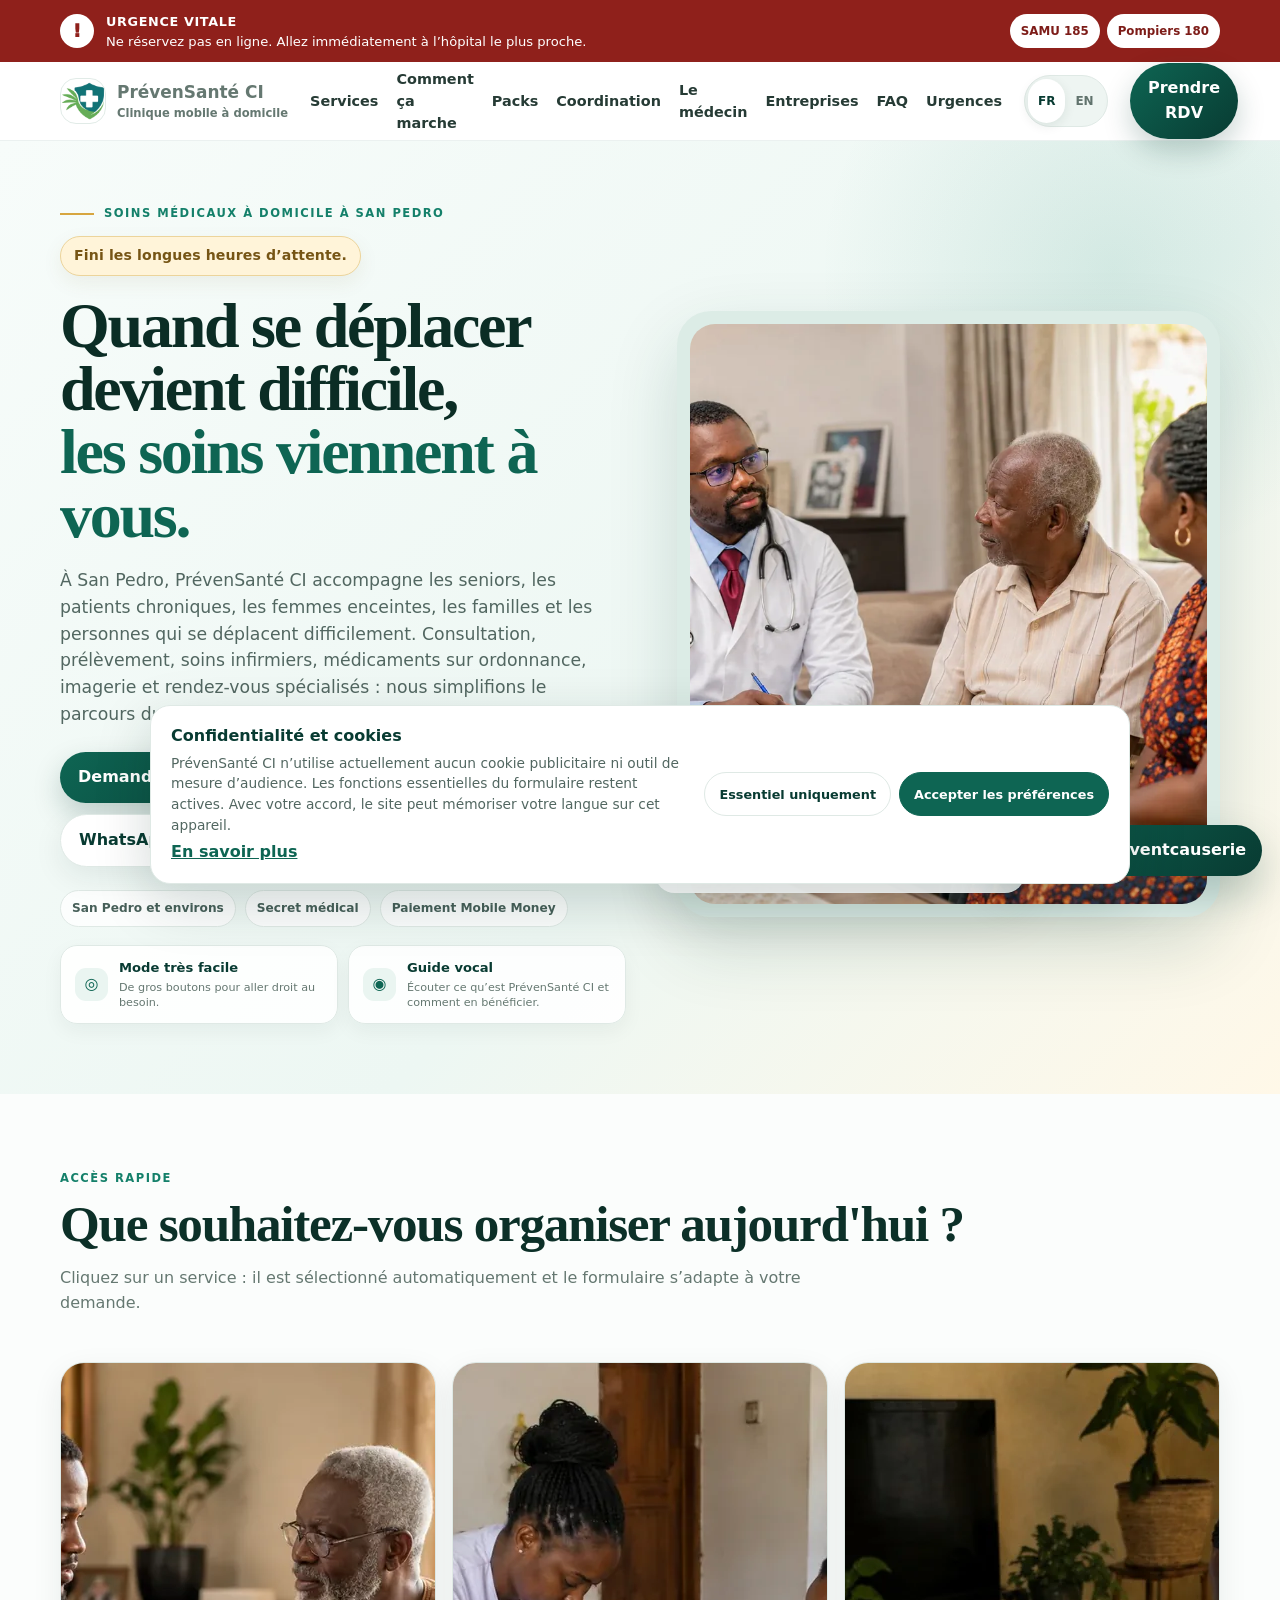
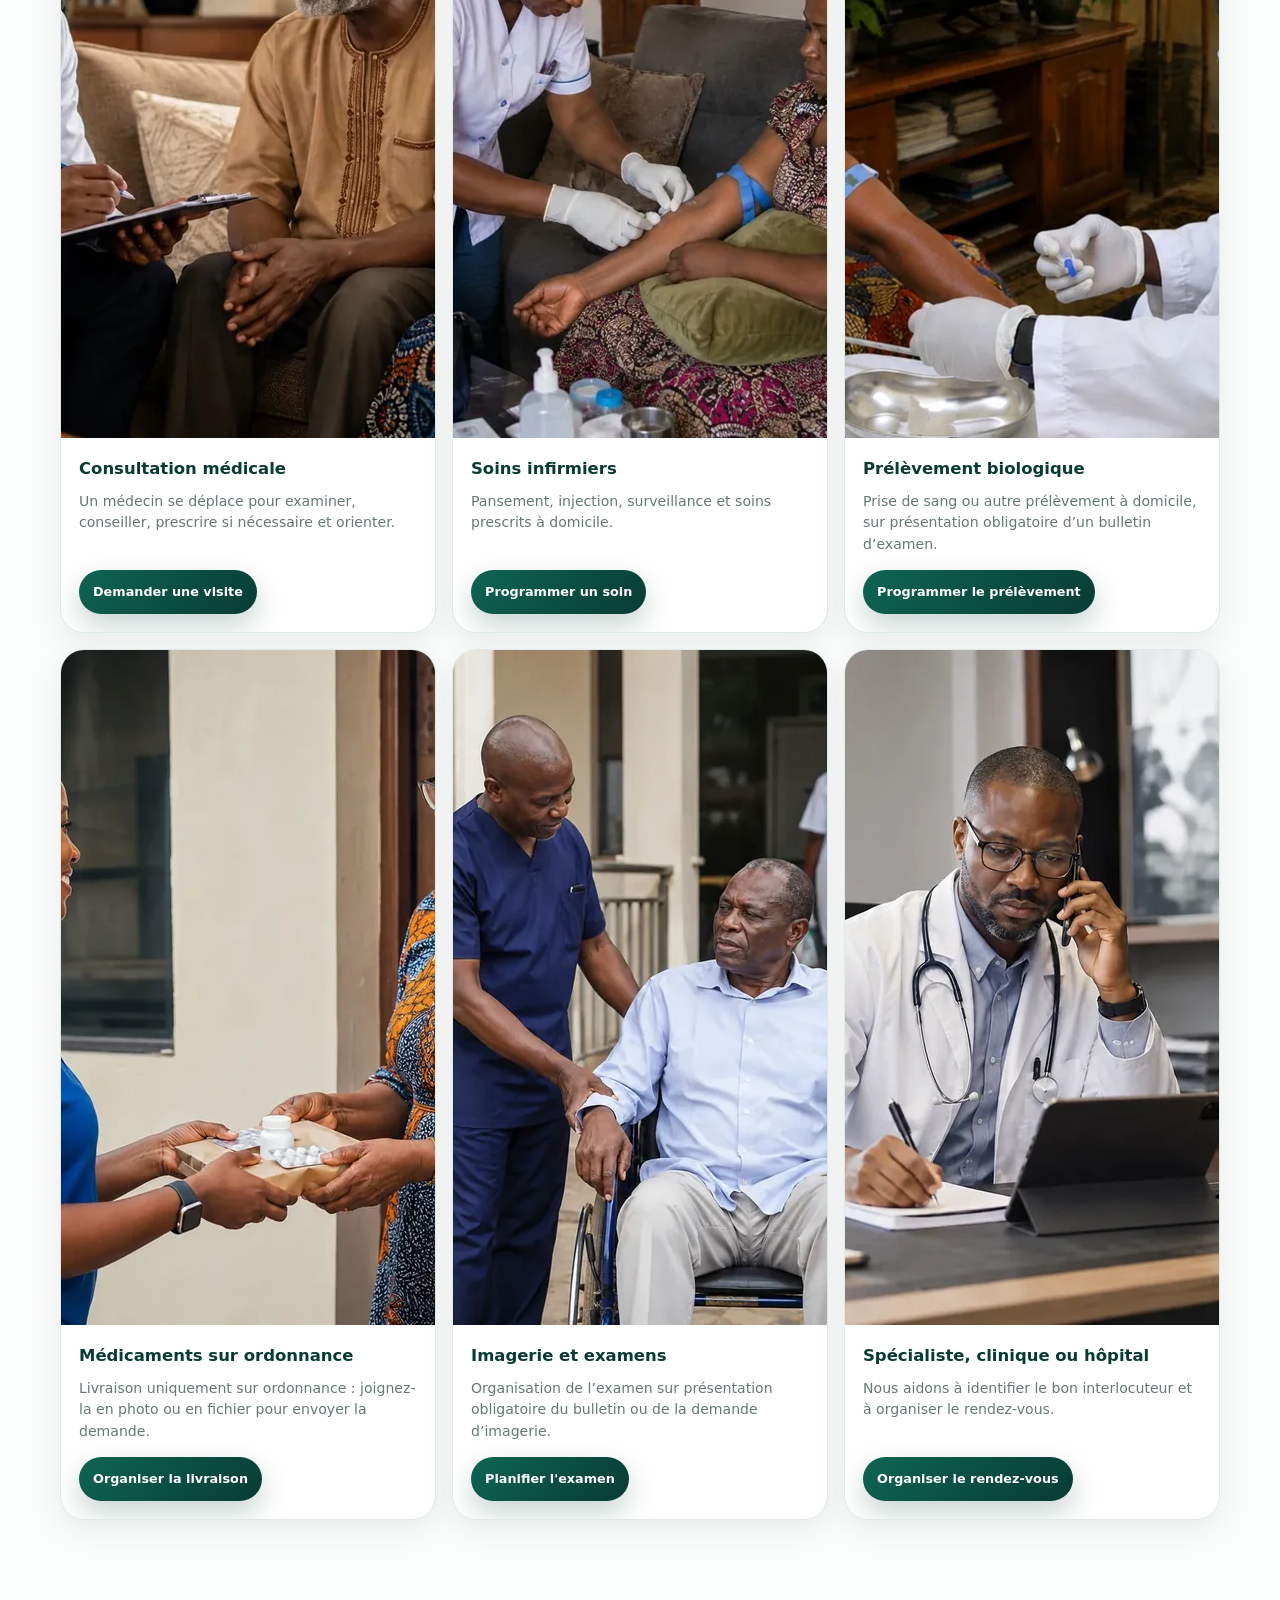
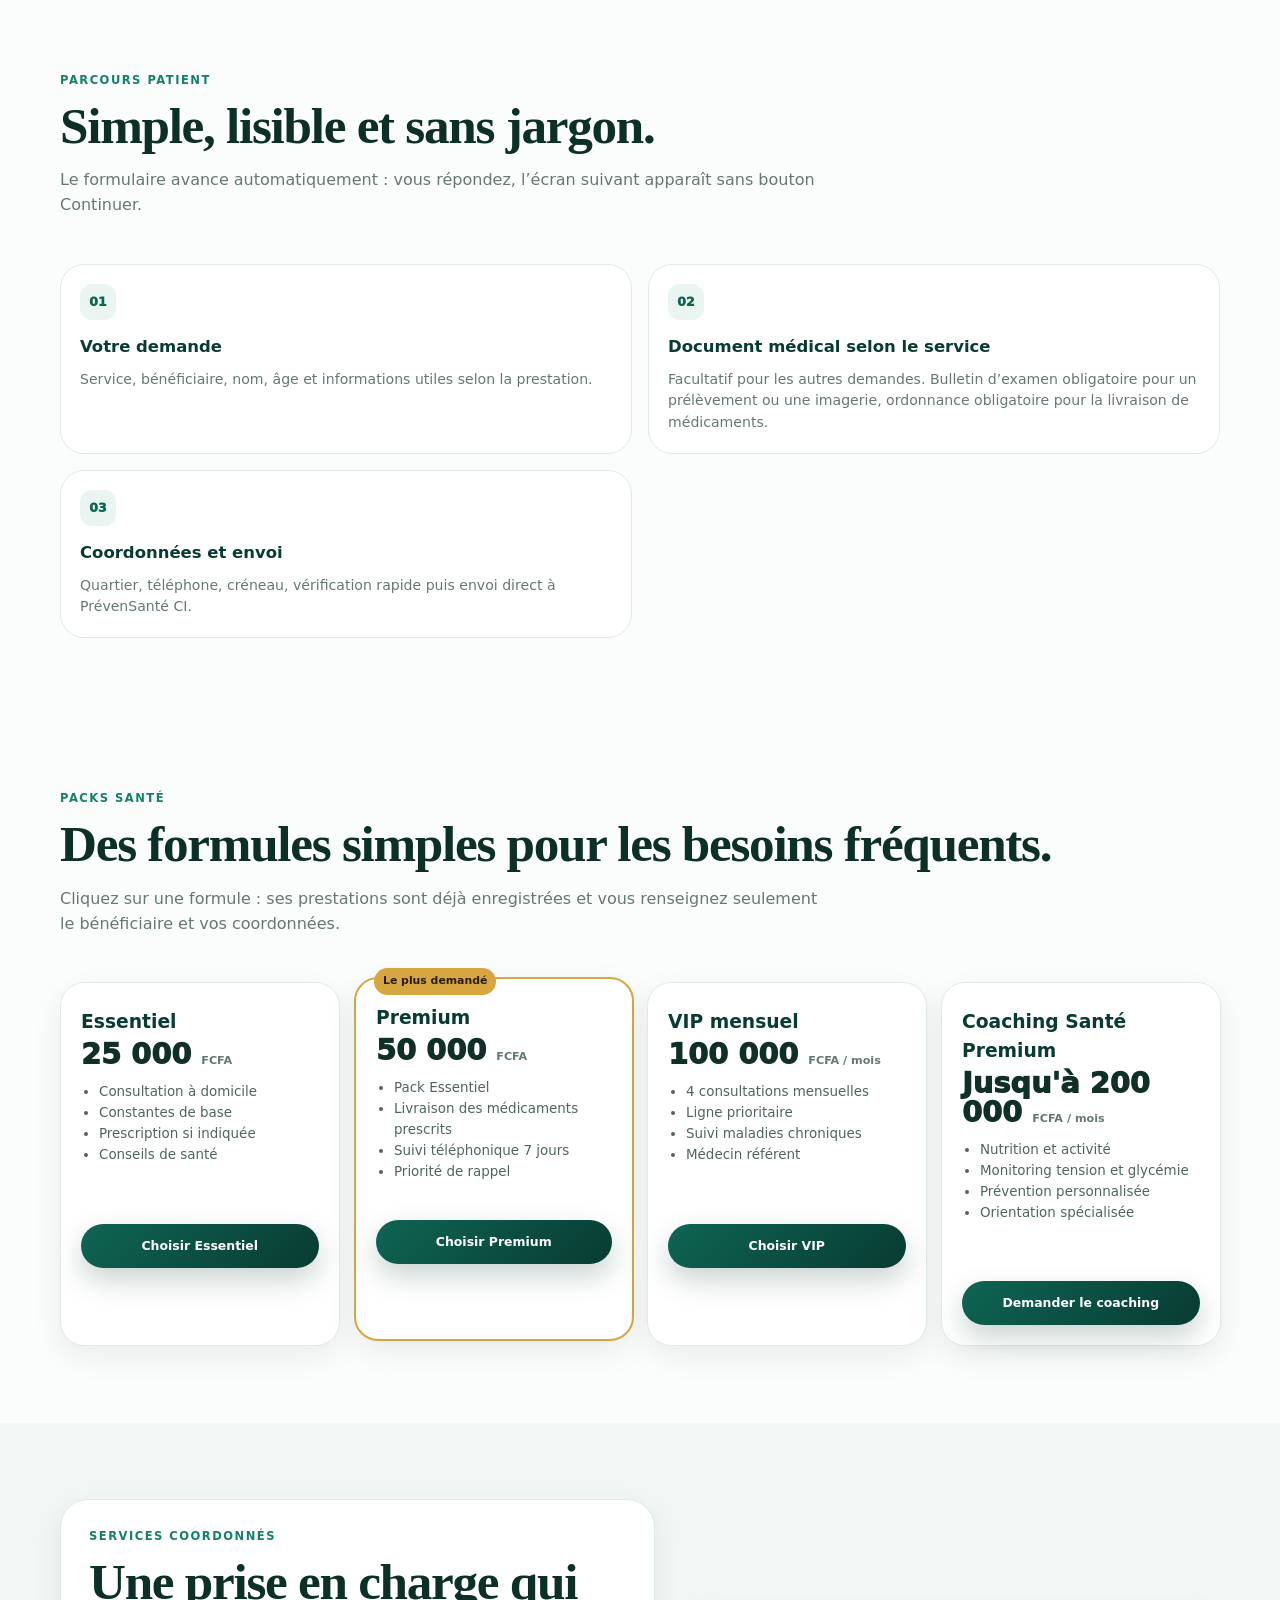
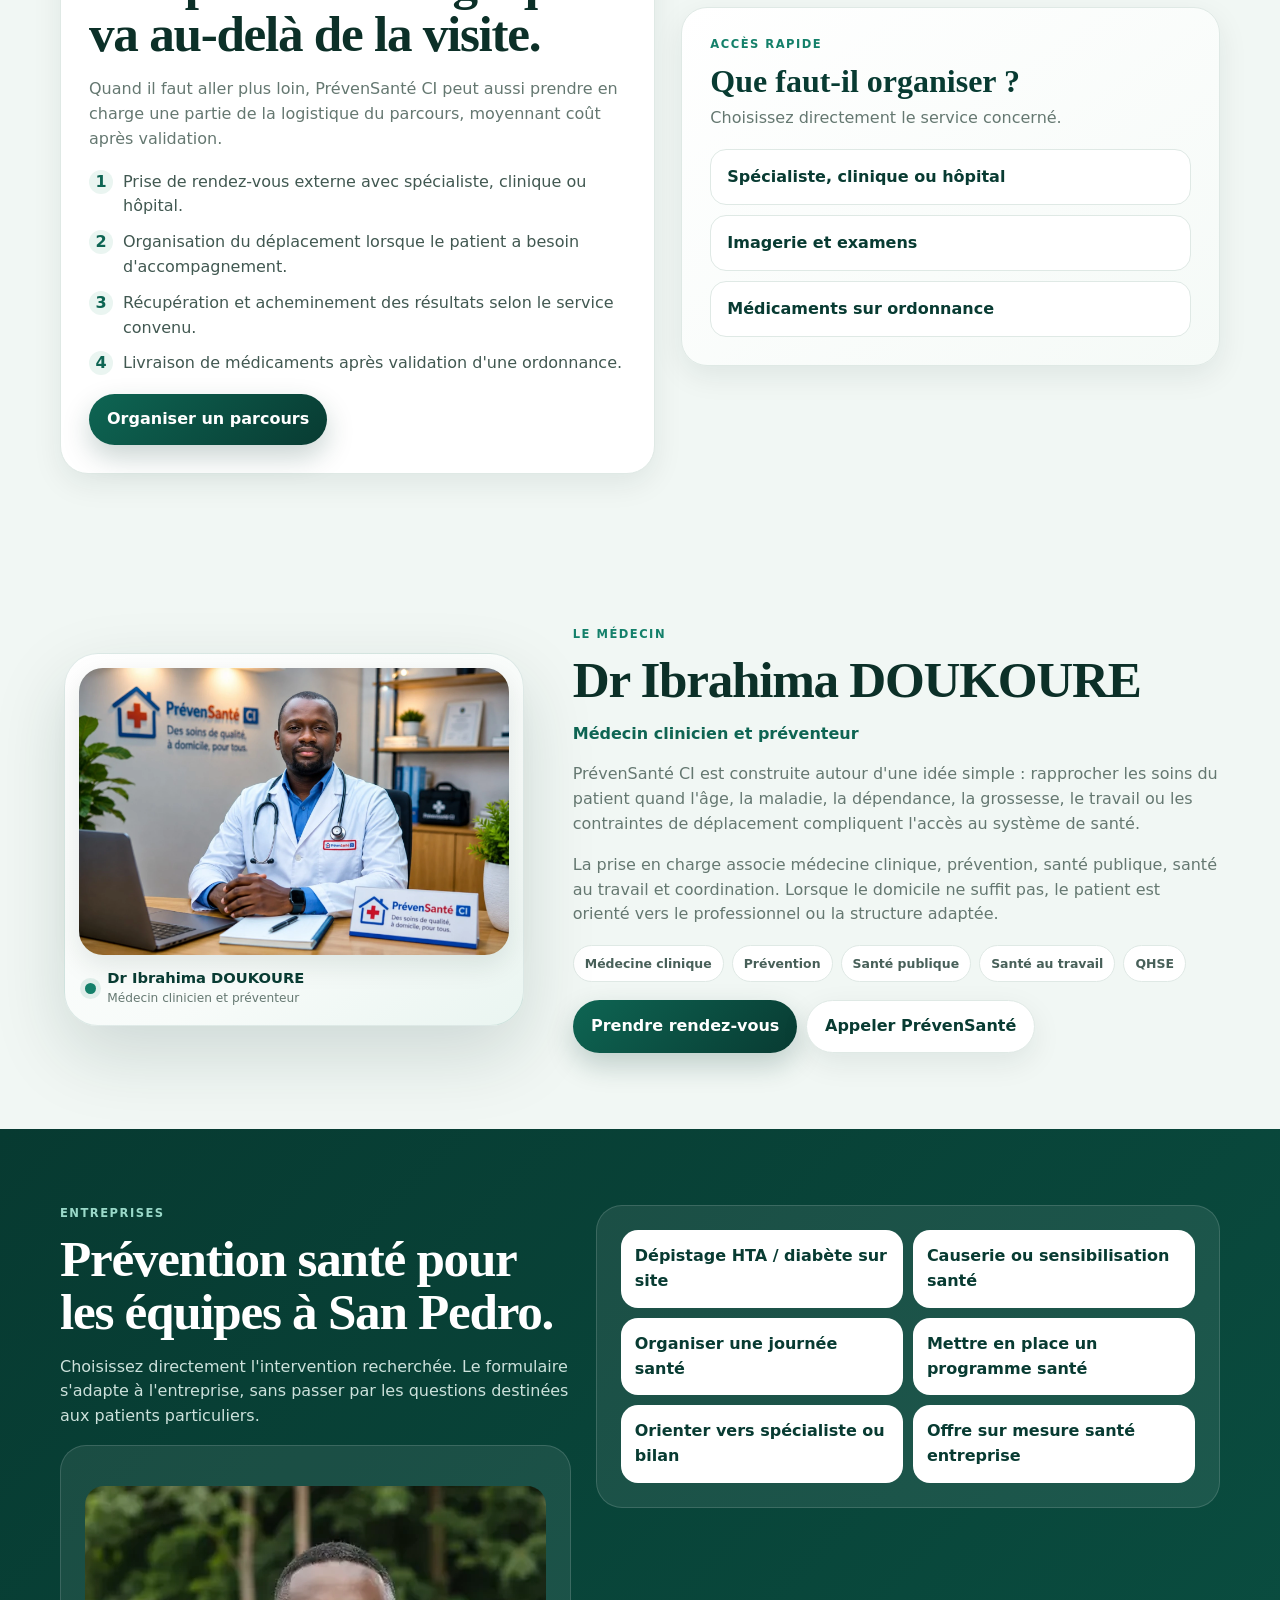
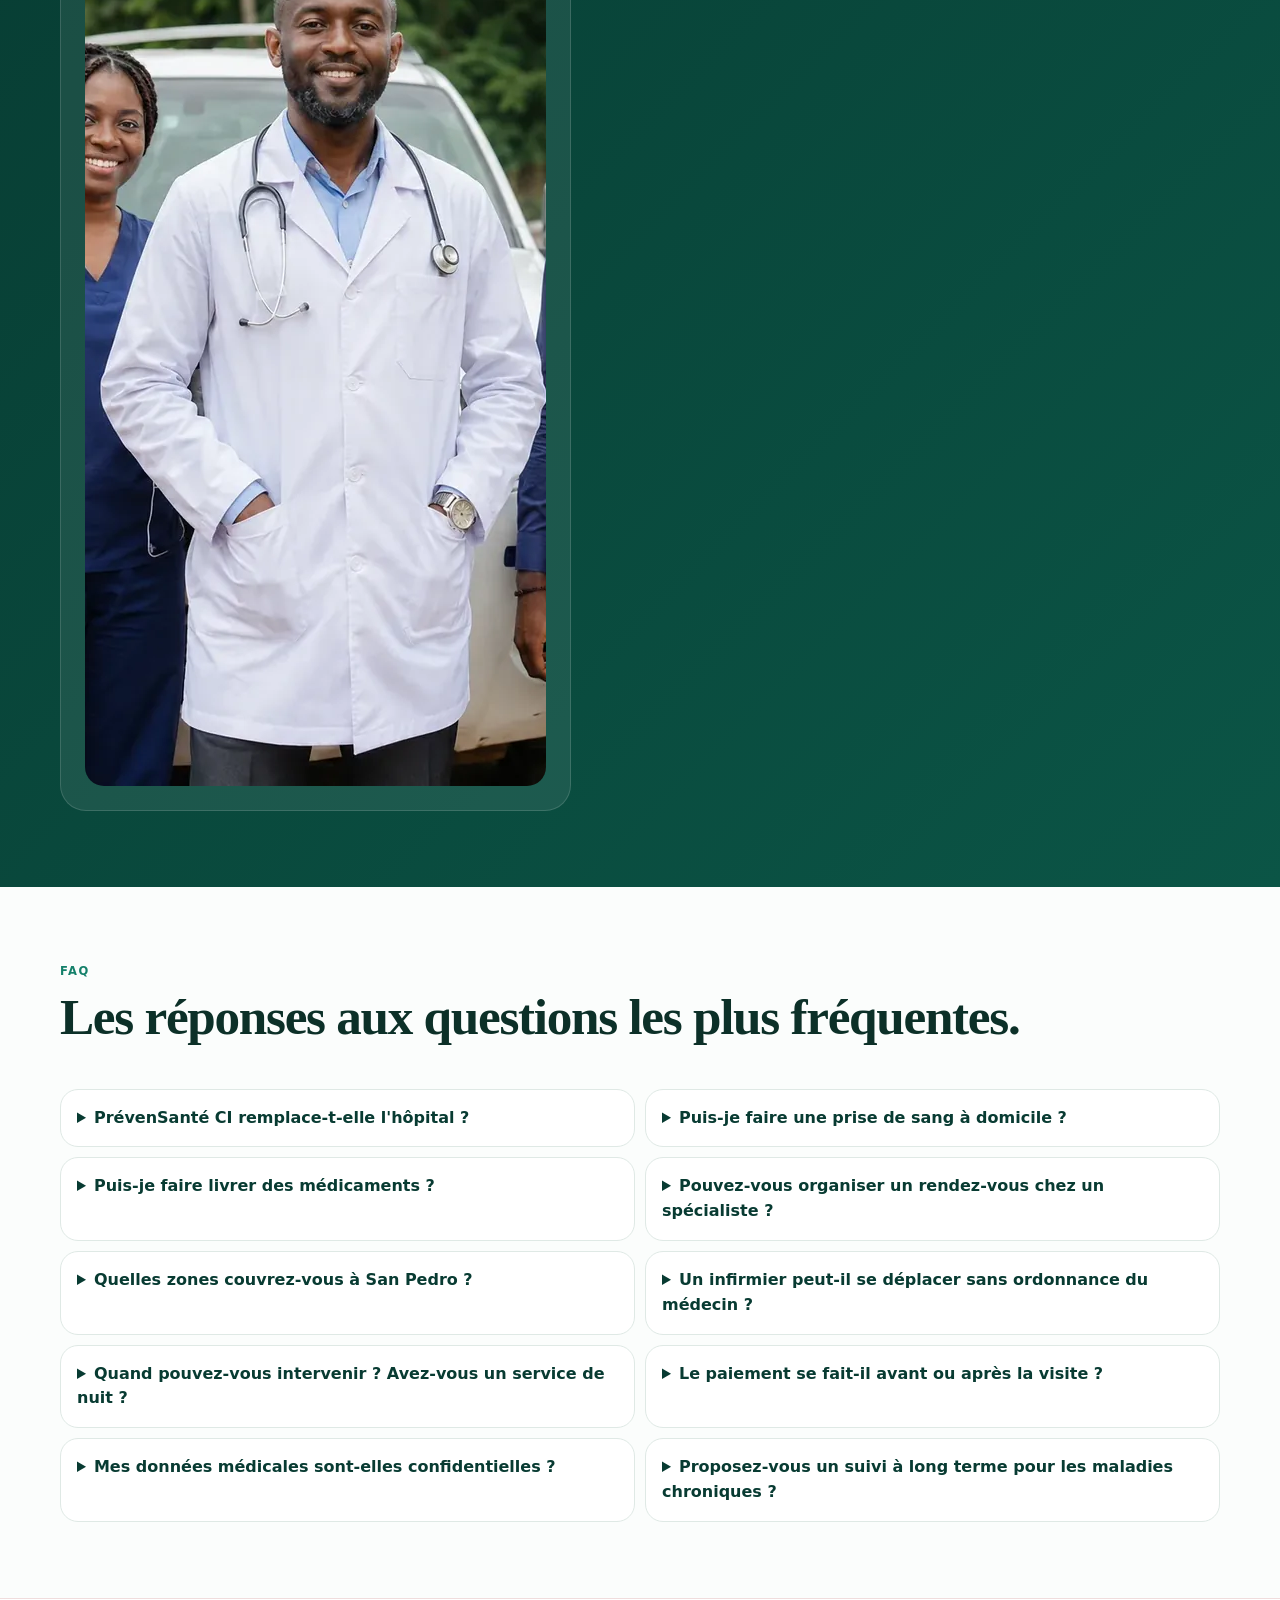
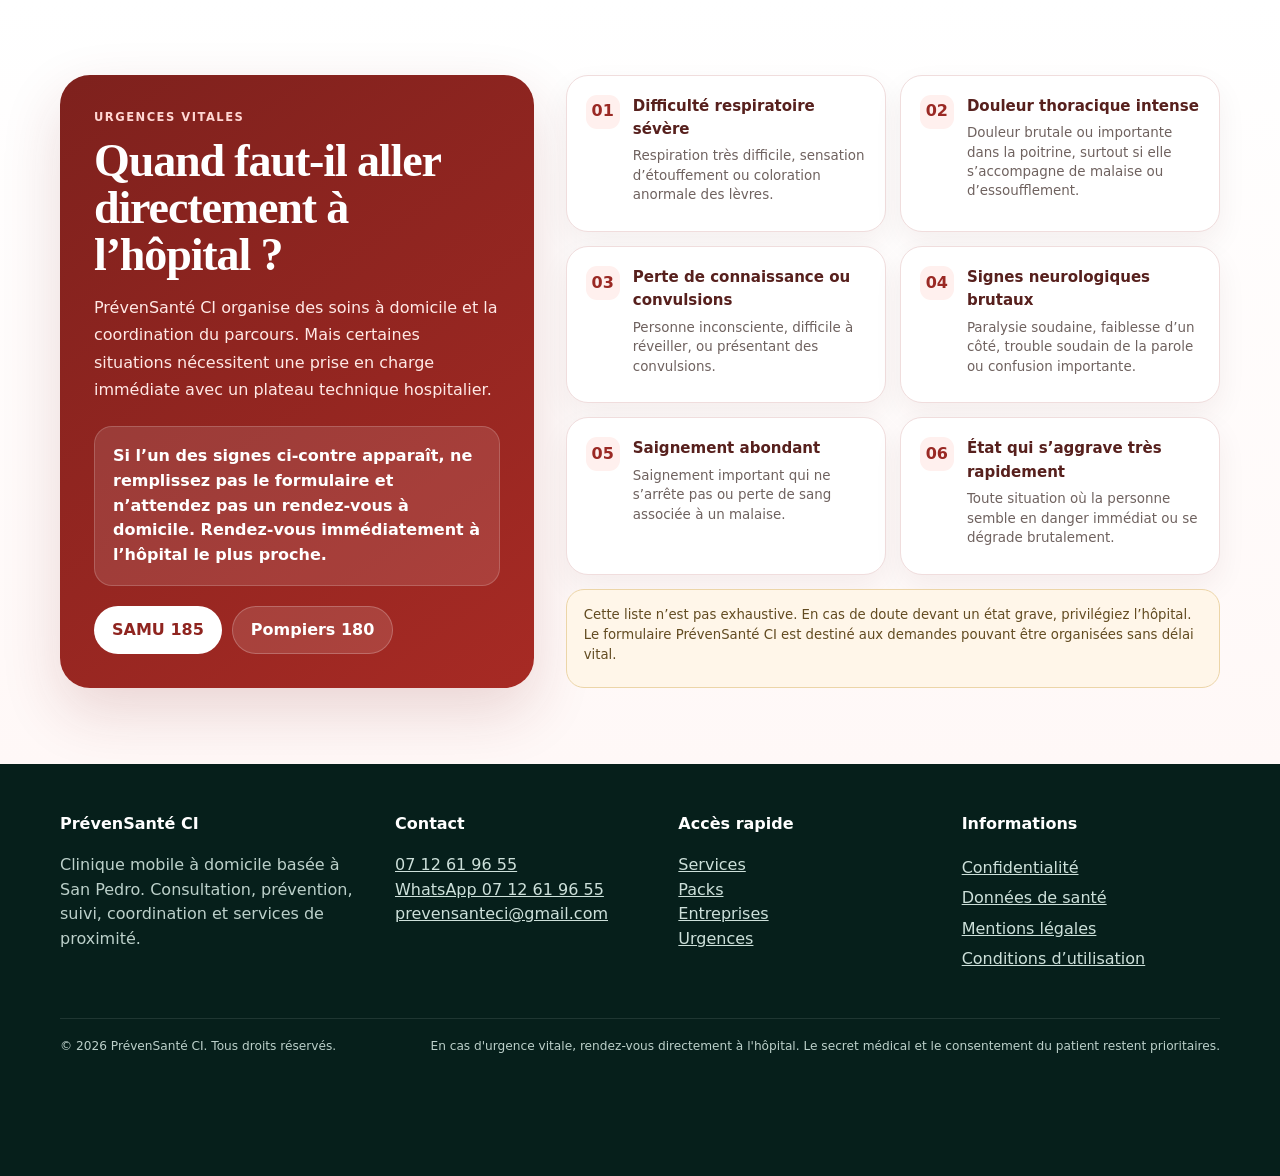
==== commit d9afc18e: "Mise à jour avec correction" ====
--- a/index.html
+++ b/index.html
@@ -8,13 +8,17 @@
 <meta content="index,follow,max-image-preview:large,max-snippet:-1,max-video-preview:-1" name="robots"/>
 <meta content="telephone=yes" name="format-detection"/>
 <link href="https://prevensanteci.github.io/" rel="canonical"/>
+<meta name="description" content="Médecin et soins à domicile à San Pedro, Côte d’Ivoire : consultation médicale, soins infirmiers, prélèvement biologique, livraison médicaments sur ordonnance. PrévenSanté CI — 07 12 61 96 55."/>
+<link rel="alternate" hreflang="fr" href="https://prevensanteci.github.io/"/>
+<link rel="alternate" hreflang="en" href="https://prevensanteci.github.io/?lang=en"/>
+<link rel="alternate" hreflang="x-default" href="https://prevensanteci.github.io/"/>
 <meta content="website" property="og:type"/>
 <meta content="fr_CI" property="og:locale"/>
 <meta content="PrévenSanté CI | Médecin et soins à domicile à San Pedro" property="og:title"/>
 <meta content="Soins médicaux à domicile à San Pedro : consultation, soins infirmiers, prélèvements sur bulletin, médicaments sur ordonnance, imagerie et coordination des soins." property="og:description"/>
 <meta content="https://prevensanteci.github.io/" property="og:url"/>
 <meta content="summary_large_image" name="twitter:card"/>
-<meta content="Médecin et soins à domicile à San Pedro, Côte d’Ivoire : consultation médicale, soins infirmiers, prélèvements sur bulletin, médicaments sur ordonnance, imagerie et coordination de rendez-vous." name="description"/>
+
 <title>PrévenSanté CI | Médecin et soins à domicile à San Pedro</title>
 <script type="application/ld+json">{"@context":"https://schema.org","@type":"MedicalClinic","@id":"https://prevensanteci.github.io/#clinic","name":"PrévenSanté CI","url":"https://prevensanteci.github.io/","image":"https://prevensanteci.github.io/og-prevensante.webp","telephone":"+2250712619655","email":"prevensanteci@gmail.com","description":"Service de soins médicaux à domicile et de coordination des soins à San Pedro, Côte d’Ivoire.","address":{"@type":"PostalAddress","addressLocality":"San Pedro","addressCountry":"CI"},"areaServed":{"@type":"City","name":"San Pedro"},"hasOfferCatalog":{"@type":"OfferCatalog","name":"Services de santé à domicile","itemListElement":[{"@type":"Offer","itemOffered":{"@type":"MedicalProcedure","name":"Consultation médicale à domicile"}},{"@type":"Offer","itemOffered":{"@type":"MedicalProcedure","name":"Soins infirmiers à domicile"}},{"@type":"Offer","itemOffered":{"@type":"MedicalTest","name":"Prélèvement biologique à domicile"}},{"@type":"Offer","itemOffered":{"@type":"Service","name":"Coordination d’imagerie et d’examens"}},{"@type":"Offer","itemOffered":{"@type":"Service","name":"Coordination de rendez-vous spécialisés"}}]}}</script>
 <meta content="PrévenSanté CI" name="application-name"/>
@@ -44,7 +48,18 @@
 <div class="pack featured" data-pack-card="premium"><span class="badge" data-i18n="popular">Le plus demandé</span><h3>Premium</h3><div class="price">50 000 <small>FCFA</small></div><ul><li data-i18n="pr1">Pack Essentiel</li><li data-i18n="pr2">Livraison des médicaments prescrits</li><li data-i18n="pr3">Suivi téléphonique 7 jours</li><li data-i18n="pr4">Priorité de rappel</li></ul><button class="btn btn-primary" data-i18n="choosePremium" data-pack="premium">Choisir Premium</button></div>
 <div class="pack" data-pack-card="vip"><h3 data-i18n="packVip">VIP mensuel</h3><div class="price">100 000 <small data-i18n="perMonth">FCFA / mois</small></div><ul><li data-i18n="vipFeature1">4 consultations mensuelles</li><li data-i18n="vipFeature2">Ligne prioritaire</li><li data-i18n="vipFeature3">Suivi maladies chroniques</li><li data-i18n="vipFeature4">Médecin référent</li></ul><button class="btn btn-primary" data-i18n="chooseVip" data-pack="vip">Choisir VIP</button></div>
 <div class="pack" data-pack-card="coaching"><h3 data-i18n="packCoaching">Coaching Santé Premium</h3><div class="price"><span data-i18n="upTo">Jusqu'à</span> 200 000 <small data-i18n="perMonth">FCFA / mois</small></div><ul><li data-i18n="c1">Nutrition et activité</li><li data-i18n="c2">Monitoring tension et glycémie</li><li data-i18n="c3">Prévention personnalisée</li><li data-i18n="c4">Orientation spécialisée</li></ul><button class="btn btn-primary" data-i18n="chooseCoaching" data-pack="coaching">Demander le coaching</button></div>
-</div></div></section><section class="section alt" id="coordination"><div class="container coord-grid"><div class="coord-copy"><div class="kicker" data-i18n="coordKicker">Services coordonnés</div><h2 data-i18n="coordTitle">Une prise en charge qui va au-delà de la visite.</h2><p class="lead" data-i18n="coordLead">Quand il faut aller plus loin, PrévenSanté CI peut aussi prendre en charge une partie de la logistique du parcours, moyennant coût après validation.</p><ul><li><span class="dot">1</span><span data-i18n="coord1">Prise de rendez-vous externe avec spécialiste, clinique ou hôpital.</span></li><li><span class="dot">2</span><span data-i18n="coord2">Organisation du déplacement lorsque le patient a besoin d'accompagnement.</span></li><li><span class="dot">3</span><span data-i18n="coord3">Récupération et acheminement des résultats selon le service convenu.</span></li><li><span class="dot">4</span><span data-i18n="coord4">Livraison de médicaments après validation d'une ordonnance.</span></li></ul><div class="coord-cta"><button class="btn btn-primary" data-i18n="coordBtn" data-open="specialist">Organiser un parcours</button></div></div><div class="coord-actions-card"><div class="kicker" data-i18n="coordQuickKicker">Accès rapide</div><h3 data-i18n="coordQuickTitle">Que faut-il organiser ?</h3><p class="coord-quick-text" data-i18n="coordQuickText">Choisissez directement le service concerné.</p><div class="coord-quick-actions"><button class="coord-quick-btn" data-i18n="sSpecialistTitle" data-open="specialist">Spécialiste, clinique ou hôpital</button><button class="coord-quick-btn" data-i18n="sImagingTitle" data-open="imaging">Imagerie et examens</button><button class="coord-quick-btn" data-i18n="sMedsTitle" data-open="meds">Médicaments sur ordonnance</button></div></div></div></section><section class="section alt" id="doctor"><div class="container doctor-grid"><div class="doctor-photo"><img alt="Dr Ibrahima DOUKOURE, médecin clinicien et préventeur à San Pedro" decoding="async" fetchpriority="low" height="1022" loading="lazy" src="dr-doukoure.webp" width="1536"/><div class="doctor-photo-meta"><span aria-hidden="true" class="dot"></span><div><strong>Dr Ibrahima DOUKOURE</strong><small data-i18n="doctorRole">Médecin clinicien et préventeur</small></div></div></div><div class="doctor-copy"><div class="kicker" data-i18n="doctorKicker">Le médecin</div><h2>Dr Ibrahima DOUKOURE</h2><div class="role" data-i18n="doctorRole">Médecin clinicien et préventeur</div><p class="lead" data-i18n="doctorText1">PrévenSanté CI est construite autour d'une idée simple : rapprocher les soins du patient quand l'âge, la maladie, la dépendance, la grossesse, le travail ou les contraintes de déplacement compliquent l'accès au système de santé.</p><p class="lead" data-i18n="doctorText2">La prise en charge associe médecine clinique, prévention, santé publique, santé au travail et coordination. Lorsque le domicile ne suffit pas, le patient est orienté vers le professionnel ou la structure adaptée.</p><div class="credential-row"><span class="credential" data-i18n="cred1">Médecine clinique</span><span class="credential" data-i18n="cred2">Prévention</span><span class="credential" data-i18n="cred3">Santé publique</span><span class="credential" data-i18n="cred4">Santé au travail</span><span class="credential" data-i18n="cred5">QHSE</span></div><div class="doctor-actions"><button class="btn btn-primary" data-i18n="doctorBtn" data-open="">Prendre rendez-vous</button><a class="btn btn-soft" data-i18n="callDoctor" href="tel:+2250712619655">Appeler PrévenSanté</a></div></div></div></section><section class="section dark" id="business"><div class="container enterprise"><div><div class="kicker" data-i18n="businessKicker">Entreprises</div><h2 data-i18n="businessTitle">Prévention santé pour les équipes à San Pedro.</h2><p class="lead" data-i18n="businessLead">Choisissez directement l'intervention recherchée. Le formulaire s'adapte à l'entreprise, sans passer par les questions destinées aux patients particuliers.</p><div class="enterprise-card"><img alt="Équipe médicale mobile" decoding="async" fetchpriority="low" height="900" loading="lazy" src="entreprise-sante.webp" width="1200"/></div></div><div class="enterprise-card"><div class="enterprise-actions"><button data-i18n="biz1" data-open="biz_screen">Dépistage HTA / diabète sur site</button><button data-i18n="biz2" data-open="biz_awareness">Causerie ou sensibilisation santé</button><button data-i18n="biz3" data-open="biz_day">Organiser une journée santé</button><button data-i18n="biz4" data-open="biz_program">Mettre en place un programme santé</button><button data-i18n="biz5" data-open="biz_referral">Orienter vers spécialiste ou bilan</button><button data-i18n="biz6" data-open="biz_custom">Offre sur mesure santé entreprise</button></div></div></div></section><section class="section" id="faq"><div class="container"><div class="section-head"><div><div class="kicker">FAQ</div><h2 data-i18n="faqTitle">Les réponses aux questions les plus fréquentes.</h2></div></div><div class="faq"><details><summary data-i18n="faq1q">PrévenSanté CI remplace-t-elle l'hôpital ?</summary><p data-i18n="faq1a">Non. Les urgences vitales et les situations nécessitant un plateau technique doivent être prises en charge à l'hôpital.</p></details><details><summary data-i18n="faq2q">Puis-je faire une prise de sang à domicile ?</summary><p data-i18n="faq2a">Oui. Un bulletin d’examen est obligatoire : joignez-le en photo ou en fichier avant l’envoi de la demande.</p></details><details><summary data-i18n="faq3q">Puis-je faire livrer des médicaments ?</summary><p data-i18n="faq3a">Oui, sur ordonnance valide. Joignez l’ordonnance en photo ou en fichier avant d’envoyer la demande ; le coût est confirmé avant l’achat.</p></details><details><summary data-i18n="faq4q">Pouvez-vous organiser un rendez-vous chez un spécialiste ?</summary><p data-i18n="faq4a">Oui. PrévenSanté CI peut aider à identifier le bon interlocuteur, prendre rendez-vous et organiser la logistique.</p></details></div></div></section></main>
+</div></div></section><section class="section alt" id="coordination"><div class="container coord-grid"><div class="coord-copy"><div class="kicker" data-i18n="coordKicker">Services coordonnés</div><h2 data-i18n="coordTitle">Une prise en charge qui va au-delà de la visite.</h2><p class="lead" data-i18n="coordLead">Quand il faut aller plus loin, PrévenSanté CI peut aussi prendre en charge une partie de la logistique du parcours, moyennant coût après validation.</p><ul><li><span class="dot">1</span><span data-i18n="coord1">Prise de rendez-vous externe avec spécialiste, clinique ou hôpital.</span></li><li><span class="dot">2</span><span data-i18n="coord2">Organisation du déplacement lorsque le patient a besoin d'accompagnement.</span></li><li><span class="dot">3</span><span data-i18n="coord3">Récupération et acheminement des résultats selon le service convenu.</span></li><li><span class="dot">4</span><span data-i18n="coord4">Livraison de médicaments après validation d'une ordonnance.</span></li></ul><div class="coord-cta"><button class="btn btn-primary" data-i18n="coordBtn" data-open="specialist">Organiser un parcours</button></div></div><div class="coord-actions-card"><div class="kicker" data-i18n="coordQuickKicker">Accès rapide</div><h3 data-i18n="coordQuickTitle">Que faut-il organiser ?</h3><p class="coord-quick-text" data-i18n="coordQuickText">Choisissez directement le service concerné.</p><div class="coord-quick-actions"><button class="coord-quick-btn" data-i18n="sSpecialistTitle" data-open="specialist">Spécialiste, clinique ou hôpital</button><button class="coord-quick-btn" data-i18n="sImagingTitle" data-open="imaging">Imagerie et examens</button><button class="coord-quick-btn" data-i18n="sMedsTitle" data-open="meds">Médicaments sur ordonnance</button></div></div></div></section><section class="section alt" id="doctor"><div class="container doctor-grid"><div class="doctor-photo"><img alt="Dr Ibrahima DOUKOURE, médecin clinicien et préventeur à San Pedro" decoding="async" fetchpriority="low" height="1022" loading="lazy" src="dr-doukoure.webp" width="1536"/><div class="doctor-photo-meta"><span aria-hidden="true" class="dot"></span><div><strong>Dr Ibrahima DOUKOURE</strong><small data-i18n="doctorRole">Médecin clinicien et préventeur</small></div></div></div><div class="doctor-copy"><div class="kicker" data-i18n="doctorKicker">Le médecin</div><h2>Dr Ibrahima DOUKOURE</h2><div class="role" data-i18n="doctorRole">Médecin clinicien et préventeur</div><p class="lead" data-i18n="doctorText1">PrévenSanté CI est construite autour d'une idée simple : rapprocher les soins du patient quand l'âge, la maladie, la dépendance, la grossesse, le travail ou les contraintes de déplacement compliquent l'accès au système de santé.</p><p class="lead" data-i18n="doctorText2">La prise en charge associe médecine clinique, prévention, santé publique, santé au travail et coordination. Lorsque le domicile ne suffit pas, le patient est orienté vers le professionnel ou la structure adaptée.</p><div class="credential-row"><span class="credential" data-i18n="cred1">Médecine clinique</span><span class="credential" data-i18n="cred2">Prévention</span><span class="credential" data-i18n="cred3">Santé publique</span><span class="credential" data-i18n="cred4">Santé au travail</span><span class="credential" data-i18n="cred5">QHSE</span></div><div class="doctor-actions"><button class="btn btn-primary" data-i18n="doctorBtn" data-open="">Prendre rendez-vous</button><a class="btn btn-soft" data-i18n="callDoctor" href="tel:+2250712619655">Appeler PrévenSanté</a></div></div></div></section><section class="section dark" id="business"><div class="container enterprise"><div><div class="kicker" data-i18n="businessKicker">Entreprises</div><h2 data-i18n="businessTitle">Prévention santé pour les équipes à San Pedro.</h2><p class="lead" data-i18n="businessLead">Choisissez directement l'intervention recherchée. Le formulaire s'adapte à l'entreprise, sans passer par les questions destinées aux patients particuliers.</p><div class="enterprise-card"><img alt="Équipe médicale mobile" decoding="async" fetchpriority="low" height="900" loading="lazy" src="entreprise-sante.webp" width="1200"/></div></div><div class="enterprise-card"><div class="enterprise-actions"><button data-i18n="biz1" data-open="biz_screen">Dépistage HTA / diabète sur site</button><button data-i18n="biz2" data-open="biz_awareness">Causerie ou sensibilisation santé</button><button data-i18n="biz3" data-open="biz_day">Organiser une journée santé</button><button data-i18n="biz4" data-open="biz_program">Mettre en place un programme santé</button><button data-i18n="biz5" data-open="biz_referral">Orienter vers spécialiste ou bilan</button><button data-i18n="biz6" data-open="biz_custom">Offre sur mesure santé entreprise</button></div></div></div></section><section class="section" id="faq"><div class="container"><div class="section-head"><div><div class="kicker">FAQ</div><h2 data-i18n="faqTitle">Les réponses aux questions les plus fréquentes.</h2></div></div><div class="faq">
+<details><summary data-i18n="faq1q">PrévenSanté CI remplace-t-elle l'hôpital ?</summary><p data-i18n="faq1a">Non. Les urgences vitales et les situations nécessitant un plateau technique doivent être prises en charge à l'hôpital.</p></details>
+<details><summary data-i18n="faq2q">Puis-je faire une prise de sang à domicile ?</summary><p data-i18n="faq2a">Oui. Un bulletin d'examen est obligatoire : joignez-le en photo ou en fichier avant l'envoi de la demande.</p></details>
+<details><summary data-i18n="faq3q">Puis-je faire livrer des médicaments ?</summary><p data-i18n="faq3a">Oui, sur ordonnance valide. Joignez l'ordonnance en photo ou en fichier avant d'envoyer la demande ; le coût est confirmé avant l'achat.</p></details>
+<details><summary data-i18n="faq4q">Pouvez-vous organiser un rendez-vous chez un spécialiste ?</summary><p data-i18n="faq4a">Oui. PrévenSanté CI peut aider à identifier le bon interlocuteur, prendre rendez-vous et organiser la logistique.</p></details>
+<details><summary data-i18n="faq5q">Quelles zones couvrez-vous à San Pedro ?</summary><p data-i18n="faq5a">Nous intervenons dans tous les quartiers de San Pedro : Bardot, Balmer, Lac, Zone industrielle, Séwéké, Poudrière et environs. Contactez-nous pour confirmer votre adresse avant toute demande.</p></details>
+<details><summary data-i18n="faq6q">Un infirmier peut-il se déplacer sans ordonnance du médecin ?</summary><p data-i18n="faq6a">Oui pour certains soins courants comme un pansement simple. Pour une injection, une perfusion ou tout soin prescrit, la prescription est nécessaire. Indiquez-le dans le formulaire et l'équipe vous confirme la faisabilité.</p></details>
+<details><summary data-i18n="faq7q">Quand pouvez-vous intervenir ? Avez-vous un service de nuit ?</summary><p data-i18n="faq7a">Nous sommes disponibles 7 jours sur 7 pour organiser les soins planifiés. Pour les situations urgentes hors urgences vitales, contactez-nous directement par téléphone ou WhatsApp afin que nous évaluions la possibilité d'une intervention rapide.</p></details>
+<details><summary data-i18n="faq8q">Le paiement se fait-il avant ou après la visite ?</summary><p data-i18n="faq8a">Le tarif est confirmé avant toute intervention. Le règlement s'effectue au moment de la prise en charge, par Orange Money, MTN Money, Wave, Moov Money ou espèces. Ne versez aucune somme avant confirmation de l'équipe PrévenSanté CI.</p></details>
+<details><summary data-i18n="faq9q">Mes données médicales sont-elles confidentielles ?</summary><p data-i18n="faq9a">Oui. Toute l'équipe est soumise au secret médical. Vos informations ne sont jamais partagées sans votre consentement explicite. Le dossier clinique est tenu séparément du formulaire de demande en ligne.</p></details>
+<details><summary data-i18n="faq10q">Proposez-vous un suivi à long terme pour les maladies chroniques ?</summary><p data-i18n="faq10a">Oui. Le pack VIP (100 000 FCFA/mois) inclut 4 consultations mensuelles, un suivi structuré pour l'hypertension, le diabète et d'autres maladies chroniques, ainsi qu'un médecin référent. Cliquez sur le pack pour démarrer la demande directement.</p></details>
+</div></div></section></main>
 <section class="section vital-section" id="vital-emergencies">
 <div class="container vital-shell">
 <div class="vital-intro">
@@ -119,4 +134,16 @@
 <div class="success" id="success"><div aria-hidden="true" class="success-mark">✓</div><h3 id="successTitle">Demande transmise.</h3><p id="successText">Votre demande a été transmise automatiquement à PrévenSanté CI. Conservez la référence affichée et attendez la confirmation de l’équipe.</p><div class="request-ref" id="successRef"></div><a aria-label="Contacter PrévenSanté CI sur WhatsApp" class="btn btn-soft" href="https://wa.me/2250712619655" rel="noopener" target="_blank">Contacter sur WhatsApp si besoin</a><button class="btn btn-primary" data-i18n="close" id="successClose" type="button">Fermer</button></div>
 </div></form></div></div>
 <button class="preventcauserie-launch" data-i18n="preventcauserieLaunch" id="preventcauserieLaunch">Assistant Preventcauserie</button><div class="preventcauserie-panel" id="preventcauseriePanel"><div class="preventcauserie-head"><div><h3 data-i18n="preventcauserieTitle">Assistant Preventcauserie</h3><p data-i18n="preventcauserieSub">Questions, orientation et rendez-vous</p></div><button class="close" id="preventcauserieClose">×</button></div><div class="preventcauserie-disclaimer" data-i18n="preventcauserieDisclaimer">Orientation automatique, sans diagnostic médical. En cas d’urgence vitale, allez directement à l’hôpital.</div><div class="preventcauserie-chips"><button class="chip" data-i18n="preventcauserieDoctor" data-preventcauserie="consultation">Voir un médecin</button><button class="chip" data-i18n="preventcauserieLab" data-preventcauserie="lab">Prélèvement</button><button class="chip" data-i18n="preventcauserieMeds" data-preventcauserie="meds">Médicaments</button><button class="chip" data-i18n="preventcauserieBusiness" data-preventcauserie="business">Entreprise</button><button class="chip" data-i18n="sImagingTitle" data-preventcauserie="imaging">Imagerie / examen</button><button class="chip" data-i18n="sSpecialistTitle" data-preventcauserie="specialist">Spécialiste</button><button class="chip" data-i18n="callback" data-preventcauserie="callback">Être rappelé</button><button class="chip" data-i18n="preventcauserieEmergency" data-preventcauserie="emergency">Urgence</button></div></div>
-<script defer="" src="privacy-consent.js"></script><script defer="" src="i18n.js"></script><script defer="" src="services.js"></script><script defer="" src="app.js"></script><script defer="" src="preventcauserie.js"></script></body></html>
+<!--
+  ORDRE DE CHARGEMENT — NE PAS MODIFIER
+  privacy-consent.js  : bandeau de confidentialité et préférences
+  i18n.js             : définit I18N, PACK_SPEECH, VOICE_GUIDE (requis par app.js)
+  services.js         : définit SERVICES, REQUIRED_DOCUMENTS (requis par app.js)
+  app.js              : logique principale — dépend des deux fichiers ci-dessus
+  preventcauserie.js  : panel Preventcauserie — dépend de openModal() dans app.js
+-->
+<script defer src="privacy-consent.js"></script>
+<script defer src="i18n.js"></script>
+<script defer src="services.js"></script>
+<script defer src="app.js"></script>
+<script defer src="preventcauserie.js"></script></body></html>
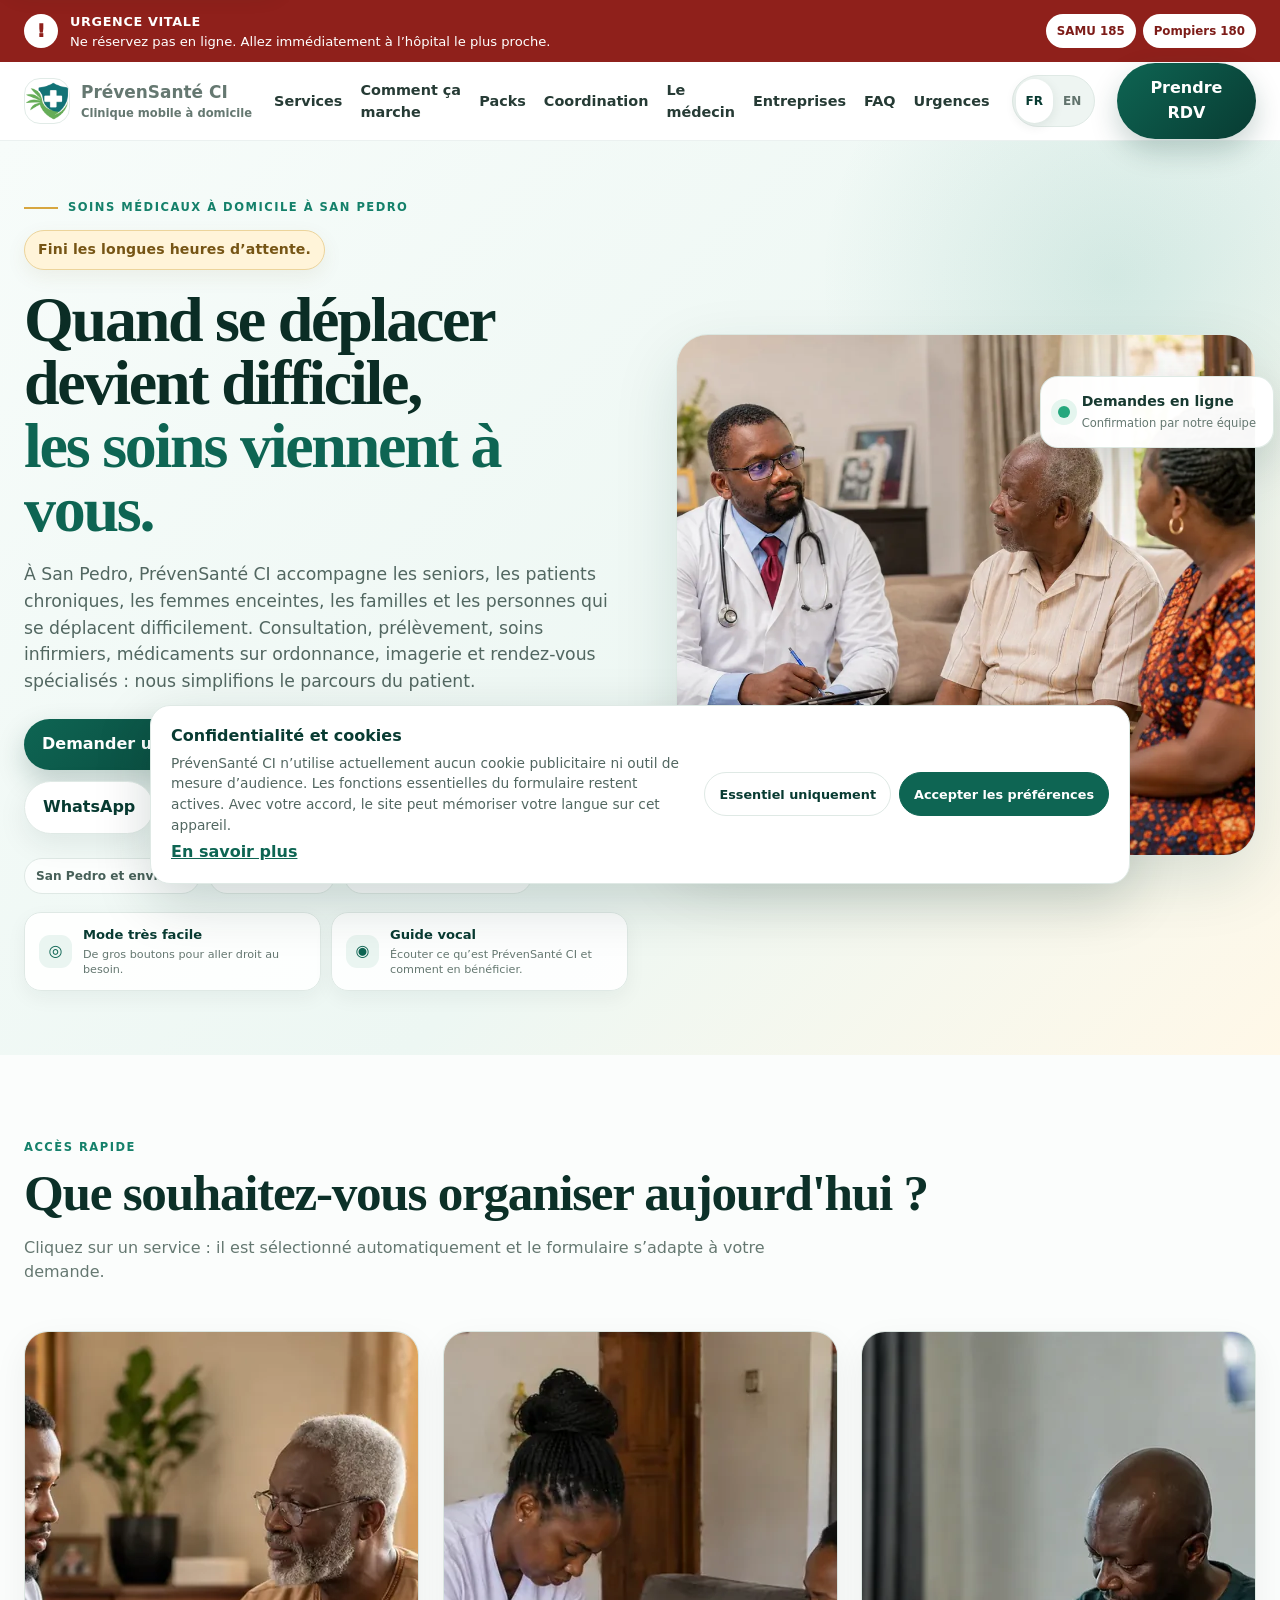
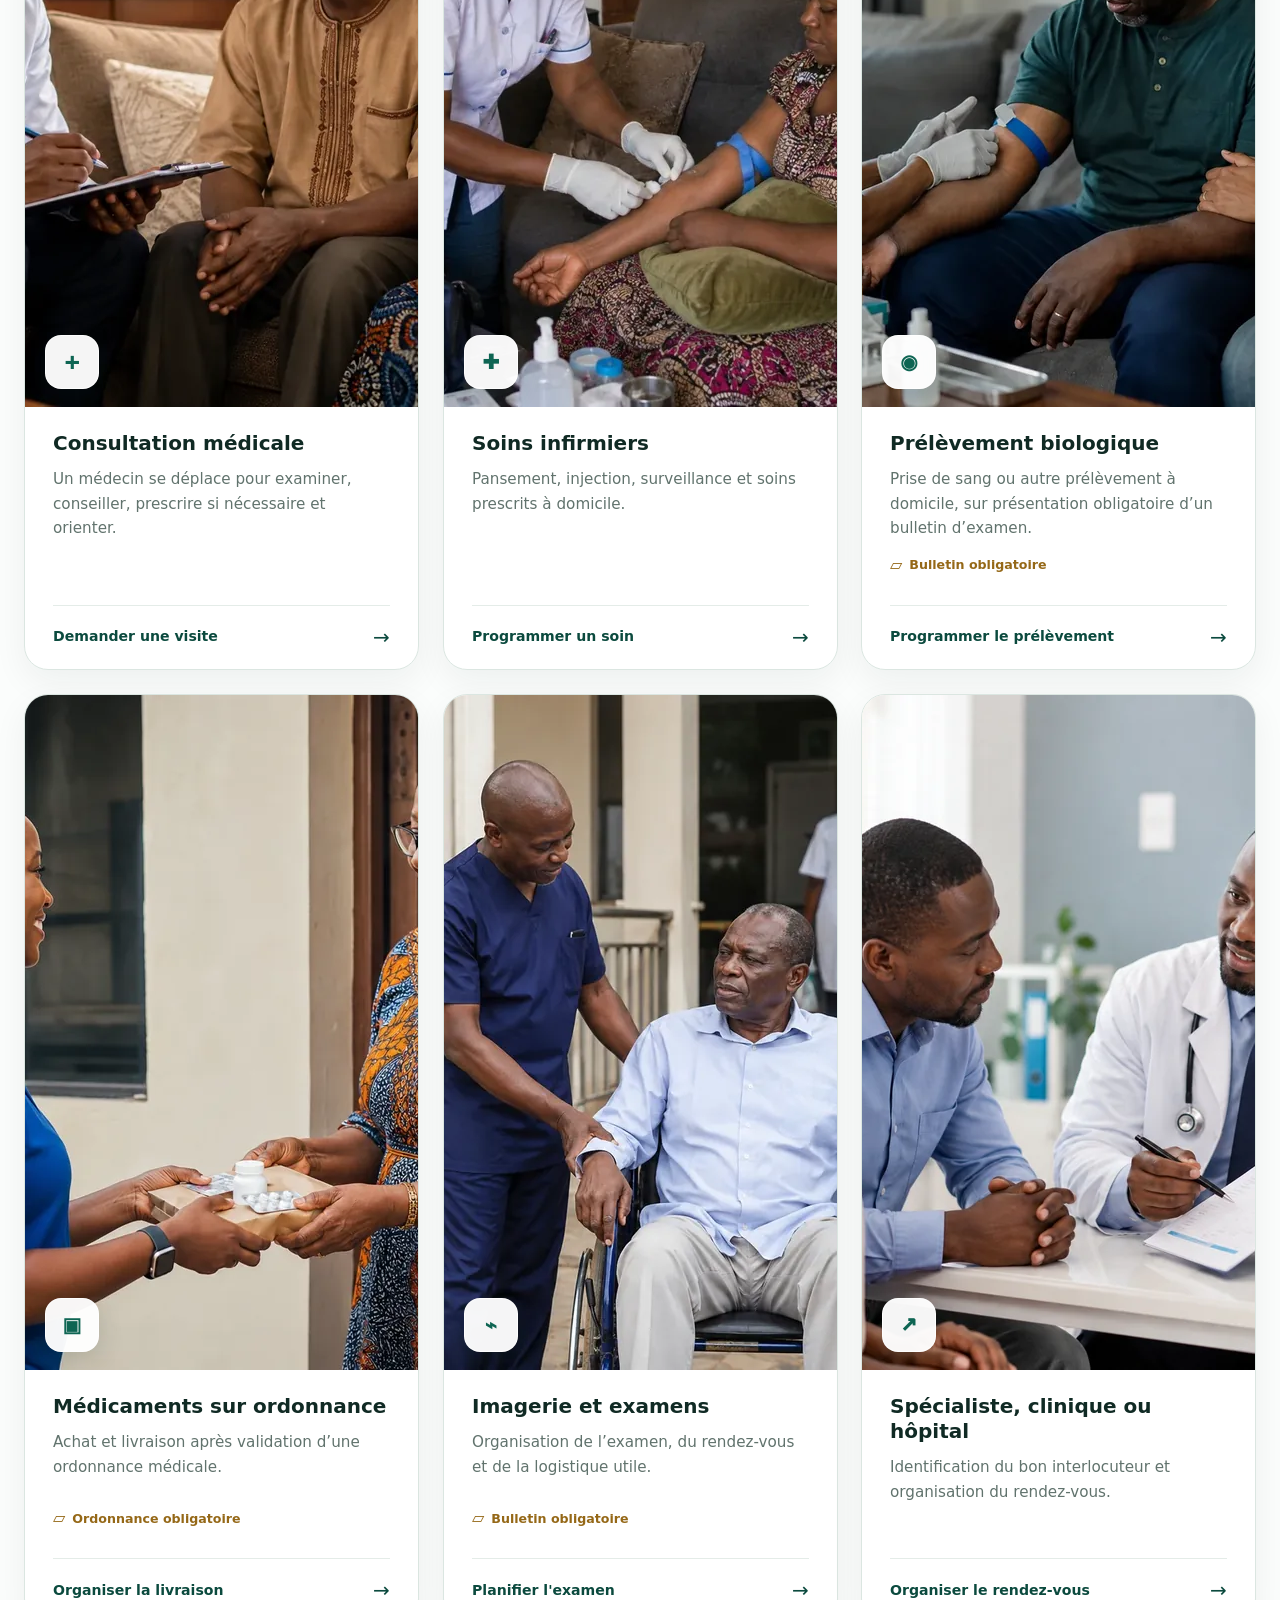
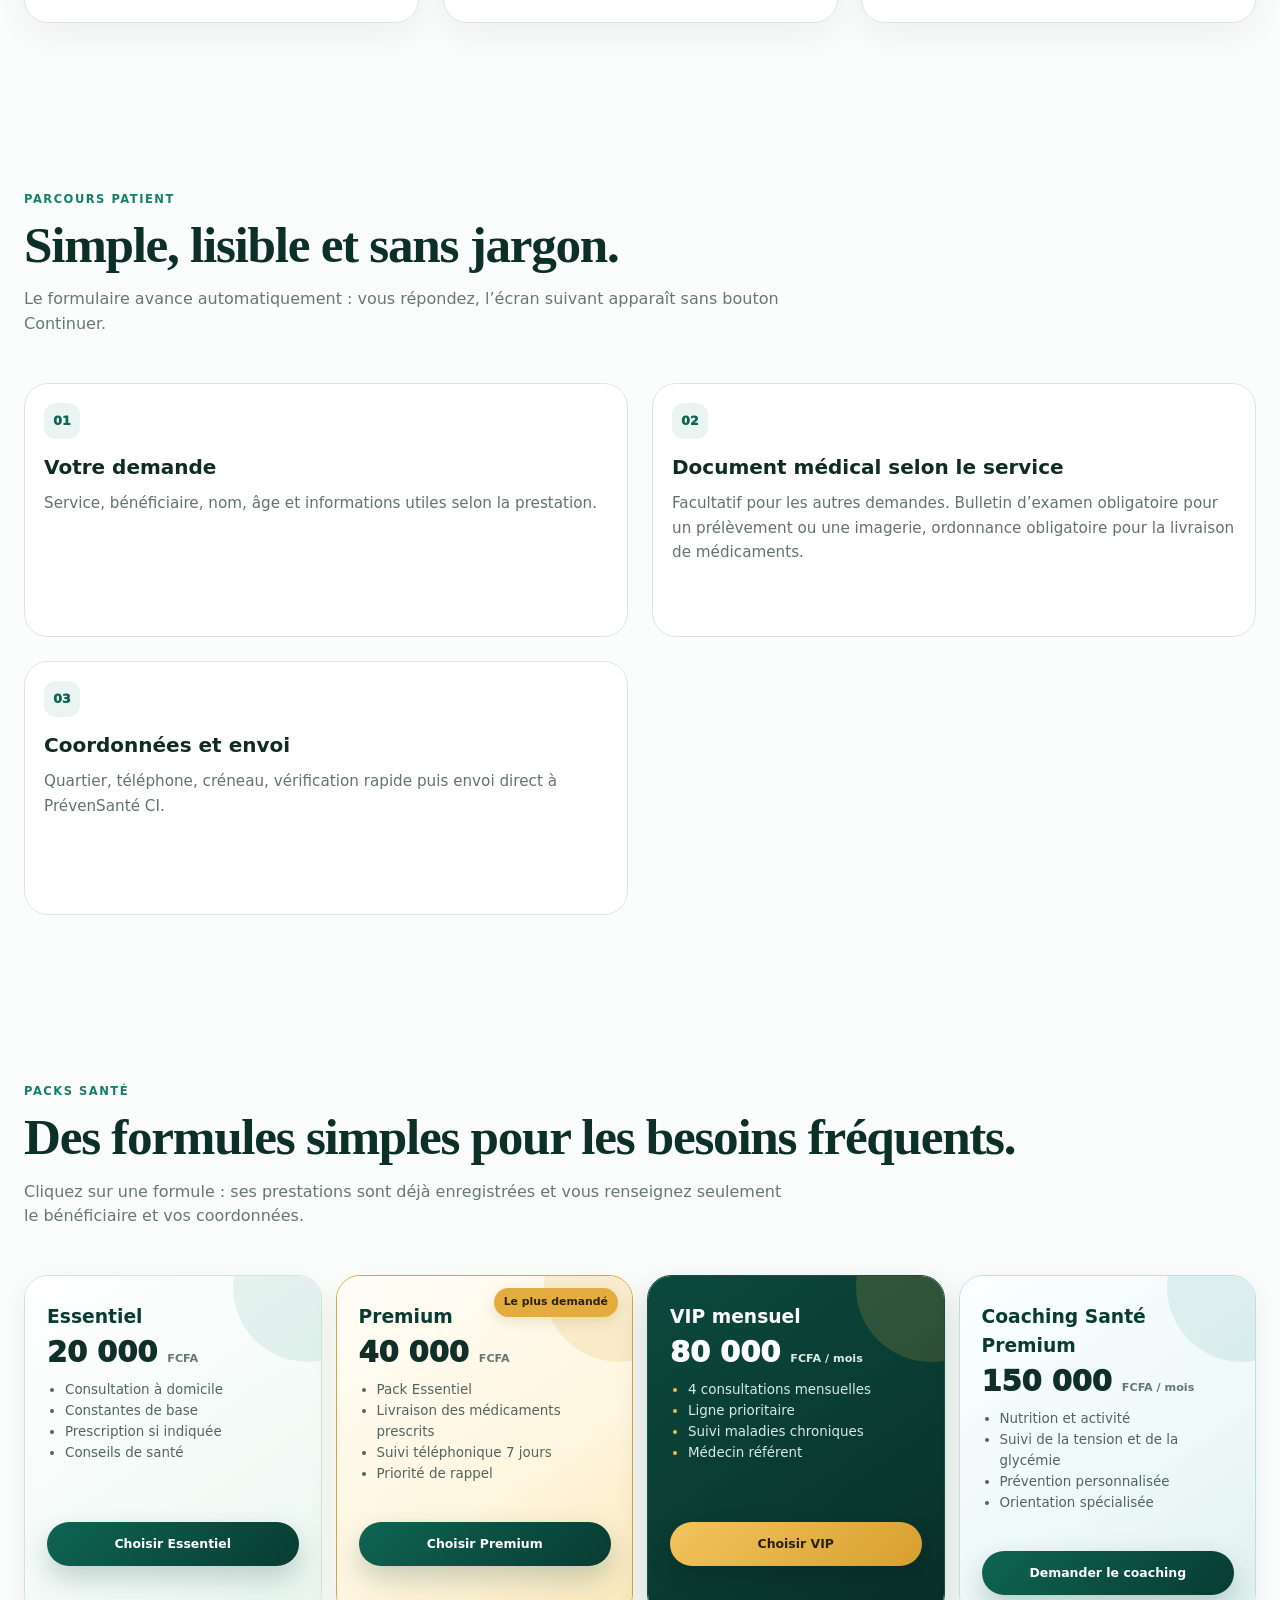
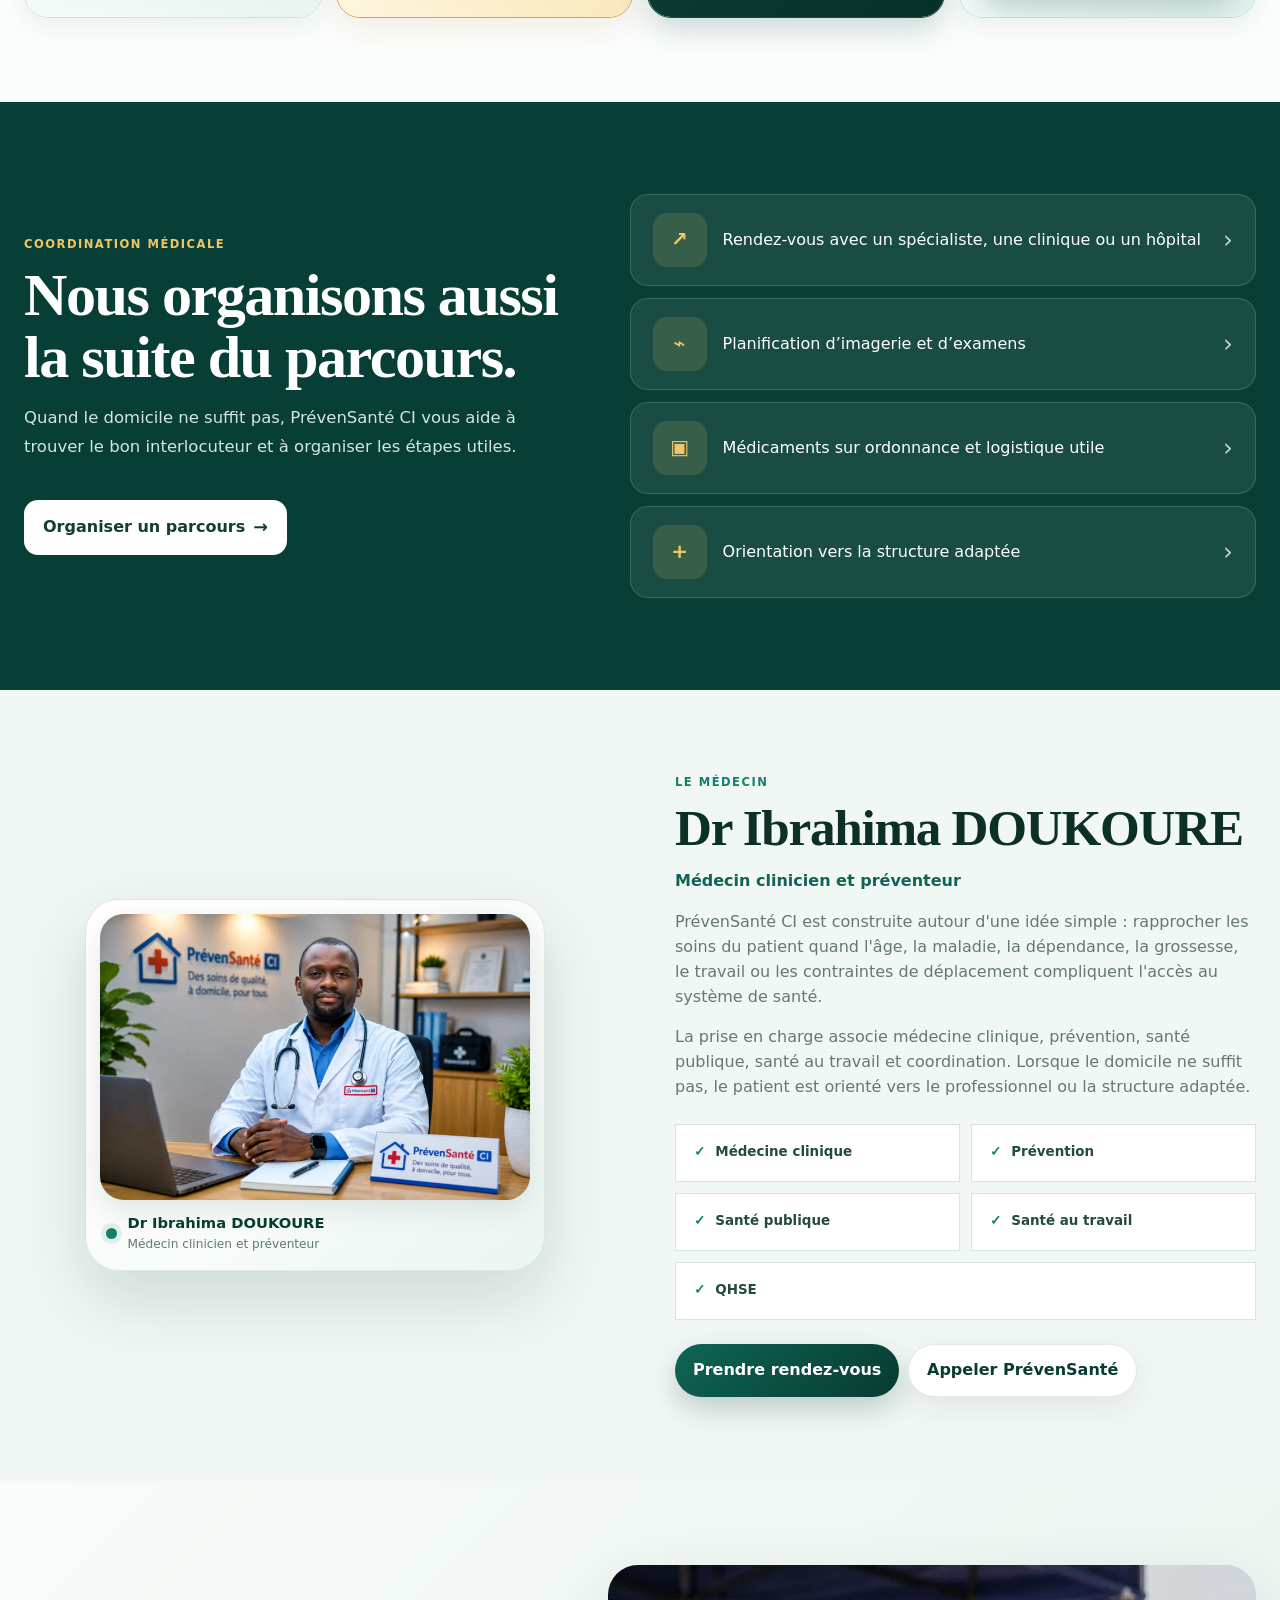
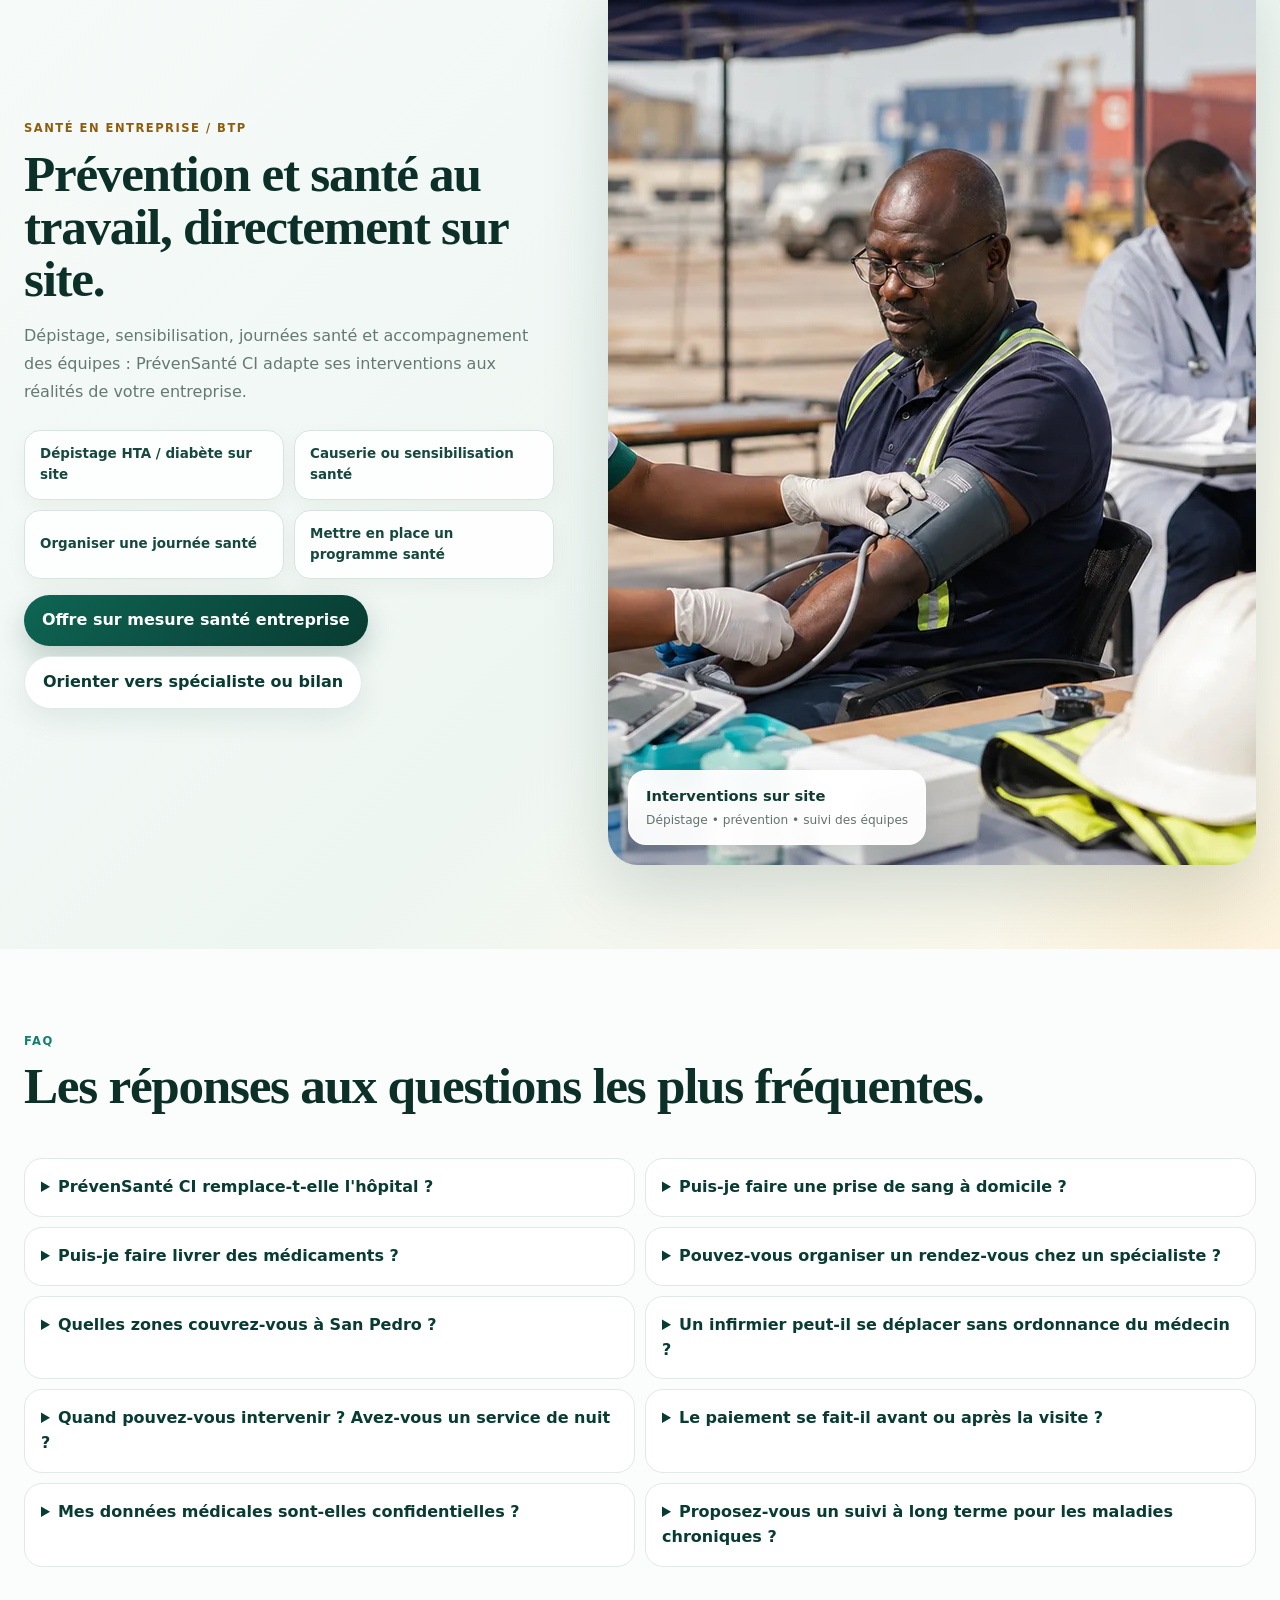
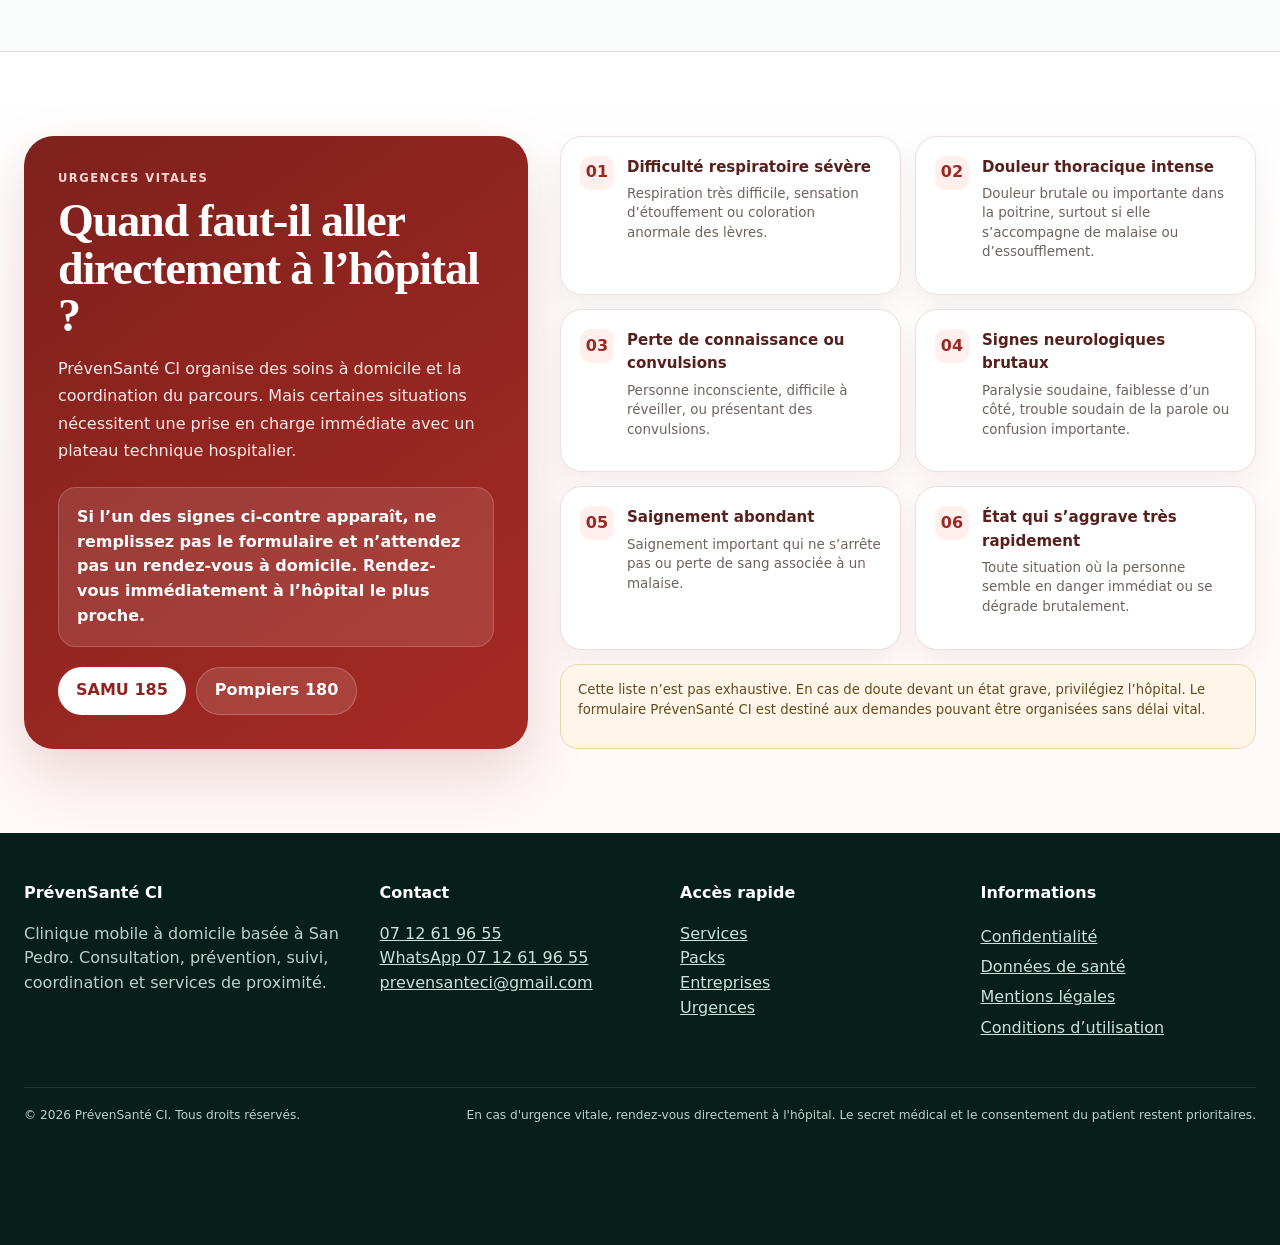
==== commit ebd0fb83: "Mise à jour complète" ====
--- a/index.html
+++ b/index.html
@@ -4,61 +4,87 @@
 <head>
 <meta charset="utf-8"/>
 <meta content="width=device-width,initial-scale=1,viewport-fit=cover" name="viewport"/>
-<meta content="#083b32" name="theme-color"/>
+<meta content="#083b32" name="theme-color"/><meta content="strict-origin-when-cross-origin" name="referrer"/>
 <meta content="index,follow,max-image-preview:large,max-snippet:-1,max-video-preview:-1" name="robots"/>
 <meta content="telephone=yes" name="format-detection"/>
 <link href="https://prevensanteci.github.io/" rel="canonical"/>
-<meta name="description" content="Médecin et soins à domicile à San Pedro, Côte d’Ivoire : consultation médicale, soins infirmiers, prélèvement biologique, livraison médicaments sur ordonnance. PrévenSanté CI — 07 12 61 96 55."/>
-<link rel="alternate" hreflang="fr" href="https://prevensanteci.github.io/"/>
-<link rel="alternate" hreflang="en" href="https://prevensanteci.github.io/?lang=en"/>
-<link rel="alternate" hreflang="x-default" href="https://prevensanteci.github.io/"/>
+<meta content="Médecin et soins à domicile à San Pedro, Côte d’Ivoire : consultation médicale, soins infirmiers, prélèvement biologique, livraison médicaments sur ordonnance. PrévenSanté CI — 07 12 61 96 55." name="description"/>
+<link href="https://prevensanteci.github.io/" hreflang="fr" rel="alternate"/>
+<link href="https://prevensanteci.github.io/?lang=en" hreflang="en" rel="alternate"/>
+<link href="https://prevensanteci.github.io/" hreflang="x-default" rel="alternate"/>
 <meta content="website" property="og:type"/>
 <meta content="fr_CI" property="og:locale"/>
 <meta content="PrévenSanté CI | Médecin et soins à domicile à San Pedro" property="og:title"/>
 <meta content="Soins médicaux à domicile à San Pedro : consultation, soins infirmiers, prélèvements sur bulletin, médicaments sur ordonnance, imagerie et coordination des soins." property="og:description"/>
 <meta content="https://prevensanteci.github.io/" property="og:url"/>
 <meta content="summary_large_image" name="twitter:card"/>
-
 <title>PrévenSanté CI | Médecin et soins à domicile à San Pedro</title>
 <script type="application/ld+json">{"@context":"https://schema.org","@type":"MedicalClinic","@id":"https://prevensanteci.github.io/#clinic","name":"PrévenSanté CI","url":"https://prevensanteci.github.io/","image":"https://prevensanteci.github.io/og-prevensante.webp","telephone":"+2250712619655","email":"prevensanteci@gmail.com","description":"Service de soins médicaux à domicile et de coordination des soins à San Pedro, Côte d’Ivoire.","address":{"@type":"PostalAddress","addressLocality":"San Pedro","addressCountry":"CI"},"areaServed":{"@type":"City","name":"San Pedro"},"hasOfferCatalog":{"@type":"OfferCatalog","name":"Services de santé à domicile","itemListElement":[{"@type":"Offer","itemOffered":{"@type":"MedicalProcedure","name":"Consultation médicale à domicile"}},{"@type":"Offer","itemOffered":{"@type":"MedicalProcedure","name":"Soins infirmiers à domicile"}},{"@type":"Offer","itemOffered":{"@type":"MedicalTest","name":"Prélèvement biologique à domicile"}},{"@type":"Offer","itemOffered":{"@type":"Service","name":"Coordination d’imagerie et d’examens"}},{"@type":"Offer","itemOffered":{"@type":"Service","name":"Coordination de rendez-vous spécialisés"}}]}}</script>
 <meta content="PrévenSanté CI" name="application-name"/>
-<link as="image" fetchpriority="high" href="hero-consultation.webp" rel="preload" type="image/webp"/><link href="style.css" rel="stylesheet"/><link href="logo.webp" rel="icon" type="image/webp"/><link href="logo.webp" rel="apple-touch-icon"/><link href="manifest.webmanifest" rel="manifest"/><meta content="https://prevensanteci.github.io/og-prevensante.webp" property="og:image"/><meta content="PrévenSanté CI" property="og:site_name"/><meta content="PrévenSanté CI, soins médicaux à domicile à San Pedro" property="og:image:alt"/><meta content="PrévenSanté CI | Soins à domicile à San Pedro" name="twitter:title"/><meta content="Consultation médicale, soins infirmiers, prélèvements et coordination des soins à domicile à San Pedro, Côte d’Ivoire." name="twitter:description"/><meta content="https://prevensanteci.github.io/og-prevensante.webp" name="twitter:image"/><meta content="San Pedro, Côte d’Ivoire" name="geo.placename"/><meta content="CI" name="geo.region"/><link href="consent.css" rel="stylesheet"/></head>
+<link as="image" fetchpriority="high" href="hero-consultation.webp" rel="preload" type="image/webp"/><link href="style.css" rel="stylesheet"/><link href="logo.webp" rel="icon" type="image/webp"/><link href="icon-192.png" rel="apple-touch-icon" sizes="192x192"/><link href="manifest.webmanifest" rel="manifest"/><meta content="https://prevensanteci.github.io/og-prevensante.webp" property="og:image"/><meta content="PrévenSanté CI" property="og:site_name"/><meta content="PrévenSanté CI, soins médicaux à domicile à San Pedro" property="og:image:alt"/><meta content="PrévenSanté CI | Soins à domicile à San Pedro" name="twitter:title"/><meta content="Consultation médicale, soins infirmiers, prélèvements et coordination des soins à domicile à San Pedro, Côte d’Ivoire." name="twitter:description"/><meta content="https://prevensanteci.github.io/og-prevensante.webp" name="twitter:image"/><meta content="San Pedro, Côte d’Ivoire" name="geo.placename"/><meta content="CI" name="geo.region"/><link href="consent.css" rel="stylesheet"/></head>
 <body>
+<a class="skip-link" href="#main-content">Aller au contenu principal</a>
+<noscript><div class="noscript-notice">JavaScript est nécessaire pour utiliser le formulaire en ligne. Vous pouvez appeler PrévenSanté CI au <a href="tel:+2250712619655">07 12 61 96 55</a> ou nous contacter sur <a href="https://wa.me/2250712619655">WhatsApp</a>.</div></noscript>
 <div class="emergency emergency-critical"><div class="container emergency-inner"><span aria-hidden="true" class="emergency-symbol">!</span><div class="emergency-copy"><b data-i18n="emergencyTitle">URGENCE VITALE</b><span data-i18n="emergencyText">Ne réservez pas en ligne. Allez immédiatement à l’hôpital le plus proche.</span></div><div class="emergency-actions"><a href="tel:185">SAMU 185</a><a data-i18n="firefightersBtn" href="tel:180">Pompiers 180</a></div></div></div>
 <header class="header"><div class="container nav">
 <a class="brand" href="#home"><span aria-hidden="true" class="logo"><img alt="Logo PrévenSanté CI" class="brand-logo-img" decoding="async" height="256" loading="eager" src="logo.webp" width="256"/></span><span class="brand-copy"><strong>PrévenSanté CI</strong><span data-i18n="brandSub">Clinique mobile à domicile</span></span></a>
 <nav class="desktop-nav"><a data-i18n="navServices" href="#services">Services</a><a data-i18n="navProcess" href="#process">Comment ça marche</a><a data-i18n="navPacks" href="#packs">Packs</a><a data-i18n="navCoordination" href="#coordination">Coordination</a><a data-i18n="navDoctor" href="#doctor">Médecin</a><a data-i18n="navBusiness" href="#business">Entreprises</a><a data-i18n="navFaq" href="#faq">FAQ</a><a data-i18n="navEmergency" href="#vital-emergencies">Urgences</a></nav>
-<div class="lang"><button class="active" data-lang="fr">FR</button><button data-lang="en">EN</button></div>
+<div class="lang"><button aria-pressed="true" class="active" data-lang="fr" type="button">FR</button><button aria-pressed="false" data-lang="en" type="button">EN</button></div>
 <button class="btn btn-primary" data-i18n="book" data-open="">Prendre RDV</button>
 <button aria-controls="drawer" aria-expanded="false" aria-label="Ouvrir le menu" class="menu-btn" id="menuBtn"><span></span><span></span><span></span></button>
 </div></header>
-<main>
+<main id="main-content">
 <section class="hero" id="home"><div class="container hero-grid"><div class="hero-copy"><div class="eyebrow" data-i18n="heroEyebrow">Soins médicaux à domicile à San Pedro</div><div class="hero-slogan" data-i18n="heroSlogan">Fini les longues heures d’attente.</div><h1><span data-i18n="heroTitle1">Quand se déplacer devient difficile,</span><br/><span class="hero-title-accent" data-i18n="heroTitle2">les soins viennent à vous.</span></h1><p data-i18n="heroText">À San Pedro, PrévenSanté CI organise les soins autour de vous : consultation médicale, soins infirmiers, prélèvements, médicaments sur ordonnance, imagerie et rendez-vous spécialisés, sans déplacements inutiles.</p><div class="hero-actions"><button class="btn btn-primary" data-i18n="bookVisit" data-open="consultation">Demander une visite à domicile</button><button class="btn btn-gold" data-callback="" data-i18n="callback">Être rappelé</button><a aria-label="Contacter PrévenSanté CI sur WhatsApp" class="btn btn-soft" href="https://wa.me/2250712619655" rel="noopener noreferrer" target="_blank">WhatsApp</a></div><div class="trust-row"><span class="trust" data-i18n="trust1">San Pedro et environs</span><span class="trust" data-i18n="trust2">Secret médical</span><span class="trust" data-i18n="trust3">Paiement Mobile Money</span></div><div aria-label="Aides d’accessibilité" class="assist-strip">
 <button class="assist-link" id="heroEasy" type="button"><span aria-hidden="true" class="assist-icon">◎</span><span><b data-i18n="easyTitle">Mode très facile</b><small data-i18n="easyTextShort">De gros boutons pour aller droit au besoin.</small></span></button>
 <button class="assist-link" id="heroVoice" type="button"><span aria-hidden="true" class="assist-icon">◉</span><span><b data-i18n="voiceBtn">Guide vocal</b><small data-i18n="voiceTextShort">Écouter ce qu’est PrévenSanté CI et comment en bénéficier.</small></span></button>
-</div></div><div class="hero-media"><div class="hero-frame"><img alt="Consultation médicale à domicile" decoding="async" fetchpriority="high" height="900" loading="eager" src="hero-consultation.webp" width="1200"/></div><div class="hero-card"><b data-i18n="heroCardTitle">Médecine de proximité</b><span data-i18n="heroCardText">Consultation, prévention, suivi et coordination des soins à San Pedro.</span></div></div></div></section><section class="section" id="services"><div class="container"><div class="section-head"><div><div class="kicker" data-i18n="servicesKicker">Accès rapide</div><h2 data-i18n="servicesTitle">Que souhaitez-vous organiser aujourd'hui ?</h2><p class="lead" data-i18n="servicesLead">Chaque bouton ouvre un parcours différent. Vous ne remplissez que les informations utiles à votre demande.</p></div></div><div class="services">
-<article class="service" data-service-card="consultation"><img alt="Consultation à domicile" decoding="async" fetchpriority="low" height="675" loading="lazy" src="consultation-domicile.webp" width="900"/><div class="service-body"><h3 data-i18n="sConsultTitle">Consultation médicale</h3><p data-i18n="sConsultText">Un médecin se déplace pour examiner, conseiller, prescrire si nécessaire et orienter.</p><button class="btn btn-primary" data-i18n="sConsultBtn" data-open="consultation">Demander une visite</button></div></article>
-<article class="service" data-service-card="nursing"><img alt="Soins infirmiers" decoding="async" fetchpriority="low" height="675" loading="lazy" src="soins-infirmiers.webp" width="900"/><div class="service-body"><h3 data-i18n="sNursingTitle">Soins infirmiers</h3><p data-i18n="sNursingText">Pansement, injection, surveillance et soins prescrits à domicile.</p><button class="btn btn-primary" data-i18n="sNursingBtn" data-open="nursing">Programmer un soin</button></div></article>
-<article class="service" data-service-card="lab"><img alt="Prélèvement biologique à domicile" decoding="async" fetchpriority="low" height="675" loading="lazy" src="prelevement-biologique.webp" width="900"/><div class="service-body"><h3 data-i18n="sLabTitle">Prélèvement biologique</h3><p data-i18n="sLabText">Prise de sang ou autre prélèvement à domicile, sur présentation obligatoire d’un bulletin d’examen.</p><button class="btn btn-primary" data-i18n="sLabBtn" data-open="lab">Programmer le prélèvement</button></div></article>
-<article class="service" data-service-card="meds"><img alt="Livraison de médicaments" decoding="async" fetchpriority="low" height="675" loading="lazy" src="medicaments-ordonnance.webp" width="900"/><div class="service-body"><h3 data-i18n="sMedsTitle">Médicaments sur ordonnance</h3><p data-i18n="sMedsText">Livraison uniquement sur ordonnance : joignez-la en photo ou en fichier pour envoyer la demande.</p><button class="btn btn-primary" data-i18n="sMedsBtn" data-open="meds">Organiser la livraison</button></div></article>
-<article class="service" data-service-card="imaging"><img alt="Accompagnement vers une clinique" decoding="async" fetchpriority="low" height="675" loading="lazy" src="imagerie-examens.webp" width="900"/><div class="service-body"><h3 data-i18n="sImagingTitle">Imagerie et examens</h3><p data-i18n="sImagingText">Organisation de l’examen sur présentation obligatoire du bulletin ou de la demande d’imagerie.</p><button class="btn btn-primary" data-i18n="sImagingBtn" data-open="imaging">Planifier l'examen</button></div></article>
-<article class="service" data-service-card="specialist"><img alt="Coordination médicale" decoding="async" fetchpriority="low" height="675" loading="lazy" src="specialiste-coordination.webp" width="900"/><div class="service-body"><h3 data-i18n="sSpecialistTitle">Spécialiste, clinique ou hôpital</h3><p data-i18n="sSpecialistText">Nous aidons à identifier le bon interlocuteur et à organiser le rendez-vous.</p><button class="btn btn-primary" data-i18n="sSpecialistBtn" data-open="specialist">Organiser le rendez-vous</button></div></article>
+</div></div><div class="hero-media"><div class="hero-frame"><img alt="Consultation médicale à domicile" decoding="async" fetchpriority="high" height="900" loading="eager" src="hero-consultation.webp" width="1200"/></div><div class="hero-status-card"><span aria-hidden="true" class="status-dot"></span><div><b data-i18n="heroStatusTitle">Demandes en ligne</b><small data-i18n="heroStatusText">Confirmation par notre équipe</small></div></div><div class="hero-card"><b data-i18n="heroCardTitle">Médecine de proximité</b><span data-i18n="heroCardText">Une prise en charge humaine, claire et coordonnée.</span></div></div></div></section><section class="section" id="services"><div class="container"><div class="section-head"><div><div class="kicker" data-i18n="servicesKicker">Accès rapide</div><h2 data-i18n="servicesTitle">Que souhaitez-vous organiser aujourd'hui ?</h2><p class="lead" data-i18n="servicesLead">Chaque bouton ouvre un parcours différent. Vous ne remplissez que les informations utiles à votre demande.</p></div></div><div class="services">
+<article class="service" data-service-card="consultation"><div class="service-media"><img alt="Consultation à domicile" decoding="async" fetchpriority="low" height="675" loading="lazy" src="consultation-domicile.webp" width="900"/><span aria-hidden="true" class="service-mark">+</span></div><div class="service-body"><h3 data-i18n="sConsultTitle">Consultation médicale</h3><p data-i18n="sConsultText">Un médecin se déplace pour examiner, conseiller, prescrire si nécessaire et orienter.</p><button class="service-cta" data-i18n="sConsultBtn" data-open="consultation">Demander une visite</button></div></article>
+<article class="service" data-service-card="nursing"><div class="service-media"><img alt="Soins infirmiers" decoding="async" fetchpriority="low" height="675" loading="lazy" src="soins-infirmiers.webp" width="900"/><span aria-hidden="true" class="service-mark">✚</span></div><div class="service-body"><h3 data-i18n="sNursingTitle">Soins infirmiers</h3><p data-i18n="sNursingText">Pansement, injection, surveillance et soins prescrits à domicile.</p><button class="service-cta" data-i18n="sNursingBtn" data-open="nursing">Programmer un soin</button></div></article>
+<article class="service" data-service-card="lab"><div class="service-media"><img alt="Prélèvement biologique à domicile avec accompagnement familial à San Pedro" decoding="async" fetchpriority="low" height="675" loading="lazy" src="prelevement-biologique.webp" width="900"/><span aria-hidden="true" class="service-mark">◉</span></div><div class="service-body"><h3 data-i18n="sLabTitle">Prélèvement biologique</h3><p data-i18n="sLabText">Prise de sang ou autre prélèvement à domicile, sur présentation obligatoire d’un bulletin d’examen.</p><div class="service-requirement" data-i18n="bulletinRequired">Bulletin obligatoire</div><button class="service-cta" data-i18n="sLabBtn" data-open="lab">Programmer le prélèvement</button></div></article>
+<article class="service" data-service-card="meds"><div class="service-media"><img alt="Livraison de médicaments" decoding="async" fetchpriority="low" height="675" loading="lazy" src="medicaments-ordonnance.webp" width="900"/><span aria-hidden="true" class="service-mark">▣</span></div><div class="service-body"><h3 data-i18n="sMedsTitle">Médicaments sur ordonnance</h3><p data-i18n="sMedsText">Achat et livraison après validation d’une ordonnance médicale.</p><div class="service-requirement" data-i18n="prescriptionRequired">Ordonnance obligatoire</div><button class="service-cta" data-i18n="sMedsBtn" data-open="meds">Organiser la livraison</button></div></article>
+<article class="service" data-service-card="imaging"><div class="service-media"><img alt="Accompagnement vers une clinique" decoding="async" fetchpriority="low" height="675" loading="lazy" src="imagerie-examens.webp" width="900"/><span aria-hidden="true" class="service-mark">⌁</span></div><div class="service-body"><h3 data-i18n="sImagingTitle">Imagerie et examens</h3><p data-i18n="sImagingText">Organisation de l’examen, du rendez-vous et de la logistique utile.</p><div class="service-requirement" data-i18n="bulletinRequired">Bulletin obligatoire</div><button class="service-cta" data-i18n="sImagingBtn" data-open="imaging">Planifier l'examen</button></div></article>
+<article class="service" data-service-card="specialist"><div class="service-media"><img alt="Orientation vers un spécialiste, une clinique ou un hôpital à San Pedro" decoding="async" fetchpriority="low" height="675" loading="lazy" src="specialiste-coordination.webp" width="900"/><span aria-hidden="true" class="service-mark">↗</span></div><div class="service-body"><h3 data-i18n="sSpecialistTitle">Spécialiste, clinique ou hôpital</h3><p data-i18n="sSpecialistText">Identification du bon interlocuteur et organisation du rendez-vous.</p><button class="service-cta" data-i18n="sSpecialistBtn" data-open="specialist">Organiser le rendez-vous</button></div></article>
 </div></div></section><section class="section" id="process"><div class="container"><div class="section-head"><div><div class="kicker" data-i18n="processKicker">Parcours patient</div><h2 data-i18n="processTitle">Simple, lisible et sans jargon.</h2><p class="lead" data-i18n="processLead">Le formulaire avance automatiquement : vous répondez, l’écran suivant apparaît sans bouton Continuer.</p></div></div><div class="services"><article class="service process-card"><div class="service-body"><span class="process-no">01</span><h3 data-i18n="p1Title">Votre demande</h3><p data-i18n="p1Text">Service, bénéficiaire, nom, âge et informations utiles selon la prestation.</p></div></article><article class="service process-card"><div class="service-body"><span class="process-no">02</span><h3 data-i18n="p2Title">Document médical selon le service</h3><p data-i18n="p2Text">Facultatif pour les autres demandes. Bulletin d’examen obligatoire pour un prélèvement ou une imagerie, ordonnance obligatoire pour la livraison de médicaments.</p></div></article><article class="service process-card"><div class="service-body"><span class="process-no">03</span><h3 data-i18n="p3Title">Coordonnées et envoi</h3><p data-i18n="p3Text">Quartier, téléphone, créneau, vérification rapide puis envoi direct à PrévenSanté CI.</p></div></article></div></div></section><section class="section" id="packs"><div class="container"><div class="section-head"><div><div class="kicker" data-i18n="packsKicker">Packs santé</div><h2 data-i18n="packsTitle">Des formules simples pour les besoins fréquents.</h2><p class="lead" data-i18n="packsLead">Cliquez sur une formule : ses prestations sont déjà enregistrées et vous renseignez seulement le bénéficiaire et vos coordonnées.</p></div></div><div class="packs">
-<div class="pack" data-pack-card="essential"><h3 data-i18n="packEssential">Essentiel</h3><div class="price">25 000 <small>FCFA</small></div><ul><li data-i18n="e1">Consultation à domicile</li><li data-i18n="e2">Constantes de base</li><li data-i18n="e3">Prescription si indiquée</li><li data-i18n="e4">Conseils de santé</li></ul><button class="btn btn-primary" data-i18n="chooseEssential" data-pack="essential">Choisir Essentiel</button></div>
-<div class="pack featured" data-pack-card="premium"><span class="badge" data-i18n="popular">Le plus demandé</span><h3>Premium</h3><div class="price">50 000 <small>FCFA</small></div><ul><li data-i18n="pr1">Pack Essentiel</li><li data-i18n="pr2">Livraison des médicaments prescrits</li><li data-i18n="pr3">Suivi téléphonique 7 jours</li><li data-i18n="pr4">Priorité de rappel</li></ul><button class="btn btn-primary" data-i18n="choosePremium" data-pack="premium">Choisir Premium</button></div>
-<div class="pack" data-pack-card="vip"><h3 data-i18n="packVip">VIP mensuel</h3><div class="price">100 000 <small data-i18n="perMonth">FCFA / mois</small></div><ul><li data-i18n="vipFeature1">4 consultations mensuelles</li><li data-i18n="vipFeature2">Ligne prioritaire</li><li data-i18n="vipFeature3">Suivi maladies chroniques</li><li data-i18n="vipFeature4">Médecin référent</li></ul><button class="btn btn-primary" data-i18n="chooseVip" data-pack="vip">Choisir VIP</button></div>
-<div class="pack" data-pack-card="coaching"><h3 data-i18n="packCoaching">Coaching Santé Premium</h3><div class="price"><span data-i18n="upTo">Jusqu'à</span> 200 000 <small data-i18n="perMonth">FCFA / mois</small></div><ul><li data-i18n="c1">Nutrition et activité</li><li data-i18n="c2">Monitoring tension et glycémie</li><li data-i18n="c3">Prévention personnalisée</li><li data-i18n="c4">Orientation spécialisée</li></ul><button class="btn btn-primary" data-i18n="chooseCoaching" data-pack="coaching">Demander le coaching</button></div>
-</div></div></section><section class="section alt" id="coordination"><div class="container coord-grid"><div class="coord-copy"><div class="kicker" data-i18n="coordKicker">Services coordonnés</div><h2 data-i18n="coordTitle">Une prise en charge qui va au-delà de la visite.</h2><p class="lead" data-i18n="coordLead">Quand il faut aller plus loin, PrévenSanté CI peut aussi prendre en charge une partie de la logistique du parcours, moyennant coût après validation.</p><ul><li><span class="dot">1</span><span data-i18n="coord1">Prise de rendez-vous externe avec spécialiste, clinique ou hôpital.</span></li><li><span class="dot">2</span><span data-i18n="coord2">Organisation du déplacement lorsque le patient a besoin d'accompagnement.</span></li><li><span class="dot">3</span><span data-i18n="coord3">Récupération et acheminement des résultats selon le service convenu.</span></li><li><span class="dot">4</span><span data-i18n="coord4">Livraison de médicaments après validation d'une ordonnance.</span></li></ul><div class="coord-cta"><button class="btn btn-primary" data-i18n="coordBtn" data-open="specialist">Organiser un parcours</button></div></div><div class="coord-actions-card"><div class="kicker" data-i18n="coordQuickKicker">Accès rapide</div><h3 data-i18n="coordQuickTitle">Que faut-il organiser ?</h3><p class="coord-quick-text" data-i18n="coordQuickText">Choisissez directement le service concerné.</p><div class="coord-quick-actions"><button class="coord-quick-btn" data-i18n="sSpecialistTitle" data-open="specialist">Spécialiste, clinique ou hôpital</button><button class="coord-quick-btn" data-i18n="sImagingTitle" data-open="imaging">Imagerie et examens</button><button class="coord-quick-btn" data-i18n="sMedsTitle" data-open="meds">Médicaments sur ordonnance</button></div></div></div></section><section class="section alt" id="doctor"><div class="container doctor-grid"><div class="doctor-photo"><img alt="Dr Ibrahima DOUKOURE, médecin clinicien et préventeur à San Pedro" decoding="async" fetchpriority="low" height="1022" loading="lazy" src="dr-doukoure.webp" width="1536"/><div class="doctor-photo-meta"><span aria-hidden="true" class="dot"></span><div><strong>Dr Ibrahima DOUKOURE</strong><small data-i18n="doctorRole">Médecin clinicien et préventeur</small></div></div></div><div class="doctor-copy"><div class="kicker" data-i18n="doctorKicker">Le médecin</div><h2>Dr Ibrahima DOUKOURE</h2><div class="role" data-i18n="doctorRole">Médecin clinicien et préventeur</div><p class="lead" data-i18n="doctorText1">PrévenSanté CI est construite autour d'une idée simple : rapprocher les soins du patient quand l'âge, la maladie, la dépendance, la grossesse, le travail ou les contraintes de déplacement compliquent l'accès au système de santé.</p><p class="lead" data-i18n="doctorText2">La prise en charge associe médecine clinique, prévention, santé publique, santé au travail et coordination. Lorsque le domicile ne suffit pas, le patient est orienté vers le professionnel ou la structure adaptée.</p><div class="credential-row"><span class="credential" data-i18n="cred1">Médecine clinique</span><span class="credential" data-i18n="cred2">Prévention</span><span class="credential" data-i18n="cred3">Santé publique</span><span class="credential" data-i18n="cred4">Santé au travail</span><span class="credential" data-i18n="cred5">QHSE</span></div><div class="doctor-actions"><button class="btn btn-primary" data-i18n="doctorBtn" data-open="">Prendre rendez-vous</button><a class="btn btn-soft" data-i18n="callDoctor" href="tel:+2250712619655">Appeler PrévenSanté</a></div></div></div></section><section class="section dark" id="business"><div class="container enterprise"><div><div class="kicker" data-i18n="businessKicker">Entreprises</div><h2 data-i18n="businessTitle">Prévention santé pour les équipes à San Pedro.</h2><p class="lead" data-i18n="businessLead">Choisissez directement l'intervention recherchée. Le formulaire s'adapte à l'entreprise, sans passer par les questions destinées aux patients particuliers.</p><div class="enterprise-card"><img alt="Équipe médicale mobile" decoding="async" fetchpriority="low" height="900" loading="lazy" src="entreprise-sante.webp" width="1200"/></div></div><div class="enterprise-card"><div class="enterprise-actions"><button data-i18n="biz1" data-open="biz_screen">Dépistage HTA / diabète sur site</button><button data-i18n="biz2" data-open="biz_awareness">Causerie ou sensibilisation santé</button><button data-i18n="biz3" data-open="biz_day">Organiser une journée santé</button><button data-i18n="biz4" data-open="biz_program">Mettre en place un programme santé</button><button data-i18n="biz5" data-open="biz_referral">Orienter vers spécialiste ou bilan</button><button data-i18n="biz6" data-open="biz_custom">Offre sur mesure santé entreprise</button></div></div></div></section><section class="section" id="faq"><div class="container"><div class="section-head"><div><div class="kicker">FAQ</div><h2 data-i18n="faqTitle">Les réponses aux questions les plus fréquentes.</h2></div></div><div class="faq">
+<div class="pack" data-pack-card="essential"><h3 data-i18n="packEssential">Essentiel</h3><div class="price">20 000 <small>FCFA</small></div><ul><li data-i18n="e1">Consultation à domicile</li><li data-i18n="e2">Constantes de base</li><li data-i18n="e3">Prescription si indiquée</li><li data-i18n="e4">Conseils de santé</li></ul><button class="btn btn-primary" data-i18n="chooseEssential" data-pack="essential">Choisir Essentiel</button></div>
+<div class="pack featured" data-pack-card="premium"><span class="badge" data-i18n="popular">Le plus demandé</span><h3>Premium</h3><div class="price">40 000 <small>FCFA</small></div><ul><li data-i18n="pr1">Pack Essentiel</li><li data-i18n="pr2">Livraison des médicaments prescrits</li><li data-i18n="pr3">Suivi téléphonique 7 jours</li><li data-i18n="pr4">Priorité de rappel</li></ul><button class="btn btn-primary" data-i18n="choosePremium" data-pack="premium">Choisir Premium</button></div>
+<div class="pack" data-pack-card="vip"><h3 data-i18n="packVip">VIP mensuel</h3><div class="price">80 000 <small data-i18n="perMonth">FCFA / mois</small></div><ul><li data-i18n="vipFeature1">4 consultations mensuelles</li><li data-i18n="vipFeature2">Ligne prioritaire</li><li data-i18n="vipFeature3">Suivi maladies chroniques</li><li data-i18n="vipFeature4">Médecin référent</li></ul><button class="btn btn-primary" data-i18n="chooseVip" data-pack="vip">Choisir VIP</button></div>
+<div class="pack" data-pack-card="coaching"><h3 data-i18n="packCoaching">Coaching Santé Premium</h3><div class="price">150 000 <small data-i18n="perMonth">FCFA / mois</small></div><ul><li data-i18n="c1">Nutrition et activité</li><li data-i18n="c2">Suivi de la tension et de la glycémie</li><li data-i18n="c3">Prévention personnalisée</li><li data-i18n="c4">Orientation spécialisée</li></ul><button class="btn btn-primary" data-i18n="chooseCoaching" data-pack="coaching">Demander le coaching</button></div>
+</div></div></section><section class="section coord-premium" id="coordination"><div class="container coord-premium-grid"><div class="coord-premium-copy"><div class="kicker" data-i18n="coordKicker">Coordination médicale</div><h2 data-i18n="coordTitle">Nous organisons aussi la suite du parcours.</h2><p class="lead" data-i18n="coordLead">Quand le domicile ne suffit pas, PrévenSanté CI vous aide à trouver le bon interlocuteur et à organiser les étapes utiles.</p><button class="btn coord-main-btn" data-i18n="coordBtn" data-open="specialist">Organiser un parcours</button></div><div class="coord-premium-actions"><button data-open="specialist"><span aria-hidden="true" class="coord-action-icon">↗</span><span data-i18n="coordActionSpecialist">Rendez-vous avec un spécialiste, une clinique ou un hôpital</span><b aria-hidden="true">›</b></button><button data-open="imaging"><span aria-hidden="true" class="coord-action-icon">⌁</span><span data-i18n="coordActionImaging">Planification d’imagerie et d’examens</span><b aria-hidden="true">›</b></button><button data-open="meds"><span aria-hidden="true" class="coord-action-icon">▣</span><span data-i18n="coordActionResults">Médicaments sur ordonnance et logistique utile</span><b aria-hidden="true">›</b></button><button data-open="specialist"><span aria-hidden="true" class="coord-action-icon">+</span><span data-i18n="coordActionOrientation">Orientation vers la structure adaptée</span><b aria-hidden="true">›</b></button></div></div></section><section class="section alt" id="doctor"><div class="container doctor-grid"><div class="doctor-photo"><img alt="Dr Ibrahima DOUKOURE, médecin clinicien et préventeur à San Pedro" decoding="async" fetchpriority="low" height="1022" loading="lazy" src="dr-doukoure.webp" width="1536"/><div class="doctor-photo-meta"><span aria-hidden="true" class="dot"></span><div><strong>Dr Ibrahima DOUKOURE</strong><small data-i18n="doctorRole">Médecin clinicien et préventeur</small></div></div></div><div class="doctor-copy"><div class="kicker" data-i18n="doctorKicker">Le médecin</div><h2>Dr Ibrahima DOUKOURE</h2><div class="role" data-i18n="doctorRole">Médecin clinicien et préventeur</div><p class="lead" data-i18n="doctorText1">PrévenSanté CI est construite autour d'une idée simple : rapprocher les soins du patient quand l'âge, la maladie, la dépendance, la grossesse, le travail ou les contraintes de déplacement compliquent l'accès au système de santé.</p><p class="lead" data-i18n="doctorText2">La prise en charge associe médecine clinique, prévention, santé publique, santé au travail et coordination. Lorsque le domicile ne suffit pas, le patient est orienté vers le professionnel ou la structure adaptée.</p><div class="credential-grid"><span class="credential" data-i18n="cred1">Médecine clinique</span><span class="credential" data-i18n="cred2">Prévention</span><span class="credential" data-i18n="cred3">Santé publique</span><span class="credential" data-i18n="cred4">Santé au travail</span><span class="credential credential-wide" data-i18n="cred5">QHSE</span></div><div class="doctor-actions"><button class="btn btn-primary" data-i18n="doctorBtn" data-open="">Prendre rendez-vous</button><a class="btn btn-soft" data-i18n="callDoctor" href="tel:+2250712619655">Appeler PrévenSanté</a></div></div></div></section><section class="section business-premium" id="business">
+<div class="container business-shell">
+<div class="business-copy">
+<div class="kicker" data-i18n="businessKicker">Santé en entreprise / BTP</div>
+<h2 data-i18n="businessTitle">Prévention et santé au travail, directement sur site.</h2>
+<p class="lead" data-i18n="businessLead">Dépistage, sensibilisation, journées santé et accompagnement des équipes : PrévenSanté CI adapte ses interventions aux réalités de votre entreprise.</p>
+<div class="business-actions">
+<button data-i18n="biz1" data-open="biz_screen">Dépistage HTA / diabète sur site</button>
+<button data-i18n="biz2" data-open="biz_awareness">Causerie ou sensibilisation santé</button>
+<button data-i18n="biz3" data-open="biz_day">Organiser une journée santé</button>
+<button data-i18n="biz4" data-open="biz_program">Mettre en place un programme santé</button>
+</div>
+<div class="business-footer-actions">
+<button class="btn btn-primary" data-i18n="biz6" data-open="biz_custom">Offre sur mesure santé entreprise</button>
+<button class="btn btn-soft" data-i18n="biz5" data-open="biz_referral">Orienter vers spécialiste ou bilan</button>
+</div>
+</div>
+<div class="business-visual">
+<img alt="Prévention et santé au travail en entreprise et sur chantier BTP à San Pedro" decoding="async" fetchpriority="low" height="900" loading="lazy" src="entreprise-sante.webp" width="1200"/>
+<div class="business-visual-card">
+<b data-i18n="businessVisualTitle">Interventions sur site</b>
+<span data-i18n="businessVisualText">Dépistage • prévention • suivi des équipes</span>
+</div>
+</div>
+</div>
+</section><section class="section" id="faq"><div class="container"><div class="section-head"><div><div class="kicker">FAQ</div><h2 data-i18n="faqTitle">Les réponses aux questions les plus fréquentes.</h2></div></div><div class="faq">
 <details><summary data-i18n="faq1q">PrévenSanté CI remplace-t-elle l'hôpital ?</summary><p data-i18n="faq1a">Non. Les urgences vitales et les situations nécessitant un plateau technique doivent être prises en charge à l'hôpital.</p></details>
 <details><summary data-i18n="faq2q">Puis-je faire une prise de sang à domicile ?</summary><p data-i18n="faq2a">Oui. Un bulletin d'examen est obligatoire : joignez-le en photo ou en fichier avant l'envoi de la demande.</p></details>
 <details><summary data-i18n="faq3q">Puis-je faire livrer des médicaments ?</summary><p data-i18n="faq3a">Oui, sur ordonnance valide. Joignez l'ordonnance en photo ou en fichier avant d'envoyer la demande ; le coût est confirmé avant l'achat.</p></details>
 <details><summary data-i18n="faq4q">Pouvez-vous organiser un rendez-vous chez un spécialiste ?</summary><p data-i18n="faq4a">Oui. PrévenSanté CI peut aider à identifier le bon interlocuteur, prendre rendez-vous et organiser la logistique.</p></details>
-<details><summary data-i18n="faq5q">Quelles zones couvrez-vous à San Pedro ?</summary><p data-i18n="faq5a">Nous intervenons dans tous les quartiers de San Pedro : Bardot, Balmer, Lac, Zone industrielle, Séwéké, Poudrière et environs. Contactez-nous pour confirmer votre adresse avant toute demande.</p></details>
+<details><summary data-i18n="faq5q">Quelles zones couvrez-vous à San Pedro ?</summary><p data-i18n="faq5a">Nous intervenons à San Pedro et dans plusieurs quartiers, notamment Bardot, Balmer, Lac, Zone industrielle, Séwéké et Poudrière, selon disponibilité. Contactez-nous pour confirmer votre adresse avant toute demande.</p></details>
 <details><summary data-i18n="faq6q">Un infirmier peut-il se déplacer sans ordonnance du médecin ?</summary><p data-i18n="faq6a">Oui pour certains soins courants comme un pansement simple. Pour une injection, une perfusion ou tout soin prescrit, la prescription est nécessaire. Indiquez-le dans le formulaire et l'équipe vous confirme la faisabilité.</p></details>
 <details><summary data-i18n="faq7q">Quand pouvez-vous intervenir ? Avez-vous un service de nuit ?</summary><p data-i18n="faq7a">Nous sommes disponibles 7 jours sur 7 pour organiser les soins planifiés. Pour les situations urgentes hors urgences vitales, contactez-nous directement par téléphone ou WhatsApp afin que nous évaluions la possibilité d'une intervention rapide.</p></details>
 <details><summary data-i18n="faq8q">Le paiement se fait-il avant ou après la visite ?</summary><p data-i18n="faq8a">Le tarif est confirmé avant toute intervention. Le règlement s'effectue au moment de la prise en charge, par Orange Money, MTN Money, Wave, Moov Money ou espèces. Ne versez aucune somme avant confirmation de l'équipe PrévenSanté CI.</p></details>
 <details><summary data-i18n="faq9q">Mes données médicales sont-elles confidentielles ?</summary><p data-i18n="faq9a">Oui. Toute l'équipe est soumise au secret médical. Vos informations ne sont jamais partagées sans votre consentement explicite. Le dossier clinique est tenu séparément du formulaire de demande en ligne.</p></details>
-<details><summary data-i18n="faq10q">Proposez-vous un suivi à long terme pour les maladies chroniques ?</summary><p data-i18n="faq10a">Oui. Le pack VIP (100 000 FCFA/mois) inclut 4 consultations mensuelles, un suivi structuré pour l'hypertension, le diabète et d'autres maladies chroniques, ainsi qu'un médecin référent. Cliquez sur le pack pour démarrer la demande directement.</p></details>
+<details><summary data-i18n="faq10q">Proposez-vous un suivi à long terme pour les maladies chroniques ?</summary><p data-i18n="faq10a">Oui. Le pack VIP (80 000 FCFA/mois) inclut 4 consultations mensuelles, un suivi structuré pour l'hypertension, le diabète et d'autres maladies chroniques, ainsi qu'un médecin référent. Cliquez sur le pack pour démarrer la demande directement.</p></details>
 </div></div></section></main>
 <section class="section vital-section" id="vital-emergencies">
 <div class="container vital-shell">
@@ -80,17 +106,17 @@
 </div>
 </div>
 </section>
-<footer class="footer"><div class="container"><div class="footer-grid"><div><b>PrévenSanté CI</b><p data-i18n="footerDesc">Clinique mobile à domicile basée à San Pedro. Consultation, prévention, suivi, coordination et services de proximité.</p></div><div><b data-i18n="contact">Contact</b><p><a href="tel:+2250712619655">07 12 61 96 55</a><br/><a aria-label="Contacter PrévenSanté CI sur WhatsApp" href="https://wa.me/2250712619655">WhatsApp 07 12 61 96 55</a><br/><a href="mailto:prevensanteci@gmail.com">prevensanteci@gmail.com</a></p></div><div><b data-i18n="quickLinks">Accès rapide</b><p><a data-i18n="navServices" href="#services">Services</a><br/><a data-i18n="navPacks" href="#packs">Packs</a><br/><a data-i18n="navBusiness" href="#business">Entreprises</a><br/><a data-i18n="navEmergency" href="#vital-emergencies">Urgences</a></p></div><div><b>Informations</b><p class="legal-links"><a href="privacy.html">Confidentialité</a><br/><a href="health-data.html">Données de santé</a><br/><a href="legal.html">Mentions légales</a><br/><a href="terms.html">Conditions d’utilisation</a></p></div></div><div class="footer-note"><span data-i18n="copyright">© 2026 PrévenSanté CI. Tous droits réservés.</span><span data-i18n="footerNote">En cas d'urgence vitale, rendez-vous directement à l'hôpital. Le secret médical et le consentement du patient restent prioritaires.</span></div></div></footer>
+<footer class="footer"><div class="container"><div class="footer-grid"><div><b>PrévenSanté CI</b><p data-i18n="footerDesc">Clinique mobile à domicile basée à San Pedro. Consultation, prévention, suivi, coordination et services de proximité.</p></div><div><b data-i18n="contact">Contact</b><p><a href="tel:+2250712619655">07 12 61 96 55</a><br/><a aria-label="Contacter PrévenSanté CI sur WhatsApp" href="https://wa.me/2250712619655">WhatsApp 07 12 61 96 55</a><br/><a href="mailto:prevensanteci@gmail.com">prevensanteci@gmail.com</a></p></div><div><b data-i18n="quickLinks">Accès rapide</b><p><a data-i18n="navServices" href="#services">Services</a><br/><a data-i18n="navPacks" href="#packs">Packs</a><br/><a data-i18n="navBusiness" href="#business">Entreprises</a><br/><a data-i18n="navEmergency" href="#vital-emergencies">Urgences</a></p></div><div><b data-i18n="information">Informations</b><p class="legal-links"><a data-i18n="privacyShort" href="privacy.html">Confidentialité</a><br/><a data-i18n="healthDataShort" href="health-data.html">Données de santé</a><br/><a data-i18n="legalShort" href="legal.html">Mentions légales</a><br/><a data-i18n="termsShort" href="terms.html">Conditions d’utilisation</a></p></div></div><div class="footer-note"><span data-i18n="copyright">© 2026 PrévenSanté CI. Tous droits réservés.</span><span data-i18n="footerNote">En cas d'urgence vitale, rendez-vous directement à l'hôpital. Le secret médical et le consentement du patient restent prioritaires.</span></div></div></footer>
 <div class="mobilebar"><a href="tel:+2250712619655"><svg fill="none" stroke="currentColor" stroke-width="2" viewbox="0 0 24 24"><path d="M22 16.9v3a2 2 0 01-2.18 2 19.8 19.8 0 01-8.63-3.07 19.5 19.5 0 01-6-6A19.8 19.8 0 012.12 4.18 2 2 0 014.11 2h3a2 2 0 012 1.72c.12.9.33 1.78.62 2.63a2 2 0 01-.45 2.11L8 9.73a16 16 0 006 6l1.27-1.27a2 2 0 012.11-.45c.85.29 1.73.5 2.63.62A2 2 0 0122 16.9z"></path></svg><span data-i18n="call">Appeler</span></a><a aria-label="Contacter PrévenSanté CI sur WhatsApp" href="https://wa.me/2250712619655"><svg fill="none" stroke="currentColor" stroke-width="2" viewbox="0 0 24 24"><path d="M21 15a4 4 0 01-4 4H8l-5 3V7a4 4 0 014-4h10a4 4 0 014 4z"></path></svg>WhatsApp</a><button class="primary" data-open=""><svg fill="none" stroke="currentColor" stroke-width="2" viewbox="0 0 24 24"><rect height="18" rx="2" width="18" x="3" y="4"></rect><path d="M16 2v4M8 2v4M3 10h18"></path></svg><span data-i18n="rdvShort">RDV</span></button><button id="easyMobile"><svg fill="none" stroke="currentColor" stroke-width="2" viewbox="0 0 24 24"><circle cx="12" cy="12" r="9"></circle><path d="M8 12h8M12 8v8"></path></svg><span data-i18n="easyShort">Très facile</span></button></div>
-<div aria-hidden="true" class="drawer" id="drawer"><div class="drawer-bg" id="drawerBg"></div><aside aria-label="Menu principal" aria-modal="true" class="drawer-panel" role="dialog"><div class="drawer-head"><div class="brand"><span class="logo"><img alt="Logo PrévenSanté CI" class="brand-logo-img" decoding="async" height="256" loading="eager" src="logo.webp" width="256"/></span><span class="brand-copy"><strong>PrévenSanté CI</strong><span data-i18n="brandSub">Clinique mobile à domicile</span></span></div><button class="close" id="drawerClose">×</button></div><div class="lang"><button class="active" data-lang="fr">FR</button><button data-lang="en">EN</button></div><div class="drawer-links"><button class="btn btn-primary" data-i18n="book" data-open="">Prendre RDV</button><a data-close-drawer="" data-i18n="navServices" href="#services">Services</a><a data-close-drawer="" data-i18n="navProcess" href="#process">Comment ça marche</a><a data-close-drawer="" data-i18n="navPacks" href="#packs">Packs</a><a data-close-drawer="" data-i18n="navCoordination" href="#coordination">Coordination</a><a data-close-drawer="" data-i18n="navDoctor" href="#doctor">Médecin</a><a data-close-drawer="" data-i18n="navBusiness" href="#business">Entreprises</a><a data-close-drawer="" data-i18n="navFaq" href="#faq">FAQ</a><a data-close-drawer="" data-i18n="navEmergency" href="#vital-emergencies">Urgences</a><button data-i18n="easyTitle" id="drawerEasy">Mode très facile</button><button data-i18n="voiceGuide" id="drawerVoice">Guide vocal</button></div></aside></div>
-<div aria-labelledby="easyTitleHeading" aria-modal="true" class="easy-overlay" id="easyOverlay" role="dialog"><div class="easy-panel"><div class="easy-head"><div><div class="kicker" data-i18n="easyTitle">Mode très facile</div><h2 data-i18n="easyPrompt" id="easyTitleHeading">Choisissez simplement ce que vous voulez faire</h2><p class="lead" data-i18n="easyLead">Grands boutons, parcours court et aide vocale.</p></div><button class="close" id="easyClose">×</button></div><div class="easy-quick"><a data-i18n="callNow" href="tel:+2250712619655">Appeler tout de suite</a><a aria-label="Contacter PrévenSanté CI sur WhatsApp" data-i18n="voiceWhats" href="https://wa.me/2250712619655">Envoyer un vocal WhatsApp</a><button data-i18n="voiceBtn" id="easyVoice">Guide vocal</button></div><div class="easy-grid"><button class="easy-action" data-open="consultation"><span data-i18n="easyDoctor">Voir un médecin</span><small data-i18n="easyDoctorSub">Consultation à domicile.</small></button><button class="easy-action" data-open="lab"><span data-i18n="easyLab">Faire une prise de sang</span><small data-i18n="easyLabSub">Bulletin d’examen obligatoire.</small></button><button class="easy-action" data-open="meds"><span data-i18n="easyMeds">Recevoir des médicaments</span><small data-i18n="easyMedsSub">Ordonnance obligatoire.</small></button><button class="easy-action" data-open="imaging"><span data-i18n="easyExam">Faire un examen</span><small data-i18n="easyExamSub">Bulletin ou demande d’imagerie obligatoire.</small></button><button class="easy-action" data-open="specialist"><span data-i18n="easySpecialist">Voir un spécialiste</span><small data-i18n="easySpecialistSub">Clinique, hôpital ou autre médecin.</small></button><button class="easy-action" data-callback=""><span data-i18n="easyCallMe">Je veux qu'on m'appelle</span><small data-i18n="easyCallMeSub">Nous vous rappelons pour vous guider.</small></button></div><div class="easy-alert"><b data-i18n="emergencyTitle">Urgence vitale :</b> <span data-i18n="easyEmergency">si la personne respire très mal, perd connaissance, convulse, saigne beaucoup ou semble en danger immédiat, allez directement à l'hôpital.</span></div></div></div>
-<div aria-hidden="true" aria-labelledby="modalTitle" aria-modal="true" class="modal" id="modal" role="dialog"><div class="modal-card"><div class="modal-head"><div><strong data-i18n="formTitle" id="modalTitle">Demande de rendez-vous</strong><div class="modal-sub" data-i18n="formSub">Parcours express, sans ouverture d’application e-mail</div></div><button class="close" id="modalClose" type="button">×</button></div><div class="progress"><span id="progress"></span></div><form action="https://formsubmit.co/prevensanteci@gmail.com" enctype="multipart/form-data" id="rdvForm" method="POST" novalidate="">
+<div aria-hidden="true" class="drawer" id="drawer"><div class="drawer-bg" id="drawerBg"></div><aside aria-label="Menu principal" aria-modal="true" class="drawer-panel" role="dialog"><div class="drawer-head"><div class="brand"><span class="logo"><img alt="Logo PrévenSanté CI" class="brand-logo-img" decoding="async" height="256" loading="eager" src="logo.webp" width="256"/></span><span class="brand-copy"><strong>PrévenSanté CI</strong><span data-i18n="brandSub">Clinique mobile à domicile</span></span></div><button aria-label="Fermer le menu" class="close" id="drawerClose" type="button">×</button></div><div class="lang"><button aria-pressed="true" class="active" data-lang="fr" type="button">FR</button><button aria-pressed="false" data-lang="en" type="button">EN</button></div><div class="drawer-links"><button class="btn btn-primary" data-i18n="book" data-open="">Prendre RDV</button><a data-close-drawer="" data-i18n="navServices" href="#services">Services</a><a data-close-drawer="" data-i18n="navProcess" href="#process">Comment ça marche</a><a data-close-drawer="" data-i18n="navPacks" href="#packs">Packs</a><a data-close-drawer="" data-i18n="navCoordination" href="#coordination">Coordination</a><a data-close-drawer="" data-i18n="navDoctor" href="#doctor">Médecin</a><a data-close-drawer="" data-i18n="navBusiness" href="#business">Entreprises</a><a data-close-drawer="" data-i18n="navFaq" href="#faq">FAQ</a><a data-close-drawer="" data-i18n="navEmergency" href="#vital-emergencies">Urgences</a><button data-i18n="easyTitle" id="drawerEasy">Mode très facile</button><button data-i18n="voiceGuide" id="drawerVoice">Guide vocal</button></div></aside></div>
+<div aria-hidden="true" aria-labelledby="easyTitleHeading" aria-modal="true" class="easy-overlay" id="easyOverlay" role="dialog"><div class="easy-panel"><div class="easy-head"><div><div class="kicker" data-i18n="easyTitle">Mode très facile</div><h2 data-i18n="easyInstruction" id="easyTitleHeading">Choisissez simplement ce que vous voulez faire</h2><p class="lead" data-i18n="easyLead">Grands boutons, parcours court et aide vocale.</p></div><button aria-label="Fermer le mode très facile" class="close" id="easyClose" type="button">×</button></div><div class="easy-quick"><a data-i18n="callNow" href="tel:+2250712619655">Appeler tout de suite</a><a aria-label="Contacter PrévenSanté CI sur WhatsApp" data-i18n="voiceWhats" href="https://wa.me/2250712619655">Envoyer un vocal WhatsApp</a><button data-i18n="voiceBtn" id="easyVoice">Guide vocal</button></div><div class="easy-grid"><button class="easy-action" data-open="consultation"><span data-i18n="easyDoctor">Voir un médecin</span><small data-i18n="easyDoctorSub">Consultation à domicile.</small></button><button class="easy-action" data-open="lab"><span data-i18n="easyLab">Faire une prise de sang</span><small data-i18n="easyLabSub">Bulletin d’examen obligatoire.</small></button><button class="easy-action" data-open="meds"><span data-i18n="easyMeds">Recevoir des médicaments</span><small data-i18n="easyMedsSub">Ordonnance obligatoire.</small></button><button class="easy-action" data-open="imaging"><span data-i18n="easyExam">Faire un examen</span><small data-i18n="easyExamSub">Bulletin ou demande d’imagerie obligatoire.</small></button><button class="easy-action" data-open="specialist"><span data-i18n="easySpecialist">Voir un spécialiste</span><small data-i18n="easySpecialistSub">Clinique, hôpital ou autre médecin.</small></button><button class="easy-action" data-callback=""><span data-i18n="easyCallMe">Je veux qu'on m'appelle</span><small data-i18n="easyCallMeSub">Nous vous rappelons pour vous guider.</small></button></div><div class="easy-alert"><b data-i18n="emergencyTitle">Urgence vitale :</b> <span data-i18n="easyEmergency">si la personne respire très mal, perd connaissance, convulse, saigne beaucoup ou semble en danger immédiat, allez directement à l'hôpital.</span></div></div></div>
+<div aria-hidden="true" aria-labelledby="modalTitle" aria-modal="true" class="modal" id="modal" role="dialog"><div class="modal-card"><div class="modal-head"><div><strong data-i18n="formTitle" id="modalTitle">Demande de rendez-vous</strong><div class="modal-sub" data-i18n="formSub">Parcours express, sans ouverture d’application e-mail</div></div><button aria-label="Fermer le formulaire" class="close" id="modalClose" type="button">×</button></div><div class="progress"><span id="progress"></span></div><form action="https://formsubmit.co/prevensanteci@gmail.com" enctype="multipart/form-data" id="rdvForm" method="POST" novalidate="">
 <input id="subjectField" name="_subject" type="hidden" value="PrévenSanté CI | Nouvelle demande"/>
 <input name="_template" type="hidden" value="table"/>
 <input name="_captcha" type="hidden" value="false"/>
 <input id="nextField" name="_next" type="hidden" value="https://prevensanteci.github.io/?sent=1"/>
 <input name="_url" type="hidden" value="https://prevensanteci.github.io/"/>
-<input autocomplete="off" class="hidden" name="_honey" tabindex="-1" type="text"/>
+<input aria-hidden="true" autocomplete="off" class="hidden" name="_honey" tabindex="-1" type="text"/>
 <input id="serviceField" name="Service" type="hidden"/>
 <input id="referenceField" name="Reference demande" type="hidden"/>
 <input id="channelField" name="Canal transmission" type="hidden"/>
@@ -111,39 +137,33 @@
 <option value="consultation">Consultation médicale</option><option value="nursing">Soins infirmiers</option><option value="lab">Prélèvement biologique</option><option value="meds">Médicaments sur ordonnance</option><option value="imaging">Imagerie et examens</option><option value="specialist">Spécialiste, clinique ou hôpital</option><option value="chronic">Suivi maladie chronique</option><option value="tele">Téléconsultation</option><option value="callback">Je souhaite être rappelé</option>
 </optgroup>
 <optgroup label="Entreprises">
-<option value="biz_screen">Dépistage HTA / diabète</option><option value="biz_awareness">Sensibilisation santé</option><option value="biz_healthday">Journée santé</option><option value="biz_program">Programme santé</option><option value="biz_referral">Orientation / bilan</option><option value="biz_custom">Offre sur mesure</option>
+<option value="biz_screen">Dépistage HTA / diabète</option><option value="biz_awareness">Sensibilisation santé</option><option value="biz_day">Journée santé</option><option value="biz_program">Programme santé</option><option value="biz_referral">Orientation / bilan</option><option value="biz_custom">Offre sur mesure</option>
 </optgroup>
 </select></div>
 <div class="service-brief" hidden="" id="serviceBrief"></div>
 <div hidden="" id="requestDetails"><div aria-live="polite" class="auto-advance-note" id="autoAdvanceNote">Le formulaire avance automatiquement dès qu’une partie est complète.</div><div class="smart-step active" data-smart-step="1" id="smartStep1"><div class="smart-step-head"><span class="smart-step-no">1</span><div><strong id="smartStep1Title">Pour qui et quel besoin ?</strong><small id="smartStep1Hint">Remplissez les champs essentiels. L’étape suivante s’ouvre automatiquement.</small></div></div><div id="patientBlock">
-<div class="field full"><label id="beneficiaryLabel">Cette demande concerne *</label><div class="relation-grid" id="beneficiaryChoices"><button class="relation-choice" data-beneficiary="self" data-en="Myself" data-fr="Moi-même" type="button">Moi-même</button><button class="relation-choice" data-beneficiary="parent" data-en="A parent" data-fr="Un parent" type="button">Un parent</button><button class="relation-choice" data-beneficiary="child" data-en="A child" data-fr="Un enfant" type="button">Un enfant</button><button class="relation-choice" data-beneficiary="other" data-en="Other" data-fr="Autre" type="button">Autre</button></div><input id="beneficiaryField" name="Pour qui" type="hidden"/></div>
+<div class="field full"><label id="beneficiaryLabel">Cette demande concerne *</label><div class="relation-grid" id="beneficiaryChoices"><button aria-pressed="false" class="relation-choice" data-beneficiary="self" data-en="Myself" data-fr="Moi-même" type="button">Moi-même</button><button aria-pressed="false" class="relation-choice" data-beneficiary="parent" data-en="A parent" data-fr="Un parent" type="button">Un parent</button><button aria-pressed="false" class="relation-choice" data-beneficiary="child" data-en="A child" data-fr="Un enfant" type="button">Un enfant</button><button aria-pressed="false" class="relation-choice" data-beneficiary="other" data-en="Other" data-fr="Autre" type="button">Autre</button></div><input id="beneficiaryField" name="Pour qui" type="hidden"/></div>
 <div class="field-grid"><div class="field"><label for="patientNameField" id="patientNameLabel">Nom du patient *</label><input autocomplete="name" id="patientNameField" name="Nom du patient"/></div><div class="field"><label for="ageField" id="ageLabel">Âge du patient *</label><select id="ageField" name="Age patient" required=""><option value="">Choisir l’âge</option><option value="1">1</option><option value="2">2</option><option value="3">3</option><option value="4">4</option><option value="5">5</option><option value="6">6</option><option value="7">7</option><option value="8">8</option><option value="9">9</option><option value="10">10</option><option value="11">11</option><option value="12">12</option><option value="13">13</option><option value="14">14</option><option value="15">15</option><option value="16">16</option><option value="17">17</option><option value="18">18</option><option value="19">19</option><option value="20">20</option><option value="21">21</option><option value="22">22</option><option value="23">23</option><option value="24">24</option><option value="25">25</option><option value="26">26</option><option value="27">27</option><option value="28">28</option><option value="29">29</option><option value="30">30</option><option value="31">31</option><option value="32">32</option><option value="33">33</option><option value="34">34</option><option value="35">35</option><option value="36">36</option><option value="37">37</option><option value="38">38</option><option value="39">39</option><option value="40">40</option><option value="41">41</option><option value="42">42</option><option value="43">43</option><option value="44">44</option><option value="45">45</option><option value="46">46</option><option value="47">47</option><option value="48">48</option><option value="49">49</option><option value="50">50</option><option value="51">51</option><option value="52">52</option><option value="53">53</option><option value="54">54</option><option value="55">55</option><option value="56">56</option><option value="57">57</option><option value="58">58</option><option value="59">59</option><option value="60">60</option><option value="61">61</option><option value="62">62</option><option value="63">63</option><option value="64">64</option><option value="65">65</option><option value="66">66</option><option value="67">67</option><option value="68">68</option><option value="69">69</option><option value="70">70</option><option value="71">71</option><option value="72">72</option><option value="73">73</option><option value="74">74</option><option value="75">75</option><option value="76">76</option><option value="77">77</option><option value="78">78</option><option value="79">79</option><option value="80">80</option><option value="81">81</option><option value="82">82</option><option value="83">83</option><option value="84">84</option><option value="85">85</option><option value="86">86</option><option value="87">87</option><option value="88">88</option><option value="89">89</option><option value="90">90</option><option value="91">91</option><option value="92">92</option><option value="93">93</option><option value="94">94</option><option value="95">95</option><option value="96">96</option><option value="97">97</option><option value="98">98</option><option value="99">99</option><option value="100">100</option></select></div></div>
 </div><div class="field full" id="detailWrap"><label for="detailText" id="detailLabel">Symptômes ou besoin *</label><textarea id="detailText" maxlength="400" name="Description breve" rows="3"></textarea><div class="char-count"><span id="detailCount">0</span>/400</div></div><div class="field full" id="optionWrap"><label for="optionSelect" id="optionLabel">Option utile</label><select id="optionSelect" name="Option service"></select></div></div>
 <div class="smart-step" data-smart-step="2" hidden="" id="smartStep2">
 <div class="smart-step-head"><span class="smart-step-no">2</span><div><strong id="smartStep2Title">Avez-vous un document médical utile ?</strong><small id="smartStep2Hint">Ordonnance, bulletin d’examen, demande d’examen ou autre papier du médecin.</small></div></div>
 <div class="closed-question" id="documentStatusBox">
 <div class="yesno-grid" id="documentChoices">
-<button class="yesno-choice" data-document="Oui" type="button"><span>Oui</span><small>J’ai un document</small></button>
-<button class="yesno-choice" data-document="Non" type="button"><span>Non</span><small>Je n’en ai pas</small></button>
+<button aria-pressed="false" class="yesno-choice" data-document="Oui" type="button"><span>Oui</span><small>J’ai un document</small></button>
+<button aria-pressed="false" class="yesno-choice" data-document="Non" type="button"><span>Non</span><small>Je n’en ai pas</small></button>
 </div>
 <input id="documentStatus" name="Document disponible" type="hidden" value=""/>
 </div>
-<div class="upload" hidden="" id="uploadBox"><strong id="uploadTitle">Ajouter un document, si utile</strong><p class="upload-note" id="uploadHelp">Photo ou PDF facultatif. N’ajoutez que le document nécessaire à votre demande.</p><div class="file-tools"><label class="file-card" for="photoInput"><span aria-hidden="true">📷</span><b>Prendre une photo</b><small>Ordonnance, bulletin, demande d’examen…</small></label><input accept="image/jpeg,image/png,image/webp,image/heic,image/heif" capture="environment" id="photoInput" name="Pièce jointe photo" type="file"/><label class="file-card" for="fileInput"><span aria-hidden="true">📎</span><b>Choisir un fichier</b><small>Image ou PDF</small></label><input accept="image/jpeg,image/png,image/webp,image/heic,image/heif,application/pdf" id="fileInput" name="Pièce jointe document" type="file"/></div><div class="file-status" id="fileStatus">Aucun document sélectionné.</div><div class="form-note">Taille totale maximale : 10 Mo. Ce document sert uniquement à préparer la demande. Le dossier médical complet est tenu séparément par PrévenSanté CI.</div></div><button class="document-skip" id="documentSkip" type="button">Je présenterai le document plus tard</button></div>
-<div class="smart-step" data-smart-step="3" hidden="" id="smartStep3"><div class="smart-step-head"><span class="smart-step-no">3</span><div><strong id="smartStep3Title">Coordonnées et envoi</strong><small id="smartStep3Hint">Dernière partie : où vous joindre et quand organiser la prise en charge.</small></div></div><div class="section-divider"><span>Coordonnées</span></div><div class="field-grid"><div class="field full"><label data-i18n="zone" for="zoneField">Quartier ou zone à San Pedro *</label><input autocomplete="street-address" data-ph-en="E.g. Bardot, Balmer, Lac..." data-ph-fr="Ex : Bardot, Balmer, Lac..." id="zoneField" name="Quartier / zone"/></div><div class="field"><label data-i18n="phone" for="phoneField">Téléphone *</label><input autocomplete="tel" id="phoneField" inputmode="tel" maxlength="20" name="Telephone" pattern="[+0-9 ()-]{8,20}" placeholder="07 12 61 96 55" type="tel"/></div><div class="field" id="requesterNameWrap"><label for="nameField" id="requesterNameLabel">Votre nom et prénoms *</label><input autocomplete="name" id="nameField" name="Nom du demandeur"/></div><div class="field"><label data-i18n="date" for="dateField">Date souhaitée</label><input id="dateField" name="Date souhaitee" type="date"/></div><div class="field"><label data-i18n="slot" for="slotField">Créneau</label><select id="slotField" name="Creneau"><option data-i18n="anytime">Peu importe</option><option data-i18n="morning">Matin</option><option data-i18n="afternoon">Après-midi</option><option data-i18n="evening">Soir</option></select></div><div class="field"><label data-i18n="contactPreference" for="contactField">Contact préféré</label><select id="contactField" name="Contact prefere"><option>WhatsApp</option><option data-i18n="phoneCall">Appel téléphonique</option><option>E-mail</option></select></div><div class="field"><label data-i18n="emailOptional" for="emailField">E-mail, facultatif</label><input autocomplete="email" id="emailField" name="email" type="email"/></div></div><div class="field-grid company-mini" id="companyFields"><div class="field full"><label data-i18n="companyName" for="companyName">Entreprise *</label><input id="companyName" name="Entreprise"/></div><div class="field"><label data-i18n="companySector" for="companySector">Secteur d'activité</label><select id="companySector" name="Secteur activite"><option data-i18n="choose" value="">Choisir</option><option>BTP / Construction</option><option>Industrie</option><option>Logistique / Portuaire</option><option>Hôtellerie / Tourisme</option><option>Commerce / Services</option><option>Administration</option><option data-i18n="other">Autre</option></select></div><div class="field"><label data-i18n="companySize" for="companySize">Effectif approximatif</label><select id="companySize" name="Effectif approximatif"><option data-i18n="less20">Moins de 20 salariés</option><option>20 - 49</option><option>50 - 99</option><option>100 - 249</option><option data-i18n="more250">250 salariés ou plus</option></select></div></div><details class="summary-details"><summary id="summaryToggle">Voir le résumé de la demande</summary><div class="summary summary-live" id="summaryCard"><div id="summary"></div></div></details><div class="channel-note"><strong>Envoi automatique</strong><span id="channelHelp">Le formulaire est transmis directement à PrévenSanté CI. Aucune application e-mail ne s’ouvre sur votre téléphone.</span></div><label class="consent" for="consentContact"><input id="consentContact" name="Consentement" type="checkbox" value="Oui"/><span><span id="consentText">J’accepte que PrévenSanté CI traite les informations et, si j’en joins, les documents nécessaires à cette demande afin de me recontacter et organiser la prise en charge.</span> <a data-i18n="privacyLink" href="privacy.html" rel="noopener" target="_blank">Politique de confidentialité</a> · <a data-i18n="healthDataLink" href="health-data.html" rel="noopener" target="_blank">Données de santé</a>.</span></label><div class="form-note" id="formPrivacyText">Décrivez uniquement les éléments utiles. Ce formulaire ne constitue pas le dossier médical du patient ; le dossier clinique est tenu séparément par PrévenSanté CI.</div><div class="form-actions" id="formActions"><button class="btn btn-soft" id="cancelForm" type="button">Fermer</button><button class="btn btn-primary btn-send" id="submit" type="submit">Envoyer ma demande</button></div></div></div>
+<div class="upload" hidden="" id="uploadBox"><strong id="uploadTitle">Ajouter un document, si utile</strong><p class="upload-note" id="uploadHelp">Photo ou PDF facultatif. N’ajoutez que le document nécessaire à votre demande.</p><div class="file-tools"><label class="file-card" for="photoInput"><span aria-hidden="true">📷</span><b>Prendre une photo</b><small>Ordonnance, bulletin, demande d’examen…</small></label><input accept="image/jpeg,image/png,image/webp,image/heic,image/heif" capture="environment" id="photoInput" name="Pièce jointe photo" type="file"/><label class="file-card" for="fileInput"><span aria-hidden="true">📎</span><b>Choisir un fichier</b><small>Image ou PDF</small></label><input accept="image/jpeg,image/png,image/webp,image/heic,image/heif,application/pdf" id="fileInput" name="Pièce jointe document" type="file"/></div><div aria-live="polite" class="file-status" id="fileStatus">Aucun document sélectionné.</div><div class="form-note">Taille totale maximale : 10 Mo. Ce document sert uniquement à préparer la demande. Le dossier médical complet est tenu séparément par PrévenSanté CI.</div></div><button class="document-skip" id="documentSkip" type="button">Je présenterai le document plus tard</button></div>
+<div class="smart-step" data-smart-step="3" hidden="" id="smartStep3"><div class="smart-step-head"><span class="smart-step-no">3</span><div><strong id="smartStep3Title">Coordonnées et envoi</strong><small id="smartStep3Hint">Dernière partie : où vous joindre et quand organiser la prise en charge.</small></div></div><div class="section-divider"><span>Coordonnées</span></div><div class="field-grid"><div class="field full"><label data-i18n="zone" for="zoneField">Quartier ou zone à San Pedro *</label><input autocomplete="street-address" data-ph-en="E.g. Bardot, Balmer, Lac..." data-ph-fr="Ex : Bardot, Balmer, Lac..." id="zoneField" name="Quartier / zone"/></div><div class="field"><label data-i18n="phone" for="phoneField">Téléphone *</label><input autocomplete="tel" id="phoneField" inputmode="tel" maxlength="20" name="Telephone" pattern="[+0-9 ()-]{8,20}" placeholder="07 12 61 96 55" type="tel"/></div><div class="field" id="requesterNameWrap"><label for="nameField" id="requesterNameLabel">Votre nom et prénoms *</label><input autocomplete="name" id="nameField" name="Nom du demandeur"/></div><div class="field"><label data-i18n="date" for="dateField">Date souhaitée</label><input id="dateField" name="Date souhaitee" type="date"/></div><div class="field"><label data-i18n="slot" for="slotField">Créneau</label><select id="slotField" name="Creneau"><option data-i18n="anytime">Peu importe</option><option data-i18n="morning">Matin</option><option data-i18n="afternoon">Après-midi</option><option data-i18n="evening">Soir</option></select></div><div class="field"><label data-i18n="contactPreference" for="contactField">Contact préféré</label><select id="contactField" name="Contact prefere"><option>WhatsApp</option><option data-i18n="phoneCall">Appel téléphonique</option><option>E-mail</option></select></div><div class="field"><label data-i18n="emailOptional" for="emailField">E-mail, facultatif</label><input autocomplete="email" id="emailField" name="email" type="email"/></div></div><div class="field-grid company-mini" id="companyFields"><div class="field full"><label data-i18n="companyName" for="companyName">Entreprise *</label><input id="companyName" name="Entreprise"/></div><div class="field"><label data-i18n="companySector" for="companySector">Secteur d'activité</label><select id="companySector" name="Secteur activite"><option data-i18n="choose" value="">Choisir</option><option data-i18n="sectorBtp">BTP / Construction</option><option data-i18n="sectorIndustry">Industrie</option><option data-i18n="sectorLogistics">Logistique / Portuaire</option><option data-i18n="sectorHospitality">Hôtellerie / Tourisme</option><option data-i18n="sectorCommerce">Commerce / Services</option><option data-i18n="sectorAdmin">Administration</option><option data-i18n="other">Autre</option></select></div><div class="field"><label data-i18n="companySize" for="companySize">Effectif approximatif</label><select id="companySize" name="Effectif approximatif"><option data-i18n="less20">Moins de 20 salariés</option><option>20 - 49</option><option>50 - 99</option><option>100 - 249</option><option data-i18n="more250">250 salariés ou plus</option></select></div></div><details class="summary-details"><summary id="summaryToggle">Voir le résumé de la demande</summary><div class="summary summary-live" id="summaryCard"><div id="summary"></div></div></details><div class="channel-note"><strong>Envoi automatique</strong><span id="channelHelp">Le formulaire est transmis directement à PrévenSanté CI. Aucune application e-mail ne s’ouvre sur votre téléphone.</span></div><label class="consent" for="consentContact"><input id="consentContact" name="Consentement" type="checkbox" value="Oui"/><span><span id="consentText">J’accepte que PrévenSanté CI traite les informations et, si j’en joins, les documents nécessaires à cette demande afin de me recontacter et organiser la prise en charge.</span> <a data-i18n="privacyLink" href="privacy.html" rel="noopener" target="_blank">Politique de confidentialité</a> · <a data-i18n="healthDataLink" href="health-data.html" rel="noopener" target="_blank">Données de santé</a>.</span></label><div class="form-note" id="formPrivacyText">Décrivez uniquement les éléments utiles. Ce formulaire ne constitue pas le dossier médical du patient ; le dossier clinique est tenu séparément par PrévenSanté CI.</div><div class="form-actions" id="formActions"><button class="btn btn-soft" id="cancelForm" type="button">Fermer</button><button class="btn btn-primary btn-send" id="submit" type="submit">Envoyer ma demande</button></div></div></div>
 </section>
 <div class="success" id="success"><div aria-hidden="true" class="success-mark">✓</div><h3 id="successTitle">Demande transmise.</h3><p id="successText">Votre demande a été transmise automatiquement à PrévenSanté CI. Conservez la référence affichée et attendez la confirmation de l’équipe.</p><div class="request-ref" id="successRef"></div><a aria-label="Contacter PrévenSanté CI sur WhatsApp" class="btn btn-soft" href="https://wa.me/2250712619655" rel="noopener" target="_blank">Contacter sur WhatsApp si besoin</a><button class="btn btn-primary" data-i18n="close" id="successClose" type="button">Fermer</button></div>
 </div></form></div></div>
-<button class="preventcauserie-launch" data-i18n="preventcauserieLaunch" id="preventcauserieLaunch">Assistant Preventcauserie</button><div class="preventcauserie-panel" id="preventcauseriePanel"><div class="preventcauserie-head"><div><h3 data-i18n="preventcauserieTitle">Assistant Preventcauserie</h3><p data-i18n="preventcauserieSub">Questions, orientation et rendez-vous</p></div><button class="close" id="preventcauserieClose">×</button></div><div class="preventcauserie-disclaimer" data-i18n="preventcauserieDisclaimer">Orientation automatique, sans diagnostic médical. En cas d’urgence vitale, allez directement à l’hôpital.</div><div class="preventcauserie-chips"><button class="chip" data-i18n="preventcauserieDoctor" data-preventcauserie="consultation">Voir un médecin</button><button class="chip" data-i18n="preventcauserieLab" data-preventcauserie="lab">Prélèvement</button><button class="chip" data-i18n="preventcauserieMeds" data-preventcauserie="meds">Médicaments</button><button class="chip" data-i18n="preventcauserieBusiness" data-preventcauserie="business">Entreprise</button><button class="chip" data-i18n="sImagingTitle" data-preventcauserie="imaging">Imagerie / examen</button><button class="chip" data-i18n="sSpecialistTitle" data-preventcauserie="specialist">Spécialiste</button><button class="chip" data-i18n="callback" data-preventcauserie="callback">Être rappelé</button><button class="chip" data-i18n="preventcauserieEmergency" data-preventcauserie="emergency">Urgence</button></div></div>
-<!--
-  ORDRE DE CHARGEMENT — NE PAS MODIFIER
-  privacy-consent.js  : bandeau de confidentialité et préférences
-  i18n.js             : définit I18N, PACK_SPEECH, VOICE_GUIDE (requis par app.js)
-  services.js         : définit SERVICES, REQUIRED_DOCUMENTS (requis par app.js)
-  app.js              : logique principale — dépend des deux fichiers ci-dessus
-  preventcauserie.js  : panel Preventcauserie — dépend de openModal() dans app.js
--->
-<script defer src="privacy-consent.js"></script>
-<script defer src="i18n.js"></script>
-<script defer src="services.js"></script>
-<script defer src="app.js"></script>
-<script defer src="preventcauserie.js"></script></body></html>
+<div aria-hidden="true" class="voice-guide-overlay" id="voiceGuideOverlay"><div class="voice-guide-backdrop" id="voiceGuideBackdrop"></div><section aria-labelledby="voiceGuideTitle" aria-modal="true" class="voice-guide-panel" role="dialog"><div class="voice-guide-head"><div><div class="kicker" data-i18n="voiceGuideKicker">Guide vocal</div><h2 data-i18n="voiceMenuTitle" id="voiceGuideTitle">Que souhaitez-vous écouter ?</h2><p data-i18n="voiceMenuLead">Choisissez un sujet. Vous pouvez mettre la lecture en pause, la reprendre ou l’arrêter à tout moment.</p></div><button aria-label="Fermer" class="close" id="voiceGuideClose" type="button">×</button></div><div class="voice-guide-topics"><button data-voice-topic="intro"><span>01</span><b data-i18n="voiceTopicIntro">Découvrir PrévenSanté CI</b><small data-i18n="voiceTopicIntroSub">Ce que nous faisons et pour qui.</small></button><button data-voice-topic="services"><span>02</span><b data-i18n="voiceTopicServices">Choisir le bon service</b><small data-i18n="voiceTopicServicesSub">Consultation, soins, prélèvement, imagerie…</small></button><button data-voice-topic="packs"><span>03</span><b data-i18n="voiceTopicPacks">Comprendre les packs</b><small data-i18n="voiceTopicPacksSub">Essentiel, Premium, VIP et Coaching.</small></button><button data-voice-topic="documents"><span>04</span><b data-i18n="voiceTopicDocs">Documents à préparer</b><small data-i18n="voiceTopicDocsSub">Bulletin d’examen ou ordonnance selon le service.</small></button><button data-voice-topic="request"><span>05</span><b data-i18n="voiceTopicRequest">Faire une demande</b><small data-i18n="voiceTopicRequestSub">Les étapes du formulaire, simplement.</small></button><button data-voice-topic="emergency"><span>06</span><b data-i18n="voiceTopicEmergency">Urgences vitales</b><small data-i18n="voiceTopicEmergencySub">Quand aller directement à l’hôpital.</small></button></div><div class="voice-guide-footer"><label for="voiceRate"><span data-i18n="voiceSpeed">Vitesse</span><select id="voiceRate"><option data-i18n="voiceSlow" value="0.82">Lente</option><option data-i18n="voiceNormal" selected="" value="0.92">Normale</option><option data-i18n="voiceFast" value="1.04">Rapide</option></select></label><button class="btn btn-primary" data-i18n="voiceFullGuide" id="voiceFullGuide" type="button">Écouter le guide complet</button></div></section></div><div aria-label="Guide vocal" aria-live="polite" class="voice-player" hidden="" id="voicePlayer"><span class="voice-player__status" id="voiceStatus">Guide vocal en cours</span><div class="voice-player__actions"><button data-i18n="voicePause" id="voicePause" type="button">Pause</button><button data-i18n="voiceResume" hidden="" id="voiceResume" type="button">Reprendre</button><button data-i18n="voiceStop" id="voiceStop" type="button">Arrêter</button></div></div>
+<button aria-controls="preventcauseriePanel" aria-expanded="false" class="preventcauserie-launch" data-i18n="preventcauserieLaunch" id="preventcauserieLaunch" type="button">Assistant Preventcauserie</button><div aria-hidden="true" aria-labelledby="preventcauserieTitleHeading" class="preventcauserie-panel" id="preventcauseriePanel" role="dialog"><div class="preventcauserie-head"><div><h3 data-i18n="preventcauserieTitle" id="preventcauserieTitleHeading">Assistant Preventcauserie</h3><p data-i18n="preventcauserieSub">Orientation rapide vers le bon service</p></div><button aria-label="Fermer Assistant Preventcauserie" class="close" id="preventcauserieClose" type="button">×</button></div><div class="preventcauserie-disclaimer" data-i18n="preventcauserieDisclaimer">Orientation vers les services uniquement, sans diagnostic médical. En cas d’urgence vitale, allez directement à l’hôpital.</div><div class="preventcauserie-chips"><button class="chip" data-i18n="preventcauserieDoctor" data-preventcauserie="consultation">Voir un médecin</button><button class="chip" data-i18n="preventcauserieLab" data-preventcauserie="lab">Prélèvement</button><button class="chip" data-i18n="preventcauserieMeds" data-preventcauserie="meds">Médicaments</button><button class="chip" data-i18n="preventcauserieBusiness" data-preventcauserie="business">Entreprise</button><button class="chip" data-i18n="sImagingTitle" data-preventcauserie="imaging">Imagerie / examen</button><button class="chip" data-i18n="sSpecialistTitle" data-preventcauserie="specialist">Spécialiste</button><button class="chip" data-i18n="callback" data-preventcauserie="callback">Être rappelé</button><button class="chip" data-i18n="preventcauserieEmergency" data-preventcauserie="emergency">Urgence</button></div></div>
+
+<script defer="" src="privacy-consent.js"></script>
+<script defer="" src="i18n.js"></script>
+<script defer="" src="services.js"></script>
+<script defer="" src="app.js"></script>
+<script defer="" src="preventcauserie.js"></script></body></html>
--- a/style.css
+++ b/style.css
@@ -1,6 +1,6 @@
 *{box-sizing:border-box}
 body.lock{overflow:hidden}
-.container{width:min(1160px,calc(100% - 32px));margin:auto}
+.container{width:min(1360px,calc(100% - 48px));margin:auto}
 .serif{font-family:Georgia,"Times New Roman",serif}
 .emergency{background:#fff1ef;color:#75372f;border-bottom:1px solid #efcec7;font-size:.82rem}
 .emergency .container{min-height:38px;display:flex;align-items:center;gap:8px;justify-content:center;text-align:center}
@@ -26,7 +26,7 @@
 .menu-btn span{display:block;width:20px;height:2px;background:var(--g900);margin:4px auto;border-radius:2px}
 .hero{position:relative;overflow:hidden;background:linear-gradient(135deg,#f7fcfa 0%,#edf7f3 60%,#fff8e8 100%)}
 .hero:before{content:"";position:absolute;right:-12%;top:-20%;width:640px;height:640px;border-radius:50%;background:radial-gradient(circle,rgba(18,128,105,.12),transparent 65%)}
-.hero-grid{padding:64px 0 70px;display:grid;grid-template-columns:1.02fr .98fr;gap:52px;align-items:center;position:relative}
+.hero-grid{padding:58px 0 64px;display:grid;grid-template-columns:1.02fr .98fr;gap:48px;align-items:center;position:relative}
 .eyebrow{display:flex;align-items:center;gap:10px;color:var(--g600);text-transform:uppercase;letter-spacing:.13em;font-weight:900;font-size:.72rem}
 .eyebrow:before{content:"";width:34px;height:2px;background:var(--gold)}
 h1{font-family:Georgia,"Times New Roman",serif;font-size:clamp(3rem,5vw,5.3rem);line-height:.99;margin:18px 0 20px;color:#0b2d25;letter-spacing:-.035em}
@@ -34,12 +34,16 @@
 .trust-row{display:flex;flex-wrap:wrap;gap:9px;margin-top:24px}
 .trust{padding:8px 11px;border-radius:999px;background:rgba(255,255,255,.8);border:1px solid var(--line);font-size:.76rem;font-weight:750;color:#476059}
 .hero-media{position:relative}
-.hero-frame{background:#dcece6;padding:13px;border-radius:34px;box-shadow:0 28px 70px rgba(7,64,52,.16)}
-.hero-frame img{width:100%;height:580px;object-fit:cover;border-radius:25px;display:block}
+.hero-frame{background:#eef6f2;border:1px solid #dbe8e2;border-radius:32px;overflow:hidden;box-shadow:0 24px 64px rgba(7,64,52,.13)}
+.hero-frame img{width:100%;height:520px;object-fit:cover;border-radius:0;display:block}
 .hero-card{position:absolute;left:-22px;bottom:24px;background:rgba(255,255,255,.96);border:1px solid rgba(255,255,255,.8);box-shadow:var(--shadow);padding:16px 18px;border-radius:20px;width:min(370px,84%)}
 .hero-card b{display:block;color:var(--g900);margin-bottom:4px}
 .hero-card span{font-size:.84rem;color:var(--muted)}
-.section{padding:76px 0}
+.hero-status-card{position:absolute;right:-18px;top:42px;display:flex;align-items:center;gap:12px;background:rgba(255,255,255,.97);border:1px solid rgba(222,233,228,.95);box-shadow:0 18px 44px rgba(4,39,32,.13);padding:14px 17px;border-radius:18px;min-width:220px}
+.hero-status-card .status-dot{width:12px;height:12px;border-radius:50%;background:#25a77d;box-shadow:0 0 0 7px #e4f5ee}
+.hero-status-card b{display:block;color:#183a31;font-size:.88rem}
+.hero-status-card small{display:block;color:var(--muted);font-size:.72rem;margin-top:2px}
+.section{padding:84px 0}
 .section.alt{background:#f1f7f4}
 .section.dark{background:linear-gradient(135deg,#073a31,#0b5546);color:#fff}
 .kicker{color:var(--g600);font-size:.72rem;font-weight:900;text-transform:uppercase;letter-spacing:.13em;margin-bottom:10px}
@@ -49,13 +53,19 @@
 .lead{color:var(--muted);font-size:1rem;max-width:760px}
 .dark .lead{color:#cce1db}
 .section-head{display:flex;align-items:end;justify-content:space-between;gap:24px;margin-bottom:30px}
-.services{display:grid;grid-template-columns:repeat(3,1fr);gap:16px}
-.service{background:#fff;border:1px solid var(--line);border-radius:24px;overflow:hidden;box-shadow:var(--shadow2);display:flex;flex-direction:column}
-.service img{width:100%;aspect-ratio:4/3;object-fit:cover;display:block}
-.service-body{padding:18px;display:flex;flex-direction:column;gap:9px;flex:1}
-.service h3{margin:0;color:var(--g900);font-size:1.03rem}
-.service p{margin:0;color:var(--muted);font-size:.88rem;flex:1}
-.service .btn{align-self:flex-start;margin-top:5px;padding:10px 14px;font-size:.8rem}
+.services{display:grid;grid-template-columns:repeat(3,minmax(0,1fr));gap:24px}
+.service{background:#fff;border:1px solid #dbe6e1;border-radius:24px;overflow:hidden;box-shadow:0 12px 34px rgba(4,39,32,.06);display:flex;flex-direction:column;transition:border-color .2s ease,box-shadow .2s ease,transform .2s ease}
+.service-media{position:relative;overflow:hidden;background:#e8f2ee}
+.service img{width:100%;aspect-ratio:16/9.2;object-fit:cover;display:block;transition:transform .35s ease}
+.service-mark{position:absolute;left:20px;bottom:18px;width:54px;height:54px;border-radius:16px;display:grid;place-items:center;background:rgba(255,255,255,.96);border:1px solid rgba(255,255,255,.9);box-shadow:0 8px 24px rgba(4,39,32,.14);color:var(--g700);font-size:1.25rem;font-weight:950}
+.service-body{padding:24px 28px 0;display:flex;flex-direction:column;gap:11px;flex:1;min-height:252px}
+.service h3{margin:0;color:#102a24;font-size:1.25rem;line-height:1.25;font-weight:750}
+.service p{margin:0;color:#61736d;font-size:.95rem;line-height:1.62;flex:1}
+.service-requirement{display:flex;align-items:center;gap:7px;color:#956817;font-size:.79rem;font-weight:900;margin-top:1px}
+.service-requirement:before{content:"▱";font-size:1rem}
+.service-cta{width:100%;min-height:60px;margin-top:16px;padding:16px 0;border:0;border-top:1px solid #e4ece8;background:transparent;color:var(--g800);display:flex;align-items:center;justify-content:space-between;font:inherit;font-size:.88rem;font-weight:900;text-align:left;cursor:pointer}
+.service-cta:after{content:"→";font-size:1.25rem;font-weight:500}
+.service-cta:hover{color:var(--g600)}
 .coord-grid{display:grid;grid-template-columns:1.05fr .95fr;gap:26px;align-items:center}
 .coord-copy{background:#fff;border:1px solid var(--line);border-radius:28px;padding:28px;box-shadow:var(--shadow2)}
 .coord-copy ul{list-style:none;padding:0;margin:18px 0 0;display:grid;gap:11px}
@@ -63,19 +73,39 @@
 .dot{width:24px;height:24px;border-radius:50%;background:var(--mint);color:var(--g700);font-weight:900;display:grid;place-items:center;flex:none}
 .coord-img{border-radius:28px;overflow:hidden;box-shadow:var(--shadow)}
 .coord-img img{display:block;width:100%;height:440px;object-fit:cover}
-.doctor-grid{display:grid;grid-template-columns:.84fr 1.16fr;gap:44px;align-items:center}
+.doctor-grid{display:grid;grid-template-columns:1fr 1fr;gap:70px;align-items:center}
 .doctor-copy .role{font-weight:850;color:var(--g700);margin:2px 0 14px}
-.credential-row{display:flex;flex-wrap:wrap;gap:8px;margin:18px 0}
-.credential{background:#fff;border:1px solid var(--line);border-radius:999px;padding:8px 11px;font-size:.78rem;font-weight:800;color:#486059}
+.credential-grid{display:grid;grid-template-columns:1fr 1fr;gap:11px;margin:24px 0}
+.credential{background:#fff;border:1px solid #d9e4df;border-radius:0;padding:17px 18px;font-size:.84rem;font-weight:850;color:#244b41;min-height:58px;display:flex;align-items:center}
+.credential:before{content:"✓";margin-right:10px;color:var(--g600);font-weight:950}
+.credential-wide{grid-column:1/-1}
 .packs{display:grid;grid-template-columns:repeat(4,1fr);gap:14px}
-.pack{background:#fff;border:1px solid var(--line);border-radius:24px;padding:20px;box-shadow:var(--shadow2);position:relative}
-.pack.featured{border:2px solid var(--gold);transform:translateY(-5px)}
-.badge{position:absolute;top:-11px;left:18px;background:var(--gold);color:#271d08;border-radius:999px;padding:5px 9px;font-size:.68rem;font-weight:900}
-.pack h3{margin:4px 0 4px;color:var(--g900)}
-.price{font-size:1.8rem;font-weight:950;color:#102f28;line-height:1}
+.pack{background:transparent;border:1px solid var(--line);border-radius:24px;padding:22px;box-shadow:0 8px 26px rgba(4,39,32,.07);position:relative;overflow:hidden;isolation:isolate;transition:box-shadow .22s ease,border-color .22s ease}
+.pack:before{content:"";position:absolute;inset:0;z-index:-2;pointer-events:none}
+.pack:after{content:"";position:absolute;width:150px;height:150px;border-radius:50%;right:-62px;top:-64px;z-index:-1;pointer-events:none}
+.pack[data-pack-card="essential"]{border-color:#cfe5dc}
+.pack[data-pack-card="essential"]:before{background:linear-gradient(145deg,#ffffff 0%,#f1faf6 72%,#e7f5ef 100%)}
+.pack[data-pack-card="essential"]:after{background:rgba(42,143,116,.10)}
+.pack[data-pack-card="premium"]{border:1px solid #e7ce91;box-shadow:0 10px 28px rgba(151,110,27,.10)}
+.pack[data-pack-card="premium"]:before{background:linear-gradient(145deg,#fffdf8 0%,#fff6df 60%,#f9e8ba 100%)}
+.pack[data-pack-card="premium"]:after{background:rgba(218,169,58,.16)}
+.pack[data-pack-card="vip"]{border-color:#154f42;box-shadow:0 12px 30px rgba(7,58,49,.18)}
+.pack[data-pack-card="vip"]:before{background:linear-gradient(145deg,#0b493d 0%,#0a3a31 58%,#082f28 100%)}
+.pack[data-pack-card="vip"]:after{background:rgba(239,188,80,.16)}
+.pack[data-pack-card="coaching"]{border-color:#bfdedb}
+.pack[data-pack-card="coaching"]:before{background:linear-gradient(145deg,#fbffff 0%,#eef9f8 58%,#e0f1ef 100%)}
+.pack[data-pack-card="coaching"]:after{background:rgba(37,132,137,.11)}
+.pack.featured{border-color:#d6a53e}
+.badge{position:absolute;top:12px;right:14px;left:auto;background:#e2ad3e;color:#2b210c;border-radius:999px;padding:6px 10px;font-size:.68rem;font-weight:900;box-shadow:0 5px 14px rgba(146,105,22,.16)}
+.pack h3{margin:4px 0 7px;color:var(--g900);position:relative}
+.price{font-size:1.8rem;font-weight:950;color:#102f28;line-height:1;position:relative}
 .price small{font-size:.7rem;font-weight:700;color:var(--muted)}
-.pack ul{padding-left:18px;color:#50655f;font-size:.84rem;min-height:128px}
-.pack .btn{width:100%;font-size:.78rem;padding:11px}
+.pack ul{padding-left:18px;color:#50655f;font-size:.84rem;min-height:128px;position:relative}
+.pack .btn{width:100%;font-size:.78rem;padding:11px;position:relative}
+.pack[data-pack-card="vip"] h3,.pack[data-pack-card="vip"] .price{color:#fff}
+.pack[data-pack-card="vip"] .price small,.pack[data-pack-card="vip"] ul{color:#d8ebe5}
+.pack[data-pack-card="vip"] li::marker{color:#efbc50}
+.pack[data-pack-card="vip"] .btn-primary{background:linear-gradient(135deg,#f3c45d,#d79f2f);color:#2a200b;box-shadow:0 10px 24px rgba(0,0,0,.16)}
 .listen{margin-top:7px;width:100%;border:1px dashed #bfcfc9;background:#f8fbfa;color:var(--g800);padding:9px;border-radius:13px;font-weight:800;cursor:pointer;font-size:.75rem}
 .enterprise{display:grid;grid-template-columns:.9fr 1.1fr;gap:25px;align-items:start}
 .enterprise-card{background:rgba(255,255,255,.08);border:1px solid rgba(255,255,255,.14);border-radius:26px;padding:24px}
@@ -316,6 +346,7 @@
 .service[data-service-card]:hover .service-body h3{color:var(--g700)}
 [data-pack-card]{cursor:pointer}
 [data-pack-card]:focus-within{outline:2px solid var(--g600);outline-offset:3px}
+.pack .btn:active{transform:scale(.98)}
 .pack-form-head{display:grid;gap:8px}
 .pack-form-head b{font-size:1.05rem;color:var(--g800)}
 .pack-form-head span{font-weight:700;color:var(--ink)}
@@ -329,8 +360,11 @@
 [hidden],.hidden{display:none}
 @keyframes smartReveal{from{opacity:0;transform:translateY(8px)}to{opacity:1;transform:none}}
 @media (min-width:681px) and (hover:hover){
-.service,.pack,.assist-link,.btn{will-change:transform}
+.service,.assist-link,.btn{will-change:transform}
 .service:hover{transform:translateY(-3px)}
+.pack:hover{box-shadow:0 14px 34px rgba(4,39,32,.11)}
+.pack[data-pack-card="premium"]:hover{box-shadow:0 14px 34px rgba(151,110,27,.14)}
+.pack[data-pack-card="vip"]:hover{box-shadow:0 16px 38px rgba(7,58,49,.24)}
 }
 @media (max-width:1180px){
 .nav{gap:14px}
@@ -357,7 +391,7 @@
 .hero-media{max-width:620px;margin:auto}
 .services{grid-template-columns:repeat(2,1fr)}
 .packs{grid-template-columns:repeat(2,1fr)}
-.doctor-grid{max-width:800px;margin:auto}
+.doctor-grid{max-width:800px;margin:auto;gap:34px}
 .doctor-photo{max-width:520px;margin:auto}
 .coord-img img{height:390px}
 }
@@ -391,7 +425,6 @@
 .section-head{display:block}
 .services,.packs,.enterprise-actions,.access-grid,.faq{grid-template-columns:1fr}
 .service{border-radius:21px}
-.pack.featured{transform:none}
 .footer-note{display:block}
 .coord-img img{height:auto;aspect-ratio:4/3}
 .easy-overlay,.modal{padding:0;align-items:flex-end}
@@ -583,6 +616,86 @@
 }
 @media (prefers-reduced-motion:reduce){
 html{scroll-behavior:auto}
-.btn,.coord-quick-btn{transition:none}
+.btn,.coord-quick-btn,.pack{transition:none}
 .btn:hover,.coord-quick-btn:hover{transform:none}
 }
+
+.business-premium{background:linear-gradient(135deg,#f7fbf9 0%,#eef6f2 58%,#fff8e9 100%);position:relative;overflow:hidden}
+.business-premium:before{content:"";position:absolute;right:-130px;bottom:-170px;width:430px;height:430px;border-radius:50%;background:radial-gradient(circle,rgba(215,166,64,.11),transparent 68%);pointer-events:none}
+.business-shell{display:grid;grid-template-columns:.9fr 1.1fr;gap:54px;align-items:center}
+.business-copy{position:relative;z-index:1}
+.business-premium .kicker{color:#8f5d0b}
+.business-premium h2{max-width:680px}
+.business-premium .lead{max-width:700px;line-height:1.75}
+.business-actions{display:grid;grid-template-columns:1fr 1fr;gap:10px;margin-top:24px}
+.business-actions button{min-height:66px;border:1px solid #d8e4df;background:rgba(255,255,255,.88);color:#16483d;border-radius:16px;padding:13px 15px;text-align:left;font:inherit;font-size:.84rem;font-weight:850;cursor:pointer;box-shadow:0 7px 20px rgba(4,39,32,.045);transition:border-color .2s ease,box-shadow .2s ease,background .2s ease}
+.business-actions button:hover{background:#fff;border-color:#a9cfc2;box-shadow:0 10px 26px rgba(4,39,32,.08)}
+.business-footer-actions{display:flex;gap:10px;flex-wrap:wrap;margin-top:16px}
+.business-visual{position:relative;border-radius:30px;overflow:hidden;background:#dcebe5;box-shadow:0 26px 68px rgba(5,50,42,.15)}
+.business-visual img{width:100%;aspect-ratio:4/3;object-fit:cover;display:block}
+.business-visual-card{position:absolute;left:20px;bottom:20px;max-width:360px;background:rgba(255,255,255,.95);border:1px solid rgba(255,255,255,.9);border-radius:18px;padding:14px 17px;box-shadow:0 14px 38px rgba(4,39,32,.16);backdrop-filter:blur(8px)}
+.business-visual-card b{display:block;color:#103b31;font-size:.92rem;margin-bottom:3px}
+.business-visual-card span{display:block;color:#61736d;font-size:.76rem}
+
+.voice-player{position:fixed;right:18px;bottom:20px;z-index:1450;display:flex;align-items:center;gap:12px;max-width:min(94vw,580px);padding:11px 13px;border:1px solid #cfe3dc;border-radius:16px;background:rgba(255,255,255,.97);box-shadow:0 12px 34px rgba(4,39,32,.16);backdrop-filter:blur(10px)}
+.voice-player[hidden]{display:none}
+.voice-player__status{font-size:.86rem;font-weight:800;color:var(--g900);max-width:320px;white-space:nowrap;overflow:hidden;text-overflow:ellipsis}
+.voice-player__actions{display:flex;gap:7px;margin-left:auto}
+.voice-player__actions button{border:1px solid #cfe3dc;background:#f5fbf8;color:var(--g800);border-radius:10px;padding:8px 10px;font:inherit;font-size:.78rem;font-weight:800;cursor:pointer}
+.voice-player__actions button:hover{background:#eaf6f1}
+
+.coord-premium{background:#073f36;color:#fff;padding:92px 0}
+.coord-premium-grid{display:grid;grid-template-columns:.92fr 1.08fr;gap:72px;align-items:center}
+.coord-premium .kicker{color:#efc766}
+.coord-premium h2{color:#fff;font-size:clamp(2.7rem,4.7vw,4.8rem);max-width:650px}
+.coord-premium .lead{color:#d4e6e0;font-size:1.03rem;line-height:1.75;max-width:650px}
+.coord-main-btn{margin-top:22px;background:#fff;color:#123f35;box-shadow:none;border-radius:14px;padding:14px 19px}
+.coord-main-btn:after{content:"→";font-size:1.1rem}
+.coord-premium-actions{display:grid;gap:12px}
+.coord-premium-actions button{width:100%;min-height:92px;border:1px solid rgba(219,240,232,.17);background:rgba(255,255,255,.075);color:#fff;border-radius:18px;padding:18px 22px;display:grid;grid-template-columns:54px 1fr auto;gap:16px;align-items:center;text-align:left;font:inherit;cursor:pointer;transition:background .2s ease,border-color .2s ease,transform .2s ease}
+.coord-premium-actions button:hover{background:rgba(255,255,255,.12);border-color:rgba(239,199,102,.42);transform:translateX(3px)}
+.coord-action-icon{width:54px;height:54px;border-radius:14px;background:rgba(239,199,102,.14);color:#efc766;display:grid;place-items:center;font-size:1.25rem;font-weight:900}
+.coord-premium-actions button span:nth-child(2){font-size:1rem;line-height:1.4}
+.coord-premium-actions button b{font-size:1.55rem;color:#bcd7cf;font-weight:400}
+.voice-guide-overlay{position:fixed;inset:0;z-index:1500;display:none;align-items:center;justify-content:center;padding:22px}
+.voice-guide-overlay.open{display:flex}
+.voice-guide-backdrop{position:absolute;inset:0;background:rgba(3,31,26,.58);backdrop-filter:blur(8px)}
+.voice-guide-panel{position:relative;width:min(780px,100%);max-height:min(88vh,820px);overflow:auto;background:#fbfdfc;border:1px solid #dbe7e2;border-radius:28px;box-shadow:0 34px 100px rgba(3,31,26,.30);padding:28px}
+.voice-guide-head{display:flex;align-items:flex-start;justify-content:space-between;gap:18px;margin-bottom:22px}
+.voice-guide-head h2{font-family:Georgia,"Times New Roman",serif;color:#0c3028;font-size:clamp(2rem,4vw,3rem);line-height:1.04;margin:0 0 10px}
+.voice-guide-head p{margin:0;color:var(--muted);max-width:600px;line-height:1.6}
+.voice-guide-topics{display:grid;grid-template-columns:1fr 1fr;gap:11px}
+.voice-guide-topics button{border:1px solid #dbe6e1;background:#fff;border-radius:18px;padding:16px;text-align:left;display:grid;grid-template-columns:36px 1fr;column-gap:10px;row-gap:3px;cursor:pointer;min-height:92px;color:#153b31;transition:border-color .2s ease,background .2s ease,transform .2s ease}
+.voice-guide-topics button>span{grid-row:1/3;width:34px;height:34px;border-radius:10px;background:#eaf5f1;color:var(--g700);display:grid;place-items:center;font-size:.72rem;font-weight:950}
+.voice-guide-topics button b{font-size:.92rem;align-self:end}
+.voice-guide-topics button small{color:var(--muted);line-height:1.35;align-self:start}
+.voice-guide-topics button:hover{border-color:#a9cfc2;background:#f7fbf9;transform:translateY(-1px)}
+.voice-guide-footer{margin-top:18px;padding-top:18px;border-top:1px solid #e0e9e5;display:flex;align-items:end;justify-content:space-between;gap:14px}
+.voice-guide-footer label{display:grid;gap:5px;color:#48645c;font-size:.74rem;font-weight:850}
+.voice-guide-footer select{border:1px solid #cfded8;border-radius:12px;background:#fff;padding:10px 34px 10px 11px;color:#173f35;min-height:44px}
+
+@media (max-width:980px){
+.coord-premium-grid{grid-template-columns:1fr;gap:34px}.coord-premium{padding:64px 0}.coord-premium-copy{max-width:720px}.hero-status-card{right:14px;top:28px}
+}
+@media (max-width:760px){
+.container{width:min(100% - 20px,1240px)}.service-body{min-height:245px;padding:19px 19px 0}.service-mark{left:15px;bottom:13px;width:48px;height:48px;border-radius:14px}.service h3{font-size:1.12rem}.service p{font-size:.9rem}.service-cta{min-height:56px;margin-top:12px}.hero-status-card{position:static;margin:10px 8px 0;min-width:0}.hero-card{left:8px;bottom:12px;width:calc(100% - 16px)}.credential-grid{grid-template-columns:1fr}.credential-wide{grid-column:auto}.coord-premium-actions button{min-height:78px;padding:14px 15px;grid-template-columns:46px 1fr auto}.coord-action-icon{width:46px;height:46px}.voice-guide-overlay{padding:8px;align-items:flex-end}.voice-guide-panel{width:100%;max-height:92vh;border-radius:24px 24px 14px 14px;padding:19px 15px calc(18px + env(safe-area-inset-bottom))}.voice-guide-topics{grid-template-columns:1fr}.voice-guide-topics button{min-height:78px}.voice-guide-footer{position:sticky;bottom:0;background:#fbfdfc;padding-bottom:3px;align-items:stretch;flex-direction:column}.voice-guide-footer label{grid-template-columns:auto 1fr;align-items:center}.voice-guide-footer select{width:100%}.voice-guide-footer .btn{width:100%}.voice-player{left:8px;right:8px;bottom:82px;display:grid;grid-template-columns:1fr auto;align-items:flex-start}.voice-player__status{max-width:none;font-size:.78rem}.voice-player__actions{margin-left:0;flex-wrap:wrap;justify-content:flex-end}
+}
+@media (max-width:420px){.voice-player{grid-template-columns:1fr}.voice-player__actions{justify-content:flex-start}.coord-premium h2{font-size:2.35rem}}
+
+@media (max-width:980px){
+.business-shell{grid-template-columns:1fr;gap:28px}
+.business-visual{max-width:820px;width:100%}
+}
+@media (max-width:760px){
+.business-actions{grid-template-columns:1fr}
+.business-footer-actions{display:grid;grid-template-columns:1fr}
+.business-footer-actions .btn{width:100%}
+.business-visual{border-radius:22px}
+.business-visual-card{left:12px;right:12px;bottom:12px;max-width:none}
+}
+
+.skip-link{position:fixed;left:12px;top:12px;z-index:2200;transform:translateY(-160%);background:#fff;color:var(--g900);border:2px solid var(--g600);border-radius:12px;padding:10px 14px;font-weight:900;text-decoration:none;box-shadow:0 8px 24px rgba(4,39,32,.16)}
+.skip-link:focus{transform:none}
+.noscript-notice{background:#fff6e9;color:#5f451a;border-bottom:1px solid #ead3a7;padding:12px 16px;text-align:center;font-size:.86rem;line-height:1.45}
+.noscript-notice a{color:var(--g700);font-weight:900}
+body.lock .preventcauserie-launch,body.voice-active .preventcauserie-launch,body.privacy-choice-open .preventcauserie-launch{display:none}
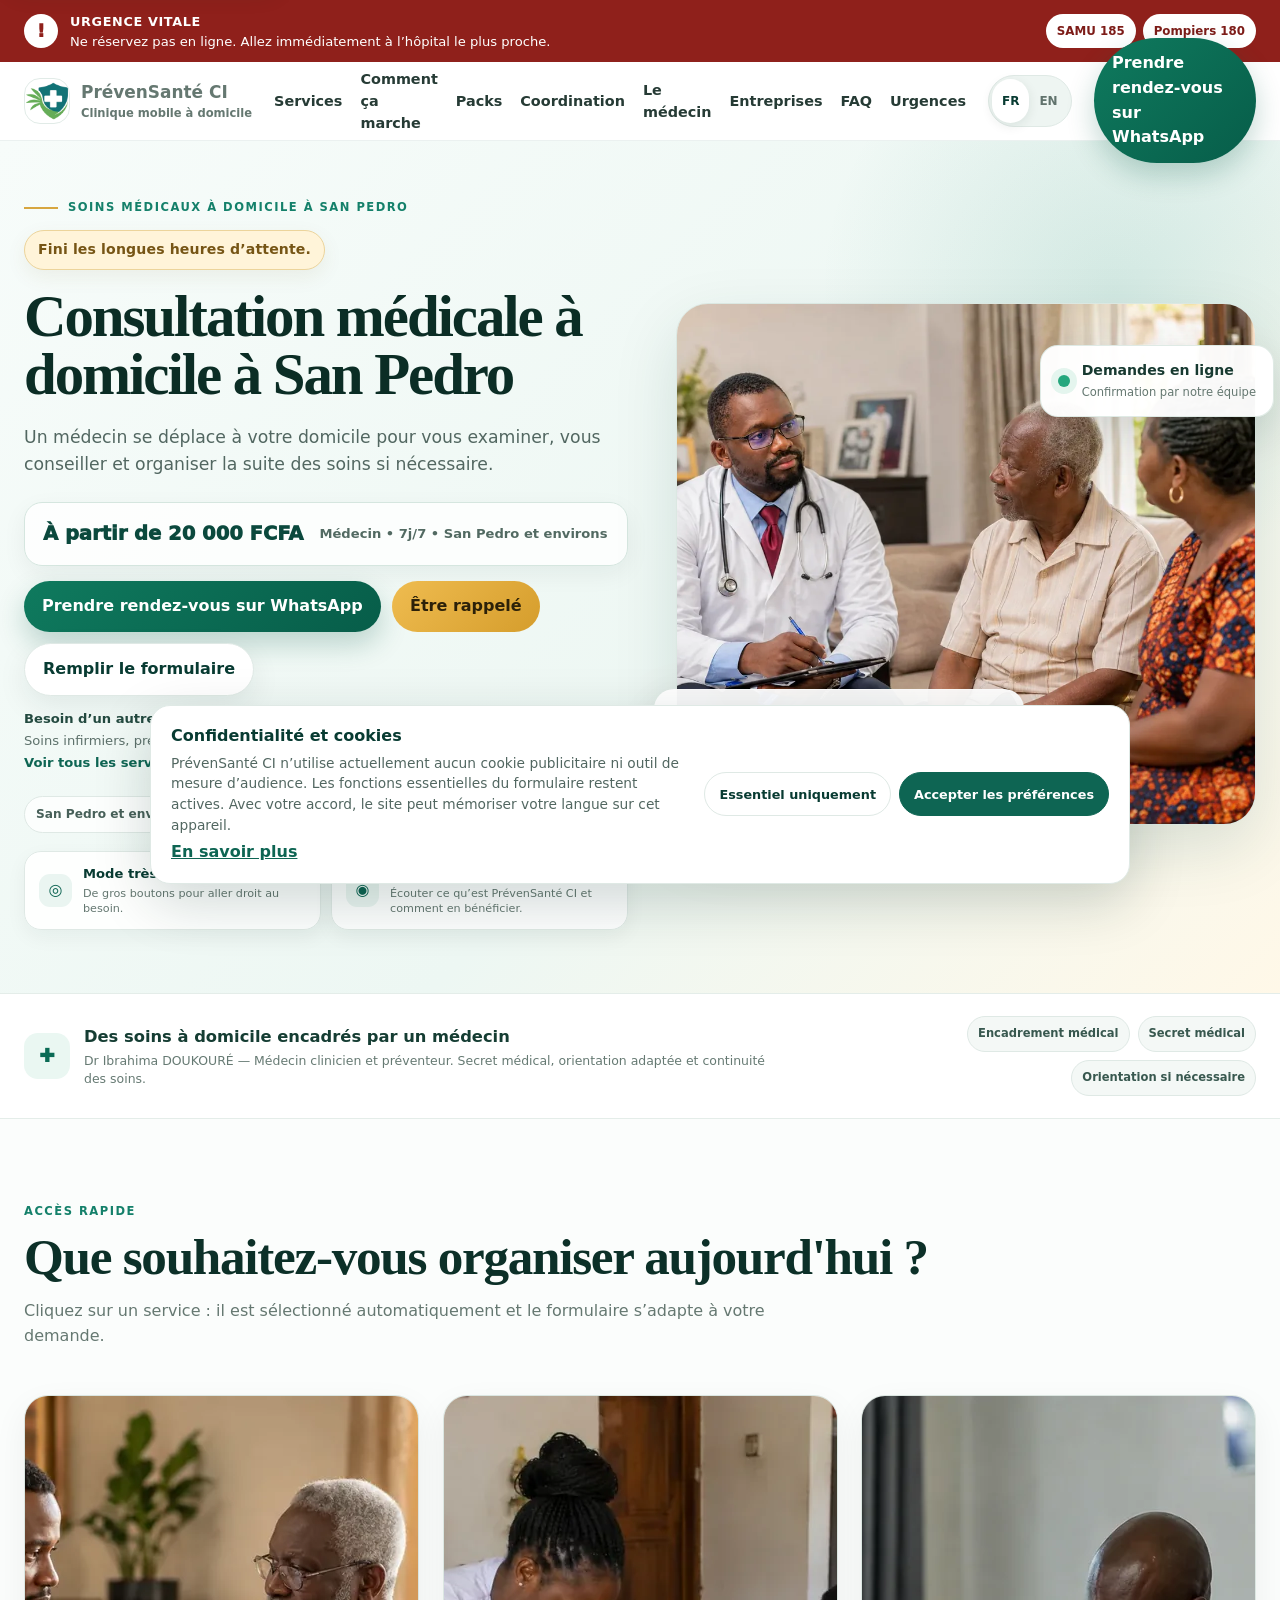
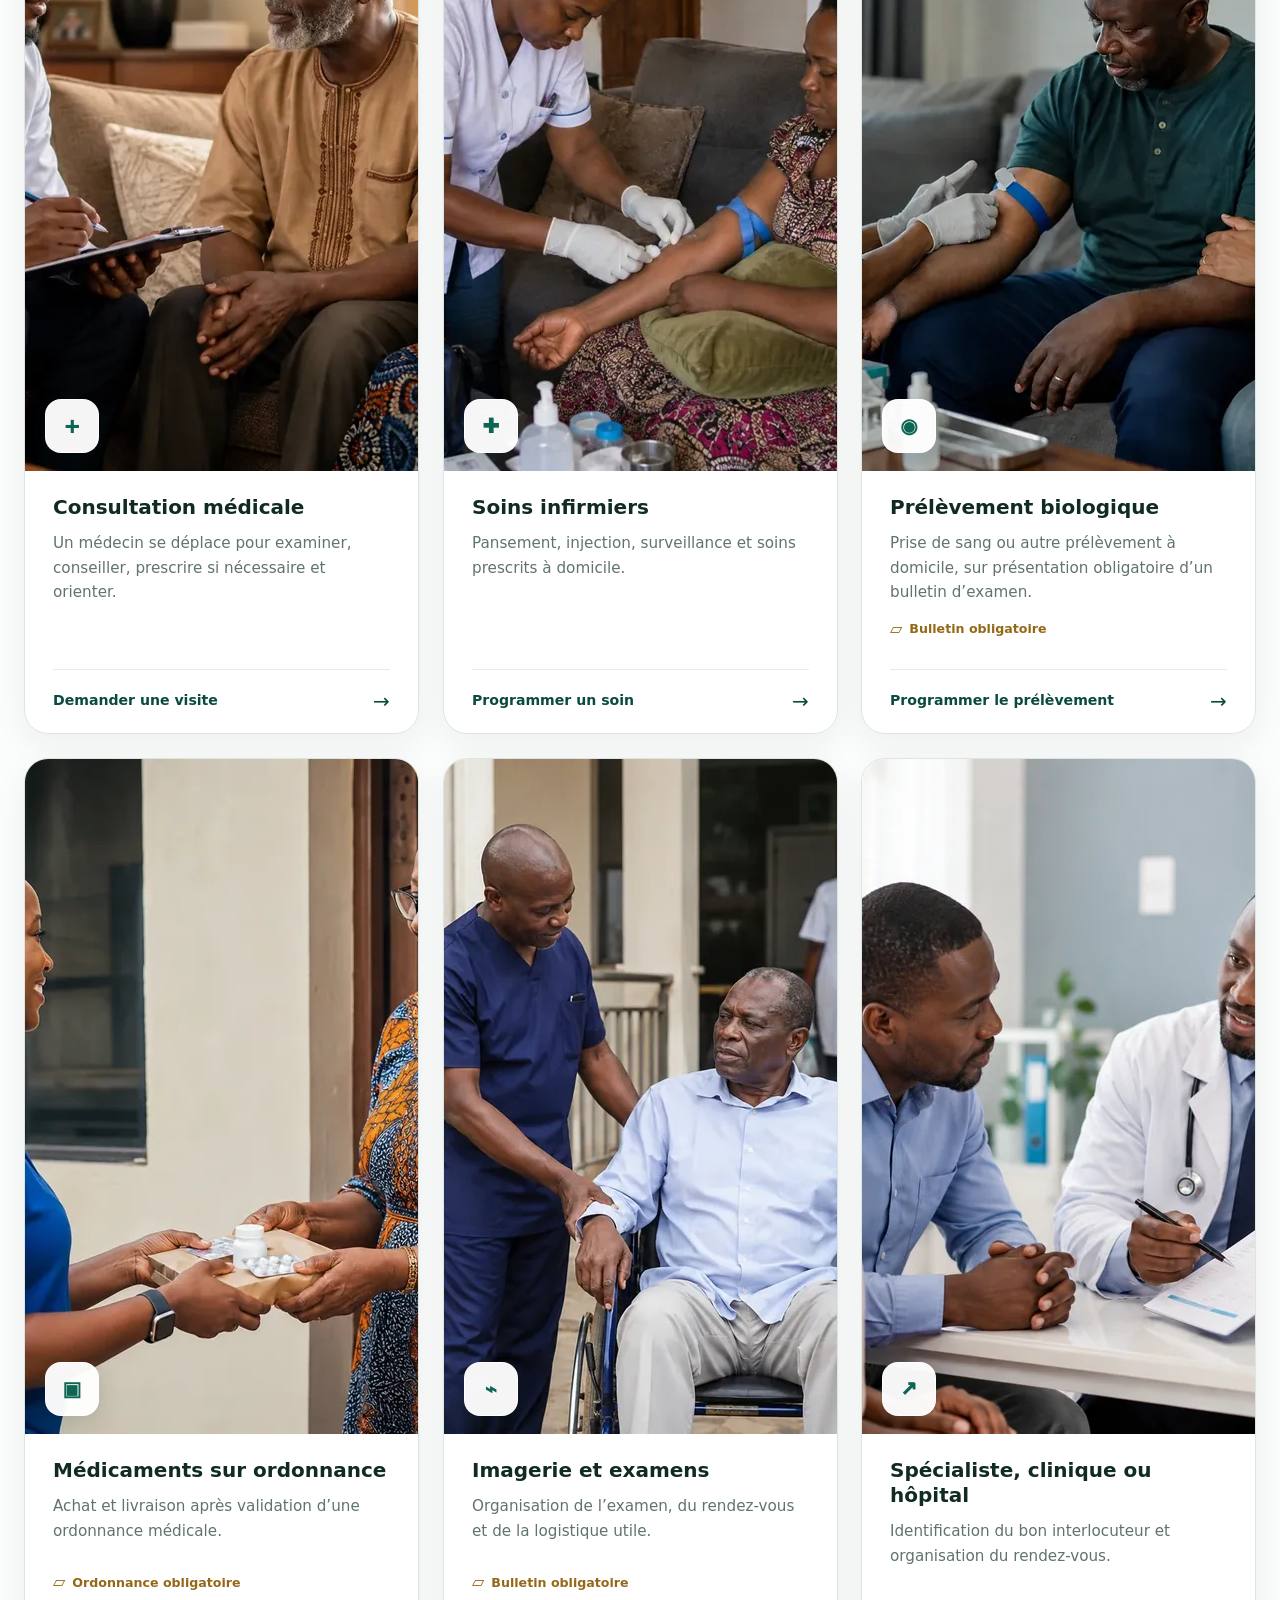
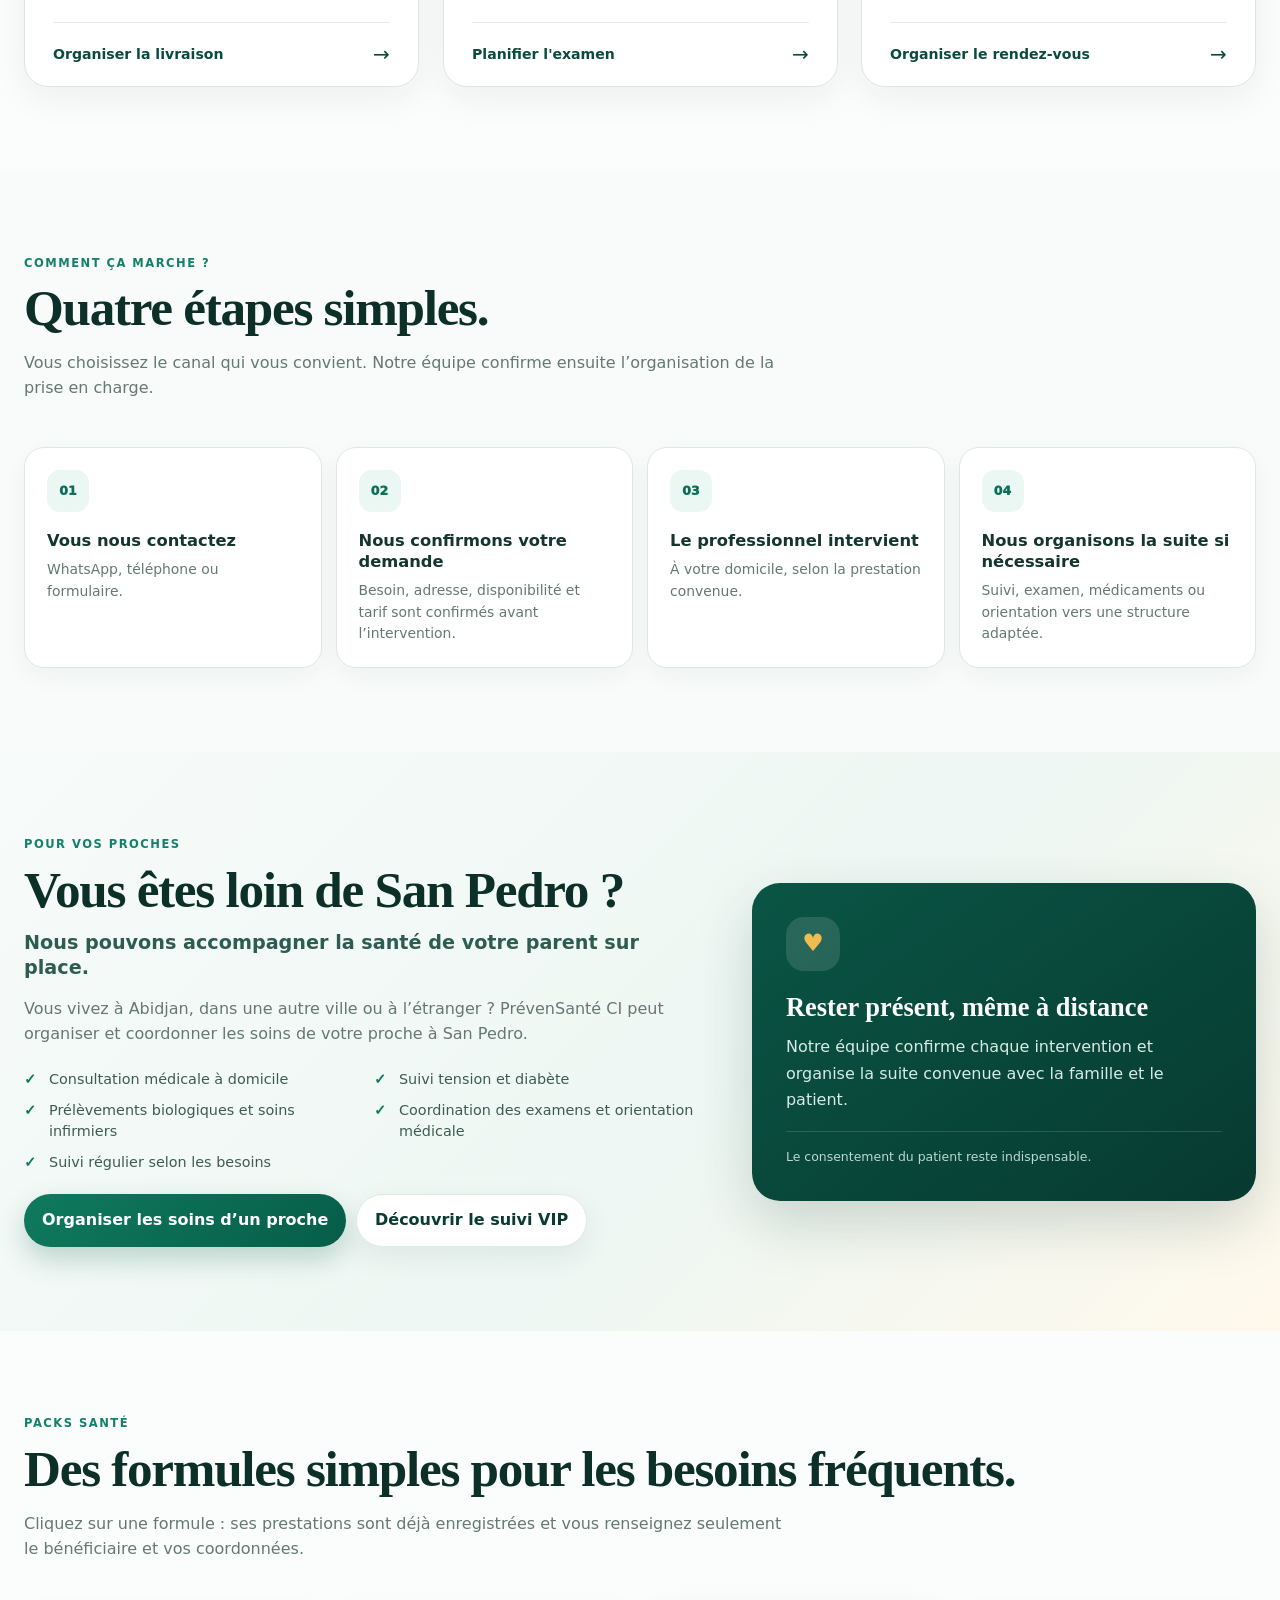
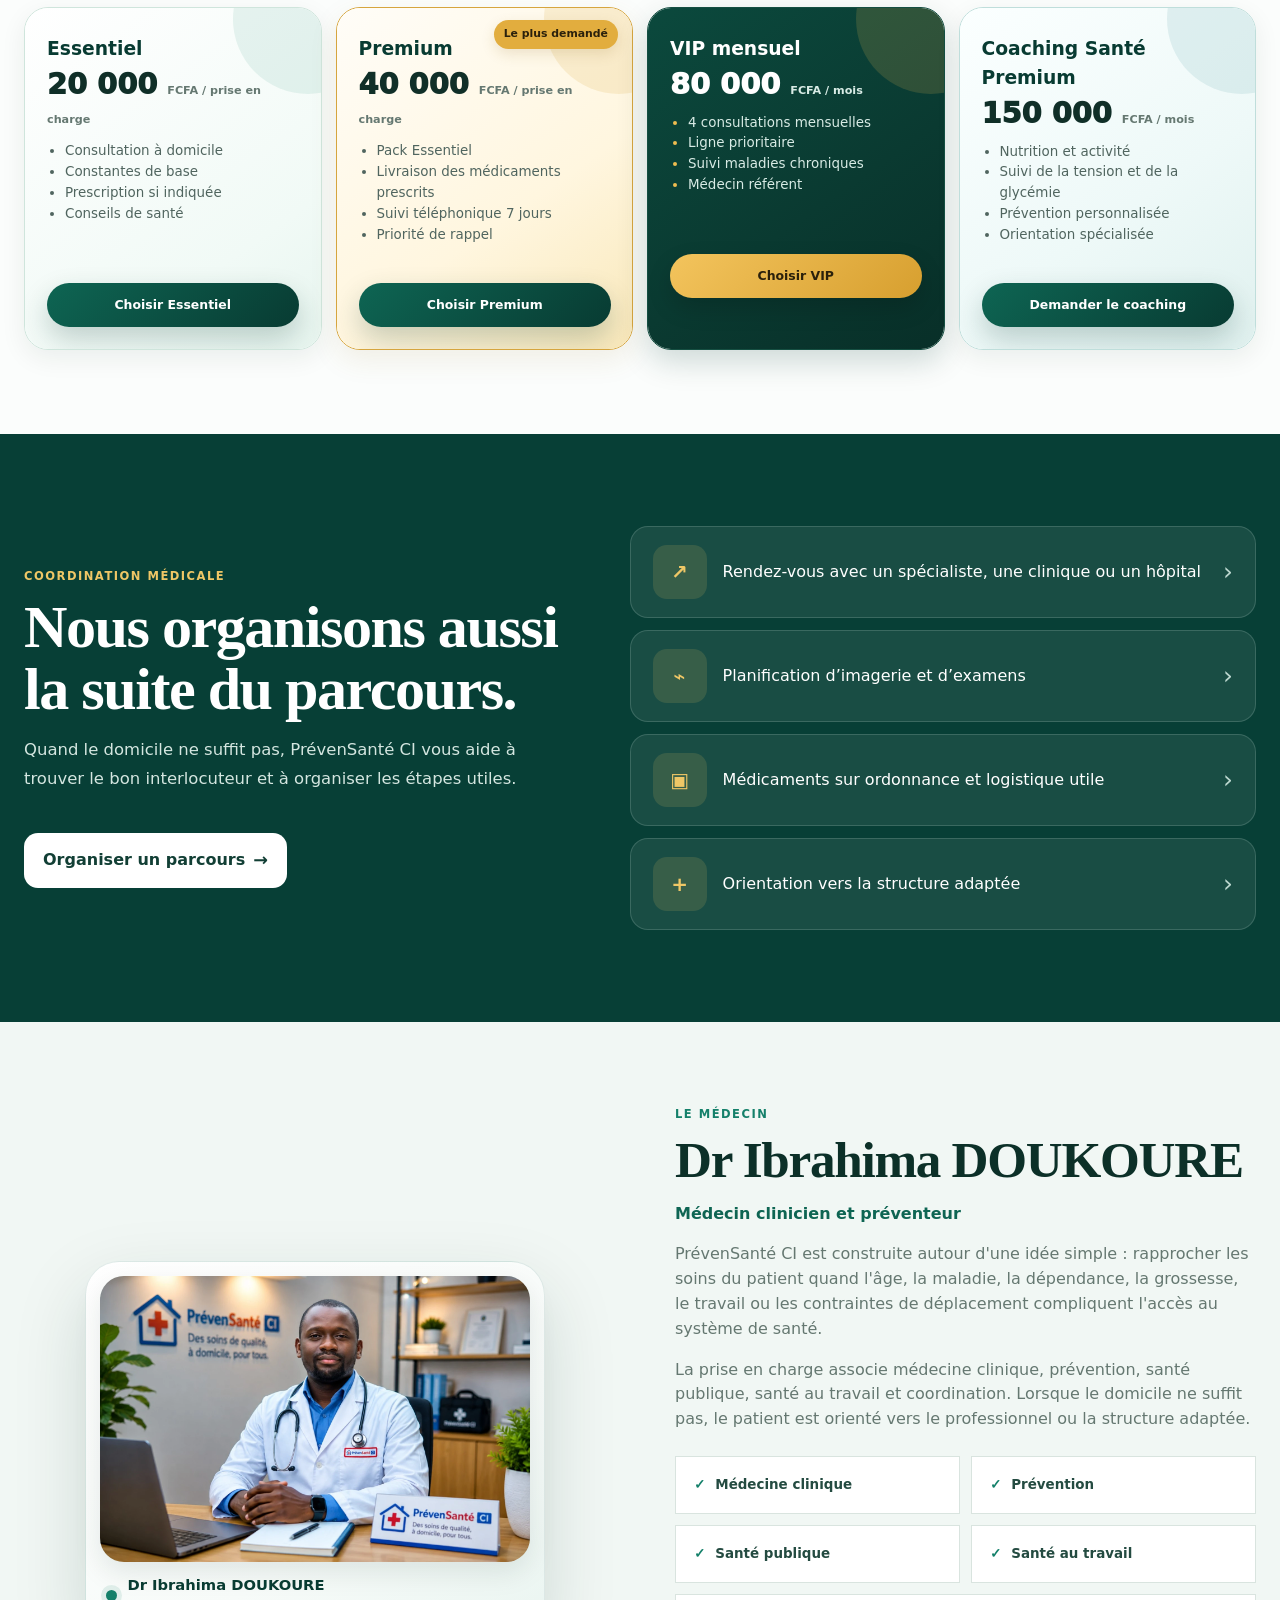
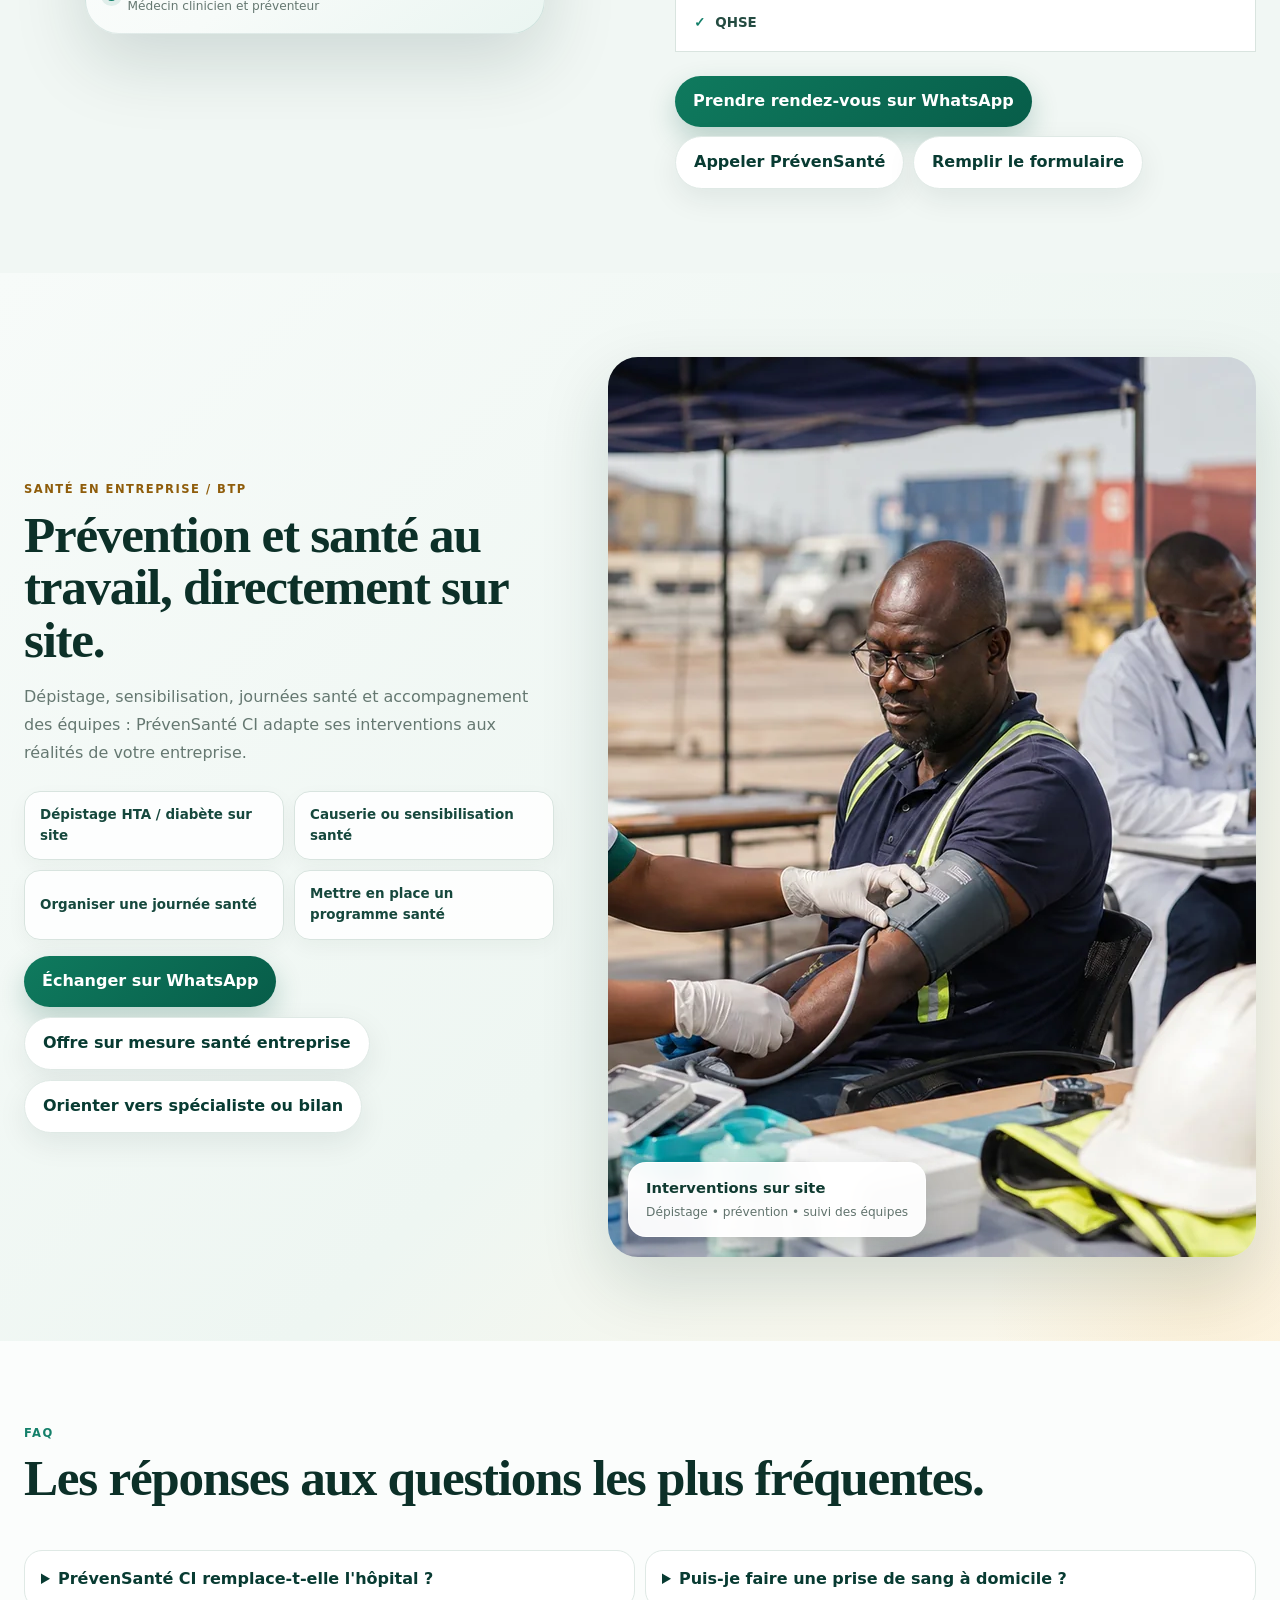
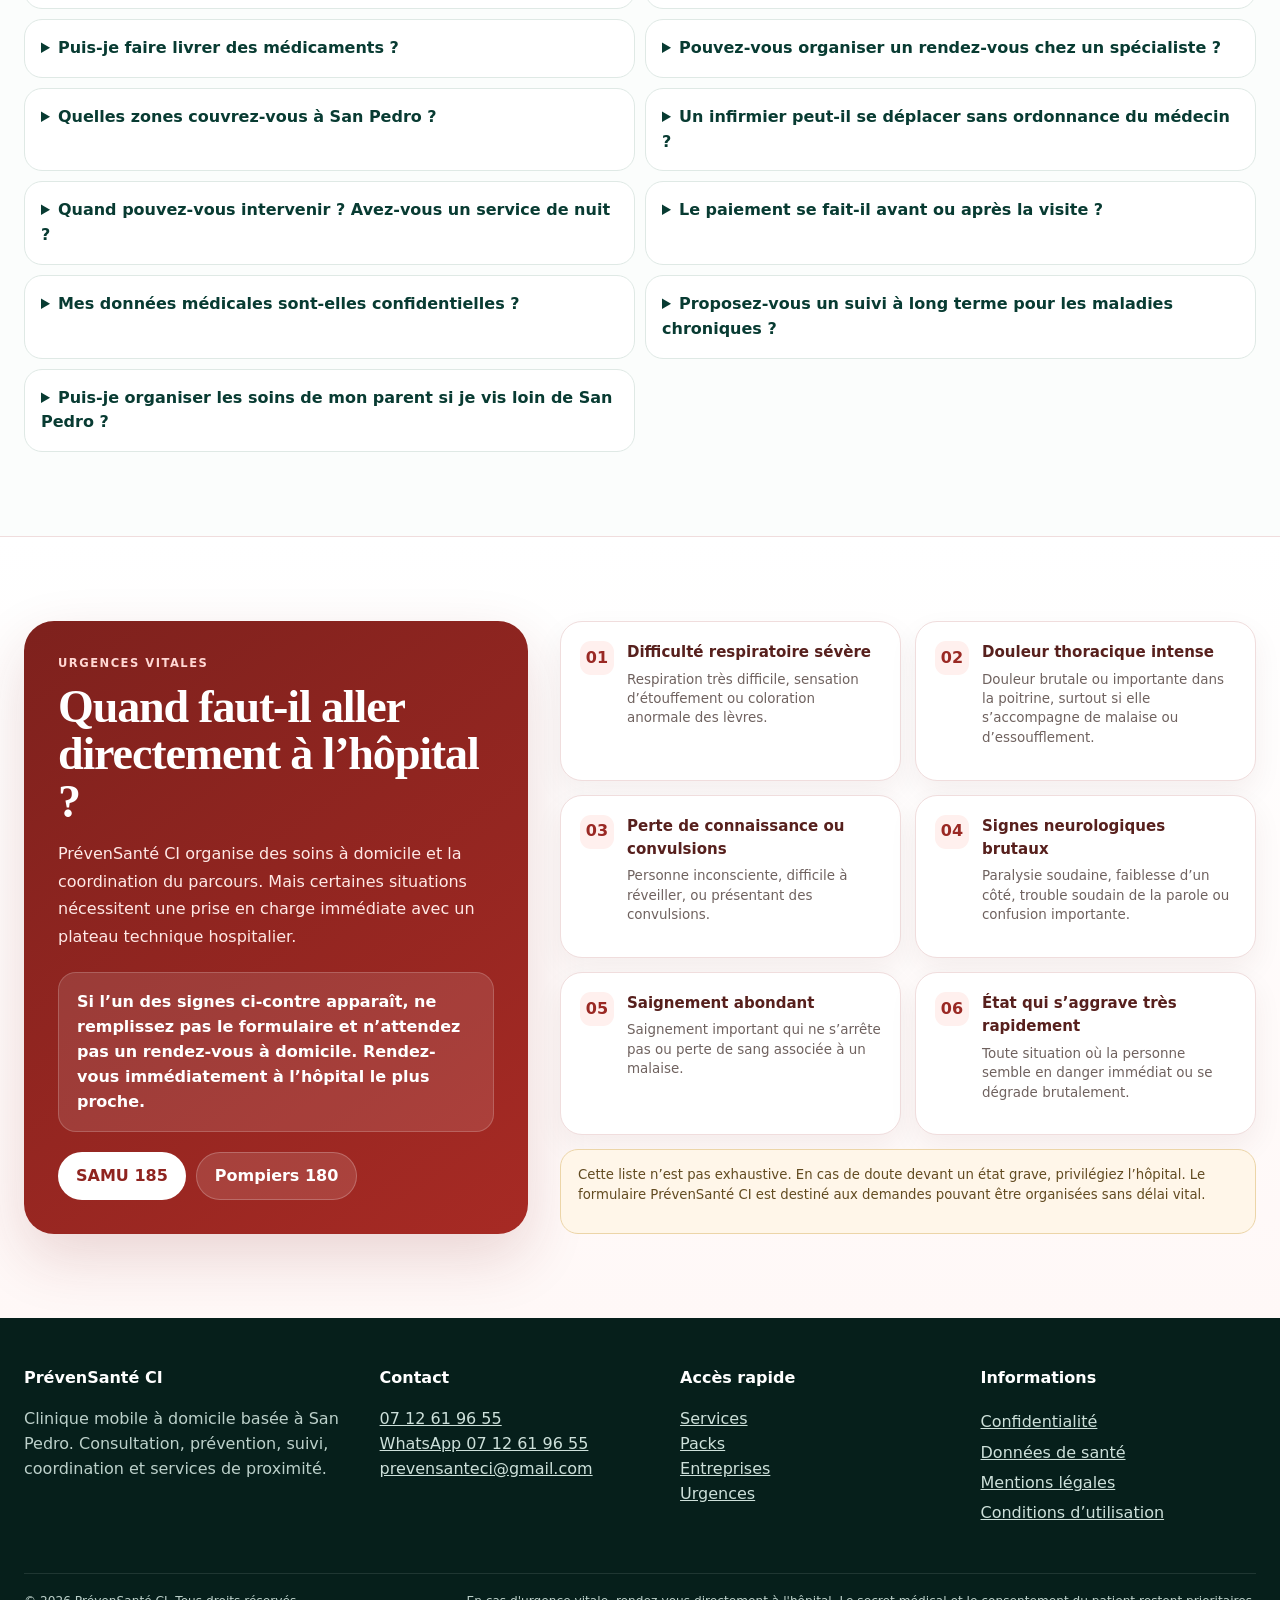
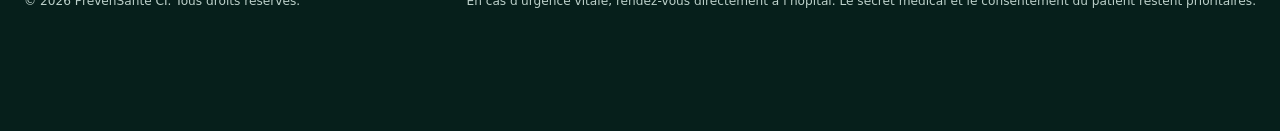
==== commit c3dcbd25: "mise à jour septembre" ====
--- a/index.html
+++ b/index.html
@@ -8,20 +8,20 @@
 <meta content="index,follow,max-image-preview:large,max-snippet:-1,max-video-preview:-1" name="robots"/>
 <meta content="telephone=yes" name="format-detection"/>
 <link href="https://prevensanteci.github.io/" rel="canonical"/>
-<meta content="Médecin et soins à domicile à San Pedro, Côte d’Ivoire : consultation médicale, soins infirmiers, prélèvement biologique, livraison médicaments sur ordonnance. PrévenSanté CI — 07 12 61 96 55." name="description"/>
+<meta content="Consultation médicale à domicile à San Pedro à partir de 20 000 FCFA. Soins infirmiers, prélèvements, médicaments sur ordonnance, imagerie et coordination. Rendez-vous sur WhatsApp : 07 12 61 96 55." name="description"/>
 <link href="https://prevensanteci.github.io/" hreflang="fr" rel="alternate"/>
 <link href="https://prevensanteci.github.io/?lang=en" hreflang="en" rel="alternate"/>
 <link href="https://prevensanteci.github.io/" hreflang="x-default" rel="alternate"/>
 <meta content="website" property="og:type"/>
 <meta content="fr_CI" property="og:locale"/>
 <meta content="PrévenSanté CI | Médecin et soins à domicile à San Pedro" property="og:title"/>
-<meta content="Soins médicaux à domicile à San Pedro : consultation, soins infirmiers, prélèvements sur bulletin, médicaments sur ordonnance, imagerie et coordination des soins." property="og:description"/>
+<meta content="Consultation médicale à domicile à San Pedro à partir de 20 000 FCFA. Réservez facilement avec PrévenSanté CI." property="og:description"/>
 <meta content="https://prevensanteci.github.io/" property="og:url"/>
 <meta content="summary_large_image" name="twitter:card"/>
 <title>PrévenSanté CI | Médecin et soins à domicile à San Pedro</title>
-<script type="application/ld+json">{"@context":"https://schema.org","@type":"MedicalClinic","@id":"https://prevensanteci.github.io/#clinic","name":"PrévenSanté CI","url":"https://prevensanteci.github.io/","image":"https://prevensanteci.github.io/og-prevensante.webp","telephone":"+2250712619655","email":"prevensanteci@gmail.com","description":"Service de soins médicaux à domicile et de coordination des soins à San Pedro, Côte d’Ivoire.","address":{"@type":"PostalAddress","addressLocality":"San Pedro","addressCountry":"CI"},"areaServed":{"@type":"City","name":"San Pedro"},"hasOfferCatalog":{"@type":"OfferCatalog","name":"Services de santé à domicile","itemListElement":[{"@type":"Offer","itemOffered":{"@type":"MedicalProcedure","name":"Consultation médicale à domicile"}},{"@type":"Offer","itemOffered":{"@type":"MedicalProcedure","name":"Soins infirmiers à domicile"}},{"@type":"Offer","itemOffered":{"@type":"MedicalTest","name":"Prélèvement biologique à domicile"}},{"@type":"Offer","itemOffered":{"@type":"Service","name":"Coordination d’imagerie et d’examens"}},{"@type":"Offer","itemOffered":{"@type":"Service","name":"Coordination de rendez-vous spécialisés"}}]}}</script>
+<script type="application/ld+json">{"@context":"https://schema.org","@type":"MedicalClinic","@id":"https://prevensanteci.github.io/#clinic","name":"PrévenSanté CI","url":"https://prevensanteci.github.io/","image":"https://prevensanteci.github.io/og-prevensante.webp","telephone":"+2250712619655","email":"prevensanteci@gmail.com","description":"Consultation médicale à domicile et soins de proximité à San Pedro, Côte d’Ivoire. Consultation à partir de 20 000 FCFA.","address":{"@type":"PostalAddress","addressLocality":"San Pedro","addressCountry":"CI"},"areaServed":{"@type":"City","name":"San Pedro"},"hasOfferCatalog":{"@type":"OfferCatalog","name":"Services de santé à domicile","itemListElement":[{"@type":"Offer","itemOffered":{"@type":"MedicalProcedure","name":"Consultation médicale à domicile"},"price":"20000","priceCurrency":"XOF"},{"@type":"Offer","itemOffered":{"@type":"MedicalProcedure","name":"Soins infirmiers à domicile"}},{"@type":"Offer","itemOffered":{"@type":"MedicalTest","name":"Prélèvement biologique à domicile"}},{"@type":"Offer","itemOffered":{"@type":"Service","name":"Coordination d’imagerie et d’examens"}},{"@type":"Offer","itemOffered":{"@type":"Service","name":"Coordination de rendez-vous spécialisés"}}]}}</script>
 <meta content="PrévenSanté CI" name="application-name"/>
-<link as="image" fetchpriority="high" href="hero-consultation.webp" rel="preload" type="image/webp"/><link href="style.css" rel="stylesheet"/><link href="logo.webp" rel="icon" type="image/webp"/><link href="icon-192.png" rel="apple-touch-icon" sizes="192x192"/><link href="manifest.webmanifest" rel="manifest"/><meta content="https://prevensanteci.github.io/og-prevensante.webp" property="og:image"/><meta content="PrévenSanté CI" property="og:site_name"/><meta content="PrévenSanté CI, soins médicaux à domicile à San Pedro" property="og:image:alt"/><meta content="PrévenSanté CI | Soins à domicile à San Pedro" name="twitter:title"/><meta content="Consultation médicale, soins infirmiers, prélèvements et coordination des soins à domicile à San Pedro, Côte d’Ivoire." name="twitter:description"/><meta content="https://prevensanteci.github.io/og-prevensante.webp" name="twitter:image"/><meta content="San Pedro, Côte d’Ivoire" name="geo.placename"/><meta content="CI" name="geo.region"/><link href="consent.css" rel="stylesheet"/></head>
+<link as="image" fetchpriority="high" href="hero-consultation.webp" rel="preload" type="image/webp"/><link href="style.css" rel="stylesheet"/><link href="logo.webp" rel="icon" type="image/webp"/><link href="icon-192.png" rel="apple-touch-icon" sizes="192x192"/><link href="manifest.webmanifest" rel="manifest"/><meta content="https://prevensanteci.github.io/og-prevensante.webp" property="og:image"/><meta content="PrévenSanté CI" property="og:site_name"/><meta content="PrévenSanté CI, soins médicaux à domicile à San Pedro" property="og:image:alt"/><meta content="PrévenSanté CI | Soins à domicile à San Pedro" name="twitter:title"/><meta content="Consultation médicale à domicile à San Pedro à partir de 20 000 FCFA. Rendez-vous rapide sur WhatsApp." name="twitter:description"/><meta content="https://prevensanteci.github.io/og-prevensante.webp" name="twitter:image"/><meta content="San Pedro, Côte d’Ivoire" name="geo.placename"/><meta content="CI" name="geo.region"/><link href="consent.css" rel="stylesheet"/></head>
 <body>
 <a class="skip-link" href="#main-content">Aller au contenu principal</a>
 <noscript><div class="noscript-notice">JavaScript est nécessaire pour utiliser le formulaire en ligne. Vous pouvez appeler PrévenSanté CI au <a href="tel:+2250712619655">07 12 61 96 55</a> ou nous contacter sur <a href="https://wa.me/2250712619655">WhatsApp</a>.</div></noscript>
@@ -30,26 +30,26 @@
 <a class="brand" href="#home"><span aria-hidden="true" class="logo"><img alt="Logo PrévenSanté CI" class="brand-logo-img" decoding="async" height="256" loading="eager" src="logo.webp" width="256"/></span><span class="brand-copy"><strong>PrévenSanté CI</strong><span data-i18n="brandSub">Clinique mobile à domicile</span></span></a>
 <nav class="desktop-nav"><a data-i18n="navServices" href="#services">Services</a><a data-i18n="navProcess" href="#process">Comment ça marche</a><a data-i18n="navPacks" href="#packs">Packs</a><a data-i18n="navCoordination" href="#coordination">Coordination</a><a data-i18n="navDoctor" href="#doctor">Médecin</a><a data-i18n="navBusiness" href="#business">Entreprises</a><a data-i18n="navFaq" href="#faq">FAQ</a><a data-i18n="navEmergency" href="#vital-emergencies">Urgences</a></nav>
 <div class="lang"><button aria-pressed="true" class="active" data-lang="fr" type="button">FR</button><button aria-pressed="false" data-lang="en" type="button">EN</button></div>
-<button class="btn btn-primary" data-i18n="book" data-open="">Prendre RDV</button>
+<a class="btn btn-primary whatsapp-primary" data-i18n="waBook" data-wa-context="appointment" href="https://wa.me/2250712619655" rel="noopener noreferrer" target="_blank">Prendre rendez-vous sur WhatsApp</a>
 <button aria-controls="drawer" aria-expanded="false" aria-label="Ouvrir le menu" class="menu-btn" id="menuBtn"><span></span><span></span><span></span></button>
 </div></header>
 <main id="main-content">
-<section class="hero" id="home"><div class="container hero-grid"><div class="hero-copy"><div class="eyebrow" data-i18n="heroEyebrow">Soins médicaux à domicile à San Pedro</div><div class="hero-slogan" data-i18n="heroSlogan">Fini les longues heures d’attente.</div><h1><span data-i18n="heroTitle1">Quand se déplacer devient difficile,</span><br/><span class="hero-title-accent" data-i18n="heroTitle2">les soins viennent à vous.</span></h1><p data-i18n="heroText">À San Pedro, PrévenSanté CI organise les soins autour de vous : consultation médicale, soins infirmiers, prélèvements, médicaments sur ordonnance, imagerie et rendez-vous spécialisés, sans déplacements inutiles.</p><div class="hero-actions"><button class="btn btn-primary" data-i18n="bookVisit" data-open="consultation">Demander une visite à domicile</button><button class="btn btn-gold" data-callback="" data-i18n="callback">Être rappelé</button><a aria-label="Contacter PrévenSanté CI sur WhatsApp" class="btn btn-soft" href="https://wa.me/2250712619655" rel="noopener noreferrer" target="_blank">WhatsApp</a></div><div class="trust-row"><span class="trust" data-i18n="trust1">San Pedro et environs</span><span class="trust" data-i18n="trust2">Secret médical</span><span class="trust" data-i18n="trust3">Paiement Mobile Money</span></div><div aria-label="Aides d’accessibilité" class="assist-strip">
+<section class="hero" id="home"><div class="container hero-grid"><div class="hero-copy"><div class="eyebrow" data-i18n="heroEyebrow">Soins médicaux à domicile à San Pedro</div><div class="hero-slogan" data-i18n="heroSlogan">Fini les longues heures d’attente.</div><h1><span data-i18n="heroConsultTitle">Consultation médicale à domicile à San Pedro</span></h1><p data-i18n="heroConsultText">Un médecin se déplace à votre domicile pour vous examiner, vous conseiller et organiser la suite des soins si nécessaire.</p><div class="hero-offer"><div class="hero-offer-price" data-i18n="heroOfferPrice">À partir de 20 000 FCFA</div><div class="hero-offer-proof" data-i18n="heroOfferProof">Médecin • 7j/7 • San Pedro et environs</div></div><div class="hero-actions"><a class="btn btn-primary whatsapp-primary" data-i18n="waBook" data-wa-context="consultation" href="https://wa.me/2250712619655" rel="noopener noreferrer" target="_blank">Prendre rendez-vous sur WhatsApp</a><button class="btn btn-gold" data-callback="" data-i18n="callback">Être rappelé</button><button class="btn btn-soft" data-i18n="fullForm" data-open="consultation">Remplir le formulaire</button></div><div class="hero-other-services"><b data-i18n="otherNeeds">Besoin d’un autre soin ?</b><span data-i18n="otherNeedsList">Soins infirmiers, prélèvements, médicaments prescrits, imagerie, suivi médical…</span><a data-i18n="seeServices" href="#services">Voir tous les services</a></div><div class="trust-row"><span class="trust" data-i18n="trust1">San Pedro et environs</span><span class="trust" data-i18n="trust2">Secret médical</span><span class="trust" data-i18n="trust3">Paiement Mobile Money</span></div><div aria-label="Aides d’accessibilité" class="assist-strip">
 <button class="assist-link" id="heroEasy" type="button"><span aria-hidden="true" class="assist-icon">◎</span><span><b data-i18n="easyTitle">Mode très facile</b><small data-i18n="easyTextShort">De gros boutons pour aller droit au besoin.</small></span></button>
 <button class="assist-link" id="heroVoice" type="button"><span aria-hidden="true" class="assist-icon">◉</span><span><b data-i18n="voiceBtn">Guide vocal</b><small data-i18n="voiceTextShort">Écouter ce qu’est PrévenSanté CI et comment en bénéficier.</small></span></button>
-</div></div><div class="hero-media"><div class="hero-frame"><img alt="Consultation médicale à domicile" decoding="async" fetchpriority="high" height="900" loading="eager" src="hero-consultation.webp" width="1200"/></div><div class="hero-status-card"><span aria-hidden="true" class="status-dot"></span><div><b data-i18n="heroStatusTitle">Demandes en ligne</b><small data-i18n="heroStatusText">Confirmation par notre équipe</small></div></div><div class="hero-card"><b data-i18n="heroCardTitle">Médecine de proximité</b><span data-i18n="heroCardText">Une prise en charge humaine, claire et coordonnée.</span></div></div></div></section><section class="section" id="services"><div class="container"><div class="section-head"><div><div class="kicker" data-i18n="servicesKicker">Accès rapide</div><h2 data-i18n="servicesTitle">Que souhaitez-vous organiser aujourd'hui ?</h2><p class="lead" data-i18n="servicesLead">Chaque bouton ouvre un parcours différent. Vous ne remplissez que les informations utiles à votre demande.</p></div></div><div class="services">
+</div></div><div class="hero-media"><div class="hero-frame"><img alt="Consultation médicale à domicile" decoding="async" fetchpriority="high" height="900" loading="eager" src="hero-consultation.webp" width="1200"/></div><div class="hero-status-card"><span aria-hidden="true" class="status-dot"></span><div><b data-i18n="heroStatusTitle">Demandes en ligne</b><small data-i18n="heroStatusText">Confirmation par notre équipe</small></div></div><div class="hero-card"><b data-i18n="heroCardTitle">Médecine de proximité</b><span data-i18n="heroCardText">Une prise en charge humaine, claire et coordonnée.</span></div></div></div></section><section class="medical-proof" id="medical-proof"><div class="container medical-proof-grid"><div class="medical-proof-main"><span aria-hidden="true" class="medical-proof-icon">✚</span><div><h2 data-i18n="proofTitle">Des soins à domicile encadrés par un médecin</h2><p data-i18n="proofText">Dr Ibrahima DOUKOURÉ — Médecin clinicien et préventeur. Secret médical, orientation adaptée et continuité des soins.</p></div></div><div class="medical-proof-items"><span data-i18n="proof1">Encadrement médical</span><span data-i18n="proof2">Secret médical</span><span data-i18n="proof3">Orientation si nécessaire</span></div></div></section><section class="section" id="services"><div class="container"><div class="section-head"><div><div class="kicker" data-i18n="servicesKicker">Accès rapide</div><h2 data-i18n="servicesTitle">Que souhaitez-vous organiser aujourd'hui ?</h2><p class="lead" data-i18n="servicesLead">Chaque bouton ouvre un parcours différent. Vous ne remplissez que les informations utiles à votre demande.</p></div></div><div class="services">
 <article class="service" data-service-card="consultation"><div class="service-media"><img alt="Consultation à domicile" decoding="async" fetchpriority="low" height="675" loading="lazy" src="consultation-domicile.webp" width="900"/><span aria-hidden="true" class="service-mark">+</span></div><div class="service-body"><h3 data-i18n="sConsultTitle">Consultation médicale</h3><p data-i18n="sConsultText">Un médecin se déplace pour examiner, conseiller, prescrire si nécessaire et orienter.</p><button class="service-cta" data-i18n="sConsultBtn" data-open="consultation">Demander une visite</button></div></article>
 <article class="service" data-service-card="nursing"><div class="service-media"><img alt="Soins infirmiers" decoding="async" fetchpriority="low" height="675" loading="lazy" src="soins-infirmiers.webp" width="900"/><span aria-hidden="true" class="service-mark">✚</span></div><div class="service-body"><h3 data-i18n="sNursingTitle">Soins infirmiers</h3><p data-i18n="sNursingText">Pansement, injection, surveillance et soins prescrits à domicile.</p><button class="service-cta" data-i18n="sNursingBtn" data-open="nursing">Programmer un soin</button></div></article>
 <article class="service" data-service-card="lab"><div class="service-media"><img alt="Prélèvement biologique à domicile avec accompagnement familial à San Pedro" decoding="async" fetchpriority="low" height="675" loading="lazy" src="prelevement-biologique.webp" width="900"/><span aria-hidden="true" class="service-mark">◉</span></div><div class="service-body"><h3 data-i18n="sLabTitle">Prélèvement biologique</h3><p data-i18n="sLabText">Prise de sang ou autre prélèvement à domicile, sur présentation obligatoire d’un bulletin d’examen.</p><div class="service-requirement" data-i18n="bulletinRequired">Bulletin obligatoire</div><button class="service-cta" data-i18n="sLabBtn" data-open="lab">Programmer le prélèvement</button></div></article>
 <article class="service" data-service-card="meds"><div class="service-media"><img alt="Livraison de médicaments" decoding="async" fetchpriority="low" height="675" loading="lazy" src="medicaments-ordonnance.webp" width="900"/><span aria-hidden="true" class="service-mark">▣</span></div><div class="service-body"><h3 data-i18n="sMedsTitle">Médicaments sur ordonnance</h3><p data-i18n="sMedsText">Achat et livraison après validation d’une ordonnance médicale.</p><div class="service-requirement" data-i18n="prescriptionRequired">Ordonnance obligatoire</div><button class="service-cta" data-i18n="sMedsBtn" data-open="meds">Organiser la livraison</button></div></article>
 <article class="service" data-service-card="imaging"><div class="service-media"><img alt="Accompagnement vers une clinique" decoding="async" fetchpriority="low" height="675" loading="lazy" src="imagerie-examens.webp" width="900"/><span aria-hidden="true" class="service-mark">⌁</span></div><div class="service-body"><h3 data-i18n="sImagingTitle">Imagerie et examens</h3><p data-i18n="sImagingText">Organisation de l’examen, du rendez-vous et de la logistique utile.</p><div class="service-requirement" data-i18n="bulletinRequired">Bulletin obligatoire</div><button class="service-cta" data-i18n="sImagingBtn" data-open="imaging">Planifier l'examen</button></div></article>
 <article class="service" data-service-card="specialist"><div class="service-media"><img alt="Orientation vers un spécialiste, une clinique ou un hôpital à San Pedro" decoding="async" fetchpriority="low" height="675" loading="lazy" src="specialiste-coordination.webp" width="900"/><span aria-hidden="true" class="service-mark">↗</span></div><div class="service-body"><h3 data-i18n="sSpecialistTitle">Spécialiste, clinique ou hôpital</h3><p data-i18n="sSpecialistText">Identification du bon interlocuteur et organisation du rendez-vous.</p><button class="service-cta" data-i18n="sSpecialistBtn" data-open="specialist">Organiser le rendez-vous</button></div></article>
-</div></div></section><section class="section" id="process"><div class="container"><div class="section-head"><div><div class="kicker" data-i18n="processKicker">Parcours patient</div><h2 data-i18n="processTitle">Simple, lisible et sans jargon.</h2><p class="lead" data-i18n="processLead">Le formulaire avance automatiquement : vous répondez, l’écran suivant apparaît sans bouton Continuer.</p></div></div><div class="services"><article class="service process-card"><div class="service-body"><span class="process-no">01</span><h3 data-i18n="p1Title">Votre demande</h3><p data-i18n="p1Text">Service, bénéficiaire, nom, âge et informations utiles selon la prestation.</p></div></article><article class="service process-card"><div class="service-body"><span class="process-no">02</span><h3 data-i18n="p2Title">Document médical selon le service</h3><p data-i18n="p2Text">Facultatif pour les autres demandes. Bulletin d’examen obligatoire pour un prélèvement ou une imagerie, ordonnance obligatoire pour la livraison de médicaments.</p></div></article><article class="service process-card"><div class="service-body"><span class="process-no">03</span><h3 data-i18n="p3Title">Coordonnées et envoi</h3><p data-i18n="p3Text">Quartier, téléphone, créneau, vérification rapide puis envoi direct à PrévenSanté CI.</p></div></article></div></div></section><section class="section" id="packs"><div class="container"><div class="section-head"><div><div class="kicker" data-i18n="packsKicker">Packs santé</div><h2 data-i18n="packsTitle">Des formules simples pour les besoins fréquents.</h2><p class="lead" data-i18n="packsLead">Cliquez sur une formule : ses prestations sont déjà enregistrées et vous renseignez seulement le bénéficiaire et vos coordonnées.</p></div></div><div class="packs">
-<div class="pack" data-pack-card="essential"><h3 data-i18n="packEssential">Essentiel</h3><div class="price">20 000 <small>FCFA</small></div><ul><li data-i18n="e1">Consultation à domicile</li><li data-i18n="e2">Constantes de base</li><li data-i18n="e3">Prescription si indiquée</li><li data-i18n="e4">Conseils de santé</li></ul><button class="btn btn-primary" data-i18n="chooseEssential" data-pack="essential">Choisir Essentiel</button></div>
-<div class="pack featured" data-pack-card="premium"><span class="badge" data-i18n="popular">Le plus demandé</span><h3>Premium</h3><div class="price">40 000 <small>FCFA</small></div><ul><li data-i18n="pr1">Pack Essentiel</li><li data-i18n="pr2">Livraison des médicaments prescrits</li><li data-i18n="pr3">Suivi téléphonique 7 jours</li><li data-i18n="pr4">Priorité de rappel</li></ul><button class="btn btn-primary" data-i18n="choosePremium" data-pack="premium">Choisir Premium</button></div>
+</div></div></section><section class="section process-simple" id="process"><div class="container"><div class="section-head"><div><div class="kicker" data-i18n="processKicker">Comment ça marche ?</div><h2 data-i18n="processTitle">Quatre étapes simples.</h2><p class="lead" data-i18n="processLead">Vous choisissez le canal qui vous convient. Notre équipe confirme ensuite l’organisation de la prise en charge.</p></div></div><div class="process-grid"><article class="process-step"><span>01</span><h3 data-i18n="p1Title">Vous nous contactez</h3><p data-i18n="p1Text">WhatsApp, téléphone ou formulaire.</p></article><article class="process-step"><span>02</span><h3 data-i18n="p2Title">Nous confirmons votre demande</h3><p data-i18n="p2Text">Besoin, adresse, disponibilité et tarif sont confirmés avant l’intervention.</p></article><article class="process-step"><span>03</span><h3 data-i18n="p3Title">Le professionnel intervient</h3><p data-i18n="p3Text">À votre domicile, selon la prestation convenue.</p></article><article class="process-step"><span>04</span><h3 data-i18n="p4Title">Nous organisons la suite si nécessaire</h3><p data-i18n="p4Text">Suivi, examen, médicaments ou orientation vers une structure adaptée.</p></article></div></div></section><section class="section relatives-section" id="relatives"><div class="container relatives-grid"><div class="relatives-copy"><div class="kicker" data-i18n="relativesKicker">Pour vos proches</div><h2 data-i18n="relativesTitle">Vous êtes loin de San Pedro ?</h2><h3 data-i18n="relativesSubtitle">Nous pouvons accompagner la santé de votre parent sur place.</h3><p class="lead" data-i18n="relativesText">Vous vivez à Abidjan, dans une autre ville ou à l’étranger ? PrévenSanté CI peut organiser et coordonner les soins de votre proche à San Pedro.</p><ul><li data-i18n="relatives1">Consultation médicale à domicile</li><li data-i18n="relatives2">Suivi tension et diabète</li><li data-i18n="relatives3">Prélèvements biologiques et soins infirmiers</li><li data-i18n="relatives4">Coordination des examens et orientation médicale</li><li data-i18n="relatives5">Suivi régulier selon les besoins</li></ul><div class="relatives-actions"><a class="btn btn-primary whatsapp-primary" data-i18n="organizeRelative" data-wa-context="relative" href="https://wa.me/2250712619655" rel="noopener noreferrer" target="_blank">Organiser les soins d’un proche</a><a class="btn btn-soft" data-i18n="discoverVip" href="#packs">Découvrir le suivi VIP</a></div></div><div class="relatives-card"><div aria-hidden="true" class="relatives-card-icon">♥</div><b data-i18n="relativesCardTitle">Rester présent, même à distance</b><p data-i18n="relativesCardText">Notre équipe confirme chaque intervention et organise la suite convenue avec la famille et le patient.</p><span data-i18n="relativesCardNote">Le consentement du patient reste indispensable.</span></div></div></section><section class="section" id="packs"><div class="container"><div class="section-head"><div><div class="kicker" data-i18n="packsKicker">Packs santé</div><h2 data-i18n="packsTitle">Des formules simples pour les besoins fréquents.</h2><p class="lead" data-i18n="packsLead">Cliquez sur une formule : ses prestations sont déjà enregistrées et vous renseignez seulement le bénéficiaire et vos coordonnées.</p></div></div><div class="packs">
+<div class="pack" data-pack-card="essential"><h3 data-i18n="packEssential">Essentiel</h3><div class="price">20 000 <small data-i18n="perCare">FCFA / prise en charge</small></div><ul><li data-i18n="e1">Consultation à domicile</li><li data-i18n="e2">Constantes de base</li><li data-i18n="e3">Prescription si indiquée</li><li data-i18n="e4">Conseils de santé</li></ul><button class="btn btn-primary" data-i18n="chooseEssential" data-pack="essential">Choisir Essentiel</button></div>
+<div class="pack featured" data-pack-card="premium"><span class="badge" data-i18n="popular">Le plus demandé</span><h3>Premium</h3><div class="price">40 000 <small data-i18n="perCare">FCFA / prise en charge</small></div><ul><li data-i18n="pr1">Pack Essentiel</li><li data-i18n="pr2">Livraison des médicaments prescrits</li><li data-i18n="pr3">Suivi téléphonique 7 jours</li><li data-i18n="pr4">Priorité de rappel</li></ul><button class="btn btn-primary" data-i18n="choosePremium" data-pack="premium">Choisir Premium</button></div>
 <div class="pack" data-pack-card="vip"><h3 data-i18n="packVip">VIP mensuel</h3><div class="price">80 000 <small data-i18n="perMonth">FCFA / mois</small></div><ul><li data-i18n="vipFeature1">4 consultations mensuelles</li><li data-i18n="vipFeature2">Ligne prioritaire</li><li data-i18n="vipFeature3">Suivi maladies chroniques</li><li data-i18n="vipFeature4">Médecin référent</li></ul><button class="btn btn-primary" data-i18n="chooseVip" data-pack="vip">Choisir VIP</button></div>
 <div class="pack" data-pack-card="coaching"><h3 data-i18n="packCoaching">Coaching Santé Premium</h3><div class="price">150 000 <small data-i18n="perMonth">FCFA / mois</small></div><ul><li data-i18n="c1">Nutrition et activité</li><li data-i18n="c2">Suivi de la tension et de la glycémie</li><li data-i18n="c3">Prévention personnalisée</li><li data-i18n="c4">Orientation spécialisée</li></ul><button class="btn btn-primary" data-i18n="chooseCoaching" data-pack="coaching">Demander le coaching</button></div>
-</div></div></section><section class="section coord-premium" id="coordination"><div class="container coord-premium-grid"><div class="coord-premium-copy"><div class="kicker" data-i18n="coordKicker">Coordination médicale</div><h2 data-i18n="coordTitle">Nous organisons aussi la suite du parcours.</h2><p class="lead" data-i18n="coordLead">Quand le domicile ne suffit pas, PrévenSanté CI vous aide à trouver le bon interlocuteur et à organiser les étapes utiles.</p><button class="btn coord-main-btn" data-i18n="coordBtn" data-open="specialist">Organiser un parcours</button></div><div class="coord-premium-actions"><button data-open="specialist"><span aria-hidden="true" class="coord-action-icon">↗</span><span data-i18n="coordActionSpecialist">Rendez-vous avec un spécialiste, une clinique ou un hôpital</span><b aria-hidden="true">›</b></button><button data-open="imaging"><span aria-hidden="true" class="coord-action-icon">⌁</span><span data-i18n="coordActionImaging">Planification d’imagerie et d’examens</span><b aria-hidden="true">›</b></button><button data-open="meds"><span aria-hidden="true" class="coord-action-icon">▣</span><span data-i18n="coordActionResults">Médicaments sur ordonnance et logistique utile</span><b aria-hidden="true">›</b></button><button data-open="specialist"><span aria-hidden="true" class="coord-action-icon">+</span><span data-i18n="coordActionOrientation">Orientation vers la structure adaptée</span><b aria-hidden="true">›</b></button></div></div></section><section class="section alt" id="doctor"><div class="container doctor-grid"><div class="doctor-photo"><img alt="Dr Ibrahima DOUKOURE, médecin clinicien et préventeur à San Pedro" decoding="async" fetchpriority="low" height="1022" loading="lazy" src="dr-doukoure.webp" width="1536"/><div class="doctor-photo-meta"><span aria-hidden="true" class="dot"></span><div><strong>Dr Ibrahima DOUKOURE</strong><small data-i18n="doctorRole">Médecin clinicien et préventeur</small></div></div></div><div class="doctor-copy"><div class="kicker" data-i18n="doctorKicker">Le médecin</div><h2>Dr Ibrahima DOUKOURE</h2><div class="role" data-i18n="doctorRole">Médecin clinicien et préventeur</div><p class="lead" data-i18n="doctorText1">PrévenSanté CI est construite autour d'une idée simple : rapprocher les soins du patient quand l'âge, la maladie, la dépendance, la grossesse, le travail ou les contraintes de déplacement compliquent l'accès au système de santé.</p><p class="lead" data-i18n="doctorText2">La prise en charge associe médecine clinique, prévention, santé publique, santé au travail et coordination. Lorsque le domicile ne suffit pas, le patient est orienté vers le professionnel ou la structure adaptée.</p><div class="credential-grid"><span class="credential" data-i18n="cred1">Médecine clinique</span><span class="credential" data-i18n="cred2">Prévention</span><span class="credential" data-i18n="cred3">Santé publique</span><span class="credential" data-i18n="cred4">Santé au travail</span><span class="credential credential-wide" data-i18n="cred5">QHSE</span></div><div class="doctor-actions"><button class="btn btn-primary" data-i18n="doctorBtn" data-open="">Prendre rendez-vous</button><a class="btn btn-soft" data-i18n="callDoctor" href="tel:+2250712619655">Appeler PrévenSanté</a></div></div></div></section><section class="section business-premium" id="business">
+</div></div></section><section class="section coord-premium" id="coordination"><div class="container coord-premium-grid"><div class="coord-premium-copy"><div class="kicker" data-i18n="coordKicker">Coordination médicale</div><h2 data-i18n="coordTitle">Nous organisons aussi la suite du parcours.</h2><p class="lead" data-i18n="coordLead">Quand le domicile ne suffit pas, PrévenSanté CI vous aide à trouver le bon interlocuteur et à organiser les étapes utiles.</p><button class="btn coord-main-btn" data-i18n="coordBtn" data-open="specialist">Organiser un parcours</button></div><div class="coord-premium-actions"><button data-open="specialist"><span aria-hidden="true" class="coord-action-icon">↗</span><span data-i18n="coordActionSpecialist">Rendez-vous avec un spécialiste, une clinique ou un hôpital</span><b aria-hidden="true">›</b></button><button data-open="imaging"><span aria-hidden="true" class="coord-action-icon">⌁</span><span data-i18n="coordActionImaging">Planification d’imagerie et d’examens</span><b aria-hidden="true">›</b></button><button data-open="meds"><span aria-hidden="true" class="coord-action-icon">▣</span><span data-i18n="coordActionResults">Médicaments sur ordonnance et logistique utile</span><b aria-hidden="true">›</b></button><button data-open="specialist"><span aria-hidden="true" class="coord-action-icon">+</span><span data-i18n="coordActionOrientation">Orientation vers la structure adaptée</span><b aria-hidden="true">›</b></button></div></div></section><section class="section alt" id="doctor"><div class="container doctor-grid"><div class="doctor-photo"><img alt="Dr Ibrahima DOUKOURE, médecin clinicien et préventeur à San Pedro" decoding="async" fetchpriority="low" height="1022" loading="lazy" src="dr-doukoure.webp" width="1536"/><div class="doctor-photo-meta"><span aria-hidden="true" class="dot"></span><div><strong>Dr Ibrahima DOUKOURE</strong><small data-i18n="doctorRole">Médecin clinicien et préventeur</small></div></div></div><div class="doctor-copy"><div class="kicker" data-i18n="doctorKicker">Le médecin</div><h2>Dr Ibrahima DOUKOURE</h2><div class="role" data-i18n="doctorRole">Médecin clinicien et préventeur</div><p class="lead" data-i18n="doctorText1">PrévenSanté CI est construite autour d'une idée simple : rapprocher les soins du patient quand l'âge, la maladie, la dépendance, la grossesse, le travail ou les contraintes de déplacement compliquent l'accès au système de santé.</p><p class="lead" data-i18n="doctorText2">La prise en charge associe médecine clinique, prévention, santé publique, santé au travail et coordination. Lorsque le domicile ne suffit pas, le patient est orienté vers le professionnel ou la structure adaptée.</p><div class="credential-grid"><span class="credential" data-i18n="cred1">Médecine clinique</span><span class="credential" data-i18n="cred2">Prévention</span><span class="credential" data-i18n="cred3">Santé publique</span><span class="credential" data-i18n="cred4">Santé au travail</span><span class="credential credential-wide" data-i18n="cred5">QHSE</span></div><div class="doctor-actions"><a class="btn btn-primary whatsapp-primary" data-i18n="waBook" data-wa-context="consultation" href="https://wa.me/2250712619655" rel="noopener noreferrer" target="_blank">Prendre rendez-vous sur WhatsApp</a><a class="btn btn-soft" data-i18n="callDoctor" href="tel:+2250712619655">Appeler PrévenSanté</a><button class="btn btn-soft" data-i18n="fullForm" data-open="">Formulaire complet</button></div></div></div></section><section class="section business-premium" id="business">
 <div class="container business-shell">
 <div class="business-copy">
 <div class="kicker" data-i18n="businessKicker">Santé en entreprise / BTP</div>
@@ -61,8 +61,8 @@
 <button data-i18n="biz3" data-open="biz_day">Organiser une journée santé</button>
 <button data-i18n="biz4" data-open="biz_program">Mettre en place un programme santé</button>
 </div>
-<div class="business-footer-actions">
-<button class="btn btn-primary" data-i18n="biz6" data-open="biz_custom">Offre sur mesure santé entreprise</button>
+<div class="business-footer-actions"><a class="btn btn-primary whatsapp-primary" data-i18n="waBusiness" data-wa-context="business" href="https://wa.me/2250712619655" rel="noopener noreferrer" target="_blank">Échanger sur WhatsApp</a>
+<button class="btn btn-soft" data-i18n="biz6" data-open="biz_custom">Offre sur mesure santé entreprise</button>
 <button class="btn btn-soft" data-i18n="biz5" data-open="biz_referral">Orienter vers spécialiste ou bilan</button>
 </div>
 </div>
@@ -85,7 +85,7 @@
 <details><summary data-i18n="faq8q">Le paiement se fait-il avant ou après la visite ?</summary><p data-i18n="faq8a">Le tarif est confirmé avant toute intervention. Le règlement s'effectue au moment de la prise en charge, par Orange Money, MTN Money, Wave, Moov Money ou espèces. Ne versez aucune somme avant confirmation de l'équipe PrévenSanté CI.</p></details>
 <details><summary data-i18n="faq9q">Mes données médicales sont-elles confidentielles ?</summary><p data-i18n="faq9a">Oui. Toute l'équipe est soumise au secret médical. Vos informations ne sont jamais partagées sans votre consentement explicite. Le dossier clinique est tenu séparément du formulaire de demande en ligne.</p></details>
 <details><summary data-i18n="faq10q">Proposez-vous un suivi à long terme pour les maladies chroniques ?</summary><p data-i18n="faq10a">Oui. Le pack VIP (80 000 FCFA/mois) inclut 4 consultations mensuelles, un suivi structuré pour l'hypertension, le diabète et d'autres maladies chroniques, ainsi qu'un médecin référent. Cliquez sur le pack pour démarrer la demande directement.</p></details>
-</div></div></section></main>
+<details><summary data-i18n="faq11q">Puis-je organiser les soins de mon parent si je vis loin de San Pedro ?</summary><p data-i18n="faq11a">Oui. Avec l’accord du patient, PrévenSanté CI peut organiser une consultation, un suivi, des prélèvements ou la coordination de soins à San Pedro et vous tenir informé selon les modalités convenues.</p></details></div></div></section></main>
 <section class="section vital-section" id="vital-emergencies">
 <div class="container vital-shell">
 <div class="vital-intro">
@@ -106,11 +106,11 @@
 </div>
 </div>
 </section>
-<footer class="footer"><div class="container"><div class="footer-grid"><div><b>PrévenSanté CI</b><p data-i18n="footerDesc">Clinique mobile à domicile basée à San Pedro. Consultation, prévention, suivi, coordination et services de proximité.</p></div><div><b data-i18n="contact">Contact</b><p><a href="tel:+2250712619655">07 12 61 96 55</a><br/><a aria-label="Contacter PrévenSanté CI sur WhatsApp" href="https://wa.me/2250712619655">WhatsApp 07 12 61 96 55</a><br/><a href="mailto:prevensanteci@gmail.com">prevensanteci@gmail.com</a></p></div><div><b data-i18n="quickLinks">Accès rapide</b><p><a data-i18n="navServices" href="#services">Services</a><br/><a data-i18n="navPacks" href="#packs">Packs</a><br/><a data-i18n="navBusiness" href="#business">Entreprises</a><br/><a data-i18n="navEmergency" href="#vital-emergencies">Urgences</a></p></div><div><b data-i18n="information">Informations</b><p class="legal-links"><a data-i18n="privacyShort" href="privacy.html">Confidentialité</a><br/><a data-i18n="healthDataShort" href="health-data.html">Données de santé</a><br/><a data-i18n="legalShort" href="legal.html">Mentions légales</a><br/><a data-i18n="termsShort" href="terms.html">Conditions d’utilisation</a></p></div></div><div class="footer-note"><span data-i18n="copyright">© 2026 PrévenSanté CI. Tous droits réservés.</span><span data-i18n="footerNote">En cas d'urgence vitale, rendez-vous directement à l'hôpital. Le secret médical et le consentement du patient restent prioritaires.</span></div></div></footer>
-<div class="mobilebar"><a href="tel:+2250712619655"><svg fill="none" stroke="currentColor" stroke-width="2" viewbox="0 0 24 24"><path d="M22 16.9v3a2 2 0 01-2.18 2 19.8 19.8 0 01-8.63-3.07 19.5 19.5 0 01-6-6A19.8 19.8 0 012.12 4.18 2 2 0 014.11 2h3a2 2 0 012 1.72c.12.9.33 1.78.62 2.63a2 2 0 01-.45 2.11L8 9.73a16 16 0 006 6l1.27-1.27a2 2 0 012.11-.45c.85.29 1.73.5 2.63.62A2 2 0 0122 16.9z"></path></svg><span data-i18n="call">Appeler</span></a><a aria-label="Contacter PrévenSanté CI sur WhatsApp" href="https://wa.me/2250712619655"><svg fill="none" stroke="currentColor" stroke-width="2" viewbox="0 0 24 24"><path d="M21 15a4 4 0 01-4 4H8l-5 3V7a4 4 0 014-4h10a4 4 0 014 4z"></path></svg>WhatsApp</a><button class="primary" data-open=""><svg fill="none" stroke="currentColor" stroke-width="2" viewbox="0 0 24 24"><rect height="18" rx="2" width="18" x="3" y="4"></rect><path d="M16 2v4M8 2v4M3 10h18"></path></svg><span data-i18n="rdvShort">RDV</span></button><button id="easyMobile"><svg fill="none" stroke="currentColor" stroke-width="2" viewbox="0 0 24 24"><circle cx="12" cy="12" r="9"></circle><path d="M8 12h8M12 8v8"></path></svg><span data-i18n="easyShort">Très facile</span></button></div>
-<div aria-hidden="true" class="drawer" id="drawer"><div class="drawer-bg" id="drawerBg"></div><aside aria-label="Menu principal" aria-modal="true" class="drawer-panel" role="dialog"><div class="drawer-head"><div class="brand"><span class="logo"><img alt="Logo PrévenSanté CI" class="brand-logo-img" decoding="async" height="256" loading="eager" src="logo.webp" width="256"/></span><span class="brand-copy"><strong>PrévenSanté CI</strong><span data-i18n="brandSub">Clinique mobile à domicile</span></span></div><button aria-label="Fermer le menu" class="close" id="drawerClose" type="button">×</button></div><div class="lang"><button aria-pressed="true" class="active" data-lang="fr" type="button">FR</button><button aria-pressed="false" data-lang="en" type="button">EN</button></div><div class="drawer-links"><button class="btn btn-primary" data-i18n="book" data-open="">Prendre RDV</button><a data-close-drawer="" data-i18n="navServices" href="#services">Services</a><a data-close-drawer="" data-i18n="navProcess" href="#process">Comment ça marche</a><a data-close-drawer="" data-i18n="navPacks" href="#packs">Packs</a><a data-close-drawer="" data-i18n="navCoordination" href="#coordination">Coordination</a><a data-close-drawer="" data-i18n="navDoctor" href="#doctor">Médecin</a><a data-close-drawer="" data-i18n="navBusiness" href="#business">Entreprises</a><a data-close-drawer="" data-i18n="navFaq" href="#faq">FAQ</a><a data-close-drawer="" data-i18n="navEmergency" href="#vital-emergencies">Urgences</a><button data-i18n="easyTitle" id="drawerEasy">Mode très facile</button><button data-i18n="voiceGuide" id="drawerVoice">Guide vocal</button></div></aside></div>
+<footer class="footer"><div class="container"><div class="footer-grid"><div><b>PrévenSanté CI</b><p data-i18n="footerDesc">Clinique mobile à domicile basée à San Pedro. Consultation, prévention, suivi, coordination et services de proximité.</p></div><div><b data-i18n="contact">Contact</b><p><a href="tel:+2250712619655">07 12 61 96 55</a><br/><a aria-label="Contacter PrévenSanté CI sur WhatsApp" data-wa-context="appointment" href="https://wa.me/2250712619655">WhatsApp 07 12 61 96 55</a><br/><a href="mailto:prevensanteci@gmail.com">prevensanteci@gmail.com</a></p></div><div><b data-i18n="quickLinks">Accès rapide</b><p><a data-i18n="navServices" href="#services">Services</a><br/><a data-i18n="navPacks" href="#packs">Packs</a><br/><a data-i18n="navBusiness" href="#business">Entreprises</a><br/><a data-i18n="navEmergency" href="#vital-emergencies">Urgences</a></p></div><div><b data-i18n="information">Informations</b><p class="legal-links"><a data-i18n="privacyShort" href="privacy.html">Confidentialité</a><br/><a data-i18n="healthDataShort" href="health-data.html">Données de santé</a><br/><a data-i18n="legalShort" href="legal.html">Mentions légales</a><br/><a data-i18n="termsShort" href="terms.html">Conditions d’utilisation</a></p></div></div><div class="footer-note"><span data-i18n="copyright">© 2026 PrévenSanté CI. Tous droits réservés.</span><span data-i18n="footerNote">En cas d'urgence vitale, rendez-vous directement à l'hôpital. Le secret médical et le consentement du patient restent prioritaires.</span></div></div></footer>
+<div class="mobilebar"><a href="tel:+2250712619655"><svg fill="none" stroke="currentColor" stroke-width="2" viewbox="0 0 24 24"><path d="M22 16.9v3a2 2 0 01-2.18 2 19.8 19.8 0 01-8.63-3.07 19.5 19.5 0 01-6-6A19.8 19.8 0 012.12 4.18 2 2 0 014.11 2h3a2 2 0 012 1.72c.12.9.33 1.78.62 2.63a2 2 0 01-.45 2.11L8 9.73a16 16 0 006 6l1.27-1.27a2 2 0 012.11-.45c.85.29 1.73.5 2.63.62A2 2 0 0122 16.9z"></path></svg><span data-i18n="call">Appeler</span></a><a aria-label="Contacter PrévenSanté CI sur WhatsApp" class="primary mobile-whatsapp" data-wa-context="appointment" href="https://wa.me/2250712619655"><svg fill="none" stroke="currentColor" stroke-width="2" viewbox="0 0 24 24"><path d="M21 15a4 4 0 01-4 4H8l-5 3V7a4 4 0 014-4h10a4 4 0 014 4z"></path></svg>WhatsApp</a><button class="" data-open=""><svg fill="none" stroke="currentColor" stroke-width="2" viewbox="0 0 24 24"><rect height="18" rx="2" width="18" x="3" y="4"></rect><path d="M16 2v4M8 2v4M3 10h18"></path></svg><span data-i18n="rdvShort">RDV</span></button><button id="easyMobile"><svg fill="none" stroke="currentColor" stroke-width="2" viewbox="0 0 24 24"><circle cx="12" cy="12" r="9"></circle><path d="M8 12h8M12 8v8"></path></svg><span data-i18n="easyShort">Très facile</span></button></div>
+<div aria-hidden="true" class="drawer" id="drawer"><div class="drawer-bg" id="drawerBg"></div><aside aria-label="Menu principal" aria-modal="true" class="drawer-panel" role="dialog"><div class="drawer-head"><div class="brand"><span class="logo"><img alt="Logo PrévenSanté CI" class="brand-logo-img" decoding="async" height="256" loading="eager" src="logo.webp" width="256"/></span><span class="brand-copy"><strong>PrévenSanté CI</strong><span data-i18n="brandSub">Clinique mobile à domicile</span></span></div><button aria-label="Fermer le menu" class="close" id="drawerClose" type="button">×</button></div><div class="lang"><button aria-pressed="true" class="active" data-lang="fr" type="button">FR</button><button aria-pressed="false" data-lang="en" type="button">EN</button></div><div class="drawer-links"><a class="btn btn-primary whatsapp-primary" data-i18n="waBook" data-wa-context="appointment" href="https://wa.me/2250712619655" rel="noopener noreferrer" target="_blank">Prendre rendez-vous sur WhatsApp</a><a data-close-drawer="" data-i18n="navServices" href="#services">Services</a><a data-close-drawer="" data-i18n="navProcess" href="#process">Comment ça marche</a><a data-close-drawer="" data-i18n="navPacks" href="#packs">Packs</a><a data-close-drawer="" data-i18n="navCoordination" href="#coordination">Coordination</a><a data-close-drawer="" data-i18n="navDoctor" href="#doctor">Médecin</a><a data-close-drawer="" data-i18n="navBusiness" href="#business">Entreprises</a><a data-close-drawer="" data-i18n="navFaq" href="#faq">FAQ</a><a data-close-drawer="" data-i18n="navEmergency" href="#vital-emergencies">Urgences</a><button data-i18n="easyTitle" id="drawerEasy">Mode très facile</button><button data-i18n="voiceGuide" id="drawerVoice">Guide vocal</button></div></aside></div>
 <div aria-hidden="true" aria-labelledby="easyTitleHeading" aria-modal="true" class="easy-overlay" id="easyOverlay" role="dialog"><div class="easy-panel"><div class="easy-head"><div><div class="kicker" data-i18n="easyTitle">Mode très facile</div><h2 data-i18n="easyInstruction" id="easyTitleHeading">Choisissez simplement ce que vous voulez faire</h2><p class="lead" data-i18n="easyLead">Grands boutons, parcours court et aide vocale.</p></div><button aria-label="Fermer le mode très facile" class="close" id="easyClose" type="button">×</button></div><div class="easy-quick"><a data-i18n="callNow" href="tel:+2250712619655">Appeler tout de suite</a><a aria-label="Contacter PrévenSanté CI sur WhatsApp" data-i18n="voiceWhats" href="https://wa.me/2250712619655">Envoyer un vocal WhatsApp</a><button data-i18n="voiceBtn" id="easyVoice">Guide vocal</button></div><div class="easy-grid"><button class="easy-action" data-open="consultation"><span data-i18n="easyDoctor">Voir un médecin</span><small data-i18n="easyDoctorSub">Consultation à domicile.</small></button><button class="easy-action" data-open="lab"><span data-i18n="easyLab">Faire une prise de sang</span><small data-i18n="easyLabSub">Bulletin d’examen obligatoire.</small></button><button class="easy-action" data-open="meds"><span data-i18n="easyMeds">Recevoir des médicaments</span><small data-i18n="easyMedsSub">Ordonnance obligatoire.</small></button><button class="easy-action" data-open="imaging"><span data-i18n="easyExam">Faire un examen</span><small data-i18n="easyExamSub">Bulletin ou demande d’imagerie obligatoire.</small></button><button class="easy-action" data-open="specialist"><span data-i18n="easySpecialist">Voir un spécialiste</span><small data-i18n="easySpecialistSub">Clinique, hôpital ou autre médecin.</small></button><button class="easy-action" data-callback=""><span data-i18n="easyCallMe">Je veux qu'on m'appelle</span><small data-i18n="easyCallMeSub">Nous vous rappelons pour vous guider.</small></button></div><div class="easy-alert"><b data-i18n="emergencyTitle">Urgence vitale :</b> <span data-i18n="easyEmergency">si la personne respire très mal, perd connaissance, convulse, saigne beaucoup ou semble en danger immédiat, allez directement à l'hôpital.</span></div></div></div>
-<div aria-hidden="true" aria-labelledby="modalTitle" aria-modal="true" class="modal" id="modal" role="dialog"><div class="modal-card"><div class="modal-head"><div><strong data-i18n="formTitle" id="modalTitle">Demande de rendez-vous</strong><div class="modal-sub" data-i18n="formSub">Parcours express, sans ouverture d’application e-mail</div></div><button aria-label="Fermer le formulaire" class="close" id="modalClose" type="button">×</button></div><div class="progress"><span id="progress"></span></div><form action="https://formsubmit.co/prevensanteci@gmail.com" enctype="multipart/form-data" id="rdvForm" method="POST" novalidate="">
+<div aria-hidden="true" aria-labelledby="modalTitle" aria-modal="true" class="modal" id="modal" role="dialog"><div class="modal-card"><div class="modal-head"><div><strong data-i18n="formTitle" id="modalTitle">Demande de rendez-vous</strong><div class="modal-sub" data-i18n="formSub">Parcours express, sans ouverture d’application e-mail</div></div><button aria-label="Fermer le formulaire" class="close" id="modalClose" type="button">×</button></div><div class="progress"><span id="progress"></span></div><form action="https://formsubmit.co/prevensanteci@gmail.com" enctype="multipart/form-data" id="rdvForm" method="POST" novalidate=""><input id="acquisitionContent" name="Contenu acquisition" type="hidden"/><input id="acquisitionMedium" name="Support acquisition" type="hidden"/><input id="acquisitionCampaign" name="Campagne" type="hidden"/><input id="acquisitionSource" name="Source acquisition" type="hidden"/>
 <input id="subjectField" name="_subject" type="hidden" value="PrévenSanté CI | Nouvelle demande"/>
 <input name="_template" type="hidden" value="table"/>
 <input name="_captcha" type="hidden" value="false"/>
@@ -161,9 +161,8 @@
 </div></form></div></div>
 <div aria-hidden="true" class="voice-guide-overlay" id="voiceGuideOverlay"><div class="voice-guide-backdrop" id="voiceGuideBackdrop"></div><section aria-labelledby="voiceGuideTitle" aria-modal="true" class="voice-guide-panel" role="dialog"><div class="voice-guide-head"><div><div class="kicker" data-i18n="voiceGuideKicker">Guide vocal</div><h2 data-i18n="voiceMenuTitle" id="voiceGuideTitle">Que souhaitez-vous écouter ?</h2><p data-i18n="voiceMenuLead">Choisissez un sujet. Vous pouvez mettre la lecture en pause, la reprendre ou l’arrêter à tout moment.</p></div><button aria-label="Fermer" class="close" id="voiceGuideClose" type="button">×</button></div><div class="voice-guide-topics"><button data-voice-topic="intro"><span>01</span><b data-i18n="voiceTopicIntro">Découvrir PrévenSanté CI</b><small data-i18n="voiceTopicIntroSub">Ce que nous faisons et pour qui.</small></button><button data-voice-topic="services"><span>02</span><b data-i18n="voiceTopicServices">Choisir le bon service</b><small data-i18n="voiceTopicServicesSub">Consultation, soins, prélèvement, imagerie…</small></button><button data-voice-topic="packs"><span>03</span><b data-i18n="voiceTopicPacks">Comprendre les packs</b><small data-i18n="voiceTopicPacksSub">Essentiel, Premium, VIP et Coaching.</small></button><button data-voice-topic="documents"><span>04</span><b data-i18n="voiceTopicDocs">Documents à préparer</b><small data-i18n="voiceTopicDocsSub">Bulletin d’examen ou ordonnance selon le service.</small></button><button data-voice-topic="request"><span>05</span><b data-i18n="voiceTopicRequest">Faire une demande</b><small data-i18n="voiceTopicRequestSub">Les étapes du formulaire, simplement.</small></button><button data-voice-topic="emergency"><span>06</span><b data-i18n="voiceTopicEmergency">Urgences vitales</b><small data-i18n="voiceTopicEmergencySub">Quand aller directement à l’hôpital.</small></button></div><div class="voice-guide-footer"><label for="voiceRate"><span data-i18n="voiceSpeed">Vitesse</span><select id="voiceRate"><option data-i18n="voiceSlow" value="0.82">Lente</option><option data-i18n="voiceNormal" selected="" value="0.92">Normale</option><option data-i18n="voiceFast" value="1.04">Rapide</option></select></label><button class="btn btn-primary" data-i18n="voiceFullGuide" id="voiceFullGuide" type="button">Écouter le guide complet</button></div></section></div><div aria-label="Guide vocal" aria-live="polite" class="voice-player" hidden="" id="voicePlayer"><span class="voice-player__status" id="voiceStatus">Guide vocal en cours</span><div class="voice-player__actions"><button data-i18n="voicePause" id="voicePause" type="button">Pause</button><button data-i18n="voiceResume" hidden="" id="voiceResume" type="button">Reprendre</button><button data-i18n="voiceStop" id="voiceStop" type="button">Arrêter</button></div></div>
 <button aria-controls="preventcauseriePanel" aria-expanded="false" class="preventcauserie-launch" data-i18n="preventcauserieLaunch" id="preventcauserieLaunch" type="button">Assistant Preventcauserie</button><div aria-hidden="true" aria-labelledby="preventcauserieTitleHeading" class="preventcauserie-panel" id="preventcauseriePanel" role="dialog"><div class="preventcauserie-head"><div><h3 data-i18n="preventcauserieTitle" id="preventcauserieTitleHeading">Assistant Preventcauserie</h3><p data-i18n="preventcauserieSub">Orientation rapide vers le bon service</p></div><button aria-label="Fermer Assistant Preventcauserie" class="close" id="preventcauserieClose" type="button">×</button></div><div class="preventcauserie-disclaimer" data-i18n="preventcauserieDisclaimer">Orientation vers les services uniquement, sans diagnostic médical. En cas d’urgence vitale, allez directement à l’hôpital.</div><div class="preventcauserie-chips"><button class="chip" data-i18n="preventcauserieDoctor" data-preventcauserie="consultation">Voir un médecin</button><button class="chip" data-i18n="preventcauserieLab" data-preventcauserie="lab">Prélèvement</button><button class="chip" data-i18n="preventcauserieMeds" data-preventcauserie="meds">Médicaments</button><button class="chip" data-i18n="preventcauserieBusiness" data-preventcauserie="business">Entreprise</button><button class="chip" data-i18n="sImagingTitle" data-preventcauserie="imaging">Imagerie / examen</button><button class="chip" data-i18n="sSpecialistTitle" data-preventcauserie="specialist">Spécialiste</button><button class="chip" data-i18n="callback" data-preventcauserie="callback">Être rappelé</button><button class="chip" data-i18n="preventcauserieEmergency" data-preventcauserie="emergency">Urgence</button></div></div>
-
 <script defer="" src="privacy-consent.js"></script>
 <script defer="" src="i18n.js"></script>
 <script defer="" src="services.js"></script>
 <script defer="" src="app.js"></script>
-<script defer="" src="preventcauserie.js"></script></body></html>
+<script defer src="conversion.js"></script><script defer="" src="preventcauserie.js"></script></body></html>
--- a/style.css
+++ b/style.css
@@ -699,3 +699,44 @@
 .noscript-notice{background:#fff6e9;color:#5f451a;border-bottom:1px solid #ead3a7;padding:12px 16px;text-align:center;font-size:.86rem;line-height:1.45}
 .noscript-notice a{color:var(--g700);font-weight:900}
 body.lock .preventcauserie-launch,body.voice-active .preventcauserie-launch,body.privacy-choice-open .preventcauserie-launch{display:none}
+.whatsapp-primary{background:linear-gradient(135deg,#0f7a5e,#075d49);color:#fff;box-shadow:0 12px 28px rgba(8,93,73,.24)}
+.whatsapp-primary:hover{box-shadow:0 14px 32px rgba(8,93,73,.3)}
+.hero-copy h1{font-size:clamp(2.65rem,4.6vw,4.7rem);max-width:780px}
+.hero-offer{display:flex;flex-wrap:wrap;align-items:center;gap:10px 16px;margin:22px 0 15px;padding:16px 18px;border:1px solid #d5e6df;background:rgba(255,255,255,.82);border-radius:18px;box-shadow:0 8px 24px rgba(4,39,32,.06)}
+.hero-offer-price{font-size:1.22rem;font-weight:950;color:#0b493d}
+.hero-offer-proof{font-size:.82rem;font-weight:800;color:#526a62}
+.hero-other-services{display:grid;gap:3px;margin-top:13px;color:#5d716b;font-size:.82rem;line-height:1.45}
+.hero-other-services b{color:#244b41}
+.hero-other-services a{color:var(--g700);font-weight:900;text-decoration:none;width:max-content}
+.hero-other-services a:hover{text-decoration:underline}
+.medical-proof{background:#fff;border-top:1px solid #e4ede9;border-bottom:1px solid #e4ede9;padding:22px 0}
+.medical-proof-grid{display:flex;align-items:center;justify-content:space-between;gap:28px}
+.medical-proof-main{display:flex;align-items:center;gap:14px;min-width:0}
+.medical-proof-icon{width:46px;height:46px;border-radius:14px;background:#eaf7f2;color:#0a6b55;display:grid;place-items:center;font-size:1.15rem;font-weight:950;flex:none}
+.medical-proof h2{font-family:inherit;font-size:1.02rem;letter-spacing:0;margin:0 0 3px;color:#153d33}
+.medical-proof p{margin:0;color:#667a73;font-size:.78rem;line-height:1.45}
+.medical-proof-items{display:flex;flex-wrap:wrap;gap:8px;justify-content:flex-end}
+.medical-proof-items span{padding:8px 10px;border-radius:999px;background:#f4f8f6;border:1px solid #dfe9e5;color:#38584f;font-size:.72rem;font-weight:850;white-space:nowrap}
+.process-simple{background:#f8fbfa}
+.process-grid{display:grid;grid-template-columns:repeat(4,minmax(0,1fr));gap:14px}
+.process-step{background:#fff;border:1px solid #dde8e3;border-radius:20px;padding:22px;min-height:190px;box-shadow:0 8px 24px rgba(4,39,32,.045)}
+.process-step>span{display:grid;place-items:center;width:42px;height:42px;border-radius:13px;background:#eaf7f2;color:#0c7058;font-size:.78rem;font-weight:950;margin-bottom:18px}
+.process-step h3{margin:0 0 8px;color:#15362e;font-size:1.02rem;line-height:1.3}
+.process-step p{margin:0;color:#647870;font-size:.87rem;line-height:1.55}
+.relatives-section{background:linear-gradient(135deg,#f7fbf9 0%,#eef7f3 58%,#fff9ec 100%)}
+.relatives-grid{display:grid;grid-template-columns:1.15fr .85fr;gap:46px;align-items:center}
+.relatives-copy h3{margin:-2px 0 14px;color:#2d5d50;font-size:1.2rem;line-height:1.35}
+.relatives-copy ul{list-style:none;padding:0;margin:22px 0;display:grid;grid-template-columns:1fr 1fr;gap:10px 18px}
+.relatives-copy li{position:relative;padding-left:25px;color:#3e5b53;font-size:.9rem;line-height:1.45}
+.relatives-copy li:before{content:"✓";position:absolute;left:0;top:0;color:#0b7a5d;font-weight:950}
+.relatives-actions{display:flex;gap:10px;flex-wrap:wrap}
+.relatives-card{background:linear-gradient(145deg,#0a5545 0%,#073a31 100%);color:#fff;border-radius:28px;padding:34px;box-shadow:0 22px 58px rgba(5,50,42,.18)}
+.relatives-card-icon{width:54px;height:54px;border-radius:18px;background:rgba(255,255,255,.12);display:grid;place-items:center;font-size:1.5rem;margin-bottom:22px;color:#efbc50}
+.relatives-card b{display:block;font-family:Georgia,"Times New Roman",serif;font-size:1.65rem;line-height:1.12;margin-bottom:12px}
+.relatives-card p{margin:0 0 18px;color:#d8ebe5;line-height:1.65}
+.relatives-card span{display:block;border-top:1px solid rgba(255,255,255,.14);padding-top:15px;color:#bcd8cf;font-size:.78rem}
+.mobilebar .mobile-whatsapp.primary{background:linear-gradient(135deg,#0f7a5e,#075d49);color:#fff;box-shadow:0 6px 18px rgba(8,93,73,.22)}
+.mobilebar .mobile-whatsapp.primary svg{stroke:#fff}
+@media (max-width:1100px){.process-grid{grid-template-columns:repeat(2,minmax(0,1fr))}.relatives-grid{grid-template-columns:1fr;gap:28px}.relatives-card{max-width:760px}.medical-proof-grid{align-items:flex-start;flex-direction:column}.medical-proof-items{justify-content:flex-start}}
+@media (max-width:760px){.hero-offer{display:grid;gap:5px;padding:14px}.hero-offer-price{font-size:1.08rem}.hero-offer-proof{font-size:.76rem}.medical-proof{padding:16px 0}.medical-proof-main{align-items:flex-start}.medical-proof-icon{width:40px;height:40px;border-radius:12px}.medical-proof-items{display:grid;grid-template-columns:1fr 1fr;width:100%}.medical-proof-items span{white-space:normal;text-align:center}.process-grid{grid-template-columns:1fr}.process-step{min-height:0;padding:18px}.relatives-copy ul{grid-template-columns:1fr}.relatives-actions{display:grid;grid-template-columns:1fr}.relatives-actions .btn{width:100%}.relatives-card{padding:24px;border-radius:22px}.hero-copy h1{font-size:clamp(2.15rem,10vw,3rem);line-height:1.02}.hero-actions{grid-template-columns:1fr}.hero-other-services{margin-top:12px}.whatsapp-primary{min-height:50px}}
+@media (max-width:430px){.medical-proof-items{grid-template-columns:1fr}.hero-offer-proof{line-height:1.45}.relatives-card b{font-size:1.4rem}}
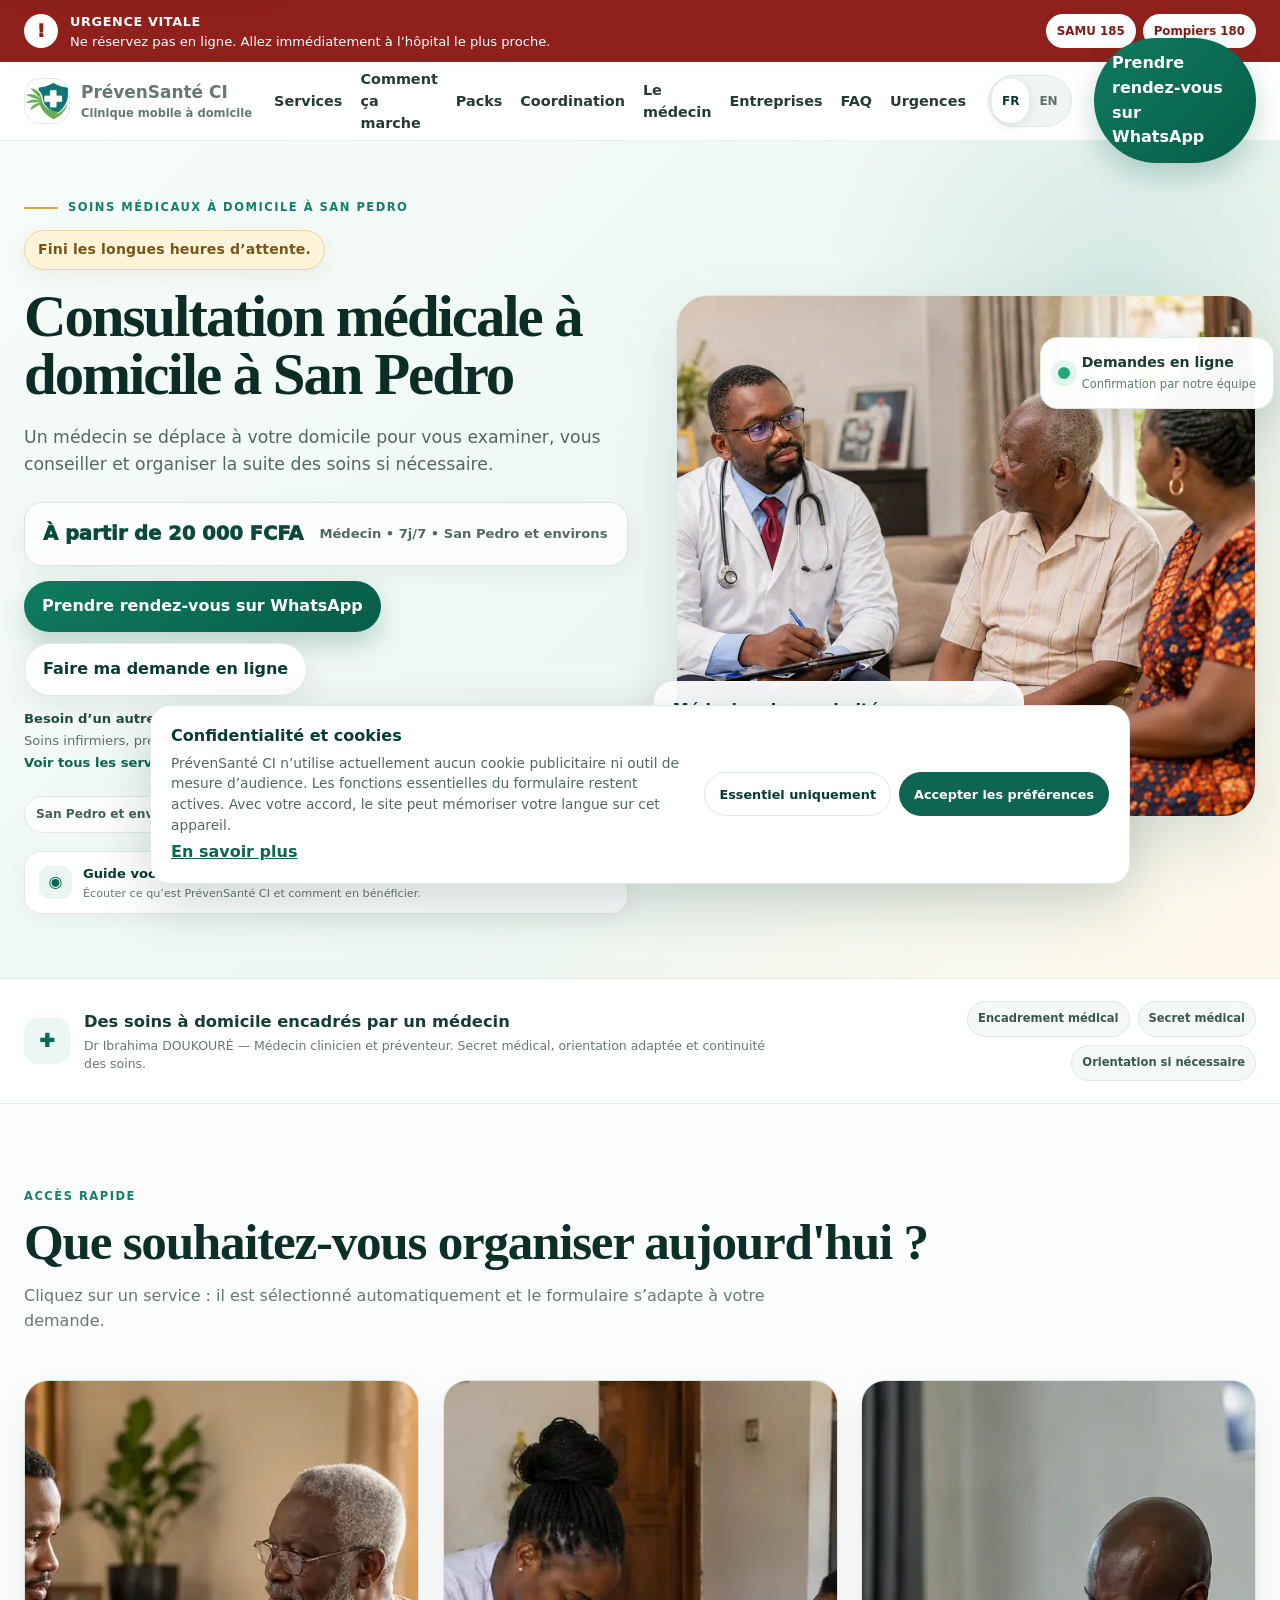
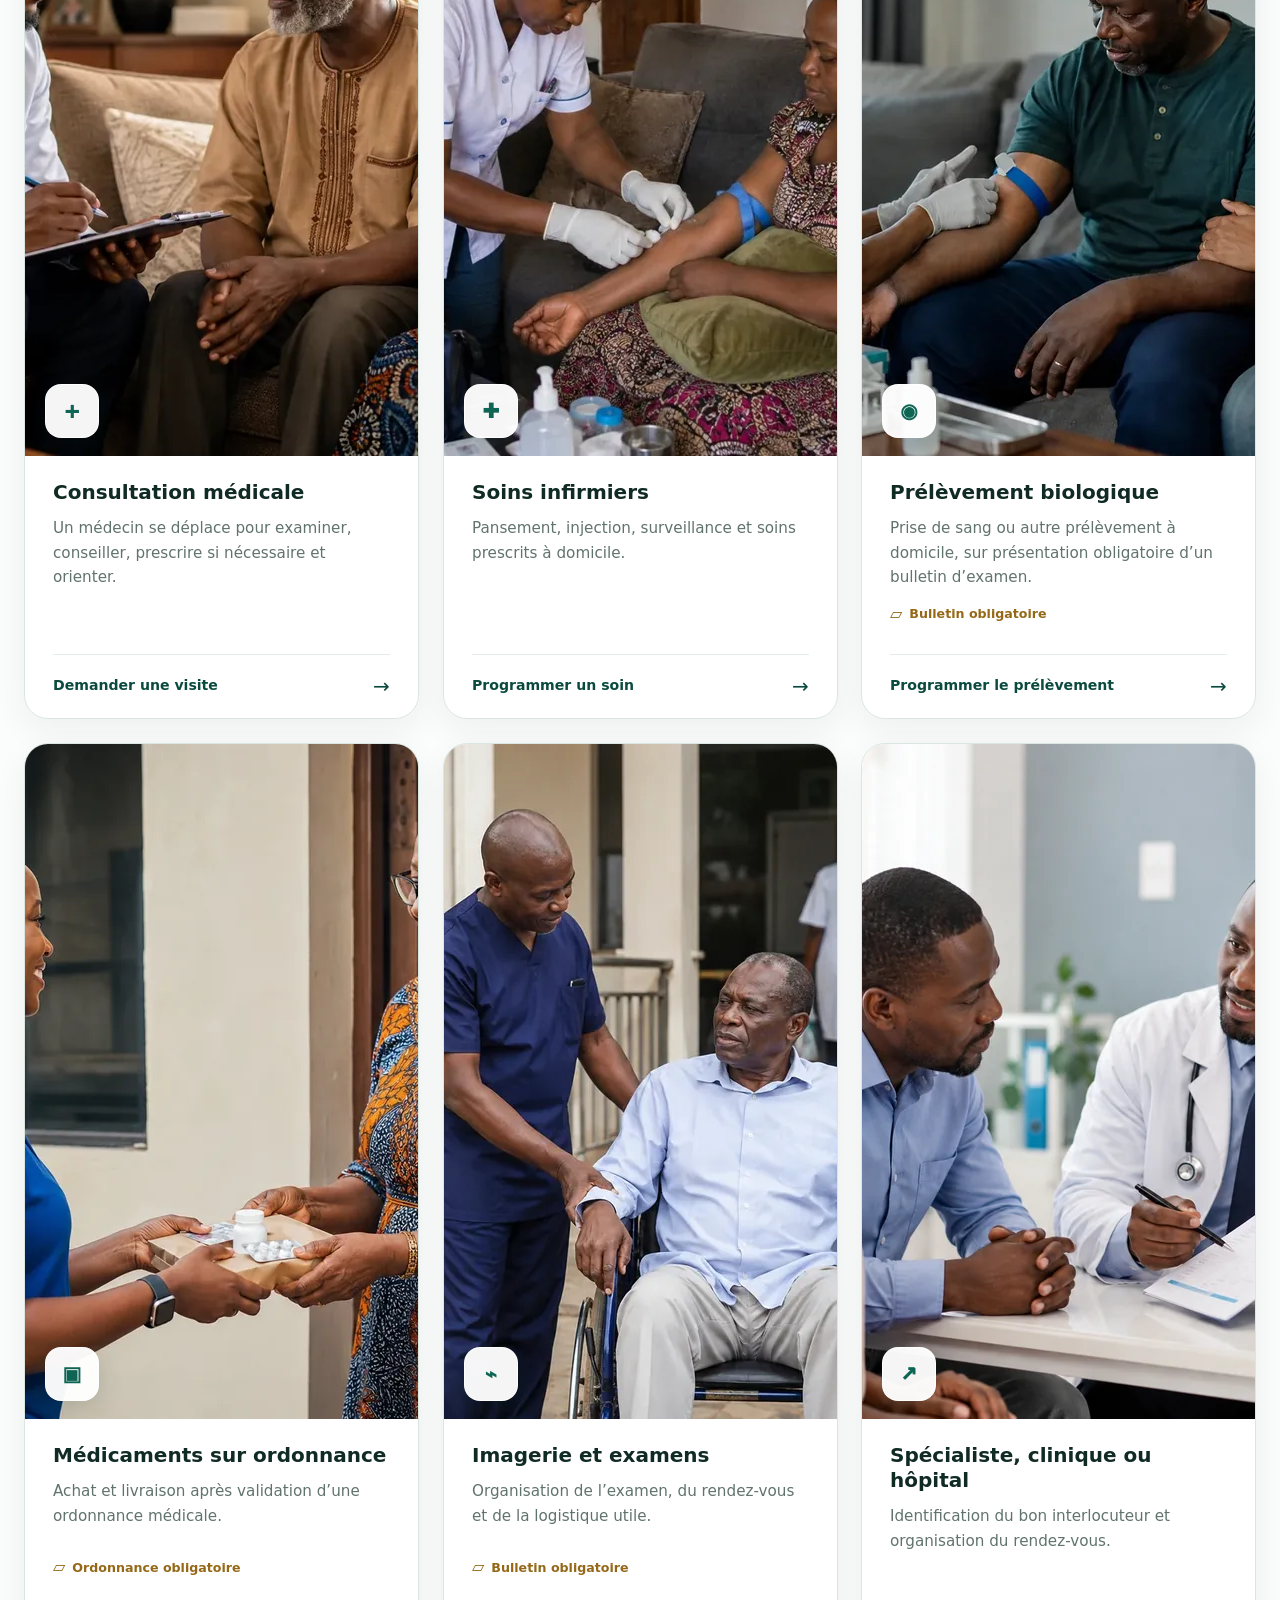
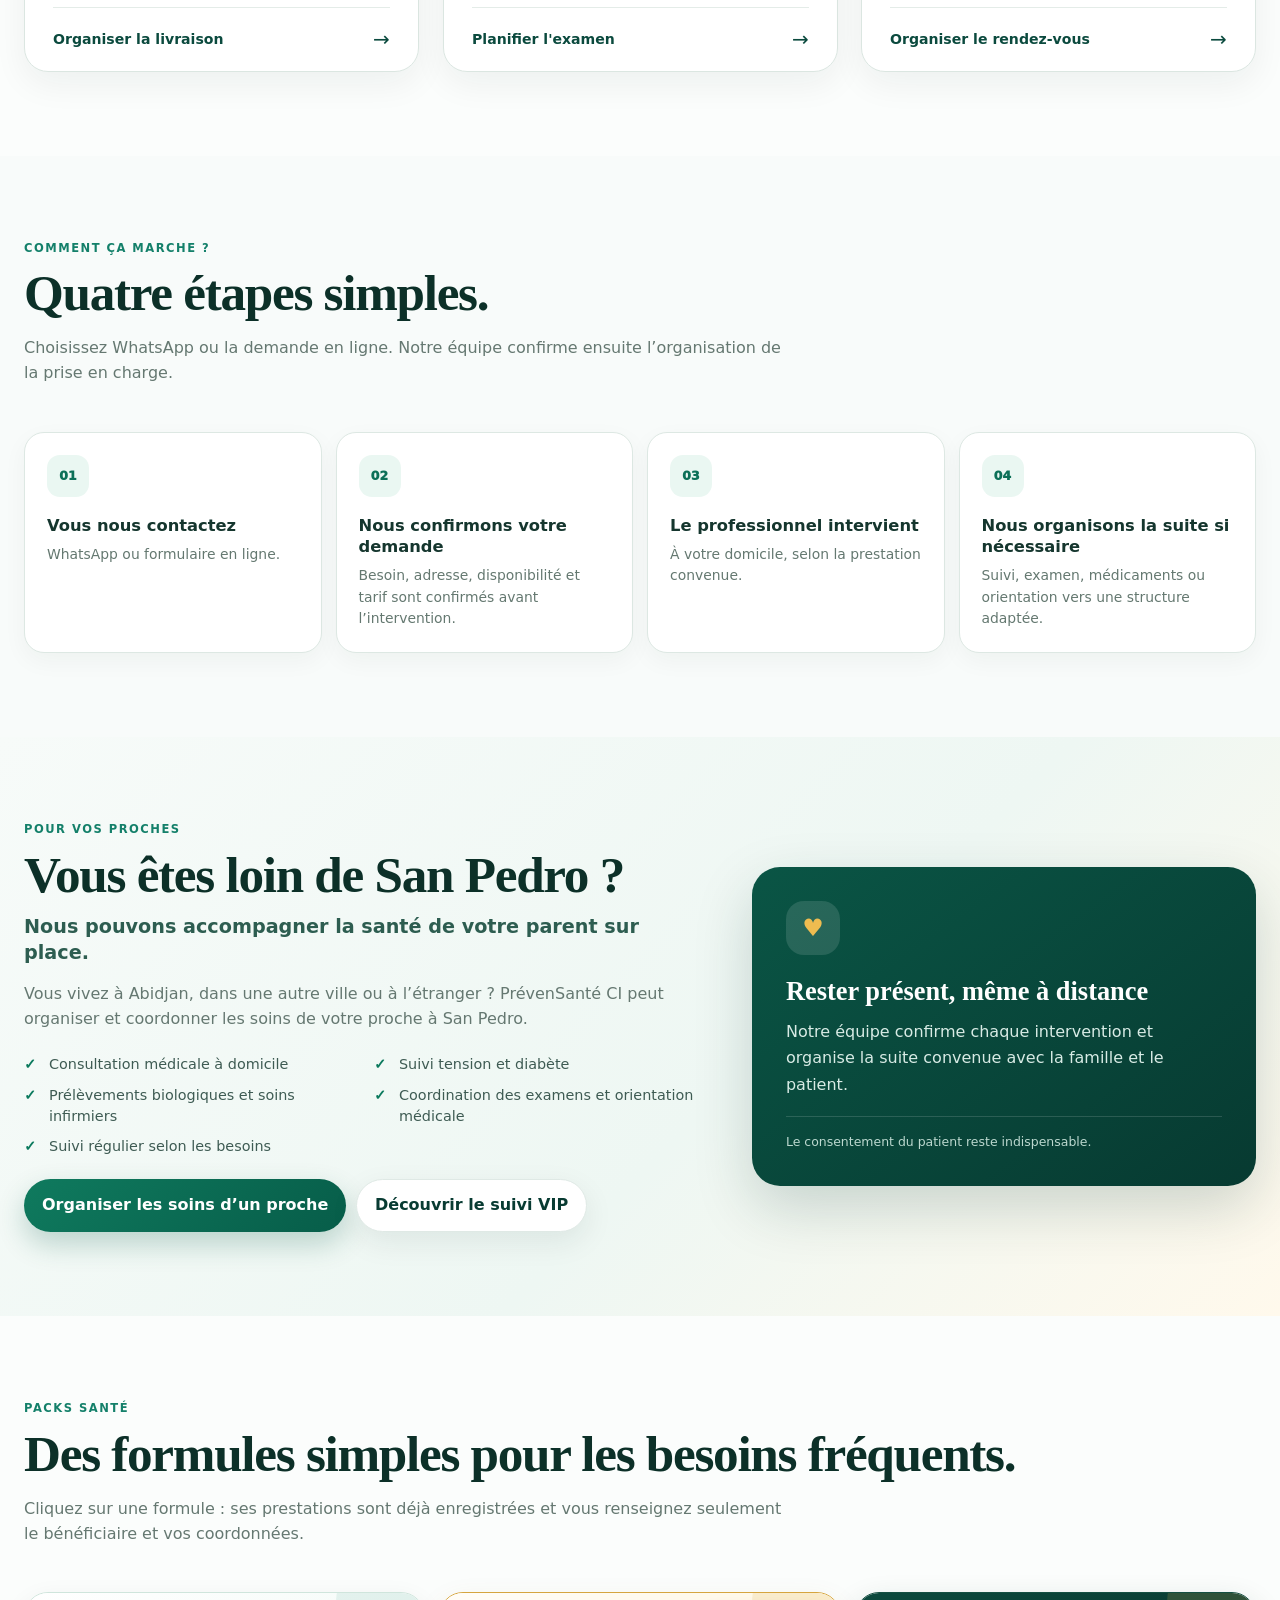
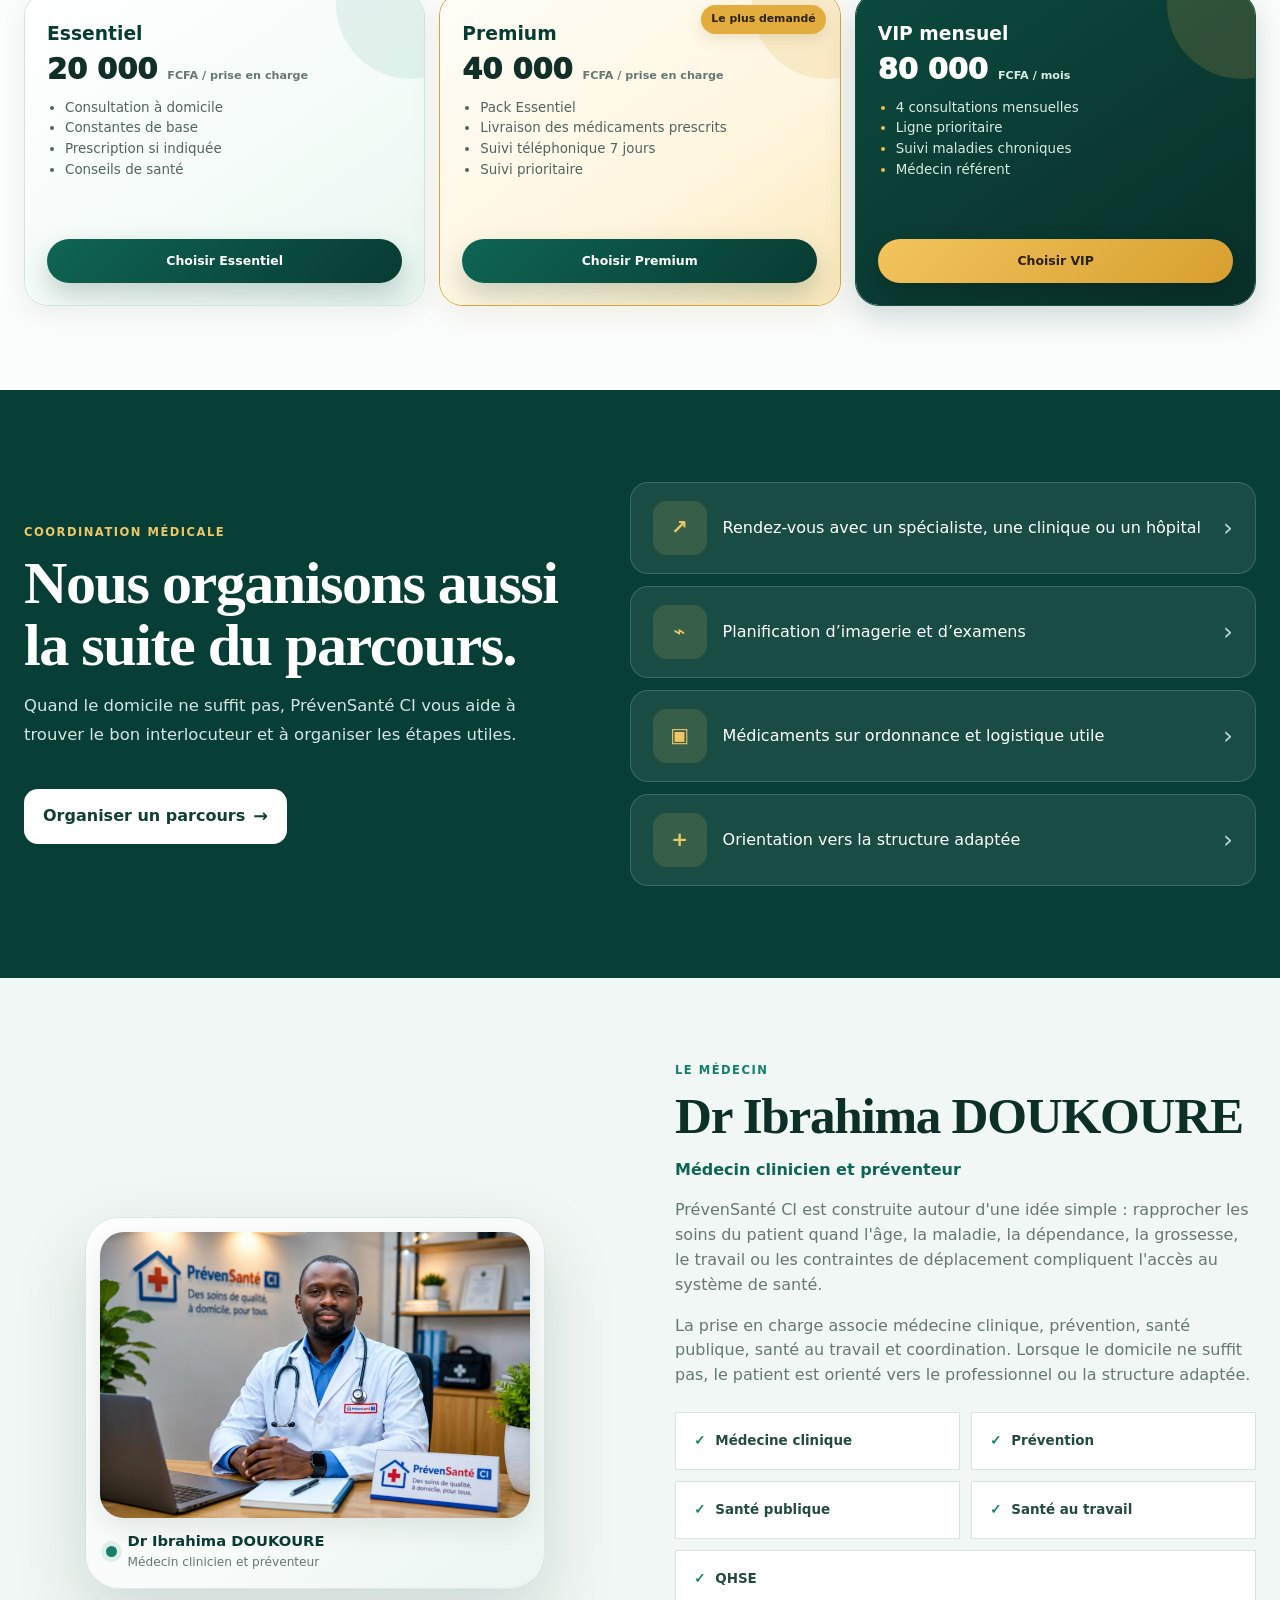
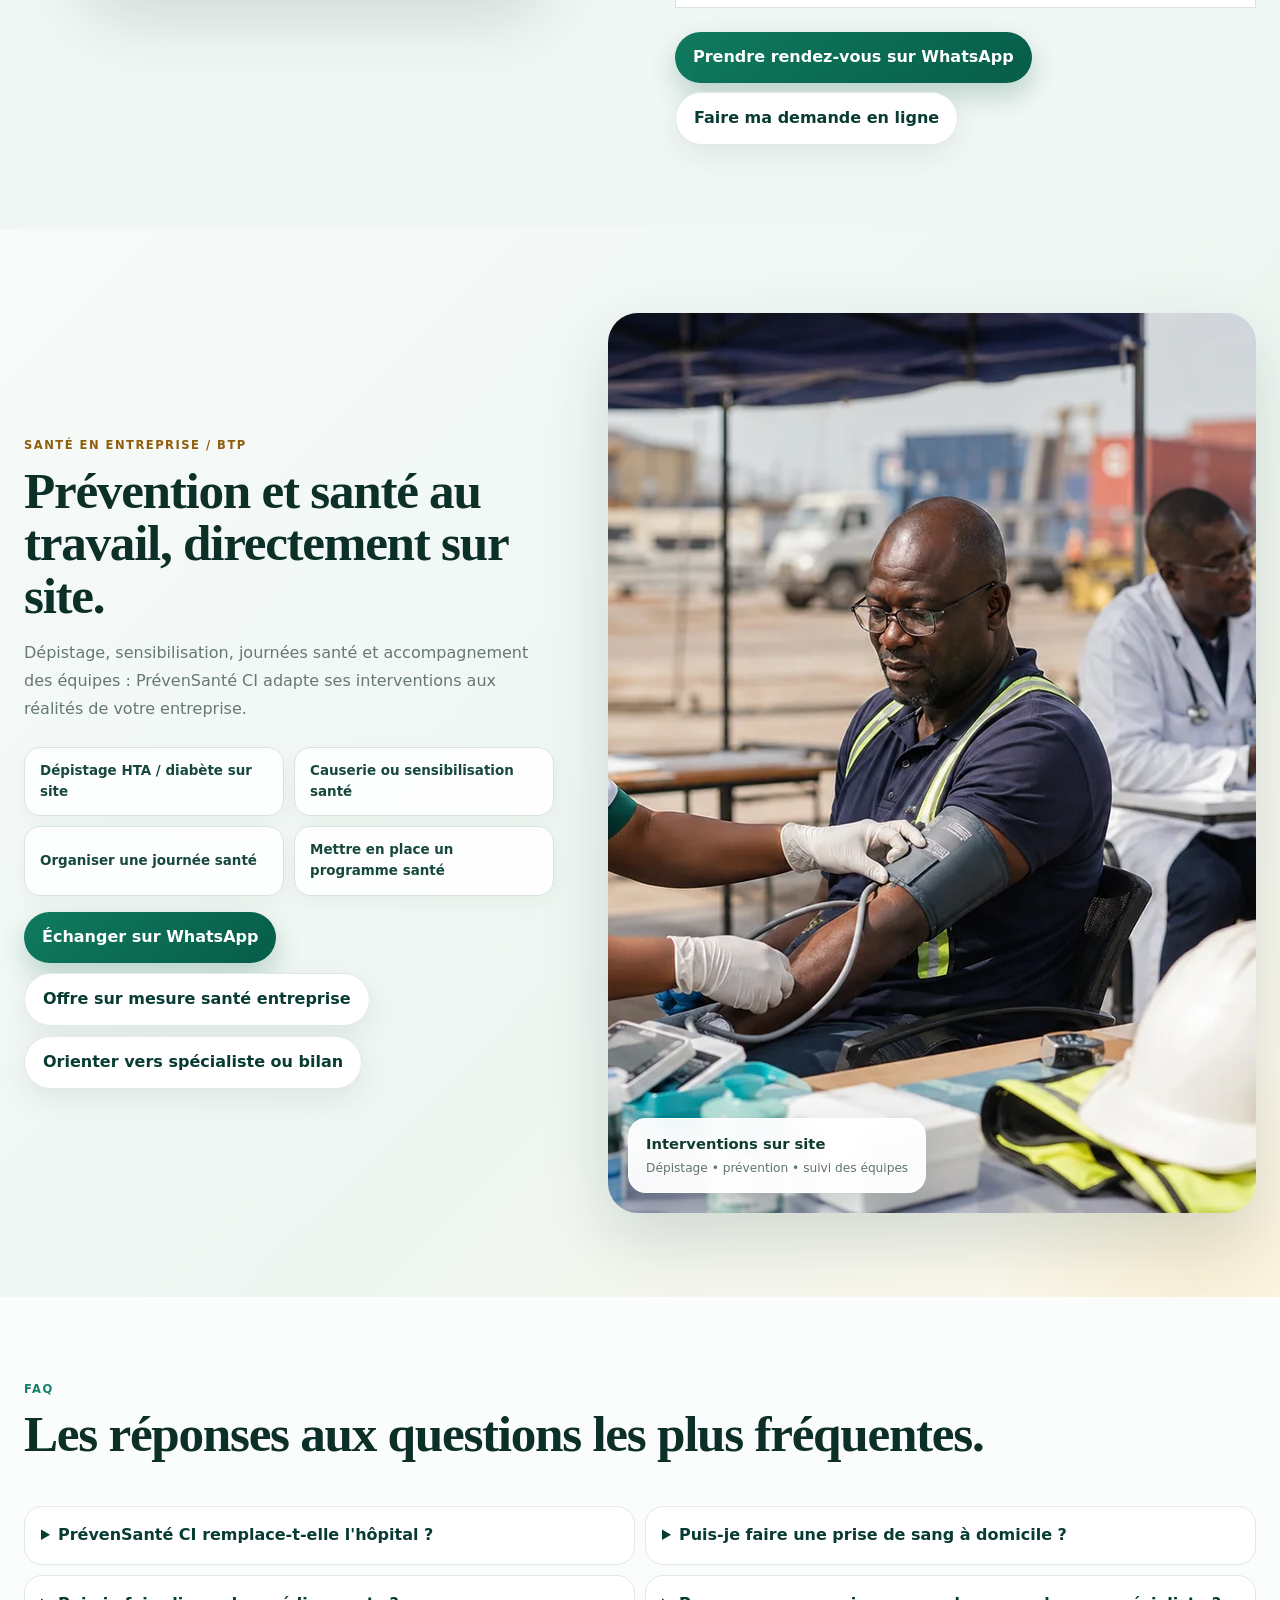
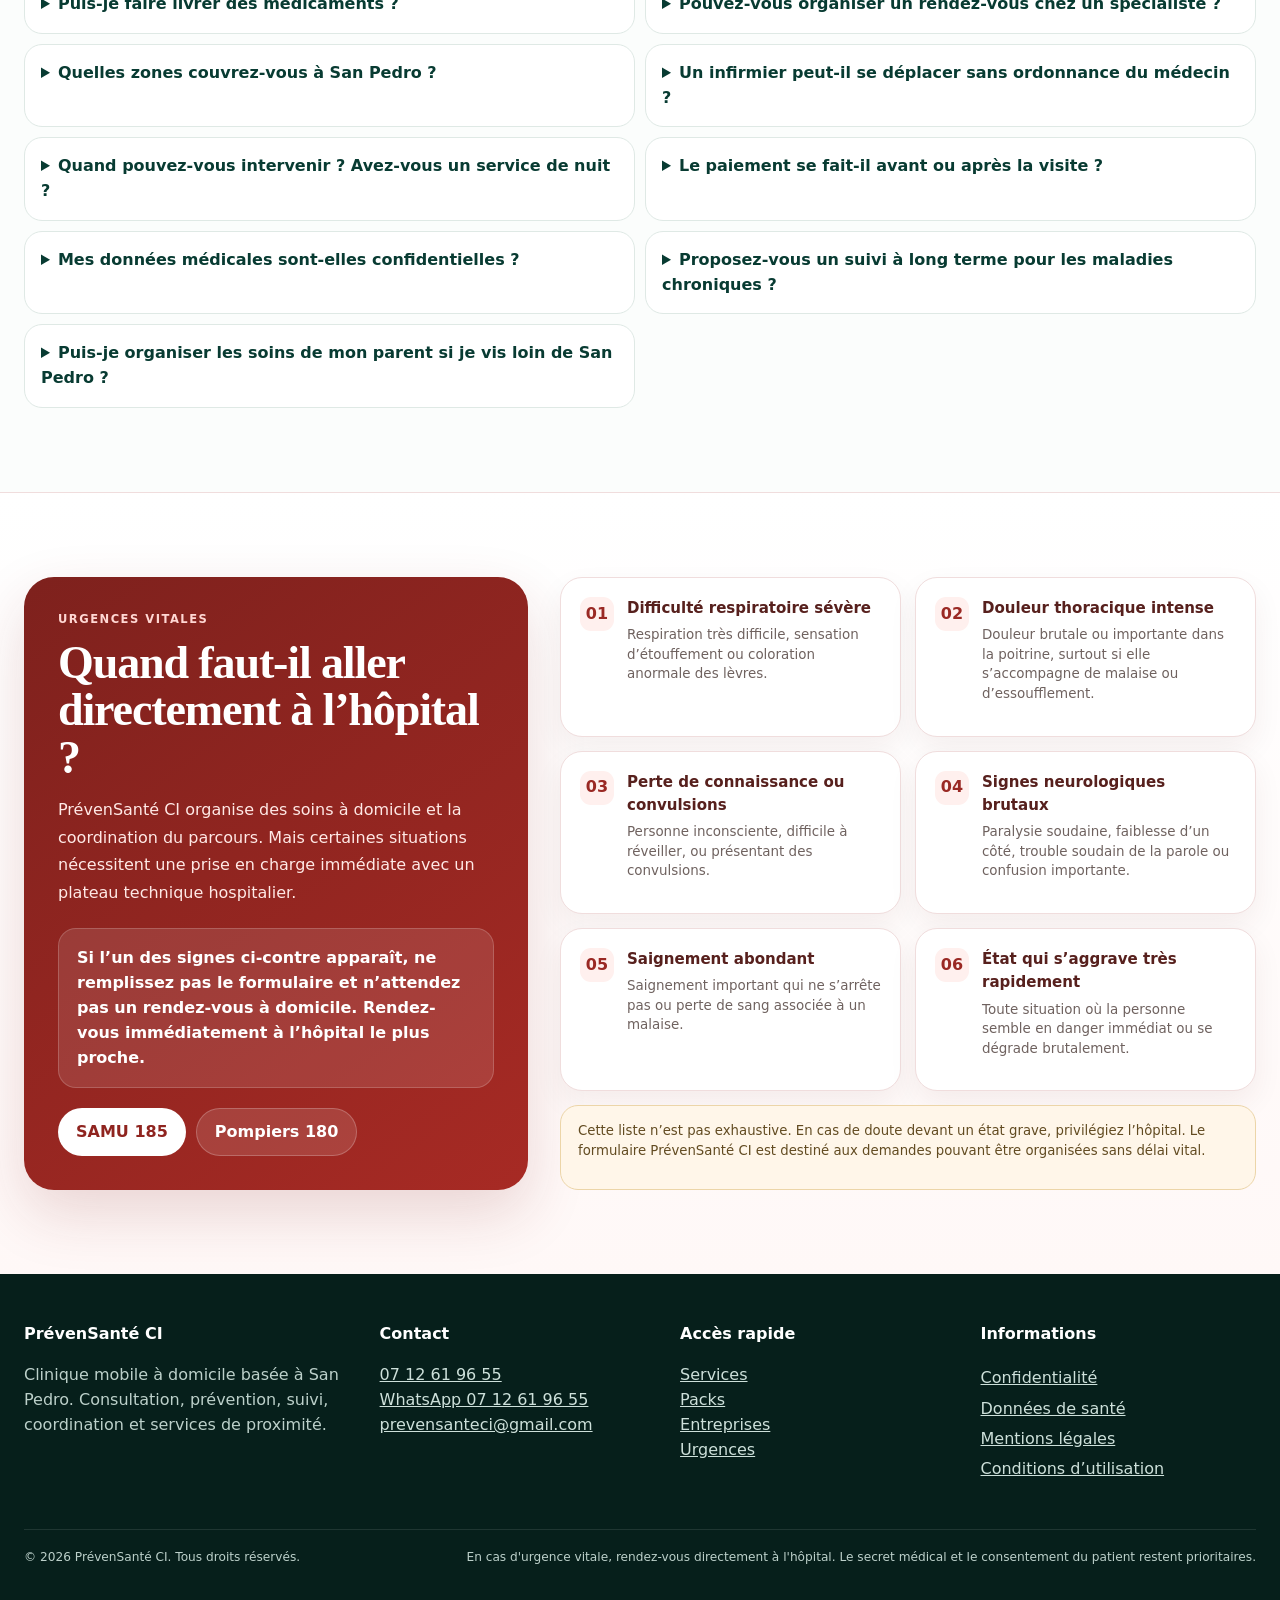
==== commit 2ca86327: "mise à jour septembre" ====
--- a/index.html
+++ b/index.html
@@ -34,8 +34,7 @@
 <button aria-controls="drawer" aria-expanded="false" aria-label="Ouvrir le menu" class="menu-btn" id="menuBtn"><span></span><span></span><span></span></button>
 </div></header>
 <main id="main-content">
-<section class="hero" id="home"><div class="container hero-grid"><div class="hero-copy"><div class="eyebrow" data-i18n="heroEyebrow">Soins médicaux à domicile à San Pedro</div><div class="hero-slogan" data-i18n="heroSlogan">Fini les longues heures d’attente.</div><h1><span data-i18n="heroConsultTitle">Consultation médicale à domicile à San Pedro</span></h1><p data-i18n="heroConsultText">Un médecin se déplace à votre domicile pour vous examiner, vous conseiller et organiser la suite des soins si nécessaire.</p><div class="hero-offer"><div class="hero-offer-price" data-i18n="heroOfferPrice">À partir de 20 000 FCFA</div><div class="hero-offer-proof" data-i18n="heroOfferProof">Médecin • 7j/7 • San Pedro et environs</div></div><div class="hero-actions"><a class="btn btn-primary whatsapp-primary" data-i18n="waBook" data-wa-context="consultation" href="https://wa.me/2250712619655" rel="noopener noreferrer" target="_blank">Prendre rendez-vous sur WhatsApp</a><button class="btn btn-gold" data-callback="" data-i18n="callback">Être rappelé</button><button class="btn btn-soft" data-i18n="fullForm" data-open="consultation">Remplir le formulaire</button></div><div class="hero-other-services"><b data-i18n="otherNeeds">Besoin d’un autre soin ?</b><span data-i18n="otherNeedsList">Soins infirmiers, prélèvements, médicaments prescrits, imagerie, suivi médical…</span><a data-i18n="seeServices" href="#services">Voir tous les services</a></div><div class="trust-row"><span class="trust" data-i18n="trust1">San Pedro et environs</span><span class="trust" data-i18n="trust2">Secret médical</span><span class="trust" data-i18n="trust3">Paiement Mobile Money</span></div><div aria-label="Aides d’accessibilité" class="assist-strip">
-<button class="assist-link" id="heroEasy" type="button"><span aria-hidden="true" class="assist-icon">◎</span><span><b data-i18n="easyTitle">Mode très facile</b><small data-i18n="easyTextShort">De gros boutons pour aller droit au besoin.</small></span></button>
+<section class="hero" id="home"><div class="container hero-grid"><div class="hero-copy"><div class="eyebrow" data-i18n="heroEyebrow">Soins médicaux à domicile à San Pedro</div><div class="hero-slogan" data-i18n="heroSlogan">Fini les longues heures d’attente.</div><h1><span data-i18n="heroConsultTitle">Consultation médicale à domicile à San Pedro</span></h1><p data-i18n="heroConsultText">Un médecin se déplace à votre domicile pour vous examiner, vous conseiller et organiser la suite des soins si nécessaire.</p><div class="hero-offer"><div class="hero-offer-price" data-i18n="heroOfferPrice">À partir de 20 000 FCFA</div><div class="hero-offer-proof" data-i18n="heroOfferProof">Médecin • 7j/7 • San Pedro et environs</div></div><div class="hero-actions"><a class="btn btn-primary whatsapp-primary" data-i18n="waBook" data-wa-context="consultation" href="https://wa.me/2250712619655" rel="noopener noreferrer" target="_blank">Prendre rendez-vous sur WhatsApp</a><button class="btn btn-soft" data-i18n="fullForm" data-open="consultation">Faire ma demande en ligne</button></div><div class="hero-other-services"><b data-i18n="otherNeeds">Besoin d’un autre soin ?</b><span data-i18n="otherNeedsList">Soins infirmiers, prélèvements, médicaments prescrits, imagerie, suivi médical…</span><a data-i18n="seeServices" href="#services">Voir tous les services</a></div><div class="trust-row"><span class="trust" data-i18n="trust1">San Pedro et environs</span><span class="trust" data-i18n="trust2">Secret médical</span><span class="trust" data-i18n="trust3">Paiement Mobile Money</span></div><div aria-label="Aides d’accessibilité" class="assist-strip">
 <button class="assist-link" id="heroVoice" type="button"><span aria-hidden="true" class="assist-icon">◉</span><span><b data-i18n="voiceBtn">Guide vocal</b><small data-i18n="voiceTextShort">Écouter ce qu’est PrévenSanté CI et comment en bénéficier.</small></span></button>
 </div></div><div class="hero-media"><div class="hero-frame"><img alt="Consultation médicale à domicile" decoding="async" fetchpriority="high" height="900" loading="eager" src="hero-consultation.webp" width="1200"/></div><div class="hero-status-card"><span aria-hidden="true" class="status-dot"></span><div><b data-i18n="heroStatusTitle">Demandes en ligne</b><small data-i18n="heroStatusText">Confirmation par notre équipe</small></div></div><div class="hero-card"><b data-i18n="heroCardTitle">Médecine de proximité</b><span data-i18n="heroCardText">Une prise en charge humaine, claire et coordonnée.</span></div></div></div></section><section class="medical-proof" id="medical-proof"><div class="container medical-proof-grid"><div class="medical-proof-main"><span aria-hidden="true" class="medical-proof-icon">✚</span><div><h2 data-i18n="proofTitle">Des soins à domicile encadrés par un médecin</h2><p data-i18n="proofText">Dr Ibrahima DOUKOURÉ — Médecin clinicien et préventeur. Secret médical, orientation adaptée et continuité des soins.</p></div></div><div class="medical-proof-items"><span data-i18n="proof1">Encadrement médical</span><span data-i18n="proof2">Secret médical</span><span data-i18n="proof3">Orientation si nécessaire</span></div></div></section><section class="section" id="services"><div class="container"><div class="section-head"><div><div class="kicker" data-i18n="servicesKicker">Accès rapide</div><h2 data-i18n="servicesTitle">Que souhaitez-vous organiser aujourd'hui ?</h2><p class="lead" data-i18n="servicesLead">Chaque bouton ouvre un parcours différent. Vous ne remplissez que les informations utiles à votre demande.</p></div></div><div class="services">
 <article class="service" data-service-card="consultation"><div class="service-media"><img alt="Consultation à domicile" decoding="async" fetchpriority="low" height="675" loading="lazy" src="consultation-domicile.webp" width="900"/><span aria-hidden="true" class="service-mark">+</span></div><div class="service-body"><h3 data-i18n="sConsultTitle">Consultation médicale</h3><p data-i18n="sConsultText">Un médecin se déplace pour examiner, conseiller, prescrire si nécessaire et orienter.</p><button class="service-cta" data-i18n="sConsultBtn" data-open="consultation">Demander une visite</button></div></article>
@@ -44,12 +43,11 @@
 <article class="service" data-service-card="meds"><div class="service-media"><img alt="Livraison de médicaments" decoding="async" fetchpriority="low" height="675" loading="lazy" src="medicaments-ordonnance.webp" width="900"/><span aria-hidden="true" class="service-mark">▣</span></div><div class="service-body"><h3 data-i18n="sMedsTitle">Médicaments sur ordonnance</h3><p data-i18n="sMedsText">Achat et livraison après validation d’une ordonnance médicale.</p><div class="service-requirement" data-i18n="prescriptionRequired">Ordonnance obligatoire</div><button class="service-cta" data-i18n="sMedsBtn" data-open="meds">Organiser la livraison</button></div></article>
 <article class="service" data-service-card="imaging"><div class="service-media"><img alt="Accompagnement vers une clinique" decoding="async" fetchpriority="low" height="675" loading="lazy" src="imagerie-examens.webp" width="900"/><span aria-hidden="true" class="service-mark">⌁</span></div><div class="service-body"><h3 data-i18n="sImagingTitle">Imagerie et examens</h3><p data-i18n="sImagingText">Organisation de l’examen, du rendez-vous et de la logistique utile.</p><div class="service-requirement" data-i18n="bulletinRequired">Bulletin obligatoire</div><button class="service-cta" data-i18n="sImagingBtn" data-open="imaging">Planifier l'examen</button></div></article>
 <article class="service" data-service-card="specialist"><div class="service-media"><img alt="Orientation vers un spécialiste, une clinique ou un hôpital à San Pedro" decoding="async" fetchpriority="low" height="675" loading="lazy" src="specialiste-coordination.webp" width="900"/><span aria-hidden="true" class="service-mark">↗</span></div><div class="service-body"><h3 data-i18n="sSpecialistTitle">Spécialiste, clinique ou hôpital</h3><p data-i18n="sSpecialistText">Identification du bon interlocuteur et organisation du rendez-vous.</p><button class="service-cta" data-i18n="sSpecialistBtn" data-open="specialist">Organiser le rendez-vous</button></div></article>
-</div></div></section><section class="section process-simple" id="process"><div class="container"><div class="section-head"><div><div class="kicker" data-i18n="processKicker">Comment ça marche ?</div><h2 data-i18n="processTitle">Quatre étapes simples.</h2><p class="lead" data-i18n="processLead">Vous choisissez le canal qui vous convient. Notre équipe confirme ensuite l’organisation de la prise en charge.</p></div></div><div class="process-grid"><article class="process-step"><span>01</span><h3 data-i18n="p1Title">Vous nous contactez</h3><p data-i18n="p1Text">WhatsApp, téléphone ou formulaire.</p></article><article class="process-step"><span>02</span><h3 data-i18n="p2Title">Nous confirmons votre demande</h3><p data-i18n="p2Text">Besoin, adresse, disponibilité et tarif sont confirmés avant l’intervention.</p></article><article class="process-step"><span>03</span><h3 data-i18n="p3Title">Le professionnel intervient</h3><p data-i18n="p3Text">À votre domicile, selon la prestation convenue.</p></article><article class="process-step"><span>04</span><h3 data-i18n="p4Title">Nous organisons la suite si nécessaire</h3><p data-i18n="p4Text">Suivi, examen, médicaments ou orientation vers une structure adaptée.</p></article></div></div></section><section class="section relatives-section" id="relatives"><div class="container relatives-grid"><div class="relatives-copy"><div class="kicker" data-i18n="relativesKicker">Pour vos proches</div><h2 data-i18n="relativesTitle">Vous êtes loin de San Pedro ?</h2><h3 data-i18n="relativesSubtitle">Nous pouvons accompagner la santé de votre parent sur place.</h3><p class="lead" data-i18n="relativesText">Vous vivez à Abidjan, dans une autre ville ou à l’étranger ? PrévenSanté CI peut organiser et coordonner les soins de votre proche à San Pedro.</p><ul><li data-i18n="relatives1">Consultation médicale à domicile</li><li data-i18n="relatives2">Suivi tension et diabète</li><li data-i18n="relatives3">Prélèvements biologiques et soins infirmiers</li><li data-i18n="relatives4">Coordination des examens et orientation médicale</li><li data-i18n="relatives5">Suivi régulier selon les besoins</li></ul><div class="relatives-actions"><a class="btn btn-primary whatsapp-primary" data-i18n="organizeRelative" data-wa-context="relative" href="https://wa.me/2250712619655" rel="noopener noreferrer" target="_blank">Organiser les soins d’un proche</a><a class="btn btn-soft" data-i18n="discoverVip" href="#packs">Découvrir le suivi VIP</a></div></div><div class="relatives-card"><div aria-hidden="true" class="relatives-card-icon">♥</div><b data-i18n="relativesCardTitle">Rester présent, même à distance</b><p data-i18n="relativesCardText">Notre équipe confirme chaque intervention et organise la suite convenue avec la famille et le patient.</p><span data-i18n="relativesCardNote">Le consentement du patient reste indispensable.</span></div></div></section><section class="section" id="packs"><div class="container"><div class="section-head"><div><div class="kicker" data-i18n="packsKicker">Packs santé</div><h2 data-i18n="packsTitle">Des formules simples pour les besoins fréquents.</h2><p class="lead" data-i18n="packsLead">Cliquez sur une formule : ses prestations sont déjà enregistrées et vous renseignez seulement le bénéficiaire et vos coordonnées.</p></div></div><div class="packs">
+</div></div></section><section class="section process-simple" id="process"><div class="container"><div class="section-head"><div><div class="kicker" data-i18n="processKicker">Comment ça marche ?</div><h2 data-i18n="processTitle">Quatre étapes simples.</h2><p class="lead" data-i18n="processLead">Vous choisissez le canal qui vous convient. Notre équipe confirme ensuite l’organisation de la prise en charge.</p></div></div><div class="process-grid"><article class="process-step"><span>01</span><h3 data-i18n="p1Title">Vous nous contactez</h3><p data-i18n="p1Text">WhatsApp ou formulaire en ligne.</p></article><article class="process-step"><span>02</span><h3 data-i18n="p2Title">Nous confirmons votre demande</h3><p data-i18n="p2Text">Besoin, adresse, disponibilité et tarif sont confirmés avant l’intervention.</p></article><article class="process-step"><span>03</span><h3 data-i18n="p3Title">Le professionnel intervient</h3><p data-i18n="p3Text">À votre domicile, selon la prestation convenue.</p></article><article class="process-step"><span>04</span><h3 data-i18n="p4Title">Nous organisons la suite si nécessaire</h3><p data-i18n="p4Text">Suivi, examen, médicaments ou orientation vers une structure adaptée.</p></article></div></div></section><section class="section relatives-section" id="relatives"><div class="container relatives-grid"><div class="relatives-copy"><div class="kicker" data-i18n="relativesKicker">Pour vos proches</div><h2 data-i18n="relativesTitle">Vous êtes loin de San Pedro ?</h2><h3 data-i18n="relativesSubtitle">Nous pouvons accompagner la santé de votre parent sur place.</h3><p class="lead" data-i18n="relativesText">Vous vivez à Abidjan, dans une autre ville ou à l’étranger ? PrévenSanté CI peut organiser et coordonner les soins de votre proche à San Pedro.</p><ul><li data-i18n="relatives1">Consultation médicale à domicile</li><li data-i18n="relatives2">Suivi tension et diabète</li><li data-i18n="relatives3">Prélèvements biologiques et soins infirmiers</li><li data-i18n="relatives4">Coordination des examens et orientation médicale</li><li data-i18n="relatives5">Suivi régulier selon les besoins</li></ul><div class="relatives-actions"><a class="btn btn-primary whatsapp-primary" data-i18n="organizeRelative" data-wa-context="relative" href="https://wa.me/2250712619655" rel="noopener noreferrer" target="_blank">Organiser les soins d’un proche</a><a class="btn btn-soft" data-i18n="discoverVip" href="#packs">Découvrir le suivi VIP</a></div></div><div class="relatives-card"><div aria-hidden="true" class="relatives-card-icon">♥</div><b data-i18n="relativesCardTitle">Rester présent, même à distance</b><p data-i18n="relativesCardText">Notre équipe confirme chaque intervention et organise la suite convenue avec la famille et le patient.</p><span data-i18n="relativesCardNote">Le consentement du patient reste indispensable.</span></div></div></section><section class="section" id="packs"><div class="container"><div class="section-head"><div><div class="kicker" data-i18n="packsKicker">Packs santé</div><h2 data-i18n="packsTitle">Des formules simples pour les besoins fréquents.</h2><p class="lead" data-i18n="packsLead">Cliquez sur une formule : ses prestations sont déjà enregistrées et vous renseignez seulement le bénéficiaire et vos coordonnées.</p></div></div><div class="packs">
 <div class="pack" data-pack-card="essential"><h3 data-i18n="packEssential">Essentiel</h3><div class="price">20 000 <small data-i18n="perCare">FCFA / prise en charge</small></div><ul><li data-i18n="e1">Consultation à domicile</li><li data-i18n="e2">Constantes de base</li><li data-i18n="e3">Prescription si indiquée</li><li data-i18n="e4">Conseils de santé</li></ul><button class="btn btn-primary" data-i18n="chooseEssential" data-pack="essential">Choisir Essentiel</button></div>
 <div class="pack featured" data-pack-card="premium"><span class="badge" data-i18n="popular">Le plus demandé</span><h3>Premium</h3><div class="price">40 000 <small data-i18n="perCare">FCFA / prise en charge</small></div><ul><li data-i18n="pr1">Pack Essentiel</li><li data-i18n="pr2">Livraison des médicaments prescrits</li><li data-i18n="pr3">Suivi téléphonique 7 jours</li><li data-i18n="pr4">Priorité de rappel</li></ul><button class="btn btn-primary" data-i18n="choosePremium" data-pack="premium">Choisir Premium</button></div>
 <div class="pack" data-pack-card="vip"><h3 data-i18n="packVip">VIP mensuel</h3><div class="price">80 000 <small data-i18n="perMonth">FCFA / mois</small></div><ul><li data-i18n="vipFeature1">4 consultations mensuelles</li><li data-i18n="vipFeature2">Ligne prioritaire</li><li data-i18n="vipFeature3">Suivi maladies chroniques</li><li data-i18n="vipFeature4">Médecin référent</li></ul><button class="btn btn-primary" data-i18n="chooseVip" data-pack="vip">Choisir VIP</button></div>
-<div class="pack" data-pack-card="coaching"><h3 data-i18n="packCoaching">Coaching Santé Premium</h3><div class="price">150 000 <small data-i18n="perMonth">FCFA / mois</small></div><ul><li data-i18n="c1">Nutrition et activité</li><li data-i18n="c2">Suivi de la tension et de la glycémie</li><li data-i18n="c3">Prévention personnalisée</li><li data-i18n="c4">Orientation spécialisée</li></ul><button class="btn btn-primary" data-i18n="chooseCoaching" data-pack="coaching">Demander le coaching</button></div>
-</div></div></section><section class="section coord-premium" id="coordination"><div class="container coord-premium-grid"><div class="coord-premium-copy"><div class="kicker" data-i18n="coordKicker">Coordination médicale</div><h2 data-i18n="coordTitle">Nous organisons aussi la suite du parcours.</h2><p class="lead" data-i18n="coordLead">Quand le domicile ne suffit pas, PrévenSanté CI vous aide à trouver le bon interlocuteur et à organiser les étapes utiles.</p><button class="btn coord-main-btn" data-i18n="coordBtn" data-open="specialist">Organiser un parcours</button></div><div class="coord-premium-actions"><button data-open="specialist"><span aria-hidden="true" class="coord-action-icon">↗</span><span data-i18n="coordActionSpecialist">Rendez-vous avec un spécialiste, une clinique ou un hôpital</span><b aria-hidden="true">›</b></button><button data-open="imaging"><span aria-hidden="true" class="coord-action-icon">⌁</span><span data-i18n="coordActionImaging">Planification d’imagerie et d’examens</span><b aria-hidden="true">›</b></button><button data-open="meds"><span aria-hidden="true" class="coord-action-icon">▣</span><span data-i18n="coordActionResults">Médicaments sur ordonnance et logistique utile</span><b aria-hidden="true">›</b></button><button data-open="specialist"><span aria-hidden="true" class="coord-action-icon">+</span><span data-i18n="coordActionOrientation">Orientation vers la structure adaptée</span><b aria-hidden="true">›</b></button></div></div></section><section class="section alt" id="doctor"><div class="container doctor-grid"><div class="doctor-photo"><img alt="Dr Ibrahima DOUKOURE, médecin clinicien et préventeur à San Pedro" decoding="async" fetchpriority="low" height="1022" loading="lazy" src="dr-doukoure.webp" width="1536"/><div class="doctor-photo-meta"><span aria-hidden="true" class="dot"></span><div><strong>Dr Ibrahima DOUKOURE</strong><small data-i18n="doctorRole">Médecin clinicien et préventeur</small></div></div></div><div class="doctor-copy"><div class="kicker" data-i18n="doctorKicker">Le médecin</div><h2>Dr Ibrahima DOUKOURE</h2><div class="role" data-i18n="doctorRole">Médecin clinicien et préventeur</div><p class="lead" data-i18n="doctorText1">PrévenSanté CI est construite autour d'une idée simple : rapprocher les soins du patient quand l'âge, la maladie, la dépendance, la grossesse, le travail ou les contraintes de déplacement compliquent l'accès au système de santé.</p><p class="lead" data-i18n="doctorText2">La prise en charge associe médecine clinique, prévention, santé publique, santé au travail et coordination. Lorsque le domicile ne suffit pas, le patient est orienté vers le professionnel ou la structure adaptée.</p><div class="credential-grid"><span class="credential" data-i18n="cred1">Médecine clinique</span><span class="credential" data-i18n="cred2">Prévention</span><span class="credential" data-i18n="cred3">Santé publique</span><span class="credential" data-i18n="cred4">Santé au travail</span><span class="credential credential-wide" data-i18n="cred5">QHSE</span></div><div class="doctor-actions"><a class="btn btn-primary whatsapp-primary" data-i18n="waBook" data-wa-context="consultation" href="https://wa.me/2250712619655" rel="noopener noreferrer" target="_blank">Prendre rendez-vous sur WhatsApp</a><a class="btn btn-soft" data-i18n="callDoctor" href="tel:+2250712619655">Appeler PrévenSanté</a><button class="btn btn-soft" data-i18n="fullForm" data-open="">Formulaire complet</button></div></div></div></section><section class="section business-premium" id="business">
+</div></div></section><section class="section coord-premium" id="coordination"><div class="container coord-premium-grid"><div class="coord-premium-copy"><div class="kicker" data-i18n="coordKicker">Coordination médicale</div><h2 data-i18n="coordTitle">Nous organisons aussi la suite du parcours.</h2><p class="lead" data-i18n="coordLead">Quand le domicile ne suffit pas, PrévenSanté CI vous aide à trouver le bon interlocuteur et à organiser les étapes utiles.</p><button class="btn coord-main-btn" data-i18n="coordBtn" data-open="specialist">Organiser un parcours</button></div><div class="coord-premium-actions"><button data-open="specialist"><span aria-hidden="true" class="coord-action-icon">↗</span><span data-i18n="coordActionSpecialist">Rendez-vous avec un spécialiste, une clinique ou un hôpital</span><b aria-hidden="true">›</b></button><button data-open="imaging"><span aria-hidden="true" class="coord-action-icon">⌁</span><span data-i18n="coordActionImaging">Planification d’imagerie et d’examens</span><b aria-hidden="true">›</b></button><button data-open="meds"><span aria-hidden="true" class="coord-action-icon">▣</span><span data-i18n="coordActionResults">Médicaments sur ordonnance et logistique utile</span><b aria-hidden="true">›</b></button><button data-open="specialist"><span aria-hidden="true" class="coord-action-icon">+</span><span data-i18n="coordActionOrientation">Orientation vers la structure adaptée</span><b aria-hidden="true">›</b></button></div></div></section><section class="section alt" id="doctor"><div class="container doctor-grid"><div class="doctor-photo"><img alt="Dr Ibrahima DOUKOURE, médecin clinicien et préventeur à San Pedro" decoding="async" fetchpriority="low" height="1022" loading="lazy" src="dr-doukoure.webp" width="1536"/><div class="doctor-photo-meta"><span aria-hidden="true" class="dot"></span><div><strong>Dr Ibrahima DOUKOURE</strong><small data-i18n="doctorRole">Médecin clinicien et préventeur</small></div></div></div><div class="doctor-copy"><div class="kicker" data-i18n="doctorKicker">Le médecin</div><h2>Dr Ibrahima DOUKOURE</h2><div class="role" data-i18n="doctorRole">Médecin clinicien et préventeur</div><p class="lead" data-i18n="doctorText1">PrévenSanté CI est construite autour d'une idée simple : rapprocher les soins du patient quand l'âge, la maladie, la dépendance, la grossesse, le travail ou les contraintes de déplacement compliquent l'accès au système de santé.</p><p class="lead" data-i18n="doctorText2">La prise en charge associe médecine clinique, prévention, santé publique, santé au travail et coordination. Lorsque le domicile ne suffit pas, le patient est orienté vers le professionnel ou la structure adaptée.</p><div class="credential-grid"><span class="credential" data-i18n="cred1">Médecine clinique</span><span class="credential" data-i18n="cred2">Prévention</span><span class="credential" data-i18n="cred3">Santé publique</span><span class="credential" data-i18n="cred4">Santé au travail</span><span class="credential credential-wide" data-i18n="cred5">QHSE</span></div><div class="doctor-actions"><a class="btn btn-primary whatsapp-primary" data-i18n="waBook" data-wa-context="consultation" href="https://wa.me/2250712619655" rel="noopener noreferrer" target="_blank">Prendre rendez-vous sur WhatsApp</a><button class="btn btn-soft" data-i18n="fullForm" data-open="">Faire ma demande en ligne</button></div></div></div></section><section class="section business-premium" id="business">
 <div class="container business-shell">
 <div class="business-copy">
 <div class="kicker" data-i18n="businessKicker">Santé en entreprise / BTP</div>
@@ -107,9 +105,8 @@
 </div>
 </section>
 <footer class="footer"><div class="container"><div class="footer-grid"><div><b>PrévenSanté CI</b><p data-i18n="footerDesc">Clinique mobile à domicile basée à San Pedro. Consultation, prévention, suivi, coordination et services de proximité.</p></div><div><b data-i18n="contact">Contact</b><p><a href="tel:+2250712619655">07 12 61 96 55</a><br/><a aria-label="Contacter PrévenSanté CI sur WhatsApp" data-wa-context="appointment" href="https://wa.me/2250712619655">WhatsApp 07 12 61 96 55</a><br/><a href="mailto:prevensanteci@gmail.com">prevensanteci@gmail.com</a></p></div><div><b data-i18n="quickLinks">Accès rapide</b><p><a data-i18n="navServices" href="#services">Services</a><br/><a data-i18n="navPacks" href="#packs">Packs</a><br/><a data-i18n="navBusiness" href="#business">Entreprises</a><br/><a data-i18n="navEmergency" href="#vital-emergencies">Urgences</a></p></div><div><b data-i18n="information">Informations</b><p class="legal-links"><a data-i18n="privacyShort" href="privacy.html">Confidentialité</a><br/><a data-i18n="healthDataShort" href="health-data.html">Données de santé</a><br/><a data-i18n="legalShort" href="legal.html">Mentions légales</a><br/><a data-i18n="termsShort" href="terms.html">Conditions d’utilisation</a></p></div></div><div class="footer-note"><span data-i18n="copyright">© 2026 PrévenSanté CI. Tous droits réservés.</span><span data-i18n="footerNote">En cas d'urgence vitale, rendez-vous directement à l'hôpital. Le secret médical et le consentement du patient restent prioritaires.</span></div></div></footer>
-<div class="mobilebar"><a href="tel:+2250712619655"><svg fill="none" stroke="currentColor" stroke-width="2" viewbox="0 0 24 24"><path d="M22 16.9v3a2 2 0 01-2.18 2 19.8 19.8 0 01-8.63-3.07 19.5 19.5 0 01-6-6A19.8 19.8 0 012.12 4.18 2 2 0 014.11 2h3a2 2 0 012 1.72c.12.9.33 1.78.62 2.63a2 2 0 01-.45 2.11L8 9.73a16 16 0 006 6l1.27-1.27a2 2 0 012.11-.45c.85.29 1.73.5 2.63.62A2 2 0 0122 16.9z"></path></svg><span data-i18n="call">Appeler</span></a><a aria-label="Contacter PrévenSanté CI sur WhatsApp" class="primary mobile-whatsapp" data-wa-context="appointment" href="https://wa.me/2250712619655"><svg fill="none" stroke="currentColor" stroke-width="2" viewbox="0 0 24 24"><path d="M21 15a4 4 0 01-4 4H8l-5 3V7a4 4 0 014-4h10a4 4 0 014 4z"></path></svg>WhatsApp</a><button class="" data-open=""><svg fill="none" stroke="currentColor" stroke-width="2" viewbox="0 0 24 24"><rect height="18" rx="2" width="18" x="3" y="4"></rect><path d="M16 2v4M8 2v4M3 10h18"></path></svg><span data-i18n="rdvShort">RDV</span></button><button id="easyMobile"><svg fill="none" stroke="currentColor" stroke-width="2" viewbox="0 0 24 24"><circle cx="12" cy="12" r="9"></circle><path d="M8 12h8M12 8v8"></path></svg><span data-i18n="easyShort">Très facile</span></button></div>
-<div aria-hidden="true" class="drawer" id="drawer"><div class="drawer-bg" id="drawerBg"></div><aside aria-label="Menu principal" aria-modal="true" class="drawer-panel" role="dialog"><div class="drawer-head"><div class="brand"><span class="logo"><img alt="Logo PrévenSanté CI" class="brand-logo-img" decoding="async" height="256" loading="eager" src="logo.webp" width="256"/></span><span class="brand-copy"><strong>PrévenSanté CI</strong><span data-i18n="brandSub">Clinique mobile à domicile</span></span></div><button aria-label="Fermer le menu" class="close" id="drawerClose" type="button">×</button></div><div class="lang"><button aria-pressed="true" class="active" data-lang="fr" type="button">FR</button><button aria-pressed="false" data-lang="en" type="button">EN</button></div><div class="drawer-links"><a class="btn btn-primary whatsapp-primary" data-i18n="waBook" data-wa-context="appointment" href="https://wa.me/2250712619655" rel="noopener noreferrer" target="_blank">Prendre rendez-vous sur WhatsApp</a><a data-close-drawer="" data-i18n="navServices" href="#services">Services</a><a data-close-drawer="" data-i18n="navProcess" href="#process">Comment ça marche</a><a data-close-drawer="" data-i18n="navPacks" href="#packs">Packs</a><a data-close-drawer="" data-i18n="navCoordination" href="#coordination">Coordination</a><a data-close-drawer="" data-i18n="navDoctor" href="#doctor">Médecin</a><a data-close-drawer="" data-i18n="navBusiness" href="#business">Entreprises</a><a data-close-drawer="" data-i18n="navFaq" href="#faq">FAQ</a><a data-close-drawer="" data-i18n="navEmergency" href="#vital-emergencies">Urgences</a><button data-i18n="easyTitle" id="drawerEasy">Mode très facile</button><button data-i18n="voiceGuide" id="drawerVoice">Guide vocal</button></div></aside></div>
-<div aria-hidden="true" aria-labelledby="easyTitleHeading" aria-modal="true" class="easy-overlay" id="easyOverlay" role="dialog"><div class="easy-panel"><div class="easy-head"><div><div class="kicker" data-i18n="easyTitle">Mode très facile</div><h2 data-i18n="easyInstruction" id="easyTitleHeading">Choisissez simplement ce que vous voulez faire</h2><p class="lead" data-i18n="easyLead">Grands boutons, parcours court et aide vocale.</p></div><button aria-label="Fermer le mode très facile" class="close" id="easyClose" type="button">×</button></div><div class="easy-quick"><a data-i18n="callNow" href="tel:+2250712619655">Appeler tout de suite</a><a aria-label="Contacter PrévenSanté CI sur WhatsApp" data-i18n="voiceWhats" href="https://wa.me/2250712619655">Envoyer un vocal WhatsApp</a><button data-i18n="voiceBtn" id="easyVoice">Guide vocal</button></div><div class="easy-grid"><button class="easy-action" data-open="consultation"><span data-i18n="easyDoctor">Voir un médecin</span><small data-i18n="easyDoctorSub">Consultation à domicile.</small></button><button class="easy-action" data-open="lab"><span data-i18n="easyLab">Faire une prise de sang</span><small data-i18n="easyLabSub">Bulletin d’examen obligatoire.</small></button><button class="easy-action" data-open="meds"><span data-i18n="easyMeds">Recevoir des médicaments</span><small data-i18n="easyMedsSub">Ordonnance obligatoire.</small></button><button class="easy-action" data-open="imaging"><span data-i18n="easyExam">Faire un examen</span><small data-i18n="easyExamSub">Bulletin ou demande d’imagerie obligatoire.</small></button><button class="easy-action" data-open="specialist"><span data-i18n="easySpecialist">Voir un spécialiste</span><small data-i18n="easySpecialistSub">Clinique, hôpital ou autre médecin.</small></button><button class="easy-action" data-callback=""><span data-i18n="easyCallMe">Je veux qu'on m'appelle</span><small data-i18n="easyCallMeSub">Nous vous rappelons pour vous guider.</small></button></div><div class="easy-alert"><b data-i18n="emergencyTitle">Urgence vitale :</b> <span data-i18n="easyEmergency">si la personne respire très mal, perd connaissance, convulse, saigne beaucoup ou semble en danger immédiat, allez directement à l'hôpital.</span></div></div></div>
+<div class="mobilebar"><a aria-label="Contacter PrévenSanté CI sur WhatsApp" class="primary mobile-whatsapp" data-wa-context="appointment" href="https://wa.me/2250712619655"><svg fill="none" stroke="currentColor" stroke-width="2" viewbox="0 0 24 24"><path d="M21 15a4 4 0 01-4 4H8l-5 3V7a4 4 0 014-4h10a4 4 0 014 4z"></path></svg>WhatsApp</a><button class="" data-open=""><svg fill="none" stroke="currentColor" stroke-width="2" viewbox="0 0 24 24"><rect height="18" rx="2" width="18" x="3" y="4"></rect><path d="M16 2v4M8 2v4M3 10h18"></path></svg><span data-i18n="onlineShort">Demande en ligne</span></button></div>
+<div aria-hidden="true" class="drawer" id="drawer"><div class="drawer-bg" id="drawerBg"></div><aside aria-label="Menu principal" aria-modal="true" class="drawer-panel" role="dialog"><div class="drawer-head"><div class="brand"><span class="logo"><img alt="Logo PrévenSanté CI" class="brand-logo-img" decoding="async" height="256" loading="eager" src="logo.webp" width="256"/></span><span class="brand-copy"><strong>PrévenSanté CI</strong><span data-i18n="brandSub">Clinique mobile à domicile</span></span></div><button aria-label="Fermer le menu" class="close" id="drawerClose" type="button">×</button></div><div class="lang"><button aria-pressed="true" class="active" data-lang="fr" type="button">FR</button><button aria-pressed="false" data-lang="en" type="button">EN</button></div><div class="drawer-links"><a class="btn btn-primary whatsapp-primary" data-i18n="waBook" data-wa-context="appointment" href="https://wa.me/2250712619655" rel="noopener noreferrer" target="_blank">Prendre rendez-vous sur WhatsApp</a><button class="btn btn-soft drawer-online-request" data-i18n="fullForm" data-open="" type="button">Faire ma demande en ligne</button><a data-close-drawer="" data-i18n="navServices" href="#services">Services</a><a data-close-drawer="" data-i18n="navProcess" href="#process">Comment ça marche</a><a data-close-drawer="" data-i18n="navPacks" href="#packs">Packs</a><a data-close-drawer="" data-i18n="navCoordination" href="#coordination">Coordination</a><a data-close-drawer="" data-i18n="navDoctor" href="#doctor">Médecin</a><a data-close-drawer="" data-i18n="navBusiness" href="#business">Entreprises</a><a data-close-drawer="" data-i18n="navFaq" href="#faq">FAQ</a><a data-close-drawer="" data-i18n="navEmergency" href="#vital-emergencies">Urgences</a><button data-i18n="voiceGuide" id="drawerVoice">Guide vocal</button></div></aside></div>
 <div aria-hidden="true" aria-labelledby="modalTitle" aria-modal="true" class="modal" id="modal" role="dialog"><div class="modal-card"><div class="modal-head"><div><strong data-i18n="formTitle" id="modalTitle">Demande de rendez-vous</strong><div class="modal-sub" data-i18n="formSub">Parcours express, sans ouverture d’application e-mail</div></div><button aria-label="Fermer le formulaire" class="close" id="modalClose" type="button">×</button></div><div class="progress"><span id="progress"></span></div><form action="https://formsubmit.co/prevensanteci@gmail.com" enctype="multipart/form-data" id="rdvForm" method="POST" novalidate=""><input id="acquisitionContent" name="Contenu acquisition" type="hidden"/><input id="acquisitionMedium" name="Support acquisition" type="hidden"/><input id="acquisitionCampaign" name="Campagne" type="hidden"/><input id="acquisitionSource" name="Source acquisition" type="hidden"/>
 <input id="subjectField" name="_subject" type="hidden" value="PrévenSanté CI | Nouvelle demande"/>
 <input name="_template" type="hidden" value="table"/>
@@ -134,7 +131,7 @@
 <div class="field full service-picker"><label for="serviceSelect" id="serviceSelectLabel">Service demandé *</label><select id="serviceSelect" required="">
 <option value="">Choisir un service</option>
 <optgroup label="Particuliers">
-<option value="consultation">Consultation médicale</option><option value="nursing">Soins infirmiers</option><option value="lab">Prélèvement biologique</option><option value="meds">Médicaments sur ordonnance</option><option value="imaging">Imagerie et examens</option><option value="specialist">Spécialiste, clinique ou hôpital</option><option value="chronic">Suivi maladie chronique</option><option value="tele">Téléconsultation</option><option value="callback">Je souhaite être rappelé</option>
+<option value="consultation">Consultation médicale</option><option value="nursing">Soins infirmiers</option><option value="lab">Prélèvement biologique</option><option value="meds">Médicaments sur ordonnance</option><option value="imaging">Imagerie et examens</option><option value="specialist">Spécialiste, clinique ou hôpital</option><option value="chronic">Suivi maladie chronique</option><option value="tele">Téléconsultation</option>
 </optgroup>
 <optgroup label="Entreprises">
 <option value="biz_screen">Dépistage HTA / diabète</option><option value="biz_awareness">Sensibilisation santé</option><option value="biz_day">Journée santé</option><option value="biz_program">Programme santé</option><option value="biz_referral">Orientation / bilan</option><option value="biz_custom">Offre sur mesure</option>
@@ -159,10 +156,10 @@
 </section>
 <div class="success" id="success"><div aria-hidden="true" class="success-mark">✓</div><h3 id="successTitle">Demande transmise.</h3><p id="successText">Votre demande a été transmise automatiquement à PrévenSanté CI. Conservez la référence affichée et attendez la confirmation de l’équipe.</p><div class="request-ref" id="successRef"></div><a aria-label="Contacter PrévenSanté CI sur WhatsApp" class="btn btn-soft" href="https://wa.me/2250712619655" rel="noopener" target="_blank">Contacter sur WhatsApp si besoin</a><button class="btn btn-primary" data-i18n="close" id="successClose" type="button">Fermer</button></div>
 </div></form></div></div>
-<div aria-hidden="true" class="voice-guide-overlay" id="voiceGuideOverlay"><div class="voice-guide-backdrop" id="voiceGuideBackdrop"></div><section aria-labelledby="voiceGuideTitle" aria-modal="true" class="voice-guide-panel" role="dialog"><div class="voice-guide-head"><div><div class="kicker" data-i18n="voiceGuideKicker">Guide vocal</div><h2 data-i18n="voiceMenuTitle" id="voiceGuideTitle">Que souhaitez-vous écouter ?</h2><p data-i18n="voiceMenuLead">Choisissez un sujet. Vous pouvez mettre la lecture en pause, la reprendre ou l’arrêter à tout moment.</p></div><button aria-label="Fermer" class="close" id="voiceGuideClose" type="button">×</button></div><div class="voice-guide-topics"><button data-voice-topic="intro"><span>01</span><b data-i18n="voiceTopicIntro">Découvrir PrévenSanté CI</b><small data-i18n="voiceTopicIntroSub">Ce que nous faisons et pour qui.</small></button><button data-voice-topic="services"><span>02</span><b data-i18n="voiceTopicServices">Choisir le bon service</b><small data-i18n="voiceTopicServicesSub">Consultation, soins, prélèvement, imagerie…</small></button><button data-voice-topic="packs"><span>03</span><b data-i18n="voiceTopicPacks">Comprendre les packs</b><small data-i18n="voiceTopicPacksSub">Essentiel, Premium, VIP et Coaching.</small></button><button data-voice-topic="documents"><span>04</span><b data-i18n="voiceTopicDocs">Documents à préparer</b><small data-i18n="voiceTopicDocsSub">Bulletin d’examen ou ordonnance selon le service.</small></button><button data-voice-topic="request"><span>05</span><b data-i18n="voiceTopicRequest">Faire une demande</b><small data-i18n="voiceTopicRequestSub">Les étapes du formulaire, simplement.</small></button><button data-voice-topic="emergency"><span>06</span><b data-i18n="voiceTopicEmergency">Urgences vitales</b><small data-i18n="voiceTopicEmergencySub">Quand aller directement à l’hôpital.</small></button></div><div class="voice-guide-footer"><label for="voiceRate"><span data-i18n="voiceSpeed">Vitesse</span><select id="voiceRate"><option data-i18n="voiceSlow" value="0.82">Lente</option><option data-i18n="voiceNormal" selected="" value="0.92">Normale</option><option data-i18n="voiceFast" value="1.04">Rapide</option></select></label><button class="btn btn-primary" data-i18n="voiceFullGuide" id="voiceFullGuide" type="button">Écouter le guide complet</button></div></section></div><div aria-label="Guide vocal" aria-live="polite" class="voice-player" hidden="" id="voicePlayer"><span class="voice-player__status" id="voiceStatus">Guide vocal en cours</span><div class="voice-player__actions"><button data-i18n="voicePause" id="voicePause" type="button">Pause</button><button data-i18n="voiceResume" hidden="" id="voiceResume" type="button">Reprendre</button><button data-i18n="voiceStop" id="voiceStop" type="button">Arrêter</button></div></div>
-<button aria-controls="preventcauseriePanel" aria-expanded="false" class="preventcauserie-launch" data-i18n="preventcauserieLaunch" id="preventcauserieLaunch" type="button">Assistant Preventcauserie</button><div aria-hidden="true" aria-labelledby="preventcauserieTitleHeading" class="preventcauserie-panel" id="preventcauseriePanel" role="dialog"><div class="preventcauserie-head"><div><h3 data-i18n="preventcauserieTitle" id="preventcauserieTitleHeading">Assistant Preventcauserie</h3><p data-i18n="preventcauserieSub">Orientation rapide vers le bon service</p></div><button aria-label="Fermer Assistant Preventcauserie" class="close" id="preventcauserieClose" type="button">×</button></div><div class="preventcauserie-disclaimer" data-i18n="preventcauserieDisclaimer">Orientation vers les services uniquement, sans diagnostic médical. En cas d’urgence vitale, allez directement à l’hôpital.</div><div class="preventcauserie-chips"><button class="chip" data-i18n="preventcauserieDoctor" data-preventcauserie="consultation">Voir un médecin</button><button class="chip" data-i18n="preventcauserieLab" data-preventcauserie="lab">Prélèvement</button><button class="chip" data-i18n="preventcauserieMeds" data-preventcauserie="meds">Médicaments</button><button class="chip" data-i18n="preventcauserieBusiness" data-preventcauserie="business">Entreprise</button><button class="chip" data-i18n="sImagingTitle" data-preventcauserie="imaging">Imagerie / examen</button><button class="chip" data-i18n="sSpecialistTitle" data-preventcauserie="specialist">Spécialiste</button><button class="chip" data-i18n="callback" data-preventcauserie="callback">Être rappelé</button><button class="chip" data-i18n="preventcauserieEmergency" data-preventcauserie="emergency">Urgence</button></div></div>
+<div aria-hidden="true" class="voice-guide-overlay" id="voiceGuideOverlay"><div class="voice-guide-backdrop" id="voiceGuideBackdrop"></div><section aria-labelledby="voiceGuideTitle" aria-modal="true" class="voice-guide-panel" role="dialog"><div class="voice-guide-head"><div><div class="kicker" data-i18n="voiceGuideKicker">Guide vocal</div><h2 data-i18n="voiceMenuTitle" id="voiceGuideTitle">Que souhaitez-vous écouter ?</h2><p data-i18n="voiceMenuLead">Choisissez un sujet. Vous pouvez mettre la lecture en pause, la reprendre ou l’arrêter à tout moment.</p></div><button aria-label="Fermer" class="close" id="voiceGuideClose" type="button">×</button></div><div class="voice-guide-topics"><button data-voice-topic="intro"><span>01</span><b data-i18n="voiceTopicIntro">Découvrir PrévenSanté CI</b><small data-i18n="voiceTopicIntroSub">Ce que nous faisons et pour qui.</small></button><button data-voice-topic="services"><span>02</span><b data-i18n="voiceTopicServices">Choisir le bon service</b><small data-i18n="voiceTopicServicesSub">Consultation, soins, prélèvement, imagerie…</small></button><button data-voice-topic="packs"><span>03</span><b data-i18n="voiceTopicPacks">Comprendre les packs</b><small data-i18n="voiceTopicPacksSub">Essentiel, Premium et VIP.</small></button><button data-voice-topic="documents"><span>04</span><b data-i18n="voiceTopicDocs">Documents à préparer</b><small data-i18n="voiceTopicDocsSub">Bulletin d’examen ou ordonnance selon le service.</small></button><button data-voice-topic="request"><span>05</span><b data-i18n="voiceTopicRequest">Faire une demande</b><small data-i18n="voiceTopicRequestSub">Les étapes du formulaire, simplement.</small></button><button data-voice-topic="emergency"><span>06</span><b data-i18n="voiceTopicEmergency">Urgences vitales</b><small data-i18n="voiceTopicEmergencySub">Quand aller directement à l’hôpital.</small></button></div><div class="voice-guide-footer"><label for="voiceRate"><span data-i18n="voiceSpeed">Vitesse</span><select id="voiceRate"><option data-i18n="voiceSlow" value="0.82">Lente</option><option data-i18n="voiceNormal" selected="" value="0.92">Normale</option><option data-i18n="voiceFast" value="1.04">Rapide</option></select></label><button class="btn btn-primary" data-i18n="voiceFullGuide" id="voiceFullGuide" type="button">Écouter le guide complet</button></div></section></div><div aria-label="Guide vocal" aria-live="polite" class="voice-player" hidden="" id="voicePlayer"><span class="voice-player__status" id="voiceStatus">Guide vocal en cours</span><div class="voice-player__actions"><button data-i18n="voicePause" id="voicePause" type="button">Pause</button><button data-i18n="voiceResume" hidden="" id="voiceResume" type="button">Reprendre</button><button data-i18n="voiceStop" id="voiceStop" type="button">Arrêter</button></div></div>
+<button aria-controls="preventcauseriePanel" aria-expanded="false" class="preventcauserie-launch" data-i18n="preventcauserieLaunch" id="preventcauserieLaunch" type="button">Assistant Preventcauserie</button><div aria-hidden="true" aria-labelledby="preventcauserieTitleHeading" class="preventcauserie-panel" id="preventcauseriePanel" role="dialog"><div class="preventcauserie-head"><div><h3 data-i18n="preventcauserieTitle" id="preventcauserieTitleHeading">Assistant Preventcauserie</h3><p data-i18n="preventcauserieSub">Orientation rapide vers le bon service</p></div><button aria-label="Fermer Assistant Preventcauserie" class="close" id="preventcauserieClose" type="button">×</button></div><div class="preventcauserie-disclaimer" data-i18n="preventcauserieDisclaimer">Orientation vers les services uniquement, sans diagnostic médical. En cas d’urgence vitale, allez directement à l’hôpital.</div><div class="preventcauserie-chips"><button class="chip" data-i18n="preventcauserieDoctor" data-preventcauserie="consultation">Voir un médecin</button><button class="chip" data-i18n="preventcauserieLab" data-preventcauserie="lab">Prélèvement</button><button class="chip" data-i18n="preventcauserieMeds" data-preventcauserie="meds">Médicaments</button><button class="chip" data-i18n="preventcauserieBusiness" data-preventcauserie="business">Entreprise</button><button class="chip" data-i18n="sImagingTitle" data-preventcauserie="imaging">Imagerie / examen</button><button class="chip" data-i18n="sSpecialistTitle" data-preventcauserie="specialist">Spécialiste</button><button class="chip" data-i18n="preventcauserieEmergency" data-preventcauserie="emergency">Urgence</button></div></div>
 <script defer="" src="privacy-consent.js"></script>
 <script defer="" src="i18n.js"></script>
 <script defer="" src="services.js"></script>
 <script defer="" src="app.js"></script>
-<script defer src="conversion.js"></script><script defer="" src="preventcauserie.js"></script></body></html>
+<script defer="" src="conversion.js"></script><script defer="" src="preventcauserie.js"></script></body></html>
--- a/style.css
+++ b/style.css
@@ -79,7 +79,7 @@
 .credential{background:#fff;border:1px solid #d9e4df;border-radius:0;padding:17px 18px;font-size:.84rem;font-weight:850;color:#244b41;min-height:58px;display:flex;align-items:center}
 .credential:before{content:"✓";margin-right:10px;color:var(--g600);font-weight:950}
 .credential-wide{grid-column:1/-1}
-.packs{display:grid;grid-template-columns:repeat(4,1fr);gap:14px}
+.packs{display:grid;grid-template-columns:repeat(3,1fr);gap:14px}
 .pack{background:transparent;border:1px solid var(--line);border-radius:24px;padding:22px;box-shadow:0 8px 26px rgba(4,39,32,.07);position:relative;overflow:hidden;isolation:isolate;transition:box-shadow .22s ease,border-color .22s ease}
 .pack:before{content:"";position:absolute;inset:0;z-index:-2;pointer-events:none}
 .pack:after{content:"";position:absolute;width:150px;height:150px;border-radius:50%;right:-62px;top:-64px;z-index:-1;pointer-events:none}
@@ -92,9 +92,6 @@
 .pack[data-pack-card="vip"]{border-color:#154f42;box-shadow:0 12px 30px rgba(7,58,49,.18)}
 .pack[data-pack-card="vip"]:before{background:linear-gradient(145deg,#0b493d 0%,#0a3a31 58%,#082f28 100%)}
 .pack[data-pack-card="vip"]:after{background:rgba(239,188,80,.16)}
-.pack[data-pack-card="coaching"]{border-color:#bfdedb}
-.pack[data-pack-card="coaching"]:before{background:linear-gradient(145deg,#fbffff 0%,#eef9f8 58%,#e0f1ef 100%)}
-.pack[data-pack-card="coaching"]:after{background:rgba(37,132,137,.11)}
 .pack.featured{border-color:#d6a53e}
 .badge{position:absolute;top:12px;right:14px;left:auto;background:#e2ad3e;color:#2b210c;border-radius:999px;padding:6px 10px;font-size:.68rem;font-weight:900;box-shadow:0 5px 14px rgba(146,105,22,.16)}
 .pack h3{margin:4px 0 7px;color:var(--g900);position:relative}
@@ -114,9 +111,9 @@
 .enterprise-actions button:hover{background:#f5fbf8}
 .enterprise-card img{width:100%;border-radius:19px;aspect-ratio:4/3;object-fit:cover;display:block;margin-top:16px}
 .access-grid{display:grid;grid-template-columns:1fr 1fr;gap:20px}
-.easy-card,.voice-card{background:#fff;border:1px solid var(--line);border-radius:26px;padding:24px;box-shadow:var(--shadow2)}
-.easy-card h3,.voice-card h3{color:var(--g900);margin:0 0 8px}
-.easy-card p,.voice-card p{color:var(--muted)}
+.voice-card{background:#fff;border:1px solid var(--line);border-radius:26px;padding:24px;box-shadow:var(--shadow2)}
+.voice-card h3{color:var(--g900);margin:0 0 8px}
+.voice-card p{color:var(--muted)}
 .faq{display:grid;grid-template-columns:1fr 1fr;gap:10px}
 .faq details{background:#fff;border:1px solid var(--line);border-radius:18px;padding:16px}
 .faq summary{cursor:pointer;font-weight:850;color:var(--g900)}
@@ -125,7 +122,7 @@
 .footer b{color:#fff}
 .footer a{color:#cde0da}
 .footer-note{border-top:1px solid rgba(255,255,255,.1);margin-top:28px;padding-top:18px;font-size:.76rem;display:flex;justify-content:space-between;gap:20px}
-.mobilebar{display:none;position:fixed;left:10px;right:10px;bottom:8px;z-index:80;background:rgba(255,255,255,.96);backdrop-filter:blur(18px);border:1px solid var(--line);box-shadow:0 18px 45px rgba(4,39,32,.2);padding:7px;border-radius:20px;grid-template-columns:repeat(4,1fr);gap:6px}
+.mobilebar{display:none;position:fixed;left:10px;right:10px;bottom:8px;z-index:80;background:rgba(255,255,255,.96);backdrop-filter:blur(18px);border:1px solid var(--line);box-shadow:0 18px 45px rgba(4,39,32,.2);padding:7px;border-radius:20px;grid-template-columns:repeat(2,1fr);gap:6px}
 .mobilebar a,.mobilebar button{border:0;background:transparent;border-radius:14px;min-height:60px;color:#4e645e;font-weight:800;font-size:.69rem;display:flex;flex-direction:column;gap:4px;align-items:center;justify-content:center;text-decoration:none}
 .mobilebar .primary{background:linear-gradient(135deg,var(--g700),var(--g900));color:#fff}
 .mobilebar svg{width:20px;height:20px}
@@ -138,17 +135,8 @@
 .drawer-links a,.drawer-links button{width:100%;border:1px solid var(--line);background:#fff;color:var(--g900);border-radius:16px;padding:14px;text-align:left;text-decoration:none;font-weight:850}
 .drawer .lang{width:max-content;margin:12px 0}
 .close{width:44px;height:44px;border:1px solid var(--line);background:#fff;border-radius:50%;font-size:1.5rem;cursor:pointer}
-.easy-overlay,.modal{position:fixed;inset:0;z-index:120;background:rgba(3,30,25,.6);backdrop-filter:blur(7px);display:none;align-items:center;justify-content:center;padding:18px}
-.easy-overlay.open,.modal.open{display:flex}
-.easy-panel{width:min(760px,100%);max-height:92vh;overflow:auto;background:#f8fbfa;border-radius:28px;padding:22px;box-shadow:0 30px 90px rgba(3,30,25,.25)}
-.easy-head{display:flex;justify-content:space-between;gap:20px;align-items:flex-start}
-.easy-head h2{margin:0;color:var(--g900)}
-.easy-quick{display:grid;grid-template-columns:repeat(3,1fr);gap:9px;margin:18px 0}
-.easy-quick a,.easy-quick button{border:1px solid var(--line);background:#fff;border-radius:17px;padding:13px;min-height:84px;color:var(--g900);font-weight:850;text-decoration:none;text-align:left}
-.easy-grid{display:grid;grid-template-columns:repeat(2,1fr);gap:10px}
-.easy-action{border:1px solid var(--line);background:#fff;border-radius:20px;padding:18px;min-height:120px;text-align:left;color:var(--g900);font-weight:900;cursor:pointer}
-.easy-action small{display:block;color:var(--muted);font-weight:650;margin-top:6px}
-.easy-alert{margin-top:14px;background:#fff1ef;border:1px solid #efcec7;color:#79392f;border-radius:15px;padding:12px;font-size:.83rem}
+.modal{position:fixed;inset:0;z-index:120;background:rgba(3,30,25,.6);backdrop-filter:blur(7px);display:none;align-items:center;justify-content:center;padding:18px}
+.modal.open{display:flex}
 .modal-card{width:min(760px,100%);max-height:94vh;background:#fff;border-radius:28px;box-shadow:0 30px 90px rgba(3,30,25,.25);overflow:hidden;display:flex;flex-direction:column}
 .modal-head{display:flex;align-items:center;justify-content:space-between;padding:17px 20px;border-bottom:1px solid var(--line)}
 .modal-head strong{color:var(--g900);font-size:1.04rem}
@@ -196,8 +184,8 @@
 #access .container{max-width:1040px}
 #access .section-head{margin-bottom:8px}
 #access .access-grid{gap:14px}
-#access .easy-card,#access .voice-card{padding:22px;border-radius:22px;box-shadow:0 14px 34px rgba(6,45,39,.08)}
-#access .easy-card .btn,#access .voice-card .btn{min-height:52px}
+#access .voice-card{padding:22px;border-radius:22px;box-shadow:0 14px 34px rgba(6,45,39,.08)}
+#access .voice-card .btn{min-height:52px}
 .coord-actions-card{background:linear-gradient(145deg,#ffffff,#f5faf7);border:1px solid var(--line);border-radius:26px;padding:28px;box-shadow:var(--shadow2)}
 .coord-actions-card h3{font-family:Fraunces,serif;font-size:2rem;line-height:1.08;color:var(--g900);margin:8px 0 8px}
 .coord-quick-text{color:var(--muted);margin:0 0 18px}
@@ -247,7 +235,7 @@
 .vital-note{grid-column:1/-1;background:#fff6e9;border:1px solid #ecd5a8;border-radius:18px;padding:15px 17px;color:#624b21;font-size:.83rem;line-height:1.5}
 #doctor .doctor-photo{position:relative;margin-inline:auto;border-radius:34px;overflow:visible;max-width:460px;padding:14px;background:linear-gradient(145deg,#fff 0%,#f7fbf9 64%,#eaf5f1 100%);border:1px solid rgba(12,92,75,.12);box-shadow:0 28px 72px rgba(6,45,39,.15)}
 #doctor .doctor-photo img{display:block;box-shadow:0 10px 28px rgba(5,35,29,.10);width:100%;height:auto;aspect-ratio:auto;object-fit:contain;object-position:center;filter:none;transform:none;image-rendering:auto;border-radius:24px}
-.assist-strip{display:grid;grid-template-columns:1fr 1fr;gap:10px;margin-top:18px}
+.assist-strip{display:grid;grid-template-columns:1fr;gap:10px;margin-top:18px}
 .assist-link{display:flex;align-items:center;gap:11px;text-align:left;border:1px solid var(--line);background:rgba(255,255,255,.88);border-radius:17px;padding:12px 14px;color:var(--g900);cursor:pointer;min-height:62px;box-shadow:0 7px 20px rgba(4,39,32,.05)}
 .assist-link:hover{border-color:#b9d4cb;transform:translateY(-1px)}
 .assist-link b{display:block;font-size:.82rem}
@@ -397,10 +385,10 @@
 }
 @media (max-width:900px){
 #access .access-grid{grid-template-columns:1fr}
-#access .easy-card,#access .voice-card{display:grid;grid-template-columns:1fr auto;column-gap:18px;align-items:center}
-#access .easy-card h3,#access .voice-card h3{grid-column:1}
-#access .easy-card p,#access .voice-card p{grid-column:1}
-#access .easy-card .btn,#access .voice-card .btn{grid-column:2;grid-row:1/3;align-self:center}
+#access .voice-card{display:grid;grid-template-columns:1fr auto;column-gap:18px;align-items:center}
+#access .voice-card h3{grid-column:1}
+#access .voice-card p{grid-column:1}
+#access .voice-card .btn{grid-column:2;grid-row:1/3;align-self:center}
 .vital-shell{grid-template-columns:1fr}
 .vital-intro{padding:28px}
 .vital-signs{grid-template-columns:1fr 1fr}
@@ -427,10 +415,8 @@
 .service{border-radius:21px}
 .footer-note{display:block}
 .coord-img img{height:auto;aspect-ratio:4/3}
-.easy-overlay,.modal{padding:0;align-items:flex-end}
-.easy-panel,.modal-card{width:100%;max-height:100dvh;border-radius:26px 26px 0 0}
-.easy-grid{grid-template-columns:1fr}
-.easy-quick{grid-template-columns:1fr}
+.modal{padding:0;align-items:flex-end}
+.modal-card{width:100%;max-height:100dvh;border-radius:26px 26px 0 0}
 .choice-grid,.field-grid{grid-template-columns:1fr}
 .field.full{grid-column:auto}
 .preventcauserie-panel{left:8px;right:8px;width:auto;bottom:145px;max-height:65vh}
@@ -440,8 +426,8 @@
 #access{padding:34px 0 40px}
 #access .section-head h2{font-size:2rem;line-height:1.05}
 #access .access-grid{grid-template-columns:1fr}
-#access .easy-card,#access .voice-card{display:block;padding:19px}
-#access .easy-card .btn,#access .voice-card .btn{width:100%;margin-top:8px}
+#access .voice-card{display:block;padding:19px}
+#access .voice-card .btn{width:100%;margin-top:8px}
 .coord-actions-card{padding:20px;border-radius:22px}
 .coord-actions-card h3{font-size:1.65rem}
 .coord-quick-btn{min-height:58px;font-size:.9rem}
@@ -458,7 +444,7 @@
 .lang{margin-left:auto}
 h1{font-size:clamp(2.35rem,10.4vw,3.25rem);line-height:1.01}
 .access-grid{gap:12px}
-.easy-card,.voice-card{padding:20px;border-radius:22px}
+.voice-card{padding:20px;border-radius:22px}
 .voice-actions .btn{width:100%}
 .doctor-copy{text-align:left}
 .doctor-copy h2{font-size:2.35rem}
@@ -528,7 +514,7 @@
 .service .btn{min-height:46px;align-self:stretch;width:100%;justify-content:center}
 .mobilebar{display:grid;left:8px;right:8px;border-radius:18px;padding-bottom:max(7px,env(safe-area-inset-bottom));bottom:4px}
 .preventcauserie-launch{padding:9px 11px;font-size:.75rem;right:10px;bottom:91px;white-space:normal;line-height:1.2;text-align:center;max-width:44vw}
-.modal-card,.easy-panel{overscroll-behavior:contain}
+.modal-card{overscroll-behavior:contain}
 .drawer-panel{width:min(92vw,390px);padding-bottom:max(18px,env(safe-area-inset-bottom))}
 }
 @media (max-width:640px){
@@ -567,9 +553,9 @@
 }
 @media (pointer:coarse){
 html{scroll-behavior:auto}
-.header,.mobilebar,.drawer-bg,.modal,.easy-overlay{backdrop-filter:none;-webkit-backdrop-filter:none}
+.header,.mobilebar,.drawer-bg,.modal{backdrop-filter:none;-webkit-backdrop-filter:none}
 .btn:hover,.coord-quick-btn:hover,.assist-link:hover{transform:none}
-.service,.pack,.coord-copy,.coord-actions-card,.easy-card,.voice-card,.enterprise-card{box-shadow:0 6px 18px rgba(4,39,32,.055)}
+.service,.pack,.coord-copy,.coord-actions-card,.voice-card,.enterprise-card{box-shadow:0 6px 18px rgba(4,39,32,.055)}
 .desktop-nav{display:none}
 .menu-btn{display:block;margin-left:auto}
 }
